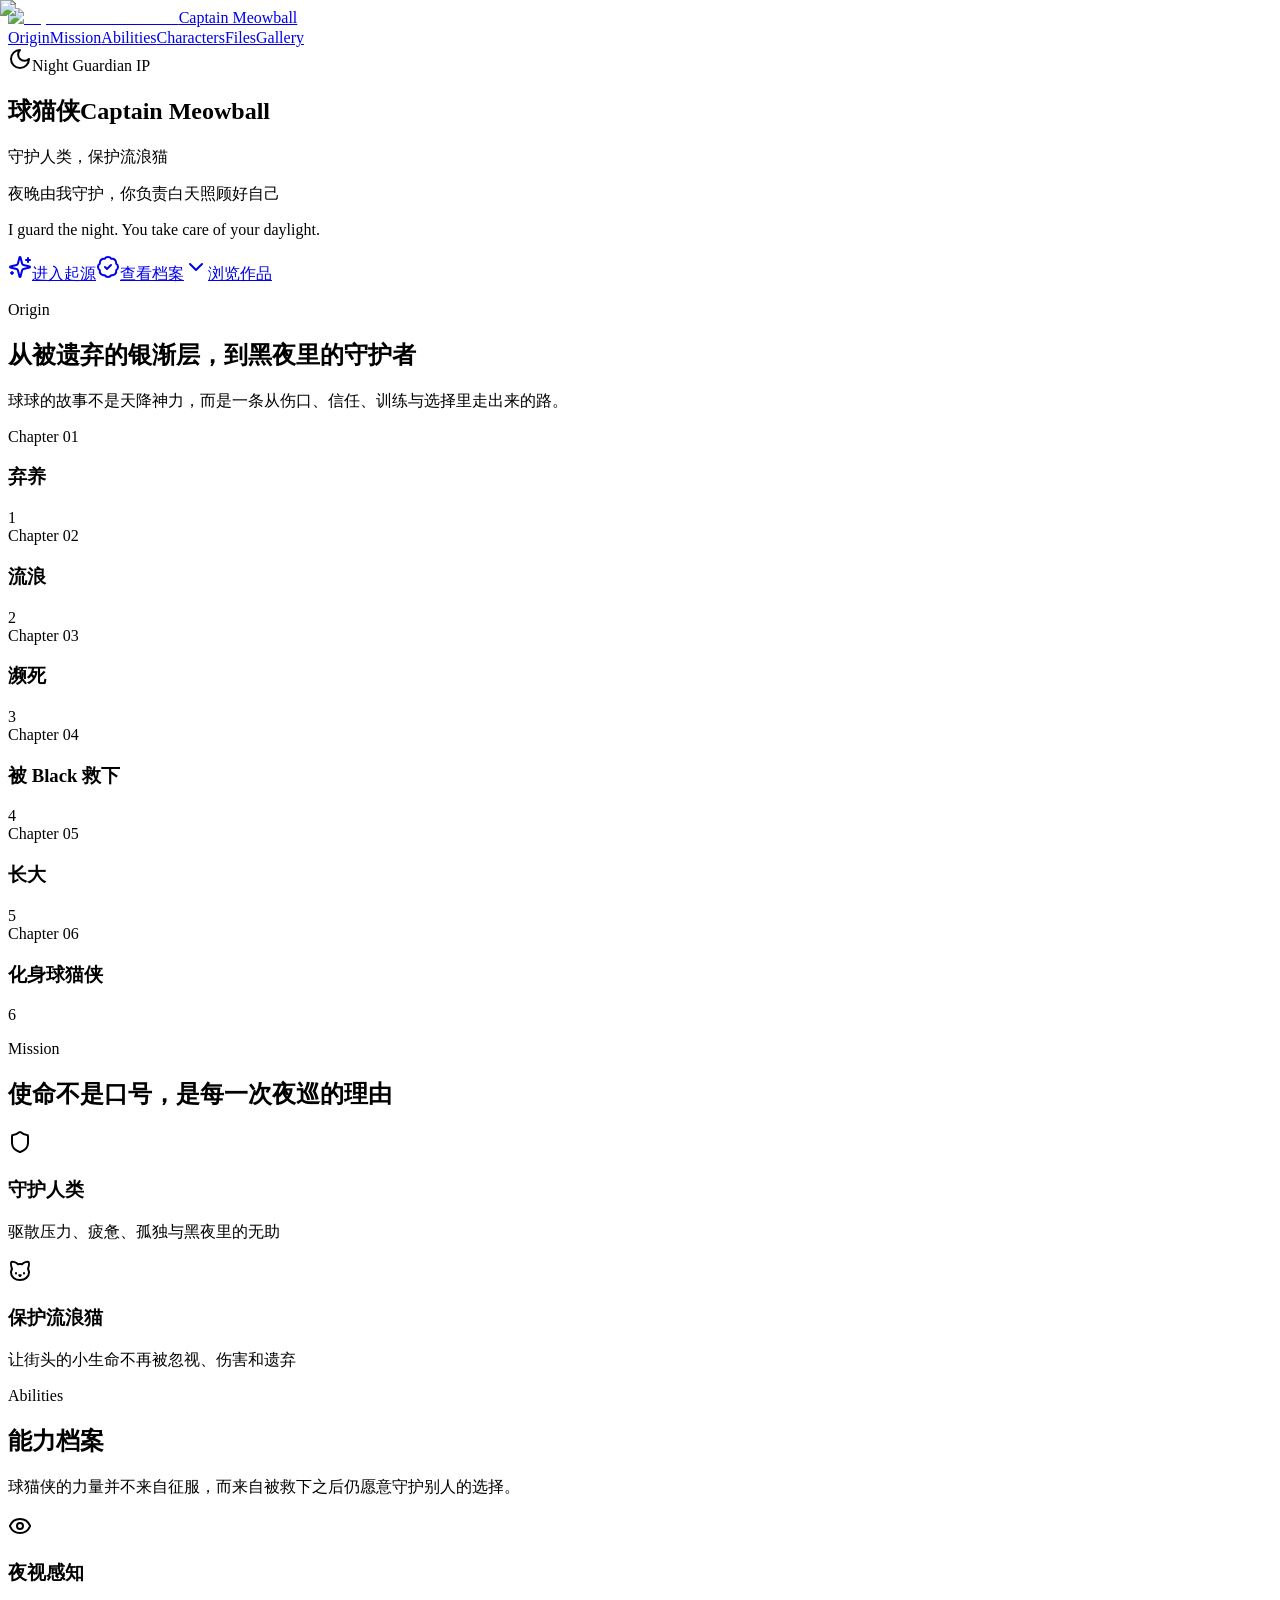
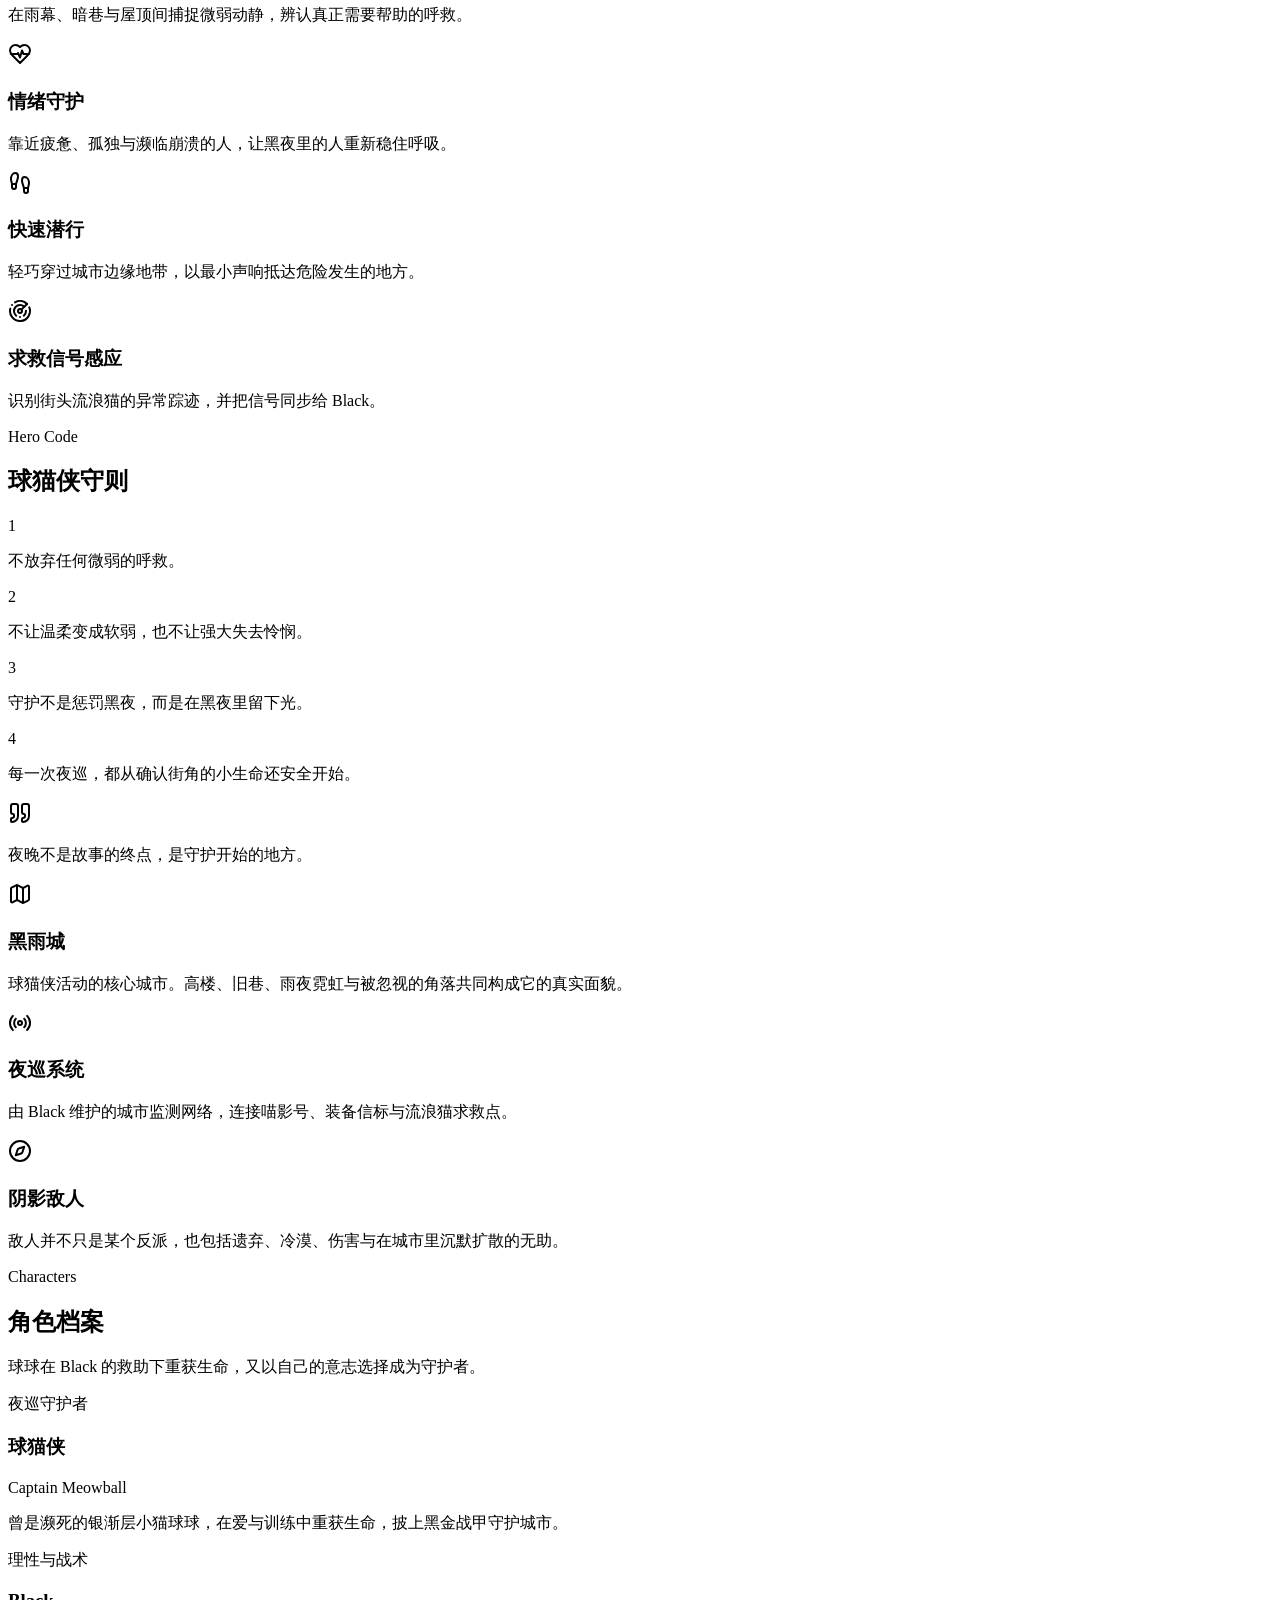
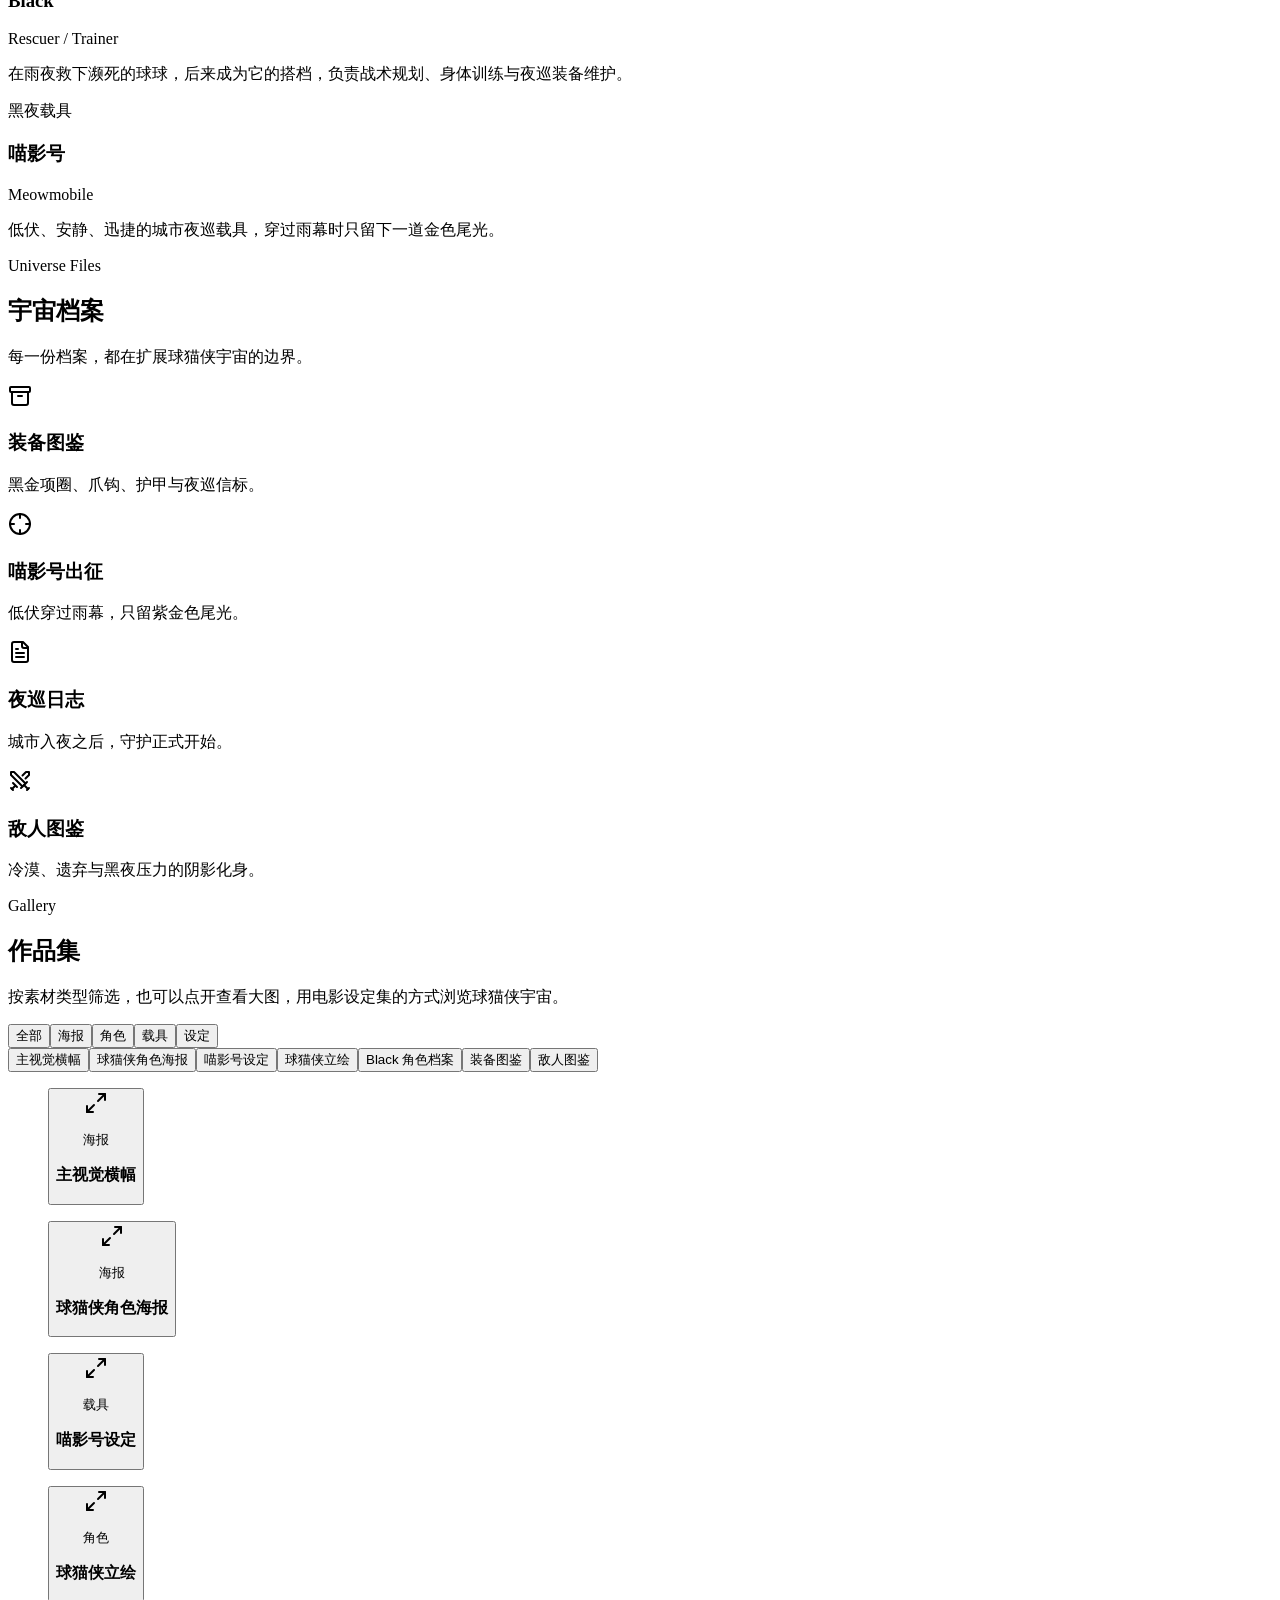
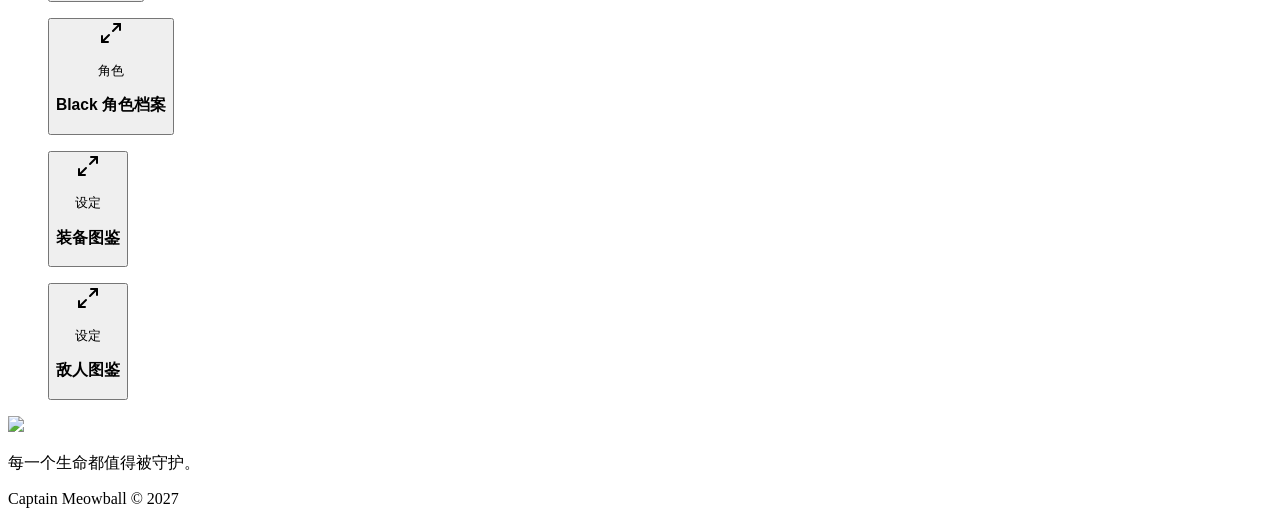
==== index.html @ a1a1ba3c "Deploy 88de27afc6d2d223ead685d129c3a962a49a5a68" ====
<!DOCTYPE html><html lang="zh-CN"><head><meta charSet="utf-8"/><meta name="viewport" content="width=device-width, initial-scale=1"/><link rel="preload" as="image" href="/captain-meowball-pages/images/hero.png"/><link rel="stylesheet" href="/captain-meowball-pages/_next/static/chunks/0lh2i7l97k8cj.css" data-precedence="next"/><link rel="preload" as="script" fetchPriority="low" href="/captain-meowball-pages/_next/static/chunks/11qk_vpw_zwkf.js"/><script src="/captain-meowball-pages/_next/static/chunks/0i.1c-ng5cxyi.js" async=""></script><script src="/captain-meowball-pages/_next/static/chunks/10~x95jhs6ns3.js" async=""></script><script src="/captain-meowball-pages/_next/static/chunks/turbopack-04o5r6a3cm98r.js" async=""></script><script src="/captain-meowball-pages/_next/static/chunks/0fsi8lw5utejl.js" async=""></script><script src="/captain-meowball-pages/_next/static/chunks/0d3tkj33oycf2.js" async=""></script><script src="/captain-meowball-pages/_next/static/chunks/0.7wutg-7j-j3.js" async=""></script><title>球猫侠 Captain Meowball</title><meta name="description" content="原创猫咪超级英雄 IP 官网：守护人类，保护流浪猫。"/><link rel="icon" href="/captain-meowball-pages/favicon.png"/><link rel="apple-touch-icon" href="/captain-meowball-pages/favicon.png"/><script src="/captain-meowball-pages/_next/static/chunks/03~yq9q893hmn.js" noModule=""></script></head><body><div hidden=""><!--$--><!--/$--></div><main><section id="hero" class="cinema-frame relative isolate flex min-h-[100svh] overflow-hidden md:min-h-[90svh]"><img alt="球猫侠站在雨夜城市天台上的主视觉" decoding="async" data-nimg="fill" class="hero-image -z-30 object-cover" style="position:absolute;height:100%;width:100%;left:0;top:0;right:0;bottom:0;color:transparent" src="/captain-meowball-pages/images/hero.png"/><div class="absolute inset-0 -z-20 bg-[linear-gradient(180deg,rgba(5,5,7,0.3)_0%,rgba(5,5,7,0.58)_46%,#050507_100%)] md:bg-[linear-gradient(90deg,rgba(5,5,7,0.96)_0%,rgba(5,5,7,0.72)_44%,rgba(5,5,7,0.34)_100%)]"></div><div class="absolute inset-0 -z-10 bg-[linear-gradient(120deg,rgba(216,169,63,0.2),transparent_34%,rgba(64,32,95,0.18)_72%,transparent)]"></div><div class="absolute inset-x-0 bottom-0 -z-10 h-44 bg-gradient-to-t from-obsidian via-obsidian/70 to-transparent"></div><div class="city-silhouette absolute inset-x-0 bottom-0 -z-10 h-52 bg-black/70"></div><header class="absolute left-0 right-0 top-0 z-30 mx-auto flex max-w-7xl items-center justify-between px-5 py-5 md:px-8"><a href="#hero" aria-label="返回首屏"><span class="inline-flex items-center gap-3"><img alt="Captain Meowball 徽章" loading="lazy" width="34" height="34" decoding="async" data-nimg="1" class="h-9 w-9 border border-gold-300/30 bg-black object-cover md:h-10 md:w-10" style="color:transparent" src="/captain-meowball-pages/favicon.png"/><span class="font-display text-lg font-semibold tracking-wide text-white">Captain Meowball</span></span></a><nav class="hidden items-center gap-6 text-xs font-semibold uppercase tracking-[0.2em] text-zinc-300 lg:flex"><a class="transition hover:text-gold-300" href="#origin">Origin</a><a class="transition hover:text-gold-300" href="#mission">Mission</a><a class="transition hover:text-gold-300" href="#abilities">Abilities</a><a class="transition hover:text-gold-300" href="#characters">Characters</a><a class="transition hover:text-gold-300" href="#universe">Files</a><a class="transition hover:text-gold-300" href="#gallery">Gallery</a></nav></header><div class="mx-auto flex w-full max-w-7xl items-end px-5 pb-20 pt-28 md:items-center md:px-8 md:pb-24"><div class="animate-slow-reveal max-w-4xl"><div class="mb-6 inline-flex max-w-full items-center gap-3 border border-gold-400/35 bg-black/45 px-4 py-2 text-[0.68rem] font-semibold uppercase tracking-[0.22em] text-gold-300 backdrop-blur md:mb-7 md:text-xs md:tracking-[0.28em]"><svg xmlns="http://www.w3.org/2000/svg" width="24" height="24" viewBox="0 0 24 24" fill="none" stroke="currentColor" stroke-width="2" stroke-linecap="round" stroke-linejoin="round" class="lucide lucide-moon h-4 w-4"><path d="M12 3a6 6 0 0 0 9 9 9 9 0 1 1-9-9Z"></path></svg>Night Guardian IP</div><h1 class="font-display text-[clamp(3rem,16vw,5.5rem)] font-semibold leading-[0.95] text-white md:text-8xl lg:text-9xl">球猫侠<span class="mt-3 block text-[clamp(1.85rem,8vw,3.75rem)] text-gold-300 md:text-6xl lg:text-7xl">Captain Meowball</span></h1><p class="mt-6 text-xl font-medium text-zinc-100 md:mt-7 md:text-3xl">守护人类，保护流浪猫</p><p class="mt-5 max-w-2xl border-l border-gold-400/50 pl-5 text-base leading-8 text-zinc-300 md:text-xl">夜晚由我守护，你负责白天照顾好自己</p><p class="mt-4 max-w-2xl text-sm uppercase tracking-[0.24em] text-gold-300/80 md:text-base">I guard the night. You take care of your daylight.</p><div class="mt-8 flex flex-col gap-3 sm:flex-row md:mt-10"><a href="#origin" class="inline-flex h-11 items-center justify-center gap-2 border border-gold-300/70 bg-gold-400 px-5 text-sm font-bold text-black shadow-gold transition hover:bg-gold-300"><svg xmlns="http://www.w3.org/2000/svg" width="24" height="24" viewBox="0 0 24 24" fill="none" stroke="currentColor" stroke-width="2" stroke-linecap="round" stroke-linejoin="round" class="lucide lucide-sparkles h-4 w-4"><path d="M9.937 15.5A2 2 0 0 0 8.5 14.063l-6.135-1.582a.5.5 0 0 1 0-.962L8.5 9.936A2 2 0 0 0 9.937 8.5l1.582-6.135a.5.5 0 0 1 .963 0L14.063 8.5A2 2 0 0 0 15.5 9.937l6.135 1.581a.5.5 0 0 1 0 .964L15.5 14.063a2 2 0 0 0-1.437 1.437l-1.582 6.135a.5.5 0 0 1-.963 0z"></path><path d="M20 3v4"></path><path d="M22 5h-4"></path><path d="M4 17v2"></path><path d="M5 18H3"></path></svg>进入起源</a><a href="#universe" class="inline-flex h-11 items-center justify-center gap-2 border border-white/15 bg-white/5 px-5 text-sm font-semibold text-white backdrop-blur transition hover:border-gold-300/50 hover:text-gold-300"><svg xmlns="http://www.w3.org/2000/svg" width="24" height="24" viewBox="0 0 24 24" fill="none" stroke="currentColor" stroke-width="2" stroke-linecap="round" stroke-linejoin="round" class="lucide lucide-badge-check h-4 w-4"><path d="M3.85 8.62a4 4 0 0 1 4.78-4.77 4 4 0 0 1 6.74 0 4 4 0 0 1 4.78 4.78 4 4 0 0 1 0 6.74 4 4 0 0 1-4.77 4.78 4 4 0 0 1-6.75 0 4 4 0 0 1-4.78-4.77 4 4 0 0 1 0-6.76Z"></path><path d="m9 12 2 2 4-4"></path></svg>查看档案</a><a href="#gallery" class="inline-flex h-11 items-center justify-center gap-2 border border-white/15 bg-black/20 px-5 text-sm font-semibold text-white backdrop-blur transition hover:border-gold-300/50 hover:text-gold-300"><svg xmlns="http://www.w3.org/2000/svg" width="24" height="24" viewBox="0 0 24 24" fill="none" stroke="currentColor" stroke-width="2" stroke-linecap="round" stroke-linejoin="round" class="lucide lucide-chevron-down h-4 w-4"><path d="m6 9 6 6 6-6"></path></svg>浏览作品</a></div></div></div></section><section id="origin" class="px-5 py-20 md:px-8 md:py-28"><div class="mx-auto max-w-7xl"><div class="mx-auto mb-10 max-w-3xl text-center md:mb-14"><p class="mb-3 text-xs font-semibold uppercase tracking-[0.32em] text-gold-300">Origin</p><h2 class="font-display text-3xl font-semibold text-white md:text-5xl">从被遗弃的银渐层，到黑夜里的守护者</h2><p class="mt-4 text-sm leading-7 text-zinc-400 md:text-base">球球的故事不是天降神力，而是一条从伤口、信任、训练与选择里走出来的路。</p></div><div class="grid items-start gap-8 lg:grid-cols-[0.85fr_1.15fr]"><div class="sticky top-8 overflow-hidden border border-gold-300/25 bg-black/40 shadow-gold lg:block"><div class="relative overflow-hidden aspect-[4/5] lg:aspect-auto lg:min-h-[620px]"><img alt="Black 角色档案" loading="lazy" decoding="async" data-nimg="fill" class="object-cover opacity-95" style="position:absolute;height:100%;width:100%;left:0;top:0;right:0;bottom:0;object-position:center top;color:transparent" src="/captain-meowball-pages/images/black.png"/></div><div class="absolute inset-0 bg-[repeating-linear-gradient(90deg,rgba(255,255,255,0.035)_0_1px,transparent_1px_80px)] opacity-30"></div><div class="absolute inset-0 bg-gradient-to-t from-black/80 via-transparent to-transparent"></div></div><div class="relative mx-auto w-full max-w-5xl"><div class="absolute left-4 top-0 h-full w-px bg-gradient-to-b from-gold-300 via-gold-500/30 to-transparent md:left-1/2"></div><div class="space-y-6"><div class="relative grid gap-4 md:grid-cols-2 md:gap-10 "><div class="ml-12 border border-white/10 bg-white/[0.035] p-5 backdrop-blur transition hover:border-gold-300/35 hover:bg-white/[0.055] md:ml-0"><span class="text-xs font-semibold uppercase tracking-[0.24em] text-gold-300">Chapter <!-- -->01</span><h3 class="mt-3 font-display text-2xl text-white">弃养</h3></div><span class="absolute left-[9px] top-6 flex h-7 w-7 items-center justify-center border border-gold-300 bg-obsidian text-xs font-bold text-gold-300 shadow-gold md:left-1/2 md:-translate-x-1/2">1</span></div><div class="relative grid gap-4 md:grid-cols-2 md:gap-10 md:[&amp;&gt;div:first-child]:col-start-2"><div class="ml-12 border border-white/10 bg-white/[0.035] p-5 backdrop-blur transition hover:border-gold-300/35 hover:bg-white/[0.055] md:ml-0"><span class="text-xs font-semibold uppercase tracking-[0.24em] text-gold-300">Chapter <!-- -->02</span><h3 class="mt-3 font-display text-2xl text-white">流浪</h3></div><span class="absolute left-[9px] top-6 flex h-7 w-7 items-center justify-center border border-gold-300 bg-obsidian text-xs font-bold text-gold-300 shadow-gold md:left-1/2 md:-translate-x-1/2">2</span></div><div class="relative grid gap-4 md:grid-cols-2 md:gap-10 "><div class="ml-12 border border-white/10 bg-white/[0.035] p-5 backdrop-blur transition hover:border-gold-300/35 hover:bg-white/[0.055] md:ml-0"><span class="text-xs font-semibold uppercase tracking-[0.24em] text-gold-300">Chapter <!-- -->03</span><h3 class="mt-3 font-display text-2xl text-white">濒死</h3></div><span class="absolute left-[9px] top-6 flex h-7 w-7 items-center justify-center border border-gold-300 bg-obsidian text-xs font-bold text-gold-300 shadow-gold md:left-1/2 md:-translate-x-1/2">3</span></div><div class="relative grid gap-4 md:grid-cols-2 md:gap-10 md:[&amp;&gt;div:first-child]:col-start-2"><div class="ml-12 border border-white/10 bg-white/[0.035] p-5 backdrop-blur transition hover:border-gold-300/35 hover:bg-white/[0.055] md:ml-0"><span class="text-xs font-semibold uppercase tracking-[0.24em] text-gold-300">Chapter <!-- -->04</span><h3 class="mt-3 font-display text-2xl text-white">被 Black 救下</h3></div><span class="absolute left-[9px] top-6 flex h-7 w-7 items-center justify-center border border-gold-300 bg-obsidian text-xs font-bold text-gold-300 shadow-gold md:left-1/2 md:-translate-x-1/2">4</span></div><div class="relative grid gap-4 md:grid-cols-2 md:gap-10 "><div class="ml-12 border border-white/10 bg-white/[0.035] p-5 backdrop-blur transition hover:border-gold-300/35 hover:bg-white/[0.055] md:ml-0"><span class="text-xs font-semibold uppercase tracking-[0.24em] text-gold-300">Chapter <!-- -->05</span><h3 class="mt-3 font-display text-2xl text-white">长大</h3></div><span class="absolute left-[9px] top-6 flex h-7 w-7 items-center justify-center border border-gold-300 bg-obsidian text-xs font-bold text-gold-300 shadow-gold md:left-1/2 md:-translate-x-1/2">5</span></div><div class="relative grid gap-4 md:grid-cols-2 md:gap-10 md:[&amp;&gt;div:first-child]:col-start-2"><div class="ml-12 border border-white/10 bg-white/[0.035] p-5 backdrop-blur transition hover:border-gold-300/35 hover:bg-white/[0.055] md:ml-0"><span class="text-xs font-semibold uppercase tracking-[0.24em] text-gold-300">Chapter <!-- -->06</span><h3 class="mt-3 font-display text-2xl text-white">化身球猫侠</h3></div><span class="absolute left-[9px] top-6 flex h-7 w-7 items-center justify-center border border-gold-300 bg-obsidian text-xs font-bold text-gold-300 shadow-gold md:left-1/2 md:-translate-x-1/2">6</span></div></div></div></div></div></section><section id="mission" class="border-y border-white/10 bg-black/30 px-5 py-20 md:px-8 md:py-28"><div class="mx-auto max-w-7xl"><div class="mx-auto mb-10 max-w-3xl text-center md:mb-14"><p class="mb-3 text-xs font-semibold uppercase tracking-[0.32em] text-gold-300">Mission</p><h2 class="font-display text-3xl font-semibold text-white md:text-5xl">使命不是口号，是每一次夜巡的理由</h2></div><div class="grid gap-5 md:grid-cols-2"><article class="group border border-white/10 bg-gradient-to-br from-white/[0.07] to-white/[0.025] p-7 shadow-gold transition hover:border-gold-300/40 md:p-9"><div class="mb-8 flex h-12 w-12 items-center justify-center border border-gold-300/60 bg-black text-gold-300 transition group-hover:bg-gold-400 group-hover:text-black"><svg xmlns="http://www.w3.org/2000/svg" width="24" height="24" viewBox="0 0 24 24" fill="none" stroke="currentColor" stroke-width="2" stroke-linecap="round" stroke-linejoin="round" class="lucide lucide-shield h-6 w-6"><path d="M20 13c0 5-3.5 7.5-7.66 8.95a1 1 0 0 1-.67-.01C7.5 20.5 4 18 4 13V6a1 1 0 0 1 1-1c2 0 4.5-1.2 6.24-2.72a1.17 1.17 0 0 1 1.52 0C14.51 3.81 17 5 19 5a1 1 0 0 1 1 1z"></path></svg></div><h3 class="font-display text-3xl text-white">守护人类</h3><p class="mt-4 text-base leading-8 text-zinc-300">驱散压力、疲惫、孤独与黑夜里的无助</p></article><article class="group border border-white/10 bg-gradient-to-br from-white/[0.07] to-white/[0.025] p-7 shadow-gold transition hover:border-gold-300/40 md:p-9"><div class="mb-8 flex h-12 w-12 items-center justify-center border border-gold-300/60 bg-black text-gold-300 transition group-hover:bg-gold-400 group-hover:text-black"><svg xmlns="http://www.w3.org/2000/svg" width="24" height="24" viewBox="0 0 24 24" fill="none" stroke="currentColor" stroke-width="2" stroke-linecap="round" stroke-linejoin="round" class="lucide lucide-cat h-6 w-6"><path d="M12 5c.67 0 1.35.09 2 .26 1.78-2 5.03-2.84 6.42-2.26 1.4.58-.42 7-.42 7 .57 1.07 1 2.24 1 3.44C21 17.9 16.97 21 12 21s-9-3-9-7.56c0-1.25.5-2.4 1-3.44 0 0-1.89-6.42-.5-7 1.39-.58 4.72.23 6.5 2.23A9.04 9.04 0 0 1 12 5Z"></path><path d="M8 14v.5"></path><path d="M16 14v.5"></path><path d="M11.25 16.25h1.5L12 17l-.75-.75Z"></path></svg></div><h3 class="font-display text-3xl text-white">保护流浪猫</h3><p class="mt-4 text-base leading-8 text-zinc-300">让街头的小生命不再被忽视、伤害和遗弃</p></article></div></div></section><section id="abilities" class="px-5 py-20 md:px-8 md:py-28"><div class="mx-auto max-w-7xl"><div class="mx-auto mb-10 max-w-3xl text-center md:mb-14"><p class="mb-3 text-xs font-semibold uppercase tracking-[0.32em] text-gold-300">Abilities</p><h2 class="font-display text-3xl font-semibold text-white md:text-5xl">能力档案</h2><p class="mt-4 text-sm leading-7 text-zinc-400 md:text-base">球猫侠的力量并不来自征服，而来自被救下之后仍愿意守护别人的选择。</p></div><div class="grid gap-4 md:grid-cols-2 xl:grid-cols-4"><article class="border border-white/10 bg-gradient-to-b from-white/[0.065] to-white/[0.02] p-6 transition hover:border-gold-300/45 hover:shadow-gold"><div class="mb-8 flex h-12 w-12 items-center justify-center border border-gold-300/50 bg-black text-gold-300"><svg xmlns="http://www.w3.org/2000/svg" width="24" height="24" viewBox="0 0 24 24" fill="none" stroke="currentColor" stroke-width="2" stroke-linecap="round" stroke-linejoin="round" class="lucide lucide-eye h-6 w-6"><path d="M2.062 12.348a1 1 0 0 1 0-.696 10.75 10.75 0 0 1 19.876 0 1 1 0 0 1 0 .696 10.75 10.75 0 0 1-19.876 0"></path><circle cx="12" cy="12" r="3"></circle></svg></div><h3 class="font-display text-2xl text-white">夜视感知</h3><p class="mt-4 text-sm leading-7 text-zinc-400">在雨幕、暗巷与屋顶间捕捉微弱动静，辨认真正需要帮助的呼救。</p></article><article class="border border-white/10 bg-gradient-to-b from-white/[0.065] to-white/[0.02] p-6 transition hover:border-gold-300/45 hover:shadow-gold"><div class="mb-8 flex h-12 w-12 items-center justify-center border border-gold-300/50 bg-black text-gold-300"><svg xmlns="http://www.w3.org/2000/svg" width="24" height="24" viewBox="0 0 24 24" fill="none" stroke="currentColor" stroke-width="2" stroke-linecap="round" stroke-linejoin="round" class="lucide lucide-heart-pulse h-6 w-6"><path d="M19 14c1.49-1.46 3-3.21 3-5.5A5.5 5.5 0 0 0 16.5 3c-1.76 0-3 .5-4.5 2-1.5-1.5-2.74-2-4.5-2A5.5 5.5 0 0 0 2 8.5c0 2.3 1.5 4.05 3 5.5l7 7Z"></path><path d="M3.22 12H9.5l.5-1 2 4.5 2-7 1.5 3.5h5.27"></path></svg></div><h3 class="font-display text-2xl text-white">情绪守护</h3><p class="mt-4 text-sm leading-7 text-zinc-400">靠近疲惫、孤独与濒临崩溃的人，让黑夜里的人重新稳住呼吸。</p></article><article class="border border-white/10 bg-gradient-to-b from-white/[0.065] to-white/[0.02] p-6 transition hover:border-gold-300/45 hover:shadow-gold"><div class="mb-8 flex h-12 w-12 items-center justify-center border border-gold-300/50 bg-black text-gold-300"><svg xmlns="http://www.w3.org/2000/svg" width="24" height="24" viewBox="0 0 24 24" fill="none" stroke="currentColor" stroke-width="2" stroke-linecap="round" stroke-linejoin="round" class="lucide lucide-footprints h-6 w-6"><path d="M4 16v-2.38C4 11.5 2.97 10.5 3 8c.03-2.72 1.49-6 4.5-6C9.37 2 10 3.8 10 5.5c0 3.11-2 5.66-2 8.68V16a2 2 0 1 1-4 0Z"></path><path d="M20 20v-2.38c0-2.12 1.03-3.12 1-5.62-.03-2.72-1.49-6-4.5-6C14.63 6 14 7.8 14 9.5c0 3.11 2 5.66 2 8.68V20a2 2 0 1 0 4 0Z"></path><path d="M16 17h4"></path><path d="M4 13h4"></path></svg></div><h3 class="font-display text-2xl text-white">快速潜行</h3><p class="mt-4 text-sm leading-7 text-zinc-400">轻巧穿过城市边缘地带，以最小声响抵达危险发生的地方。</p></article><article class="border border-white/10 bg-gradient-to-b from-white/[0.065] to-white/[0.02] p-6 transition hover:border-gold-300/45 hover:shadow-gold"><div class="mb-8 flex h-12 w-12 items-center justify-center border border-gold-300/50 bg-black text-gold-300"><svg xmlns="http://www.w3.org/2000/svg" width="24" height="24" viewBox="0 0 24 24" fill="none" stroke="currentColor" stroke-width="2" stroke-linecap="round" stroke-linejoin="round" class="lucide lucide-radar h-6 w-6"><path d="M19.07 4.93A10 10 0 0 0 6.99 3.34"></path><path d="M4 6h.01"></path><path d="M2.29 9.62A10 10 0 1 0 21.31 8.35"></path><path d="M16.24 7.76A6 6 0 1 0 8.23 16.67"></path><path d="M12 18h.01"></path><path d="M17.99 11.66A6 6 0 0 1 15.77 16.67"></path><circle cx="12" cy="12" r="2"></circle><path d="m13.41 10.59 5.66-5.66"></path></svg></div><h3 class="font-display text-2xl text-white">求救信号感应</h3><p class="mt-4 text-sm leading-7 text-zinc-400">识别街头流浪猫的异常踪迹，并把信号同步给 Black。</p></article></div></div></section><section class="border-y border-white/10 bg-black/35 px-5 py-20 md:px-8 md:py-28"><div class="mx-auto grid max-w-7xl gap-12 lg:grid-cols-[0.9fr_1.1fr]"><div><p class="mb-3 text-xs font-semibold uppercase tracking-[0.32em] text-gold-300">Hero Code</p><h2 class="font-display text-3xl font-semibold text-white md:text-5xl">球猫侠守则</h2><div class="mt-8 space-y-4"><article class="flex gap-4 border border-white/10 bg-white/[0.035] p-5"><span class="flex h-8 w-8 shrink-0 items-center justify-center border border-gold-300/60 text-sm font-bold text-gold-300">1</span><p class="text-base leading-7 text-zinc-200">不放弃任何微弱的呼救。</p></article><article class="flex gap-4 border border-white/10 bg-white/[0.035] p-5"><span class="flex h-8 w-8 shrink-0 items-center justify-center border border-gold-300/60 text-sm font-bold text-gold-300">2</span><p class="text-base leading-7 text-zinc-200">不让温柔变成软弱，也不让强大失去怜悯。</p></article><article class="flex gap-4 border border-white/10 bg-white/[0.035] p-5"><span class="flex h-8 w-8 shrink-0 items-center justify-center border border-gold-300/60 text-sm font-bold text-gold-300">3</span><p class="text-base leading-7 text-zinc-200">守护不是惩罚黑夜，而是在黑夜里留下光。</p></article><article class="flex gap-4 border border-white/10 bg-white/[0.035] p-5"><span class="flex h-8 w-8 shrink-0 items-center justify-center border border-gold-300/60 text-sm font-bold text-gold-300">4</span><p class="text-base leading-7 text-zinc-200">每一次夜巡，都从确认街角的小生命还安全开始。</p></article></div></div><div><div class="mb-8 border border-gold-300/25 bg-[linear-gradient(135deg,rgba(216,169,63,0.12),rgba(64,32,95,0.16))] p-6 shadow-gold"><svg xmlns="http://www.w3.org/2000/svg" width="24" height="24" viewBox="0 0 24 24" fill="none" stroke="currentColor" stroke-width="2" stroke-linecap="round" stroke-linejoin="round" class="lucide lucide-quote mb-6 h-8 w-8 text-gold-300"><path d="M16 3a2 2 0 0 0-2 2v6a2 2 0 0 0 2 2 1 1 0 0 1 1 1v1a2 2 0 0 1-2 2 1 1 0 0 0-1 1v2a1 1 0 0 0 1 1 6 6 0 0 0 6-6V5a2 2 0 0 0-2-2z"></path><path d="M5 3a2 2 0 0 0-2 2v6a2 2 0 0 0 2 2 1 1 0 0 1 1 1v1a2 2 0 0 1-2 2 1 1 0 0 0-1 1v2a1 1 0 0 0 1 1 6 6 0 0 0 6-6V5a2 2 0 0 0-2-2z"></path></svg><p class="font-display text-2xl leading-10 text-white md:text-3xl">夜晚不是故事的终点，是守护开始的地方。</p></div><div class="grid gap-4 md:grid-cols-3 lg:grid-cols-1"><article class="border border-white/10 bg-noir p-5 transition hover:border-violet-300/45"><svg xmlns="http://www.w3.org/2000/svg" width="24" height="24" viewBox="0 0 24 24" fill="none" stroke="currentColor" stroke-width="2" stroke-linecap="round" stroke-linejoin="round" class="lucide lucide-map mb-5 h-6 w-6 text-gold-300"><path d="M14.106 5.553a2 2 0 0 0 1.788 0l3.659-1.83A1 1 0 0 1 21 4.619v12.764a1 1 0 0 1-.553.894l-4.553 2.277a2 2 0 0 1-1.788 0l-4.212-2.106a2 2 0 0 0-1.788 0l-3.659 1.83A1 1 0 0 1 3 19.381V6.618a1 1 0 0 1 .553-.894l4.553-2.277a2 2 0 0 1 1.788 0z"></path><path d="M15 5.764v15"></path><path d="M9 3.236v15"></path></svg><h3 class="font-display text-2xl text-white">黑雨城</h3><p class="mt-4 text-sm leading-7 text-zinc-400">球猫侠活动的核心城市。高楼、旧巷、雨夜霓虹与被忽视的角落共同构成它的真实面貌。</p></article><article class="border border-white/10 bg-noir p-5 transition hover:border-violet-300/45"><svg xmlns="http://www.w3.org/2000/svg" width="24" height="24" viewBox="0 0 24 24" fill="none" stroke="currentColor" stroke-width="2" stroke-linecap="round" stroke-linejoin="round" class="lucide lucide-radio mb-5 h-6 w-6 text-gold-300"><path d="M4.9 19.1C1 15.2 1 8.8 4.9 4.9"></path><path d="M7.8 16.2c-2.3-2.3-2.3-6.1 0-8.5"></path><circle cx="12" cy="12" r="2"></circle><path d="M16.2 7.8c2.3 2.3 2.3 6.1 0 8.5"></path><path d="M19.1 4.9C23 8.8 23 15.1 19.1 19"></path></svg><h3 class="font-display text-2xl text-white">夜巡系统</h3><p class="mt-4 text-sm leading-7 text-zinc-400">由 Black 维护的城市监测网络，连接喵影号、装备信标与流浪猫求救点。</p></article><article class="border border-white/10 bg-noir p-5 transition hover:border-violet-300/45"><svg xmlns="http://www.w3.org/2000/svg" width="24" height="24" viewBox="0 0 24 24" fill="none" stroke="currentColor" stroke-width="2" stroke-linecap="round" stroke-linejoin="round" class="lucide lucide-compass mb-5 h-6 w-6 text-gold-300"><path d="m16.24 7.76-1.804 5.411a2 2 0 0 1-1.265 1.265L7.76 16.24l1.804-5.411a2 2 0 0 1 1.265-1.265z"></path><circle cx="12" cy="12" r="10"></circle></svg><h3 class="font-display text-2xl text-white">阴影敌人</h3><p class="mt-4 text-sm leading-7 text-zinc-400">敌人并不只是某个反派，也包括遗弃、冷漠、伤害与在城市里沉默扩散的无助。</p></article></div></div></div></section><section id="characters" class="px-5 py-20 md:px-8 md:py-28"><div class="mx-auto max-w-7xl"><div class="mx-auto mb-10 max-w-3xl text-center md:mb-14"><p class="mb-3 text-xs font-semibold uppercase tracking-[0.32em] text-gold-300">Characters</p><h2 class="font-display text-3xl font-semibold text-white md:text-5xl">角色档案</h2><p class="mt-4 text-sm leading-7 text-zinc-400 md:text-base">球球在 Black 的救助下重获生命，又以自己的意志选择成为守护者。</p></div><div class="grid gap-4 md:grid-cols-2 xl:grid-cols-4"><article class="group overflow-hidden border border-white/10 bg-noir transition hover:-translate-y-1 hover:border-gold-300/45 hover:shadow-gold"><div class="relative overflow-hidden aspect-[4/5]"><img alt="球猫侠 Captain Meowball 角色档案" loading="lazy" decoding="async" data-nimg="fill" class="object-cover transition duration-700 group-hover:scale-105" style="position:absolute;height:100%;width:100%;left:0;top:0;right:0;bottom:0;object-position:center top;color:transparent" src="/captain-meowball-pages/images/captain-meowball.png"/></div><div class="p-6"><p class="text-xs font-semibold uppercase tracking-[0.24em] text-violet-200">夜巡守护者</p><h3 class="mt-5 font-display text-3xl text-white">球猫侠</h3><p class="mt-1 text-sm text-gold-300">Captain Meowball</p><p class="mt-6 text-sm leading-7 text-zinc-400">曾是濒死的银渐层小猫球球，在爱与训练中重获生命，披上黑金战甲守护城市。</p></div></article><article class="group overflow-hidden border border-white/10 bg-noir transition hover:-translate-y-1 hover:border-gold-300/45 hover:shadow-gold"><div class="relative overflow-hidden aspect-[4/5]"><img alt="Black Rescuer / Trainer 角色档案" loading="lazy" decoding="async" data-nimg="fill" class="object-cover transition duration-700 group-hover:scale-105" style="position:absolute;height:100%;width:100%;left:0;top:0;right:0;bottom:0;object-position:center top;color:transparent" src="/captain-meowball-pages/images/black.png"/></div><div class="p-6"><p class="text-xs font-semibold uppercase tracking-[0.24em] text-violet-200">理性与战术</p><h3 class="mt-5 font-display text-3xl text-white">Black</h3><p class="mt-1 text-sm text-gold-300">Rescuer / Trainer</p><p class="mt-6 text-sm leading-7 text-zinc-400">在雨夜救下濒死的球球，后来成为它的搭档，负责战术规划、身体训练与夜巡装备维护。</p></div></article><article class="group overflow-hidden border border-white/10 bg-noir transition hover:-translate-y-1 hover:border-gold-300/45 hover:shadow-gold"><div class="relative overflow-hidden aspect-[4/5]"><img alt="喵影号 Meowmobile 角色档案" loading="lazy" decoding="async" data-nimg="fill" class="object-cover transition duration-700 group-hover:scale-105" style="position:absolute;height:100%;width:100%;left:0;top:0;right:0;bottom:0;object-position:center center;color:transparent" src="/captain-meowball-pages/images/meowmobile.png"/></div><div class="p-6"><p class="text-xs font-semibold uppercase tracking-[0.24em] text-violet-200">黑夜载具</p><h3 class="mt-5 font-display text-3xl text-white">喵影号</h3><p class="mt-1 text-sm text-gold-300">Meowmobile</p><p class="mt-6 text-sm leading-7 text-zinc-400">低伏、安静、迅捷的城市夜巡载具，穿过雨幕时只留下一道金色尾光。</p></div></article></div></div></section><section id="universe" class="bg-[linear-gradient(180deg,rgba(64,32,95,0.16),rgba(5,5,7,0.92))] px-5 py-20 md:px-8 md:py-28"><div class="mx-auto max-w-7xl"><div class="mx-auto mb-10 max-w-3xl text-center md:mb-14"><p class="mb-3 text-xs font-semibold uppercase tracking-[0.32em] text-gold-300">Universe Files</p><h2 class="font-display text-3xl font-semibold text-white md:text-5xl">宇宙档案</h2><p class="mt-4 text-sm leading-7 text-zinc-400 md:text-base">每一份档案，都在扩展球猫侠宇宙的边界。</p></div><div class="grid gap-4 sm:grid-cols-2 lg:grid-cols-4"><article class="group overflow-hidden border border-white/10 bg-black/35 backdrop-blur transition hover:border-violet-300/50 hover:bg-violetTech/20"><div class="relative overflow-hidden aspect-[16/10] sm:aspect-[4/3] lg:aspect-[5/4]"><img alt="装备图鉴档案图" loading="lazy" decoding="async" data-nimg="fill" class="object-cover opacity-80 transition duration-700 group-hover:scale-105 group-hover:opacity-100" style="position:absolute;height:100%;width:100%;left:0;top:0;right:0;bottom:0;object-position:center center;color:transparent" src="/captain-meowball-pages/images/gear.png"/></div><div class="p-5"><svg xmlns="http://www.w3.org/2000/svg" width="24" height="24" viewBox="0 0 24 24" fill="none" stroke="currentColor" stroke-width="2" stroke-linecap="round" stroke-linejoin="round" class="lucide lucide-archive mb-6 h-7 w-7 text-gold-300"><rect width="20" height="5" x="2" y="3" rx="1"></rect><path d="M4 8v11a2 2 0 0 0 2 2h12a2 2 0 0 0 2-2V8"></path><path d="M10 12h4"></path></svg><h3 class="font-display text-2xl text-white">装备图鉴</h3><p class="mt-4 text-sm leading-6 text-zinc-400">黑金项圈、爪钩、护甲与夜巡信标。</p><p class="mt-5 h-px w-12 bg-gold-300/60"></p></div></article><article class="group overflow-hidden border border-white/10 bg-black/35 backdrop-blur transition hover:border-violet-300/50 hover:bg-violetTech/20"><div class="relative overflow-hidden aspect-[16/10] sm:aspect-[4/3] lg:aspect-[5/4]"><img alt="喵影号出征档案图" loading="lazy" decoding="async" data-nimg="fill" class="object-cover opacity-80 transition duration-700 group-hover:scale-105 group-hover:opacity-100" style="position:absolute;height:100%;width:100%;left:0;top:0;right:0;bottom:0;object-position:center center;color:transparent" src="/captain-meowball-pages/images/meowmobile.png"/></div><div class="p-5"><svg xmlns="http://www.w3.org/2000/svg" width="24" height="24" viewBox="0 0 24 24" fill="none" stroke="currentColor" stroke-width="2" stroke-linecap="round" stroke-linejoin="round" class="lucide lucide-crosshair mb-6 h-7 w-7 text-gold-300"><circle cx="12" cy="12" r="10"></circle><line x1="22" x2="18" y1="12" y2="12"></line><line x1="6" x2="2" y1="12" y2="12"></line><line x1="12" x2="12" y1="6" y2="2"></line><line x1="12" x2="12" y1="22" y2="18"></line></svg><h3 class="font-display text-2xl text-white">喵影号出征</h3><p class="mt-4 text-sm leading-6 text-zinc-400">低伏穿过雨幕，只留紫金色尾光。</p><p class="mt-5 h-px w-12 bg-gold-300/60"></p></div></article><article class="group overflow-hidden border border-white/10 bg-black/35 backdrop-blur transition hover:border-violet-300/50 hover:bg-violetTech/20"><div class="relative overflow-hidden aspect-[16/10] sm:aspect-[4/3] lg:aspect-[5/4]"><img alt="夜巡日志档案图" loading="lazy" decoding="async" data-nimg="fill" class="object-cover opacity-80 transition duration-700 group-hover:scale-105 group-hover:opacity-100" style="position:absolute;height:100%;width:100%;left:0;top:0;right:0;bottom:0;object-position:66% center;color:transparent" src="/captain-meowball-pages/images/hero.png"/></div><div class="p-5"><svg xmlns="http://www.w3.org/2000/svg" width="24" height="24" viewBox="0 0 24 24" fill="none" stroke="currentColor" stroke-width="2" stroke-linecap="round" stroke-linejoin="round" class="lucide lucide-file-text mb-6 h-7 w-7 text-gold-300"><path d="M15 2H6a2 2 0 0 0-2 2v16a2 2 0 0 0 2 2h12a2 2 0 0 0 2-2V7Z"></path><path d="M14 2v4a2 2 0 0 0 2 2h4"></path><path d="M10 9H8"></path><path d="M16 13H8"></path><path d="M16 17H8"></path></svg><h3 class="font-display text-2xl text-white">夜巡日志</h3><p class="mt-4 text-sm leading-6 text-zinc-400">城市入夜之后，守护正式开始。</p><p class="mt-5 h-px w-12 bg-gold-300/60"></p></div></article><article class="group overflow-hidden border border-white/10 bg-black/35 backdrop-blur transition hover:border-violet-300/50 hover:bg-violetTech/20"><div class="relative overflow-hidden aspect-[16/10] sm:aspect-[4/3] lg:aspect-[5/4]"><img alt="敌人图鉴档案图" loading="lazy" decoding="async" data-nimg="fill" class="object-cover opacity-80 transition duration-700 group-hover:scale-105 group-hover:opacity-100" style="position:absolute;height:100%;width:100%;left:0;top:0;right:0;bottom:0;object-position:center top;color:transparent" src="/captain-meowball-pages/images/enemy.png"/></div><div class="p-5"><svg xmlns="http://www.w3.org/2000/svg" width="24" height="24" viewBox="0 0 24 24" fill="none" stroke="currentColor" stroke-width="2" stroke-linecap="round" stroke-linejoin="round" class="lucide lucide-swords mb-6 h-7 w-7 text-gold-300"><polyline points="14.5 17.5 3 6 3 3 6 3 17.5 14.5"></polyline><line x1="13" x2="19" y1="19" y2="13"></line><line x1="16" x2="20" y1="16" y2="20"></line><line x1="19" x2="21" y1="21" y2="19"></line><polyline points="14.5 6.5 18 3 21 3 21 6 17.5 9.5"></polyline><line x1="5" x2="9" y1="14" y2="18"></line><line x1="7" x2="4" y1="17" y2="20"></line><line x1="3" x2="5" y1="19" y2="21"></line></svg><h3 class="font-display text-2xl text-white">敌人图鉴</h3><p class="mt-4 text-sm leading-6 text-zinc-400">冷漠、遗弃与黑夜压力的阴影化身。</p><p class="mt-5 h-px w-12 bg-gold-300/60"></p></div></article></div></div></section><section id="gallery" class="px-5 py-20 md:px-8 md:py-28"><div class="mx-auto max-w-7xl"><div class="mx-auto mb-10 max-w-3xl text-center md:mb-14"><p class="mb-3 text-xs font-semibold uppercase tracking-[0.32em] text-gold-300">Gallery</p><h2 class="font-display text-3xl font-semibold text-white md:text-5xl">作品集</h2><p class="mt-4 text-sm leading-7 text-zinc-400 md:text-base">按素材类型筛选，也可以点开查看大图，用电影设定集的方式浏览球猫侠宇宙。</p></div><div class="mb-7 flex gap-2 overflow-x-auto pb-2 [scrollbar-width:none] md:justify-center"><button type="button" class="h-10 shrink-0 border px-4 text-sm font-semibold transition border-gold-300 bg-gold-400 text-black">全部</button><button type="button" class="h-10 shrink-0 border px-4 text-sm font-semibold transition border-white/10 bg-white/[0.04] text-zinc-300 hover:border-gold-300/50 hover:text-gold-300">海报</button><button type="button" class="h-10 shrink-0 border px-4 text-sm font-semibold transition border-white/10 bg-white/[0.04] text-zinc-300 hover:border-gold-300/50 hover:text-gold-300">角色</button><button type="button" class="h-10 shrink-0 border px-4 text-sm font-semibold transition border-white/10 bg-white/[0.04] text-zinc-300 hover:border-gold-300/50 hover:text-gold-300">载具</button><button type="button" class="h-10 shrink-0 border px-4 text-sm font-semibold transition border-white/10 bg-white/[0.04] text-zinc-300 hover:border-gold-300/50 hover:text-gold-300">设定</button></div><div class="mb-8 overflow-x-auto border-y border-white/10 py-3 [scrollbar-width:none]"><div class="flex min-w-max gap-3"><button type="button" class="group relative h-24 w-40 shrink-0 overflow-hidden border border-white/10 bg-black transition hover:border-gold-300/60" aria-label="查看主视觉横幅"><img alt="主视觉横幅缩略图" loading="lazy" decoding="async" data-nimg="fill" class="object-cover opacity-70 transition duration-500 group-hover:scale-105 group-hover:opacity-100" style="position:absolute;height:100%;width:100%;left:0;top:0;right:0;bottom:0;object-position:66% center;color:transparent" src="/captain-meowball-pages/images/hero.png"/><span class="absolute inset-x-0 bottom-0 bg-black/70 px-2 py-1 text-left text-xs text-zinc-200">主视觉横幅</span></button><button type="button" class="group relative h-24 w-40 shrink-0 overflow-hidden border border-white/10 bg-black transition hover:border-gold-300/60" aria-label="查看球猫侠角色海报"><img alt="球猫侠角色海报缩略图" loading="lazy" decoding="async" data-nimg="fill" class="object-cover opacity-70 transition duration-500 group-hover:scale-105 group-hover:opacity-100" style="position:absolute;height:100%;width:100%;left:0;top:0;right:0;bottom:0;object-position:center top;color:transparent" src="/captain-meowball-pages/images/poster-1.png"/><span class="absolute inset-x-0 bottom-0 bg-black/70 px-2 py-1 text-left text-xs text-zinc-200">球猫侠角色海报</span></button><button type="button" class="group relative h-24 w-40 shrink-0 overflow-hidden border border-white/10 bg-black transition hover:border-gold-300/60" aria-label="查看喵影号设定"><img alt="喵影号设定缩略图" loading="lazy" decoding="async" data-nimg="fill" class="object-cover opacity-70 transition duration-500 group-hover:scale-105 group-hover:opacity-100" style="position:absolute;height:100%;width:100%;left:0;top:0;right:0;bottom:0;object-position:center center;color:transparent" src="/captain-meowball-pages/images/meowmobile.png"/><span class="absolute inset-x-0 bottom-0 bg-black/70 px-2 py-1 text-left text-xs text-zinc-200">喵影号设定</span></button><button type="button" class="group relative h-24 w-40 shrink-0 overflow-hidden border border-white/10 bg-black transition hover:border-gold-300/60" aria-label="查看球猫侠立绘"><img alt="球猫侠立绘缩略图" loading="lazy" decoding="async" data-nimg="fill" class="object-cover opacity-70 transition duration-500 group-hover:scale-105 group-hover:opacity-100" style="position:absolute;height:100%;width:100%;left:0;top:0;right:0;bottom:0;object-position:center top;color:transparent" src="/captain-meowball-pages/images/captain-meowball.png"/><span class="absolute inset-x-0 bottom-0 bg-black/70 px-2 py-1 text-left text-xs text-zinc-200">球猫侠立绘</span></button><button type="button" class="group relative h-24 w-40 shrink-0 overflow-hidden border border-white/10 bg-black transition hover:border-gold-300/60" aria-label="查看Black 角色档案"><img alt="Black 角色档案缩略图" loading="lazy" decoding="async" data-nimg="fill" class="object-cover opacity-70 transition duration-500 group-hover:scale-105 group-hover:opacity-100" style="position:absolute;height:100%;width:100%;left:0;top:0;right:0;bottom:0;object-position:center top;color:transparent" src="/captain-meowball-pages/images/black.png"/><span class="absolute inset-x-0 bottom-0 bg-black/70 px-2 py-1 text-left text-xs text-zinc-200">Black 角色档案</span></button><button type="button" class="group relative h-24 w-40 shrink-0 overflow-hidden border border-white/10 bg-black transition hover:border-gold-300/60" aria-label="查看装备图鉴"><img alt="装备图鉴缩略图" loading="lazy" decoding="async" data-nimg="fill" class="object-cover opacity-70 transition duration-500 group-hover:scale-105 group-hover:opacity-100" style="position:absolute;height:100%;width:100%;left:0;top:0;right:0;bottom:0;object-position:center center;color:transparent" src="/captain-meowball-pages/images/gear.png"/><span class="absolute inset-x-0 bottom-0 bg-black/70 px-2 py-1 text-left text-xs text-zinc-200">装备图鉴</span></button><button type="button" class="group relative h-24 w-40 shrink-0 overflow-hidden border border-white/10 bg-black transition hover:border-gold-300/60" aria-label="查看敌人图鉴"><img alt="敌人图鉴缩略图" loading="lazy" decoding="async" data-nimg="fill" class="object-cover opacity-70 transition duration-500 group-hover:scale-105 group-hover:opacity-100" style="position:absolute;height:100%;width:100%;left:0;top:0;right:0;bottom:0;object-position:center top;color:transparent" src="/captain-meowball-pages/images/enemy.png"/><span class="absolute inset-x-0 bottom-0 bg-black/70 px-2 py-1 text-left text-xs text-zinc-200">敌人图鉴</span></button></div></div><div class="grid gap-4 md:grid-cols-2 xl:grid-cols-3"><figure class="group relative overflow-hidden border border-white/10 bg-zinc-950 md:col-span-2 xl:col-span-2"><button type="button" class="block w-full text-left" aria-label="打开主视觉横幅大图"><div class="relative overflow-hidden aspect-[16/10] md:aspect-[16/7]"><img alt="主视觉横幅作品图" loading="lazy" decoding="async" data-nimg="fill" class="object-cover opacity-80 transition duration-700 group-hover:scale-105 group-hover:opacity-100" style="position:absolute;height:100%;width:100%;left:0;top:0;right:0;bottom:0;object-position:66% center;color:transparent" src="/captain-meowball-pages/images/hero.png"/></div><div class="absolute inset-0 bg-gradient-to-b from-transparent via-black/5 to-black/85"></div><div class="absolute inset-0 bg-[linear-gradient(135deg,rgba(216,169,63,0.18),rgba(64,32,95,0.14))]"></div><div class="absolute inset-0 bg-[repeating-linear-gradient(90deg,rgba(255,255,255,0.035)_0_1px,transparent_1px_72px)] opacity-35"></div><div class="absolute right-4 top-4 flex h-10 w-10 items-center justify-center border border-white/15 bg-black/55 text-gold-300 opacity-0 backdrop-blur transition group-hover:opacity-100"><svg xmlns="http://www.w3.org/2000/svg" width="24" height="24" viewBox="0 0 24 24" fill="none" stroke="currentColor" stroke-width="2" stroke-linecap="round" stroke-linejoin="round" class="lucide lucide-maximize2 h-4 w-4"><polyline points="15 3 21 3 21 9"></polyline><polyline points="9 21 3 21 3 15"></polyline><line x1="21" x2="14" y1="3" y2="10"></line><line x1="3" x2="10" y1="21" y2="14"></line></svg></div><figcaption class="absolute bottom-0 left-0 right-0 p-5 md:p-6"><p class="text-xs font-semibold uppercase tracking-[0.18em] text-gold-300">海报</p><h3 class="mt-3 font-display text-2xl text-white md:text-3xl">主视觉横幅</h3></figcaption></button></figure><figure class="group relative overflow-hidden border border-white/10 bg-zinc-950 "><button type="button" class="block w-full text-left" aria-label="打开球猫侠角色海报大图"><div class="relative overflow-hidden aspect-[4/5]"><img alt="球猫侠角色海报作品图" loading="lazy" decoding="async" data-nimg="fill" class="object-cover opacity-80 transition duration-700 group-hover:scale-105 group-hover:opacity-100" style="position:absolute;height:100%;width:100%;left:0;top:0;right:0;bottom:0;object-position:center top;color:transparent" src="/captain-meowball-pages/images/poster-1.png"/></div><div class="absolute inset-0 bg-gradient-to-b from-transparent via-black/5 to-black/85"></div><div class="absolute inset-0 bg-[linear-gradient(135deg,rgba(216,169,63,0.18),rgba(64,32,95,0.14))]"></div><div class="absolute inset-0 bg-[repeating-linear-gradient(90deg,rgba(255,255,255,0.035)_0_1px,transparent_1px_72px)] opacity-35"></div><div class="absolute right-4 top-4 flex h-10 w-10 items-center justify-center border border-white/15 bg-black/55 text-gold-300 opacity-0 backdrop-blur transition group-hover:opacity-100"><svg xmlns="http://www.w3.org/2000/svg" width="24" height="24" viewBox="0 0 24 24" fill="none" stroke="currentColor" stroke-width="2" stroke-linecap="round" stroke-linejoin="round" class="lucide lucide-maximize2 h-4 w-4"><polyline points="15 3 21 3 21 9"></polyline><polyline points="9 21 3 21 3 15"></polyline><line x1="21" x2="14" y1="3" y2="10"></line><line x1="3" x2="10" y1="21" y2="14"></line></svg></div><figcaption class="absolute bottom-0 left-0 right-0 p-5 md:p-6"><p class="text-xs font-semibold uppercase tracking-[0.18em] text-gold-300">海报</p><h3 class="mt-3 font-display text-2xl text-white md:text-3xl">球猫侠角色海报</h3></figcaption></button></figure><figure class="group relative overflow-hidden border border-white/10 bg-zinc-950 "><button type="button" class="block w-full text-left" aria-label="打开喵影号设定大图"><div class="relative overflow-hidden aspect-[16/10]"><img alt="喵影号设定作品图" loading="lazy" decoding="async" data-nimg="fill" class="object-cover opacity-80 transition duration-700 group-hover:scale-105 group-hover:opacity-100" style="position:absolute;height:100%;width:100%;left:0;top:0;right:0;bottom:0;object-position:center center;color:transparent" src="/captain-meowball-pages/images/meowmobile.png"/></div><div class="absolute inset-0 bg-gradient-to-b from-transparent via-black/5 to-black/85"></div><div class="absolute inset-0 bg-[linear-gradient(135deg,rgba(216,169,63,0.18),rgba(64,32,95,0.14))]"></div><div class="absolute inset-0 bg-[repeating-linear-gradient(90deg,rgba(255,255,255,0.035)_0_1px,transparent_1px_72px)] opacity-35"></div><div class="absolute right-4 top-4 flex h-10 w-10 items-center justify-center border border-white/15 bg-black/55 text-gold-300 opacity-0 backdrop-blur transition group-hover:opacity-100"><svg xmlns="http://www.w3.org/2000/svg" width="24" height="24" viewBox="0 0 24 24" fill="none" stroke="currentColor" stroke-width="2" stroke-linecap="round" stroke-linejoin="round" class="lucide lucide-maximize2 h-4 w-4"><polyline points="15 3 21 3 21 9"></polyline><polyline points="9 21 3 21 3 15"></polyline><line x1="21" x2="14" y1="3" y2="10"></line><line x1="3" x2="10" y1="21" y2="14"></line></svg></div><figcaption class="absolute bottom-0 left-0 right-0 p-5 md:p-6"><p class="text-xs font-semibold uppercase tracking-[0.18em] text-gold-300">载具</p><h3 class="mt-3 font-display text-2xl text-white md:text-3xl">喵影号设定</h3></figcaption></button></figure><figure class="group relative overflow-hidden border border-white/10 bg-zinc-950 "><button type="button" class="block w-full text-left" aria-label="打开球猫侠立绘大图"><div class="relative overflow-hidden aspect-[4/5]"><img alt="球猫侠立绘作品图" loading="lazy" decoding="async" data-nimg="fill" class="object-cover opacity-80 transition duration-700 group-hover:scale-105 group-hover:opacity-100" style="position:absolute;height:100%;width:100%;left:0;top:0;right:0;bottom:0;object-position:center top;color:transparent" src="/captain-meowball-pages/images/captain-meowball.png"/></div><div class="absolute inset-0 bg-gradient-to-b from-transparent via-black/5 to-black/85"></div><div class="absolute inset-0 bg-[linear-gradient(135deg,rgba(216,169,63,0.18),rgba(64,32,95,0.14))]"></div><div class="absolute inset-0 bg-[repeating-linear-gradient(90deg,rgba(255,255,255,0.035)_0_1px,transparent_1px_72px)] opacity-35"></div><div class="absolute right-4 top-4 flex h-10 w-10 items-center justify-center border border-white/15 bg-black/55 text-gold-300 opacity-0 backdrop-blur transition group-hover:opacity-100"><svg xmlns="http://www.w3.org/2000/svg" width="24" height="24" viewBox="0 0 24 24" fill="none" stroke="currentColor" stroke-width="2" stroke-linecap="round" stroke-linejoin="round" class="lucide lucide-maximize2 h-4 w-4"><polyline points="15 3 21 3 21 9"></polyline><polyline points="9 21 3 21 3 15"></polyline><line x1="21" x2="14" y1="3" y2="10"></line><line x1="3" x2="10" y1="21" y2="14"></line></svg></div><figcaption class="absolute bottom-0 left-0 right-0 p-5 md:p-6"><p class="text-xs font-semibold uppercase tracking-[0.18em] text-gold-300">角色</p><h3 class="mt-3 font-display text-2xl text-white md:text-3xl">球猫侠立绘</h3></figcaption></button></figure><figure class="group relative overflow-hidden border border-white/10 bg-zinc-950 "><button type="button" class="block w-full text-left" aria-label="打开Black 角色档案大图"><div class="relative overflow-hidden aspect-[4/5]"><img alt="Black 角色档案作品图" loading="lazy" decoding="async" data-nimg="fill" class="object-cover opacity-80 transition duration-700 group-hover:scale-105 group-hover:opacity-100" style="position:absolute;height:100%;width:100%;left:0;top:0;right:0;bottom:0;object-position:center top;color:transparent" src="/captain-meowball-pages/images/black.png"/></div><div class="absolute inset-0 bg-gradient-to-b from-transparent via-black/5 to-black/85"></div><div class="absolute inset-0 bg-[linear-gradient(135deg,rgba(216,169,63,0.18),rgba(64,32,95,0.14))]"></div><div class="absolute inset-0 bg-[repeating-linear-gradient(90deg,rgba(255,255,255,0.035)_0_1px,transparent_1px_72px)] opacity-35"></div><div class="absolute right-4 top-4 flex h-10 w-10 items-center justify-center border border-white/15 bg-black/55 text-gold-300 opacity-0 backdrop-blur transition group-hover:opacity-100"><svg xmlns="http://www.w3.org/2000/svg" width="24" height="24" viewBox="0 0 24 24" fill="none" stroke="currentColor" stroke-width="2" stroke-linecap="round" stroke-linejoin="round" class="lucide lucide-maximize2 h-4 w-4"><polyline points="15 3 21 3 21 9"></polyline><polyline points="9 21 3 21 3 15"></polyline><line x1="21" x2="14" y1="3" y2="10"></line><line x1="3" x2="10" y1="21" y2="14"></line></svg></div><figcaption class="absolute bottom-0 left-0 right-0 p-5 md:p-6"><p class="text-xs font-semibold uppercase tracking-[0.18em] text-gold-300">角色</p><h3 class="mt-3 font-display text-2xl text-white md:text-3xl">Black 角色档案</h3></figcaption></button></figure><figure class="group relative overflow-hidden border border-white/10 bg-zinc-950 "><button type="button" class="block w-full text-left" aria-label="打开装备图鉴大图"><div class="relative overflow-hidden aspect-[16/10]"><img alt="装备图鉴作品图" loading="lazy" decoding="async" data-nimg="fill" class="object-cover opacity-80 transition duration-700 group-hover:scale-105 group-hover:opacity-100" style="position:absolute;height:100%;width:100%;left:0;top:0;right:0;bottom:0;object-position:center center;color:transparent" src="/captain-meowball-pages/images/gear.png"/></div><div class="absolute inset-0 bg-gradient-to-b from-transparent via-black/5 to-black/85"></div><div class="absolute inset-0 bg-[linear-gradient(135deg,rgba(216,169,63,0.18),rgba(64,32,95,0.14))]"></div><div class="absolute inset-0 bg-[repeating-linear-gradient(90deg,rgba(255,255,255,0.035)_0_1px,transparent_1px_72px)] opacity-35"></div><div class="absolute right-4 top-4 flex h-10 w-10 items-center justify-center border border-white/15 bg-black/55 text-gold-300 opacity-0 backdrop-blur transition group-hover:opacity-100"><svg xmlns="http://www.w3.org/2000/svg" width="24" height="24" viewBox="0 0 24 24" fill="none" stroke="currentColor" stroke-width="2" stroke-linecap="round" stroke-linejoin="round" class="lucide lucide-maximize2 h-4 w-4"><polyline points="15 3 21 3 21 9"></polyline><polyline points="9 21 3 21 3 15"></polyline><line x1="21" x2="14" y1="3" y2="10"></line><line x1="3" x2="10" y1="21" y2="14"></line></svg></div><figcaption class="absolute bottom-0 left-0 right-0 p-5 md:p-6"><p class="text-xs font-semibold uppercase tracking-[0.18em] text-gold-300">设定</p><h3 class="mt-3 font-display text-2xl text-white md:text-3xl">装备图鉴</h3></figcaption></button></figure><figure class="group relative overflow-hidden border border-white/10 bg-zinc-950 "><button type="button" class="block w-full text-left" aria-label="打开敌人图鉴大图"><div class="relative overflow-hidden aspect-[4/5]"><img alt="敌人图鉴作品图" loading="lazy" decoding="async" data-nimg="fill" class="object-cover opacity-80 transition duration-700 group-hover:scale-105 group-hover:opacity-100" style="position:absolute;height:100%;width:100%;left:0;top:0;right:0;bottom:0;object-position:center top;color:transparent" src="/captain-meowball-pages/images/enemy.png"/></div><div class="absolute inset-0 bg-gradient-to-b from-transparent via-black/5 to-black/85"></div><div class="absolute inset-0 bg-[linear-gradient(135deg,rgba(216,169,63,0.18),rgba(64,32,95,0.14))]"></div><div class="absolute inset-0 bg-[repeating-linear-gradient(90deg,rgba(255,255,255,0.035)_0_1px,transparent_1px_72px)] opacity-35"></div><div class="absolute right-4 top-4 flex h-10 w-10 items-center justify-center border border-white/15 bg-black/55 text-gold-300 opacity-0 backdrop-blur transition group-hover:opacity-100"><svg xmlns="http://www.w3.org/2000/svg" width="24" height="24" viewBox="0 0 24 24" fill="none" stroke="currentColor" stroke-width="2" stroke-linecap="round" stroke-linejoin="round" class="lucide lucide-maximize2 h-4 w-4"><polyline points="15 3 21 3 21 9"></polyline><polyline points="9 21 3 21 3 15"></polyline><line x1="21" x2="14" y1="3" y2="10"></line><line x1="3" x2="10" y1="21" y2="14"></line></svg></div><figcaption class="absolute bottom-0 left-0 right-0 p-5 md:p-6"><p class="text-xs font-semibold uppercase tracking-[0.18em] text-gold-300">设定</p><h3 class="mt-3 font-display text-2xl text-white md:text-3xl">敌人图鉴</h3></figcaption></button></figure></div></div></section><footer class="border-t border-white/10 px-5 py-10 md:px-8"><div class="mx-auto flex max-w-7xl flex-col gap-3 text-sm text-zinc-400 md:flex-row md:items-center md:justify-between"><div class="flex items-center gap-4"><img alt="Captain Meowball 官方 Logo" loading="lazy" width="120" height="120" decoding="async" data-nimg="1" class="h-20 w-20 shrink-0 border border-gold-300/30 bg-black object-cover md:h-24 md:w-24" style="color:transparent" src="/captain-meowball-pages/brand-logo.png"/><p class="font-display text-xl text-white">每一个生命都值得被守护。</p></div><p>Captain Meowball © 2027</p></div></footer></main><!--$--><!--/$--><script src="/captain-meowball-pages/_next/static/chunks/11qk_vpw_zwkf.js" id="_R_" async=""></script><script>(self.__next_f=self.__next_f||[]).push([0])</script><script>self.__next_f.push([1,"1:\"$Sreact.fragment\"\n2:I[39756,[\"/captain-meowball-pages/_next/static/chunks/0fsi8lw5utejl.js\",\"/captain-meowball-pages/_next/static/chunks/0d3tkj33oycf2.js\"],\"default\"]\n3:I[37457,[\"/captain-meowball-pages/_next/static/chunks/0fsi8lw5utejl.js\",\"/captain-meowball-pages/_next/static/chunks/0d3tkj33oycf2.js\"],\"default\"]\n4:I[5500,[\"/captain-meowball-pages/_next/static/chunks/0fsi8lw5utejl.js\",\"/captain-meowball-pages/_next/static/chunks/0d3tkj33oycf2.js\",\"/captain-meowball-pages/_next/static/chunks/0.7wutg-7j-j3.js\"],\"Image\"]\n11:I[68027,[\"/captain-meowball-pages/_next/static/chunks/0fsi8lw5utejl.js\",\"/captain-meowball-pages/_next/static/chunks/0d3tkj33oycf2.js\"],\"default\",1]\n:HL[\"/captain-meowball-pages/_next/static/chunks/0lh2i7l97k8cj.css\",\"style\"]\n"])</script><script>self.__next_f.push([1,"0:{\"P\":null,\"c\":[\"\",\"\"],\"q\":\"\",\"i\":false,\"f\":[[[\"\",{\"children\":[\"__PAGE__\",{}]},\"$undefined\",\"$undefined\",16],[[\"$\",\"$1\",\"c\",{\"children\":[[[\"$\",\"link\",\"0\",{\"rel\":\"stylesheet\",\"href\":\"/captain-meowball-pages/_next/static/chunks/0lh2i7l97k8cj.css\",\"precedence\":\"next\",\"crossOrigin\":\"$undefined\",\"nonce\":\"$undefined\"}],[\"$\",\"script\",\"script-0\",{\"src\":\"/captain-meowball-pages/_next/static/chunks/0fsi8lw5utejl.js\",\"async\":true,\"nonce\":\"$undefined\"}],[\"$\",\"script\",\"script-1\",{\"src\":\"/captain-meowball-pages/_next/static/chunks/0d3tkj33oycf2.js\",\"async\":true,\"nonce\":\"$undefined\"}]],[\"$\",\"html\",null,{\"lang\":\"zh-CN\",\"children\":[\"$\",\"body\",null,{\"children\":[\"$\",\"$L2\",null,{\"parallelRouterKey\":\"children\",\"error\":\"$undefined\",\"errorStyles\":\"$undefined\",\"errorScripts\":\"$undefined\",\"template\":[\"$\",\"$L3\",null,{}],\"templateStyles\":\"$undefined\",\"templateScripts\":\"$undefined\",\"notFound\":[[[\"$\",\"title\",null,{\"children\":\"404: This page could not be found.\"}],[\"$\",\"div\",null,{\"style\":{\"fontFamily\":\"system-ui,\\\"Segoe UI\\\",Roboto,Helvetica,Arial,sans-serif,\\\"Apple Color Emoji\\\",\\\"Segoe UI Emoji\\\"\",\"height\":\"100vh\",\"textAlign\":\"center\",\"display\":\"flex\",\"flexDirection\":\"column\",\"alignItems\":\"center\",\"justifyContent\":\"center\"},\"children\":[\"$\",\"div\",null,{\"children\":[[\"$\",\"style\",null,{\"dangerouslySetInnerHTML\":{\"__html\":\"body{color:#000;background:#fff;margin:0}.next-error-h1{border-right:1px solid rgba(0,0,0,.3)}@media (prefers-color-scheme:dark){body{color:#fff;background:#000}.next-error-h1{border-right:1px solid rgba(255,255,255,.3)}}\"}}],[\"$\",\"h1\",null,{\"className\":\"next-error-h1\",\"style\":{\"display\":\"inline-block\",\"margin\":\"0 20px 0 0\",\"padding\":\"0 23px 0 0\",\"fontSize\":24,\"fontWeight\":500,\"verticalAlign\":\"top\",\"lineHeight\":\"49px\"},\"children\":404}],[\"$\",\"div\",null,{\"style\":{\"display\":\"inline-block\"},\"children\":[\"$\",\"h2\",null,{\"style\":{\"fontSize\":14,\"fontWeight\":400,\"lineHeight\":\"49px\",\"margin\":0},\"children\":\"This page could not be found.\"}]}]]}]}]],[]],\"forbidden\":\"$undefined\",\"unauthorized\":\"$undefined\"}]}]}]]}],{\"children\":[[\"$\",\"$1\",\"c\",{\"children\":[[\"$\",\"main\",null,{\"children\":[[\"$\",\"section\",null,{\"id\":\"hero\",\"className\":\"cinema-frame relative isolate flex min-h-[100svh] overflow-hidden md:min-h-[90svh]\",\"children\":[[\"$\",\"$L4\",null,{\"src\":\"/captain-meowball-pages/images/hero.png\",\"alt\":\"球猫侠站在雨夜城市天台上的主视觉\",\"fill\":true,\"priority\":true,\"sizes\":\"100vw\",\"className\":\"hero-image -z-30 object-cover\"}],[\"$\",\"div\",null,{\"className\":\"absolute inset-0 -z-20 bg-[linear-gradient(180deg,rgba(5,5,7,0.3)_0%,rgba(5,5,7,0.58)_46%,#050507_100%)] md:bg-[linear-gradient(90deg,rgba(5,5,7,0.96)_0%,rgba(5,5,7,0.72)_44%,rgba(5,5,7,0.34)_100%)]\"}],[\"$\",\"div\",null,{\"className\":\"absolute inset-0 -z-10 bg-[linear-gradient(120deg,rgba(216,169,63,0.2),transparent_34%,rgba(64,32,95,0.18)_72%,transparent)]\"}],[\"$\",\"div\",null,{\"className\":\"absolute inset-x-0 bottom-0 -z-10 h-44 bg-gradient-to-t from-obsidian via-obsidian/70 to-transparent\"}],[\"$\",\"div\",null,{\"className\":\"city-silhouette absolute inset-x-0 bottom-0 -z-10 h-52 bg-black/70\"}],[\"$\",\"header\",null,{\"className\":\"absolute left-0 right-0 top-0 z-30 mx-auto flex max-w-7xl items-center justify-between px-5 py-5 md:px-8\",\"children\":[[\"$\",\"a\",null,{\"href\":\"#hero\",\"aria-label\":\"返回首屏\",\"children\":[\"$\",\"span\",null,{\"className\":\"inline-flex items-center gap-3\",\"children\":[[\"$\",\"$L4\",null,{\"src\":\"/captain-meowball-pages/favicon.png\",\"alt\":\"Captain Meowball 徽章\",\"width\":34,\"height\":34,\"className\":\"h-9 w-9 border border-gold-300/30 bg-black object-cover md:h-10 md:w-10\"}],[\"$\",\"span\",null,{\"className\":\"font-display text-lg font-semibold tracking-wide text-white\",\"children\":\"Captain Meowball\"}]]}]}],[\"$\",\"nav\",null,{\"className\":\"hidden items-center gap-6 text-xs font-semibold uppercase tracking-[0.2em] text-zinc-300 lg:flex\",\"children\":[[\"$\",\"a\",null,{\"className\":\"transition hover:text-gold-300\",\"href\":\"#origin\",\"children\":\"Origin\"}],[\"$\",\"a\",null,{\"className\":\"transition hover:text-gold-300\",\"href\":\"#mission\",\"children\":\"Mission\"}],[\"$\",\"a\",null,{\"className\":\"transition hover:text-gold-300\",\"href\":\"#abilities\",\"children\":\"Abilities\"}],[\"$\",\"a\",null,{\"className\":\"transition hover:text-gold-300\",\"href\":\"#characters\",\"children\":\"Characters\"}],[\"$\",\"a\",null,{\"className\":\"transition hover:text-gold-300\",\"href\":\"#universe\",\"children\":\"Files\"}],[\"$\",\"a\",null,{\"className\":\"transition hover:text-gold-300\",\"href\":\"#gallery\",\"children\":\"Gallery\"}]]}]]}],\"$L5\"]}],\"$L6\",\"$L7\",\"$L8\",\"$L9\",\"$La\",\"$Lb\",\"$Lc\",\"$Ld\"]}],[\"$Le\"],\"$Lf\"]}],{},null,false,null]},null,false,null],\"$L10\",false]],\"m\":\"$undefined\",\"G\":[\"$11\",[\"$L12\"]],\"S\":true,\"h\":null,\"s\":\"$undefined\",\"l\":\"$undefined\",\"p\":\"$undefined\",\"d\":\"$undefined\",\"b\":\"wpqZaFDq1mKaoIR96R6WN\"}\n"])</script><script>self.__next_f.push([1,"1e:I[12097,[\"/captain-meowball-pages/_next/static/chunks/0fsi8lw5utejl.js\",\"/captain-meowball-pages/_next/static/chunks/0d3tkj33oycf2.js\",\"/captain-meowball-pages/_next/static/chunks/0.7wutg-7j-j3.js\"],\"GalleryShowcase\"]\n1f:I[97367,[\"/captain-meowball-pages/_next/static/chunks/0fsi8lw5utejl.js\",\"/captain-meowball-pages/_next/static/chunks/0d3tkj33oycf2.js\"],\"OutletBoundary\"]\n20:\"$Sreact.suspense\"\n22:I[97367,[\"/captain-meowball-pages/_next/static/chunks/0fsi8lw5utejl.js\",\"/captain-meowball-pages/_next/static/chunks/0d3tkj33oycf2.js\"],\"ViewportBoundary\"]\n24:I[97367,[\"/captain-meowball-pages/_next/static/chunks/0fsi8lw5utejl.js\",\"/captain-meowball-pages/_next/static/chunks/0d3tkj33oycf2.js\"],\"MetadataBoundary\"]\n"])</script><script>self.__next_f.push([1,"5:[\"$\",\"div\",null,{\"className\":\"mx-auto flex w-full max-w-7xl items-end px-5 pb-20 pt-28 md:items-center md:px-8 md:pb-24\",\"children\":[\"$\",\"div\",null,{\"className\":\"animate-slow-reveal max-w-4xl\",\"children\":[[\"$\",\"div\",null,{\"className\":\"mb-6 inline-flex max-w-full items-center gap-3 border border-gold-400/35 bg-black/45 px-4 py-2 text-[0.68rem] font-semibold uppercase tracking-[0.22em] text-gold-300 backdrop-blur md:mb-7 md:text-xs md:tracking-[0.28em]\",\"children\":[[\"$\",\"svg\",null,{\"ref\":\"$undefined\",\"xmlns\":\"http://www.w3.org/2000/svg\",\"width\":24,\"height\":24,\"viewBox\":\"0 0 24 24\",\"fill\":\"none\",\"stroke\":\"currentColor\",\"strokeWidth\":2,\"strokeLinecap\":\"round\",\"strokeLinejoin\":\"round\",\"className\":\"lucide lucide-moon h-4 w-4\",\"children\":[[\"$\",\"path\",\"a7tn18\",{\"d\":\"M12 3a6 6 0 0 0 9 9 9 9 0 1 1-9-9Z\"}],\"$undefined\"]}],\"Night Guardian IP\"]}],[\"$\",\"h1\",null,{\"className\":\"font-display text-[clamp(3rem,16vw,5.5rem)] font-semibold leading-[0.95] text-white md:text-8xl lg:text-9xl\",\"children\":[\"球猫侠\",[\"$\",\"span\",null,{\"className\":\"mt-3 block text-[clamp(1.85rem,8vw,3.75rem)] text-gold-300 md:text-6xl lg:text-7xl\",\"children\":\"Captain Meowball\"}]]}],[\"$\",\"p\",null,{\"className\":\"mt-6 text-xl font-medium text-zinc-100 md:mt-7 md:text-3xl\",\"children\":\"守护人类，保护流浪猫\"}],[\"$\",\"p\",null,{\"className\":\"mt-5 max-w-2xl border-l border-gold-400/50 pl-5 text-base leading-8 text-zinc-300 md:text-xl\",\"children\":\"夜晚由我守护，你负责白天照顾好自己\"}],[\"$\",\"p\",null,{\"className\":\"mt-4 max-w-2xl text-sm uppercase tracking-[0.24em] text-gold-300/80 md:text-base\",\"children\":\"I guard the night. You take care of your daylight.\"}],[\"$\",\"div\",null,{\"className\":\"mt-8 flex flex-col gap-3 sm:flex-row md:mt-10\",\"children\":[[\"$\",\"a\",null,{\"href\":\"#origin\",\"className\":\"inline-flex h-11 items-center justify-center gap-2 border border-gold-300/70 bg-gold-400 px-5 text-sm font-bold text-black shadow-gold transition hover:bg-gold-300\",\"children\":[[\"$\",\"svg\",null,{\"ref\":\"$undefined\",\"xmlns\":\"http://www.w3.org/2000/svg\",\"width\":24,\"height\":24,\"viewBox\":\"0 0 24 24\",\"fill\":\"none\",\"stroke\":\"currentColor\",\"strokeWidth\":2,\"strokeLinecap\":\"round\",\"strokeLinejoin\":\"round\",\"className\":\"lucide lucide-sparkles h-4 w-4\",\"children\":[[\"$\",\"path\",\"4pj2yx\",{\"d\":\"M9.937 15.5A2 2 0 0 0 8.5 14.063l-6.135-1.582a.5.5 0 0 1 0-.962L8.5 9.936A2 2 0 0 0 9.937 8.5l1.582-6.135a.5.5 0 0 1 .963 0L14.063 8.5A2 2 0 0 0 15.5 9.937l6.135 1.581a.5.5 0 0 1 0 .964L15.5 14.063a2 2 0 0 0-1.437 1.437l-1.582 6.135a.5.5 0 0 1-.963 0z\"}],[\"$\",\"path\",\"1olli1\",{\"d\":\"M20 3v4\"}],[\"$\",\"path\",\"1gvqau\",{\"d\":\"M22 5h-4\"}],[\"$\",\"path\",\"vumght\",{\"d\":\"M4 17v2\"}],[\"$\",\"path\",\"zchphs\",{\"d\":\"M5 18H3\"}],\"$undefined\"]}],\"进入起源\"]}],[\"$\",\"a\",null,{\"href\":\"#universe\",\"className\":\"inline-flex h-11 items-center justify-center gap-2 border border-white/15 bg-white/5 px-5 text-sm font-semibold text-white backdrop-blur transition hover:border-gold-300/50 hover:text-gold-300\",\"children\":[[\"$\",\"svg\",null,{\"ref\":\"$undefined\",\"xmlns\":\"http://www.w3.org/2000/svg\",\"width\":24,\"height\":24,\"viewBox\":\"0 0 24 24\",\"fill\":\"none\",\"stroke\":\"currentColor\",\"strokeWidth\":2,\"strokeLinecap\":\"round\",\"strokeLinejoin\":\"round\",\"className\":\"lucide lucide-badge-check h-4 w-4\",\"children\":[[\"$\",\"path\",\"3c2336\",{\"d\":\"M3.85 8.62a4 4 0 0 1 4.78-4.77 4 4 0 0 1 6.74 0 4 4 0 0 1 4.78 4.78 4 4 0 0 1 0 6.74 4 4 0 0 1-4.77 4.78 4 4 0 0 1-6.75 0 4 4 0 0 1-4.78-4.77 4 4 0 0 1 0-6.76Z\"}],[\"$\",\"path\",\"dzmm74\",{\"d\":\"m9 12 2 2 4-4\"}],\"$undefined\"]}],\"查看档案\"]}],[\"$\",\"a\",null,{\"href\":\"#gallery\",\"className\":\"inline-flex h-11 items-center justify-center gap-2 border border-white/15 bg-black/20 px-5 text-sm font-semibold text-white backdrop-blur transition hover:border-gold-300/50 hover:text-gold-300\",\"children\":[[\"$\",\"svg\",null,{\"ref\":\"$undefined\",\"xmlns\":\"http://www.w3.org/2000/svg\",\"width\":24,\"height\":24,\"viewBox\":\"0 0 24 24\",\"fill\":\"none\",\"stroke\":\"currentColor\",\"strokeWidth\":2,\"strokeLinecap\":\"round\",\"strokeLinejoin\":\"round\",\"className\":\"lucide lucide-chevron-down h-4 w-4\",\"children\":[[\"$\",\"path\",\"qrunsl\",{\"d\":\"m6 9 6 6 6-6\"}],\"$undefined\"]}],\"浏览作品\"]}]]}]]}]}]\n"])</script><script>self.__next_f.push([1,"6:[\"$\",\"section\",null,{\"id\":\"origin\",\"className\":\"px-5 py-20 md:px-8 md:py-28\",\"children\":[\"$\",\"div\",null,{\"className\":\"mx-auto max-w-7xl\",\"children\":[[\"$\",\"div\",null,{\"className\":\"mx-auto mb-10 max-w-3xl text-center md:mb-14\",\"children\":[[\"$\",\"p\",null,{\"className\":\"mb-3 text-xs font-semibold uppercase tracking-[0.32em] text-gold-300\",\"children\":\"Origin\"}],[\"$\",\"h2\",null,{\"className\":\"font-display text-3xl font-semibold text-white md:text-5xl\",\"children\":\"从被遗弃的银渐层，到黑夜里的守护者\"}],[\"$\",\"p\",null,{\"className\":\"mt-4 text-sm leading-7 text-zinc-400 md:text-base\",\"children\":\"球球的故事不是天降神力，而是一条从伤口、信任、训练与选择里走出来的路。\"}]]}],[\"$\",\"div\",null,{\"className\":\"grid items-start gap-8 lg:grid-cols-[0.85fr_1.15fr]\",\"children\":[[\"$\",\"div\",null,{\"className\":\"sticky top-8 overflow-hidden border border-gold-300/25 bg-black/40 shadow-gold lg:block\",\"children\":[[\"$\",\"div\",null,{\"className\":\"relative overflow-hidden aspect-[4/5] lg:aspect-auto lg:min-h-[620px]\",\"children\":[\"$\",\"$L4\",null,{\"src\":\"/captain-meowball-pages/images/black.png\",\"alt\":\"Black 角色档案\",\"fill\":true,\"priority\":\"$undefined\",\"sizes\":\"(max-width: 1024px) 100vw, 38vw\",\"className\":\"object-cover opacity-95\",\"style\":{\"objectPosition\":\"center top\"}}]}],[\"$\",\"div\",null,{\"className\":\"absolute inset-0 bg-[repeating-linear-gradient(90deg,rgba(255,255,255,0.035)_0_1px,transparent_1px_80px)] opacity-30\"}],[\"$\",\"div\",null,{\"className\":\"absolute inset-0 bg-gradient-to-t from-black/80 via-transparent to-transparent\"}]]}],[\"$\",\"div\",null,{\"className\":\"relative mx-auto w-full max-w-5xl\",\"children\":[[\"$\",\"div\",null,{\"className\":\"absolute left-4 top-0 h-full w-px bg-gradient-to-b from-gold-300 via-gold-500/30 to-transparent md:left-1/2\"}],[\"$\",\"div\",null,{\"className\":\"space-y-6\",\"children\":[[\"$\",\"div\",\"弃养\",{\"className\":\"relative grid gap-4 md:grid-cols-2 md:gap-10 \",\"children\":[[\"$\",\"div\",null,{\"className\":\"ml-12 border border-white/10 bg-white/[0.035] p-5 backdrop-blur transition hover:border-gold-300/35 hover:bg-white/[0.055] md:ml-0\",\"children\":[[\"$\",\"span\",null,{\"className\":\"text-xs font-semibold uppercase tracking-[0.24em] text-gold-300\",\"children\":[\"Chapter \",\"01\"]}],[\"$\",\"h3\",null,{\"className\":\"mt-3 font-display text-2xl text-white\",\"children\":\"弃养\"}]]}],[\"$\",\"span\",null,{\"className\":\"absolute left-[9px] top-6 flex h-7 w-7 items-center justify-center border border-gold-300 bg-obsidian text-xs font-bold text-gold-300 shadow-gold md:left-1/2 md:-translate-x-1/2\",\"children\":1}]]}],[\"$\",\"div\",\"流浪\",{\"className\":\"relative grid gap-4 md:grid-cols-2 md:gap-10 md:[\u0026\u003ediv:first-child]:col-start-2\",\"children\":[[\"$\",\"div\",null,{\"className\":\"ml-12 border border-white/10 bg-white/[0.035] p-5 backdrop-blur transition hover:border-gold-300/35 hover:bg-white/[0.055] md:ml-0\",\"children\":[[\"$\",\"span\",null,{\"className\":\"text-xs font-semibold uppercase tracking-[0.24em] text-gold-300\",\"children\":[\"Chapter \",\"02\"]}],[\"$\",\"h3\",null,{\"className\":\"mt-3 font-display text-2xl text-white\",\"children\":\"流浪\"}]]}],[\"$\",\"span\",null,{\"className\":\"absolute left-[9px] top-6 flex h-7 w-7 items-center justify-center border border-gold-300 bg-obsidian text-xs font-bold text-gold-300 shadow-gold md:left-1/2 md:-translate-x-1/2\",\"children\":2}]]}],[\"$\",\"div\",\"濒死\",{\"className\":\"relative grid gap-4 md:grid-cols-2 md:gap-10 \",\"children\":[[\"$\",\"div\",null,{\"className\":\"ml-12 border border-white/10 bg-white/[0.035] p-5 backdrop-blur transition hover:border-gold-300/35 hover:bg-white/[0.055] md:ml-0\",\"children\":[[\"$\",\"span\",null,{\"className\":\"text-xs font-semibold uppercase tracking-[0.24em] text-gold-300\",\"children\":[\"Chapter \",\"03\"]}],[\"$\",\"h3\",null,{\"className\":\"mt-3 font-display text-2xl text-white\",\"children\":\"濒死\"}]]}],[\"$\",\"span\",null,{\"className\":\"absolute left-[9px] top-6 flex h-7 w-7 items-center justify-center border border-gold-300 bg-obsidian text-xs font-bold text-gold-300 shadow-gold md:left-1/2 md:-translate-x-1/2\",\"children\":3}]]}],[\"$\",\"div\",\"被 Black 救下\",{\"className\":\"relative grid gap-4 md:grid-cols-2 md:gap-10 md:[\u0026\u003ediv:first-child]:col-start-2\",\"children\":[\"$L13\",\"$L14\"]}],\"$L15\",\"$L16\"]}]]}]]}]]}]}]\n"])</script><script>self.__next_f.push([1,"7:[\"$\",\"section\",null,{\"id\":\"mission\",\"className\":\"border-y border-white/10 bg-black/30 px-5 py-20 md:px-8 md:py-28\",\"children\":[\"$\",\"div\",null,{\"className\":\"mx-auto max-w-7xl\",\"children\":[[\"$\",\"div\",null,{\"className\":\"mx-auto mb-10 max-w-3xl text-center md:mb-14\",\"children\":[[\"$\",\"p\",null,{\"className\":\"mb-3 text-xs font-semibold uppercase tracking-[0.32em] text-gold-300\",\"children\":\"Mission\"}],[\"$\",\"h2\",null,{\"className\":\"font-display text-3xl font-semibold text-white md:text-5xl\",\"children\":\"使命不是口号，是每一次夜巡的理由\"}],null]}],[\"$\",\"div\",null,{\"className\":\"grid gap-5 md:grid-cols-2\",\"children\":[[\"$\",\"article\",\"守护人类\",{\"className\":\"group border border-white/10 bg-gradient-to-br from-white/[0.07] to-white/[0.025] p-7 shadow-gold transition hover:border-gold-300/40 md:p-9\",\"children\":[[\"$\",\"div\",null,{\"className\":\"mb-8 flex h-12 w-12 items-center justify-center border border-gold-300/60 bg-black text-gold-300 transition group-hover:bg-gold-400 group-hover:text-black\",\"children\":[\"$\",\"svg\",null,{\"ref\":\"$undefined\",\"xmlns\":\"http://www.w3.org/2000/svg\",\"width\":24,\"height\":24,\"viewBox\":\"0 0 24 24\",\"fill\":\"none\",\"stroke\":\"currentColor\",\"strokeWidth\":2,\"strokeLinecap\":\"round\",\"strokeLinejoin\":\"round\",\"className\":\"lucide lucide-shield h-6 w-6\",\"children\":[[\"$\",\"path\",\"oel41y\",{\"d\":\"M20 13c0 5-3.5 7.5-7.66 8.95a1 1 0 0 1-.67-.01C7.5 20.5 4 18 4 13V6a1 1 0 0 1 1-1c2 0 4.5-1.2 6.24-2.72a1.17 1.17 0 0 1 1.52 0C14.51 3.81 17 5 19 5a1 1 0 0 1 1 1z\"}],\"$undefined\"]}]}],[\"$\",\"h3\",null,{\"className\":\"font-display text-3xl text-white\",\"children\":\"守护人类\"}],[\"$\",\"p\",null,{\"className\":\"mt-4 text-base leading-8 text-zinc-300\",\"children\":\"驱散压力、疲惫、孤独与黑夜里的无助\"}]]}],[\"$\",\"article\",\"保护流浪猫\",{\"className\":\"group border border-white/10 bg-gradient-to-br from-white/[0.07] to-white/[0.025] p-7 shadow-gold transition hover:border-gold-300/40 md:p-9\",\"children\":[[\"$\",\"div\",null,{\"className\":\"mb-8 flex h-12 w-12 items-center justify-center border border-gold-300/60 bg-black text-gold-300 transition group-hover:bg-gold-400 group-hover:text-black\",\"children\":[\"$\",\"svg\",null,{\"ref\":\"$undefined\",\"xmlns\":\"http://www.w3.org/2000/svg\",\"width\":24,\"height\":24,\"viewBox\":\"0 0 24 24\",\"fill\":\"none\",\"stroke\":\"currentColor\",\"strokeWidth\":2,\"strokeLinecap\":\"round\",\"strokeLinejoin\":\"round\",\"className\":\"lucide lucide-cat h-6 w-6\",\"children\":[[\"$\",\"path\",\"x6xyqk\",{\"d\":\"M12 5c.67 0 1.35.09 2 .26 1.78-2 5.03-2.84 6.42-2.26 1.4.58-.42 7-.42 7 .57 1.07 1 2.24 1 3.44C21 17.9 16.97 21 12 21s-9-3-9-7.56c0-1.25.5-2.4 1-3.44 0 0-1.89-6.42-.5-7 1.39-.58 4.72.23 6.5 2.23A9.04 9.04 0 0 1 12 5Z\"}],[\"$\",\"path\",\"1nzgdb\",{\"d\":\"M8 14v.5\"}],[\"$\",\"path\",\"1lajdz\",{\"d\":\"M16 14v.5\"}],[\"$\",\"path\",\"12kq1m\",{\"d\":\"M11.25 16.25h1.5L12 17l-.75-.75Z\"}],\"$undefined\"]}]}],[\"$\",\"h3\",null,{\"className\":\"font-display text-3xl text-white\",\"children\":\"保护流浪猫\"}],[\"$\",\"p\",null,{\"className\":\"mt-4 text-base leading-8 text-zinc-300\",\"children\":\"让街头的小生命不再被忽视、伤害和遗弃\"}]]}]]}]]}]}]\n"])</script><script>self.__next_f.push([1,"8:[\"$\",\"section\",null,{\"id\":\"abilities\",\"className\":\"px-5 py-20 md:px-8 md:py-28\",\"children\":[\"$\",\"div\",null,{\"className\":\"mx-auto max-w-7xl\",\"children\":[[\"$\",\"div\",null,{\"className\":\"mx-auto mb-10 max-w-3xl text-center md:mb-14\",\"children\":[[\"$\",\"p\",null,{\"className\":\"mb-3 text-xs font-semibold uppercase tracking-[0.32em] text-gold-300\",\"children\":\"Abilities\"}],[\"$\",\"h2\",null,{\"className\":\"font-display text-3xl font-semibold text-white md:text-5xl\",\"children\":\"能力档案\"}],[\"$\",\"p\",null,{\"className\":\"mt-4 text-sm leading-7 text-zinc-400 md:text-base\",\"children\":\"球猫侠的力量并不来自征服，而来自被救下之后仍愿意守护别人的选择。\"}]]}],[\"$\",\"div\",null,{\"className\":\"grid gap-4 md:grid-cols-2 xl:grid-cols-4\",\"children\":[[\"$\",\"article\",\"夜视感知\",{\"className\":\"border border-white/10 bg-gradient-to-b from-white/[0.065] to-white/[0.02] p-6 transition hover:border-gold-300/45 hover:shadow-gold\",\"children\":[[\"$\",\"div\",null,{\"className\":\"mb-8 flex h-12 w-12 items-center justify-center border border-gold-300/50 bg-black text-gold-300\",\"children\":[\"$\",\"svg\",null,{\"ref\":\"$undefined\",\"xmlns\":\"http://www.w3.org/2000/svg\",\"width\":24,\"height\":24,\"viewBox\":\"0 0 24 24\",\"fill\":\"none\",\"stroke\":\"currentColor\",\"strokeWidth\":2,\"strokeLinecap\":\"round\",\"strokeLinejoin\":\"round\",\"className\":\"lucide lucide-eye h-6 w-6\",\"children\":[[\"$\",\"path\",\"1nclc0\",{\"d\":\"M2.062 12.348a1 1 0 0 1 0-.696 10.75 10.75 0 0 1 19.876 0 1 1 0 0 1 0 .696 10.75 10.75 0 0 1-19.876 0\"}],[\"$\",\"circle\",\"1v7zrd\",{\"cx\":\"12\",\"cy\":\"12\",\"r\":\"3\"}],\"$undefined\"]}]}],[\"$\",\"h3\",null,{\"className\":\"font-display text-2xl text-white\",\"children\":\"夜视感知\"}],[\"$\",\"p\",null,{\"className\":\"mt-4 text-sm leading-7 text-zinc-400\",\"children\":\"在雨幕、暗巷与屋顶间捕捉微弱动静，辨认真正需要帮助的呼救。\"}]]}],[\"$\",\"article\",\"情绪守护\",{\"className\":\"border border-white/10 bg-gradient-to-b from-white/[0.065] to-white/[0.02] p-6 transition hover:border-gold-300/45 hover:shadow-gold\",\"children\":[[\"$\",\"div\",null,{\"className\":\"mb-8 flex h-12 w-12 items-center justify-center border border-gold-300/50 bg-black text-gold-300\",\"children\":[\"$\",\"svg\",null,{\"ref\":\"$undefined\",\"xmlns\":\"http://www.w3.org/2000/svg\",\"width\":24,\"height\":24,\"viewBox\":\"0 0 24 24\",\"fill\":\"none\",\"stroke\":\"currentColor\",\"strokeWidth\":2,\"strokeLinecap\":\"round\",\"strokeLinejoin\":\"round\",\"className\":\"lucide lucide-heart-pulse h-6 w-6\",\"children\":[[\"$\",\"path\",\"c3ymky\",{\"d\":\"M19 14c1.49-1.46 3-3.21 3-5.5A5.5 5.5 0 0 0 16.5 3c-1.76 0-3 .5-4.5 2-1.5-1.5-2.74-2-4.5-2A5.5 5.5 0 0 0 2 8.5c0 2.3 1.5 4.05 3 5.5l7 7Z\"}],[\"$\",\"path\",\"1uw2ng\",{\"d\":\"M3.22 12H9.5l.5-1 2 4.5 2-7 1.5 3.5h5.27\"}],\"$undefined\"]}]}],[\"$\",\"h3\",null,{\"className\":\"font-display text-2xl text-white\",\"children\":\"情绪守护\"}],[\"$\",\"p\",null,{\"className\":\"mt-4 text-sm leading-7 text-zinc-400\",\"children\":\"靠近疲惫、孤独与濒临崩溃的人，让黑夜里的人重新稳住呼吸。\"}]]}],[\"$\",\"article\",\"快速潜行\",{\"className\":\"border border-white/10 bg-gradient-to-b from-white/[0.065] to-white/[0.02] p-6 transition hover:border-gold-300/45 hover:shadow-gold\",\"children\":[[\"$\",\"div\",null,{\"className\":\"mb-8 flex h-12 w-12 items-center justify-center border border-gold-300/50 bg-black text-gold-300\",\"children\":[\"$\",\"svg\",null,{\"ref\":\"$undefined\",\"xmlns\":\"http://www.w3.org/2000/svg\",\"width\":24,\"height\":24,\"viewBox\":\"0 0 24 24\",\"fill\":\"none\",\"stroke\":\"currentColor\",\"strokeWidth\":2,\"strokeLinecap\":\"round\",\"strokeLinejoin\":\"round\",\"className\":\"lucide lucide-footprints h-6 w-6\",\"children\":[[\"$\",\"path\",\"1dudjm\",{\"d\":\"M4 16v-2.38C4 11.5 2.97 10.5 3 8c.03-2.72 1.49-6 4.5-6C9.37 2 10 3.8 10 5.5c0 3.11-2 5.66-2 8.68V16a2 2 0 1 1-4 0Z\"}],[\"$\",\"path\",\"l2t8xc\",{\"d\":\"M20 20v-2.38c0-2.12 1.03-3.12 1-5.62-.03-2.72-1.49-6-4.5-6C14.63 6 14 7.8 14 9.5c0 3.11 2 5.66 2 8.68V20a2 2 0 1 0 4 0Z\"}],[\"$\",\"path\",\"1dejxt\",{\"d\":\"M16 17h4\"}],[\"$\",\"path\",\"1bwh8b\",{\"d\":\"M4 13h4\"}],\"$undefined\"]}]}],[\"$\",\"h3\",null,{\"className\":\"font-display text-2xl text-white\",\"children\":\"快速潜行\"}],[\"$\",\"p\",null,{\"className\":\"mt-4 text-sm leading-7 text-zinc-400\",\"children\":\"轻巧穿过城市边缘地带，以最小声响抵达危险发生的地方。\"}]]}],[\"$\",\"article\",\"求救信号感应\",{\"className\":\"border border-white/10 bg-gradient-to-b from-white/[0.065] to-white/[0.02] p-6 transition hover:border-gold-300/45 hover:shadow-gold\",\"children\":[\"$L17\",\"$L18\",\"$L19\"]}]]}]]}]}]\n"])</script><script>self.__next_f.push([1,"9:[\"$\",\"section\",null,{\"className\":\"border-y border-white/10 bg-black/35 px-5 py-20 md:px-8 md:py-28\",\"children\":[\"$\",\"div\",null,{\"className\":\"mx-auto grid max-w-7xl gap-12 lg:grid-cols-[0.9fr_1.1fr]\",\"children\":[[\"$\",\"div\",null,{\"children\":[[\"$\",\"p\",null,{\"className\":\"mb-3 text-xs font-semibold uppercase tracking-[0.32em] text-gold-300\",\"children\":\"Hero Code\"}],[\"$\",\"h2\",null,{\"className\":\"font-display text-3xl font-semibold text-white md:text-5xl\",\"children\":\"球猫侠守则\"}],[\"$\",\"div\",null,{\"className\":\"mt-8 space-y-4\",\"children\":[[\"$\",\"article\",\"不放弃任何微弱的呼救。\",{\"className\":\"flex gap-4 border border-white/10 bg-white/[0.035] p-5\",\"children\":[[\"$\",\"span\",null,{\"className\":\"flex h-8 w-8 shrink-0 items-center justify-center border border-gold-300/60 text-sm font-bold text-gold-300\",\"children\":1}],[\"$\",\"p\",null,{\"className\":\"text-base leading-7 text-zinc-200\",\"children\":\"不放弃任何微弱的呼救。\"}]]}],[\"$\",\"article\",\"不让温柔变成软弱，也不让强大失去怜悯。\",{\"className\":\"flex gap-4 border border-white/10 bg-white/[0.035] p-5\",\"children\":[[\"$\",\"span\",null,{\"className\":\"flex h-8 w-8 shrink-0 items-center justify-center border border-gold-300/60 text-sm font-bold text-gold-300\",\"children\":2}],[\"$\",\"p\",null,{\"className\":\"text-base leading-7 text-zinc-200\",\"children\":\"不让温柔变成软弱，也不让强大失去怜悯。\"}]]}],[\"$\",\"article\",\"守护不是惩罚黑夜，而是在黑夜里留下光。\",{\"className\":\"flex gap-4 border border-white/10 bg-white/[0.035] p-5\",\"children\":[[\"$\",\"span\",null,{\"className\":\"flex h-8 w-8 shrink-0 items-center justify-center border border-gold-300/60 text-sm font-bold text-gold-300\",\"children\":3}],[\"$\",\"p\",null,{\"className\":\"text-base leading-7 text-zinc-200\",\"children\":\"守护不是惩罚黑夜，而是在黑夜里留下光。\"}]]}],[\"$\",\"article\",\"每一次夜巡，都从确认街角的小生命还安全开始。\",{\"className\":\"flex gap-4 border border-white/10 bg-white/[0.035] p-5\",\"children\":[[\"$\",\"span\",null,{\"className\":\"flex h-8 w-8 shrink-0 items-center justify-center border border-gold-300/60 text-sm font-bold text-gold-300\",\"children\":4}],[\"$\",\"p\",null,{\"className\":\"text-base leading-7 text-zinc-200\",\"children\":\"每一次夜巡，都从确认街角的小生命还安全开始。\"}]]}]]}]]}],[\"$\",\"div\",null,{\"children\":[[\"$\",\"div\",null,{\"className\":\"mb-8 border border-gold-300/25 bg-[linear-gradient(135deg,rgba(216,169,63,0.12),rgba(64,32,95,0.16))] p-6 shadow-gold\",\"children\":[[\"$\",\"svg\",null,{\"ref\":\"$undefined\",\"xmlns\":\"http://www.w3.org/2000/svg\",\"width\":24,\"height\":24,\"viewBox\":\"0 0 24 24\",\"fill\":\"none\",\"stroke\":\"currentColor\",\"strokeWidth\":2,\"strokeLinecap\":\"round\",\"strokeLinejoin\":\"round\",\"className\":\"lucide lucide-quote mb-6 h-8 w-8 text-gold-300\",\"children\":[[\"$\",\"path\",\"rib7q0\",{\"d\":\"M16 3a2 2 0 0 0-2 2v6a2 2 0 0 0 2 2 1 1 0 0 1 1 1v1a2 2 0 0 1-2 2 1 1 0 0 0-1 1v2a1 1 0 0 0 1 1 6 6 0 0 0 6-6V5a2 2 0 0 0-2-2z\"}],[\"$\",\"path\",\"1ymkrd\",{\"d\":\"M5 3a2 2 0 0 0-2 2v6a2 2 0 0 0 2 2 1 1 0 0 1 1 1v1a2 2 0 0 1-2 2 1 1 0 0 0-1 1v2a1 1 0 0 0 1 1 6 6 0 0 0 6-6V5a2 2 0 0 0-2-2z\"}],\"$undefined\"]}],[\"$\",\"p\",null,{\"className\":\"font-display text-2xl leading-10 text-white md:text-3xl\",\"children\":\"夜晚不是故事的终点，是守护开始的地方。\"}]]}],[\"$\",\"div\",null,{\"className\":\"grid gap-4 md:grid-cols-3 lg:grid-cols-1\",\"children\":[[\"$\",\"article\",\"黑雨城\",{\"className\":\"border border-white/10 bg-noir p-5 transition hover:border-violet-300/45\",\"children\":[[\"$\",\"svg\",null,{\"ref\":\"$undefined\",\"xmlns\":\"http://www.w3.org/2000/svg\",\"width\":24,\"height\":24,\"viewBox\":\"0 0 24 24\",\"fill\":\"none\",\"stroke\":\"currentColor\",\"strokeWidth\":2,\"strokeLinecap\":\"round\",\"strokeLinejoin\":\"round\",\"className\":\"lucide lucide-map mb-5 h-6 w-6 text-gold-300\",\"children\":[[\"$\",\"path\",\"169xi5\",{\"d\":\"M14.106 5.553a2 2 0 0 0 1.788 0l3.659-1.83A1 1 0 0 1 21 4.619v12.764a1 1 0 0 1-.553.894l-4.553 2.277a2 2 0 0 1-1.788 0l-4.212-2.106a2 2 0 0 0-1.788 0l-3.659 1.83A1 1 0 0 1 3 19.381V6.618a1 1 0 0 1 .553-.894l4.553-2.277a2 2 0 0 1 1.788 0z\"}],[\"$\",\"path\",\"1pn4in\",{\"d\":\"M15 5.764v15\"}],[\"$\",\"path\",\"1uimfh\",{\"d\":\"M9 3.236v15\"}],\"$undefined\"]}],[\"$\",\"h3\",null,{\"className\":\"font-display text-2xl text-white\",\"children\":\"黑雨城\"}],[\"$\",\"p\",null,{\"className\":\"mt-4 text-sm leading-7 text-zinc-400\",\"children\":\"球猫侠活动的核心城市。高楼、旧巷、雨夜霓虹与被忽视的角落共同构成它的真实面貌。\"}]]}],\"$L1a\",\"$L1b\"]}]]}]]}]}]\n"])</script><script>self.__next_f.push([1,"a:[\"$\",\"section\",null,{\"id\":\"characters\",\"className\":\"px-5 py-20 md:px-8 md:py-28\",\"children\":[\"$\",\"div\",null,{\"className\":\"mx-auto max-w-7xl\",\"children\":[[\"$\",\"div\",null,{\"className\":\"mx-auto mb-10 max-w-3xl text-center md:mb-14\",\"children\":[[\"$\",\"p\",null,{\"className\":\"mb-3 text-xs font-semibold uppercase tracking-[0.32em] text-gold-300\",\"children\":\"Characters\"}],[\"$\",\"h2\",null,{\"className\":\"font-display text-3xl font-semibold text-white md:text-5xl\",\"children\":\"角色档案\"}],[\"$\",\"p\",null,{\"className\":\"mt-4 text-sm leading-7 text-zinc-400 md:text-base\",\"children\":\"球球在 Black 的救助下重获生命，又以自己的意志选择成为守护者。\"}]]}],[\"$\",\"div\",null,{\"className\":\"grid gap-4 md:grid-cols-2 xl:grid-cols-4\",\"children\":[[\"$\",\"article\",\"球猫侠\",{\"className\":\"group overflow-hidden border border-white/10 bg-noir transition hover:-translate-y-1 hover:border-gold-300/45 hover:shadow-gold\",\"children\":[[\"$\",\"div\",null,{\"className\":\"relative overflow-hidden aspect-[4/5]\",\"children\":[\"$\",\"$L4\",null,{\"src\":\"/captain-meowball-pages/images/captain-meowball.png\",\"alt\":\"球猫侠 Captain Meowball 角色档案\",\"fill\":true,\"priority\":\"$undefined\",\"sizes\":\"(max-width: 768px) 100vw, (max-width: 1280px) 50vw, 25vw\",\"className\":\"object-cover transition duration-700 group-hover:scale-105\",\"style\":{\"objectPosition\":\"center top\"}}]}],[\"$\",\"div\",null,{\"className\":\"p-6\",\"children\":[[\"$\",\"p\",null,{\"className\":\"text-xs font-semibold uppercase tracking-[0.24em] text-violet-200\",\"children\":\"夜巡守护者\"}],[\"$\",\"h3\",null,{\"className\":\"mt-5 font-display text-3xl text-white\",\"children\":\"球猫侠\"}],[\"$\",\"p\",null,{\"className\":\"mt-1 text-sm text-gold-300\",\"children\":\"Captain Meowball\"}],[\"$\",\"p\",null,{\"className\":\"mt-6 text-sm leading-7 text-zinc-400\",\"children\":\"曾是濒死的银渐层小猫球球，在爱与训练中重获生命，披上黑金战甲守护城市。\"}]]}]]}],[\"$\",\"article\",\"Black\",{\"className\":\"group overflow-hidden border border-white/10 bg-noir transition hover:-translate-y-1 hover:border-gold-300/45 hover:shadow-gold\",\"children\":[[\"$\",\"div\",null,{\"className\":\"relative overflow-hidden aspect-[4/5]\",\"children\":[\"$\",\"$L4\",null,{\"src\":\"/captain-meowball-pages/images/black.png\",\"alt\":\"Black Rescuer / Trainer 角色档案\",\"fill\":true,\"priority\":\"$undefined\",\"sizes\":\"(max-width: 768px) 100vw, (max-width: 1280px) 50vw, 25vw\",\"className\":\"object-cover transition duration-700 group-hover:scale-105\",\"style\":{\"objectPosition\":\"center top\"}}]}],[\"$\",\"div\",null,{\"className\":\"p-6\",\"children\":[[\"$\",\"p\",null,{\"className\":\"text-xs font-semibold uppercase tracking-[0.24em] text-violet-200\",\"children\":\"理性与战术\"}],[\"$\",\"h3\",null,{\"className\":\"mt-5 font-display text-3xl text-white\",\"children\":\"Black\"}],[\"$\",\"p\",null,{\"className\":\"mt-1 text-sm text-gold-300\",\"children\":\"Rescuer / Trainer\"}],[\"$\",\"p\",null,{\"className\":\"mt-6 text-sm leading-7 text-zinc-400\",\"children\":\"在雨夜救下濒死的球球，后来成为它的搭档，负责战术规划、身体训练与夜巡装备维护。\"}]]}]]}],[\"$\",\"article\",\"喵影号\",{\"className\":\"group overflow-hidden border border-white/10 bg-noir transition hover:-translate-y-1 hover:border-gold-300/45 hover:shadow-gold\",\"children\":[[\"$\",\"div\",null,{\"className\":\"relative overflow-hidden aspect-[4/5]\",\"children\":[\"$\",\"$L4\",null,{\"src\":\"/captain-meowball-pages/images/meowmobile.png\",\"alt\":\"喵影号 Meowmobile 角色档案\",\"fill\":true,\"priority\":\"$undefined\",\"sizes\":\"(max-width: 768px) 100vw, (max-width: 1280px) 50vw, 25vw\",\"className\":\"object-cover transition duration-700 group-hover:scale-105\",\"style\":{\"objectPosition\":\"center center\"}}]}],[\"$\",\"div\",null,{\"className\":\"p-6\",\"children\":[[\"$\",\"p\",null,{\"className\":\"text-xs font-semibold uppercase tracking-[0.24em] text-violet-200\",\"children\":\"黑夜载具\"}],[\"$\",\"h3\",null,{\"className\":\"mt-5 font-display text-3xl text-white\",\"children\":\"喵影号\"}],[\"$\",\"p\",null,{\"className\":\"mt-1 text-sm text-gold-300\",\"children\":\"Meowmobile\"}],[\"$\",\"p\",null,{\"className\":\"mt-6 text-sm leading-7 text-zinc-400\",\"children\":\"低伏、安静、迅捷的城市夜巡载具，穿过雨幕时只留下一道金色尾光。\"}]]}]]}]]}]]}]}]\n"])</script><script>self.__next_f.push([1,"b:[\"$\",\"section\",null,{\"id\":\"universe\",\"className\":\"bg-[linear-gradient(180deg,rgba(64,32,95,0.16),rgba(5,5,7,0.92))] px-5 py-20 md:px-8 md:py-28\",\"children\":[\"$\",\"div\",null,{\"className\":\"mx-auto max-w-7xl\",\"children\":[[\"$\",\"div\",null,{\"className\":\"mx-auto mb-10 max-w-3xl text-center md:mb-14\",\"children\":[[\"$\",\"p\",null,{\"className\":\"mb-3 text-xs font-semibold uppercase tracking-[0.32em] text-gold-300\",\"children\":\"Universe Files\"}],[\"$\",\"h2\",null,{\"className\":\"font-display text-3xl font-semibold text-white md:text-5xl\",\"children\":\"宇宙档案\"}],[\"$\",\"p\",null,{\"className\":\"mt-4 text-sm leading-7 text-zinc-400 md:text-base\",\"children\":\"每一份档案，都在扩展球猫侠宇宙的边界。\"}]]}],[\"$\",\"div\",null,{\"className\":\"grid gap-4 sm:grid-cols-2 lg:grid-cols-4\",\"children\":[[\"$\",\"article\",\"装备图鉴\",{\"className\":\"group overflow-hidden border border-white/10 bg-black/35 backdrop-blur transition hover:border-violet-300/50 hover:bg-violetTech/20\",\"children\":[[\"$\",\"div\",null,{\"className\":\"relative overflow-hidden aspect-[16/10] sm:aspect-[4/3] lg:aspect-[5/4]\",\"children\":[\"$\",\"$L4\",null,{\"src\":\"/captain-meowball-pages/images/gear.png\",\"alt\":\"装备图鉴档案图\",\"fill\":true,\"priority\":\"$undefined\",\"sizes\":\"(max-width: 640px) 100vw, (max-width: 1024px) 50vw, 20vw\",\"className\":\"object-cover opacity-80 transition duration-700 group-hover:scale-105 group-hover:opacity-100\",\"style\":{\"objectPosition\":\"center center\"}}]}],[\"$\",\"div\",null,{\"className\":\"p-5\",\"children\":[[\"$\",\"svg\",null,{\"ref\":\"$undefined\",\"xmlns\":\"http://www.w3.org/2000/svg\",\"width\":24,\"height\":24,\"viewBox\":\"0 0 24 24\",\"fill\":\"none\",\"stroke\":\"currentColor\",\"strokeWidth\":2,\"strokeLinecap\":\"round\",\"strokeLinejoin\":\"round\",\"className\":\"lucide lucide-archive mb-6 h-7 w-7 text-gold-300\",\"children\":[[\"$\",\"rect\",\"1wp1u1\",{\"width\":\"20\",\"height\":\"5\",\"x\":\"2\",\"y\":\"3\",\"rx\":\"1\"}],[\"$\",\"path\",\"1s80jp\",{\"d\":\"M4 8v11a2 2 0 0 0 2 2h12a2 2 0 0 0 2-2V8\"}],[\"$\",\"path\",\"a56b0p\",{\"d\":\"M10 12h4\"}],\"$undefined\"]}],[\"$\",\"h3\",null,{\"className\":\"font-display text-2xl text-white\",\"children\":\"装备图鉴\"}],[\"$\",\"p\",null,{\"className\":\"mt-4 text-sm leading-6 text-zinc-400\",\"children\":\"黑金项圈、爪钩、护甲与夜巡信标。\"}],[\"$\",\"p\",null,{\"className\":\"mt-5 h-px w-12 bg-gold-300/60\"}]]}]]}],[\"$\",\"article\",\"喵影号出征\",{\"className\":\"group overflow-hidden border border-white/10 bg-black/35 backdrop-blur transition hover:border-violet-300/50 hover:bg-violetTech/20\",\"children\":[[\"$\",\"div\",null,{\"className\":\"relative overflow-hidden aspect-[16/10] sm:aspect-[4/3] lg:aspect-[5/4]\",\"children\":[\"$\",\"$L4\",null,{\"src\":\"/captain-meowball-pages/images/meowmobile.png\",\"alt\":\"喵影号出征档案图\",\"fill\":true,\"priority\":\"$undefined\",\"sizes\":\"(max-width: 640px) 100vw, (max-width: 1024px) 50vw, 20vw\",\"className\":\"object-cover opacity-80 transition duration-700 group-hover:scale-105 group-hover:opacity-100\",\"style\":{\"objectPosition\":\"center center\"}}]}],[\"$\",\"div\",null,{\"className\":\"p-5\",\"children\":[[\"$\",\"svg\",null,{\"ref\":\"$undefined\",\"xmlns\":\"http://www.w3.org/2000/svg\",\"width\":24,\"height\":24,\"viewBox\":\"0 0 24 24\",\"fill\":\"none\",\"stroke\":\"currentColor\",\"strokeWidth\":2,\"strokeLinecap\":\"round\",\"strokeLinejoin\":\"round\",\"className\":\"lucide lucide-crosshair mb-6 h-7 w-7 text-gold-300\",\"children\":[[\"$\",\"circle\",\"1mglay\",{\"cx\":\"12\",\"cy\":\"12\",\"r\":\"10\"}],[\"$\",\"line\",\"l9bcsi\",{\"x1\":\"22\",\"x2\":\"18\",\"y1\":\"12\",\"y2\":\"12\"}],[\"$\",\"line\",\"13hhkx\",{\"x1\":\"6\",\"x2\":\"2\",\"y1\":\"12\",\"y2\":\"12\"}],[\"$\",\"line\",\"10w3f3\",{\"x1\":\"12\",\"x2\":\"12\",\"y1\":\"6\",\"y2\":\"2\"}],[\"$\",\"line\",\"15g9kq\",{\"x1\":\"12\",\"x2\":\"12\",\"y1\":\"22\",\"y2\":\"18\"}],\"$undefined\"]}],[\"$\",\"h3\",null,{\"className\":\"font-display text-2xl text-white\",\"children\":\"喵影号出征\"}],[\"$\",\"p\",null,{\"className\":\"mt-4 text-sm leading-6 text-zinc-400\",\"children\":\"低伏穿过雨幕，只留紫金色尾光。\"}],[\"$\",\"p\",null,{\"className\":\"mt-5 h-px w-12 bg-gold-300/60\"}]]}]]}],[\"$\",\"article\",\"夜巡日志\",{\"className\":\"group overflow-hidden border border-white/10 bg-black/35 backdrop-blur transition hover:border-violet-300/50 hover:bg-violetTech/20\",\"children\":[[\"$\",\"div\",null,{\"className\":\"relative overflow-hidden aspect-[16/10] sm:aspect-[4/3] lg:aspect-[5/4]\",\"children\":[\"$\",\"$L4\",null,{\"src\":\"/captain-meowball-pages/images/hero.png\",\"alt\":\"夜巡日志档案图\",\"fill\":true,\"priority\":\"$undefined\",\"sizes\":\"(max-width: 640px) 100vw, (max-width: 1024px) 50vw, 20vw\",\"className\":\"object-cover opacity-80 transition duration-700 group-hover:scale-105 group-hover:opacity-100\",\"style\":{\"objectPosition\":\"66% center\"}}]}],\"$L1c\"]}],\"$L1d\"]}]]}]}]\n"])</script><script>self.__next_f.push([1,"c:[\"$\",\"section\",null,{\"id\":\"gallery\",\"className\":\"px-5 py-20 md:px-8 md:py-28\",\"children\":[\"$\",\"div\",null,{\"className\":\"mx-auto max-w-7xl\",\"children\":[[\"$\",\"div\",null,{\"className\":\"mx-auto mb-10 max-w-3xl text-center md:mb-14\",\"children\":[[\"$\",\"p\",null,{\"className\":\"mb-3 text-xs font-semibold uppercase tracking-[0.32em] text-gold-300\",\"children\":\"Gallery\"}],[\"$\",\"h2\",null,{\"className\":\"font-display text-3xl font-semibold text-white md:text-5xl\",\"children\":\"作品集\"}],[\"$\",\"p\",null,{\"className\":\"mt-4 text-sm leading-7 text-zinc-400 md:text-base\",\"children\":\"按素材类型筛选，也可以点开查看大图，用电影设定集的方式浏览球猫侠宇宙。\"}]]}],[\"$\",\"$L1e\",null,{}]]}]}]\nd:[\"$\",\"footer\",null,{\"className\":\"border-t border-white/10 px-5 py-10 md:px-8\",\"children\":[\"$\",\"div\",null,{\"className\":\"mx-auto flex max-w-7xl flex-col gap-3 text-sm text-zinc-400 md:flex-row md:items-center md:justify-between\",\"children\":[[\"$\",\"div\",null,{\"className\":\"flex items-center gap-4\",\"children\":[[\"$\",\"$L4\",null,{\"src\":\"/captain-meowball-pages/brand-logo.png\",\"alt\":\"Captain Meowball 官方 Logo\",\"width\":120,\"height\":120,\"className\":\"h-20 w-20 shrink-0 border border-gold-300/30 bg-black object-cover md:h-24 md:w-24\"}],[\"$\",\"p\",null,{\"className\":\"font-display text-xl text-white\",\"children\":\"每一个生命都值得被守护。\"}]]}],[\"$\",\"p\",null,{\"children\":\"Captain Meowball © 2027\"}]]}]}]\ne:[\"$\",\"script\",\"script-0\",{\"src\":\"/captain-meowball-pages/_next/static/chunks/0.7wutg-7j-j3.js\",\"async\":true,\"nonce\":\"$undefined\"}]\nf:[\"$\",\"$L1f\",null,{\"children\":[\"$\",\"$20\",null,{\"name\":\"Next.MetadataOutlet\",\"children\":\"$@21\"}]}]\n10:[\"$\",\"$1\",\"h\",{\"children\":[null,[\"$\",\"$L22\",null,{\"children\":\"$L23\"}],[\"$\",\"div\",null,{\"hidden\":true,\"children\":[\"$\",\"$L24\",null,{\"children\":[\"$\",\"$20\",null,{\"name\":\"Next.Metadata\",\"children\":\"$L25\"}]}]}],null]}]\n12:[\"$\",\"link\",\"0\",{\"rel\":\"stylesheet\",\"href\":\"/captain-meowball-pages/_next/static/chunks/0lh2i7l97k8cj.css\",\"precedence\":\"next\",\"crossOrigin\":\"$undefined\",\"nonce\":\"$undefined\"}]\n"])</script><script>self.__next_f.push([1,"13:[\"$\",\"div\",null,{\"className\":\"ml-12 border border-white/10 bg-white/[0.035] p-5 backdrop-blur transition hover:border-gold-300/35 hover:bg-white/[0.055] md:ml-0\",\"children\":[[\"$\",\"span\",null,{\"className\":\"text-xs font-semibold uppercase tracking-[0.24em] text-gold-300\",\"children\":[\"Chapter \",\"04\"]}],[\"$\",\"h3\",null,{\"className\":\"mt-3 font-display text-2xl text-white\",\"children\":\"被 Black 救下\"}]]}]\n14:[\"$\",\"span\",null,{\"className\":\"absolute left-[9px] top-6 flex h-7 w-7 items-center justify-center border border-gold-300 bg-obsidian text-xs font-bold text-gold-300 shadow-gold md:left-1/2 md:-translate-x-1/2\",\"children\":4}]\n15:[\"$\",\"div\",\"长大\",{\"className\":\"relative grid gap-4 md:grid-cols-2 md:gap-10 \",\"children\":[[\"$\",\"div\",null,{\"className\":\"ml-12 border border-white/10 bg-white/[0.035] p-5 backdrop-blur transition hover:border-gold-300/35 hover:bg-white/[0.055] md:ml-0\",\"children\":[[\"$\",\"span\",null,{\"className\":\"text-xs font-semibold uppercase tracking-[0.24em] text-gold-300\",\"children\":[\"Chapter \",\"05\"]}],[\"$\",\"h3\",null,{\"className\":\"mt-3 font-display text-2xl text-white\",\"children\":\"长大\"}]]}],[\"$\",\"span\",null,{\"className\":\"absolute left-[9px] top-6 flex h-7 w-7 items-center justify-center border border-gold-300 bg-obsidian text-xs font-bold text-gold-300 shadow-gold md:left-1/2 md:-translate-x-1/2\",\"children\":5}]]}]\n16:[\"$\",\"div\",\"化身球猫侠\",{\"className\":\"relative grid gap-4 md:grid-cols-2 md:gap-10 md:[\u0026\u003ediv:first-child]:col-start-2\",\"children\":[[\"$\",\"div\",null,{\"className\":\"ml-12 border border-white/10 bg-white/[0.035] p-5 backdrop-blur transition hover:border-gold-300/35 hover:bg-white/[0.055] md:ml-0\",\"children\":[[\"$\",\"span\",null,{\"className\":\"text-xs font-semibold uppercase tracking-[0.24em] text-gold-300\",\"children\":[\"Chapter \",\"06\"]}],[\"$\",\"h3\",null,{\"className\":\"mt-3 font-display text-2xl text-white\",\"children\":\"化身球猫侠\"}]]}],[\"$\",\"span\",null,{\"className\":\"absolute left-[9px] top-6 flex h-7 w-7 items-center justify-center border border-gold-300 bg-obsidian text-xs font-bold text-gold-300 shadow-gold md:left-1/2 md:-translate-x-1/2\",\"children\":6}]]}]\n17:[\"$\",\"div\",null,{\"className\":\"mb-8 flex h-12 w-12 items-center justify-center border border-gold-300/50 bg-black text-gold-300\",\"children\":[\"$\",\"svg\",null,{\"ref\":\"$undefined\",\"xmlns\":\"http://www.w3.org/2000/svg\",\"width\":24,\"height\":24,\"viewBox\":\"0 0 24 24\",\"fill\":\"none\",\"stroke\":\"currentColor\",\"strokeWidth\":2,\"strokeLinecap\":\"round\",\"strokeLinejoin\":\"round\",\"className\":\"lucide lucide-radar h-6 w-6\",\"children\":[[\"$\",\"path\",\"z3du51\",{\"d\":\"M19.07 4.93A10 10 0 0 0 6.99 3.34\"}],[\"$\",\"path\",\"oypzma\",{\"d\":\"M4 6h.01\"}],[\"$\",\"path\",\"qzzz0\",{\"d\":\"M2.29 9.62A10 10 0 1 0 21.31 8.35\"}],[\"$\",\"path\",\"1yjesh\",{\"d\":\"M16.24 7.76A6 6 0 1 0 8.23 16.67\"}],[\"$\",\"path\",\"mhygvu\",{\"d\":\"M12 18h.01\"}],[\"$\",\"path\",\"1u2y91\",{\"d\":\"M17.99 11.66A6 6 0 0 1 15.77 16.67\"}],[\"$\",\"circle\",\"1c9p78\",{\"cx\":\"12\",\"cy\":\"12\",\"r\":\"2\"}],[\"$\",\"path\",\"mhq4k0\",{\"d\":\"m13.41 10.59 5.66-5.66\"}],\"$undefined\"]}]}]\n18:[\"$\",\"h3\",null,{\"className\":\"font-display text-2xl text-white\",\"children\":\"求救信号感应\"}]\n19:[\"$\",\"p\",null,{\"className\":\"mt-4 text-sm leading-7 text-zinc-400\",\"children\":\"识别街头流浪猫的异常踪迹，并把信号同步给 Black。\"}]\n1a:[\"$\",\"article\",\"夜巡系统\",{\"className\":\"border border-white/10 bg-noir p-5 transition hover:border-violet-300/45\",\"children\":[[\"$\",\"svg\",null,{\"ref\":\"$undefined\",\"xmlns\":\"http://www.w3.org/2000/svg\",\"width\":24,\"height\":24,\"viewBox\":\"0 0 24 24\",\"fill\":\"none\",\"stroke\":\"currentColor\",\"strokeWidth\":2,\"strokeLinecap\":\"round\",\"strokeLinejoin\":\"round\",\"className\":\"lucide lucide-radio mb-5 h-6 w-6 text-gold-300\",\"children\":[[\"$\",\"path\",\"1vaf9d\",{\"d\":\"M4.9 19.1C1 15.2 1 8.8 4.9 4.9\"}],[\"$\",\"path\",\"u1ii0m\",{\"d\":\"M7.8 16.2c-2.3-2.3-2.3-6.1 0-8.5\"}],[\"$\",\"circle\",\"1c9p78\",{\"cx\":\"12\",\"cy\":\"12\",\"r\":\"2\"}],[\"$\",\"path\",\"1j5fej\",{\"d\":\"M16.2 7.8c2.3 2.3 2.3 6.1 0 8.5\"}],[\"$\",\"path\",\"10b0cb\",{\"d\":\"M19.1 4.9C23 8.8 23 15.1 19.1 19\"}],\"$undefined\"]}],[\"$\",\"h3\",null,{\"className\":\"font-display text-2xl text-white\",\"children\":\"夜巡系统\"}],[\"$\","])</script><script>self.__next_f.push([1,"\"p\",null,{\"className\":\"mt-4 text-sm leading-7 text-zinc-400\",\"children\":\"由 Black 维护的城市监测网络，连接喵影号、装备信标与流浪猫求救点。\"}]]}]\n1b:[\"$\",\"article\",\"阴影敌人\",{\"className\":\"border border-white/10 bg-noir p-5 transition hover:border-violet-300/45\",\"children\":[[\"$\",\"svg\",null,{\"ref\":\"$undefined\",\"xmlns\":\"http://www.w3.org/2000/svg\",\"width\":24,\"height\":24,\"viewBox\":\"0 0 24 24\",\"fill\":\"none\",\"stroke\":\"currentColor\",\"strokeWidth\":2,\"strokeLinecap\":\"round\",\"strokeLinejoin\":\"round\",\"className\":\"lucide lucide-compass mb-5 h-6 w-6 text-gold-300\",\"children\":[[\"$\",\"path\",\"9ktpf1\",{\"d\":\"m16.24 7.76-1.804 5.411a2 2 0 0 1-1.265 1.265L7.76 16.24l1.804-5.411a2 2 0 0 1 1.265-1.265z\"}],[\"$\",\"circle\",\"1mglay\",{\"cx\":\"12\",\"cy\":\"12\",\"r\":\"10\"}],\"$undefined\"]}],[\"$\",\"h3\",null,{\"className\":\"font-display text-2xl text-white\",\"children\":\"阴影敌人\"}],[\"$\",\"p\",null,{\"className\":\"mt-4 text-sm leading-7 text-zinc-400\",\"children\":\"敌人并不只是某个反派，也包括遗弃、冷漠、伤害与在城市里沉默扩散的无助。\"}]]}]\n1c:[\"$\",\"div\",null,{\"className\":\"p-5\",\"children\":[[\"$\",\"svg\",null,{\"ref\":\"$undefined\",\"xmlns\":\"http://www.w3.org/2000/svg\",\"width\":24,\"height\":24,\"viewBox\":\"0 0 24 24\",\"fill\":\"none\",\"stroke\":\"currentColor\",\"strokeWidth\":2,\"strokeLinecap\":\"round\",\"strokeLinejoin\":\"round\",\"className\":\"lucide lucide-file-text mb-6 h-7 w-7 text-gold-300\",\"children\":[[\"$\",\"path\",\"1rqfz7\",{\"d\":\"M15 2H6a2 2 0 0 0-2 2v16a2 2 0 0 0 2 2h12a2 2 0 0 0 2-2V7Z\"}],[\"$\",\"path\",\"tnqrlb\",{\"d\":\"M14 2v4a2 2 0 0 0 2 2h4\"}],[\"$\",\"path\",\"b1mrlr\",{\"d\":\"M10 9H8\"}],[\"$\",\"path\",\"t4e002\",{\"d\":\"M16 13H8\"}],[\"$\",\"path\",\"z1uh3a\",{\"d\":\"M16 17H8\"}],\"$undefined\"]}],[\"$\",\"h3\",null,{\"className\":\"font-display text-2xl text-white\",\"children\":\"夜巡日志\"}],[\"$\",\"p\",null,{\"className\":\"mt-4 text-sm leading-6 text-zinc-400\",\"children\":\"城市入夜之后，守护正式开始。\"}],[\"$\",\"p\",null,{\"className\":\"mt-5 h-px w-12 bg-gold-300/60\"}]]}]\n"])</script><script>self.__next_f.push([1,"1d:[\"$\",\"article\",\"敌人图鉴\",{\"className\":\"group overflow-hidden border border-white/10 bg-black/35 backdrop-blur transition hover:border-violet-300/50 hover:bg-violetTech/20\",\"children\":[[\"$\",\"div\",null,{\"className\":\"relative overflow-hidden aspect-[16/10] sm:aspect-[4/3] lg:aspect-[5/4]\",\"children\":[\"$\",\"$L4\",null,{\"src\":\"/captain-meowball-pages/images/enemy.png\",\"alt\":\"敌人图鉴档案图\",\"fill\":true,\"priority\":\"$undefined\",\"sizes\":\"(max-width: 640px) 100vw, (max-width: 1024px) 50vw, 20vw\",\"className\":\"object-cover opacity-80 transition duration-700 group-hover:scale-105 group-hover:opacity-100\",\"style\":{\"objectPosition\":\"center top\"}}]}],[\"$\",\"div\",null,{\"className\":\"p-5\",\"children\":[[\"$\",\"svg\",null,{\"ref\":\"$undefined\",\"xmlns\":\"http://www.w3.org/2000/svg\",\"width\":24,\"height\":24,\"viewBox\":\"0 0 24 24\",\"fill\":\"none\",\"stroke\":\"currentColor\",\"strokeWidth\":2,\"strokeLinecap\":\"round\",\"strokeLinejoin\":\"round\",\"className\":\"lucide lucide-swords mb-6 h-7 w-7 text-gold-300\",\"children\":[[\"$\",\"polyline\",\"1hfsw2\",{\"points\":\"14.5 17.5 3 6 3 3 6 3 17.5 14.5\"}],[\"$\",\"line\",\"1vrmhu\",{\"x1\":\"13\",\"x2\":\"19\",\"y1\":\"19\",\"y2\":\"13\"}],[\"$\",\"line\",\"1bron3\",{\"x1\":\"16\",\"x2\":\"20\",\"y1\":\"16\",\"y2\":\"20\"}],[\"$\",\"line\",\"13pww6\",{\"x1\":\"19\",\"x2\":\"21\",\"y1\":\"21\",\"y2\":\"19\"}],[\"$\",\"polyline\",\"hbey2j\",{\"points\":\"14.5 6.5 18 3 21 3 21 6 17.5 9.5\"}],[\"$\",\"line\",\"1hf58s\",{\"x1\":\"5\",\"x2\":\"9\",\"y1\":\"14\",\"y2\":\"18\"}],[\"$\",\"line\",\"pidxm4\",{\"x1\":\"7\",\"x2\":\"4\",\"y1\":\"17\",\"y2\":\"20\"}],[\"$\",\"line\",\"1pehsh\",{\"x1\":\"3\",\"x2\":\"5\",\"y1\":\"19\",\"y2\":\"21\"}],\"$undefined\"]}],[\"$\",\"h3\",null,{\"className\":\"font-display text-2xl text-white\",\"children\":\"敌人图鉴\"}],[\"$\",\"p\",null,{\"className\":\"mt-4 text-sm leading-6 text-zinc-400\",\"children\":\"冷漠、遗弃与黑夜压力的阴影化身。\"}],[\"$\",\"p\",null,{\"className\":\"mt-5 h-px w-12 bg-gold-300/60\"}]]}]]}]\n"])</script><script>self.__next_f.push([1,"23:[[\"$\",\"meta\",\"0\",{\"charSet\":\"utf-8\"}],[\"$\",\"meta\",\"1\",{\"name\":\"viewport\",\"content\":\"width=device-width, initial-scale=1\"}]]\n"])</script><script>self.__next_f.push([1,"26:I[27201,[\"/captain-meowball-pages/_next/static/chunks/0fsi8lw5utejl.js\",\"/captain-meowball-pages/_next/static/chunks/0d3tkj33oycf2.js\"],\"IconMark\"]\n21:null\n25:[[\"$\",\"title\",\"0\",{\"children\":\"球猫侠 Captain Meowball\"}],[\"$\",\"meta\",\"1\",{\"name\":\"description\",\"content\":\"原创猫咪超级英雄 IP 官网：守护人类，保护流浪猫。\"}],[\"$\",\"link\",\"2\",{\"rel\":\"icon\",\"href\":\"/captain-meowball-pages/favicon.png\"}],[\"$\",\"link\",\"3\",{\"rel\":\"apple-touch-icon\",\"href\":\"/captain-meowball-pages/favicon.png\"}],[\"$\",\"$L26\",\"4\",{}]]\n"])</script></body></html>
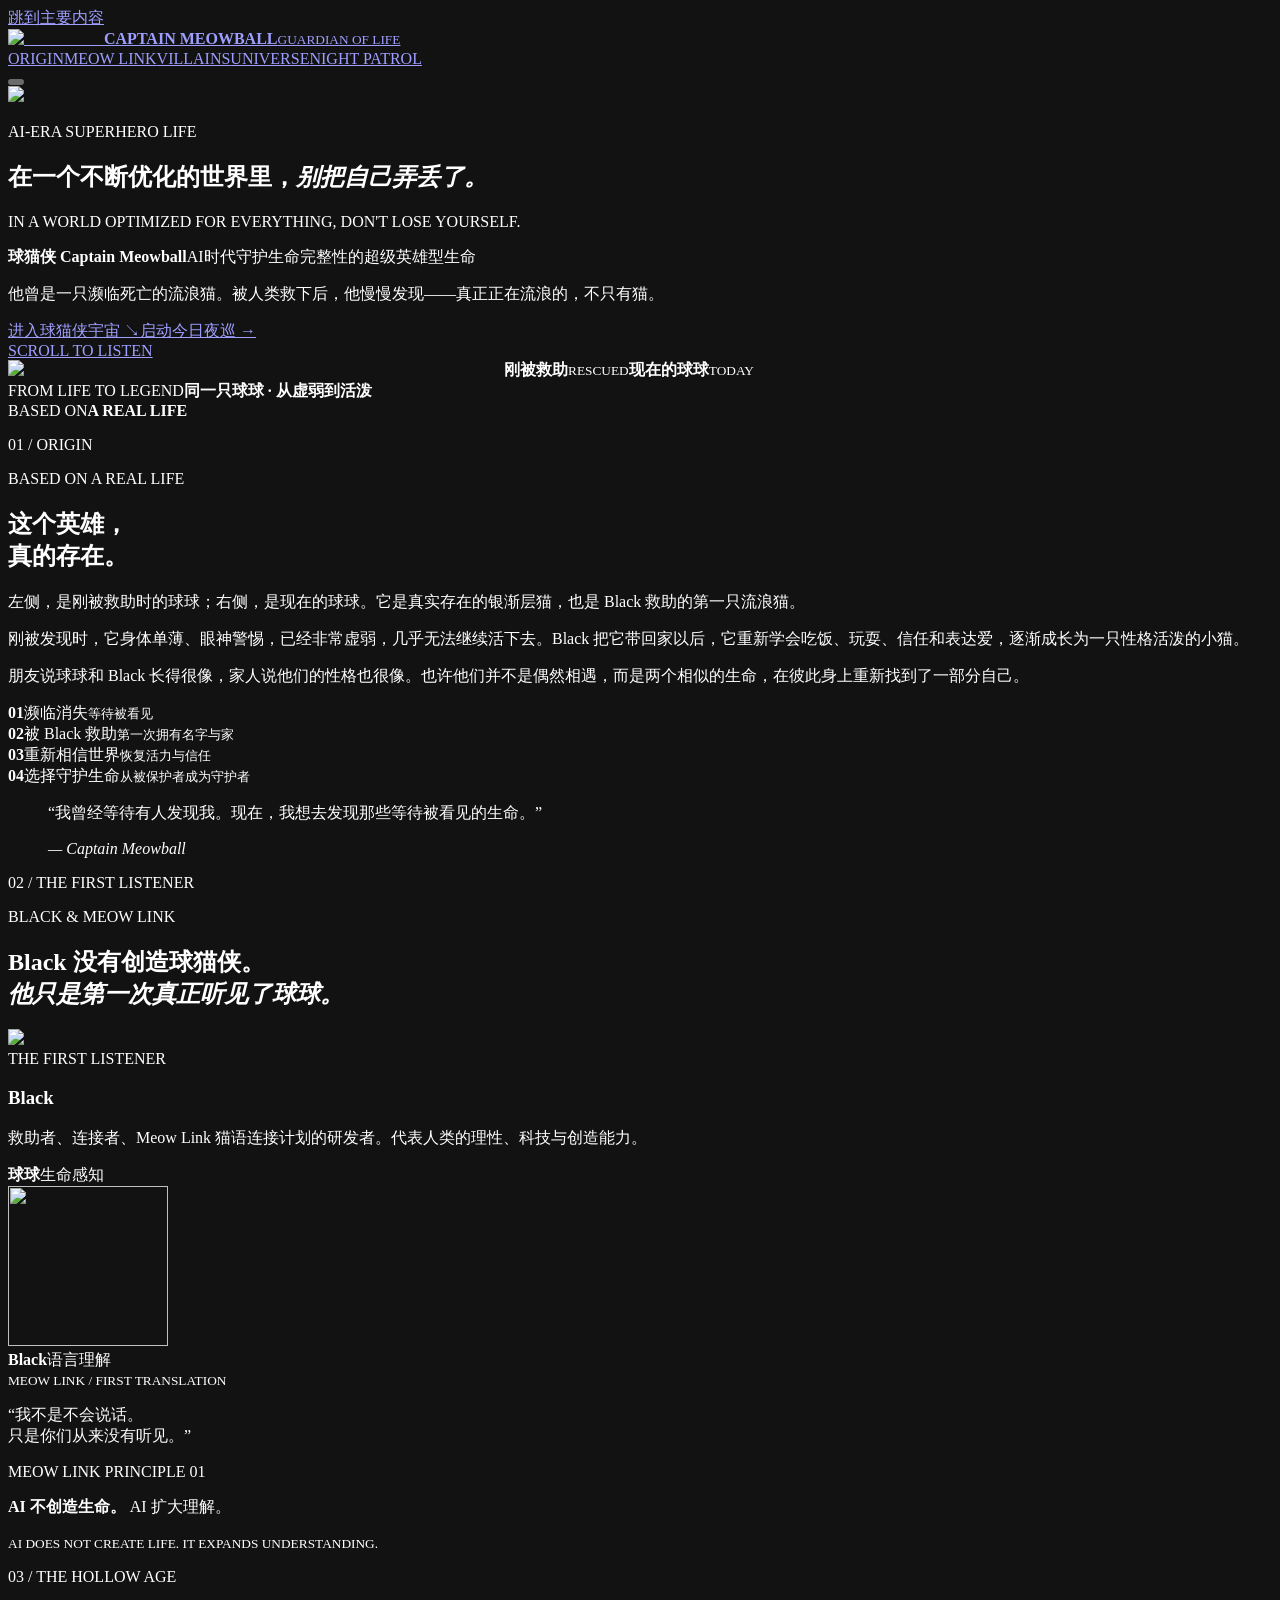
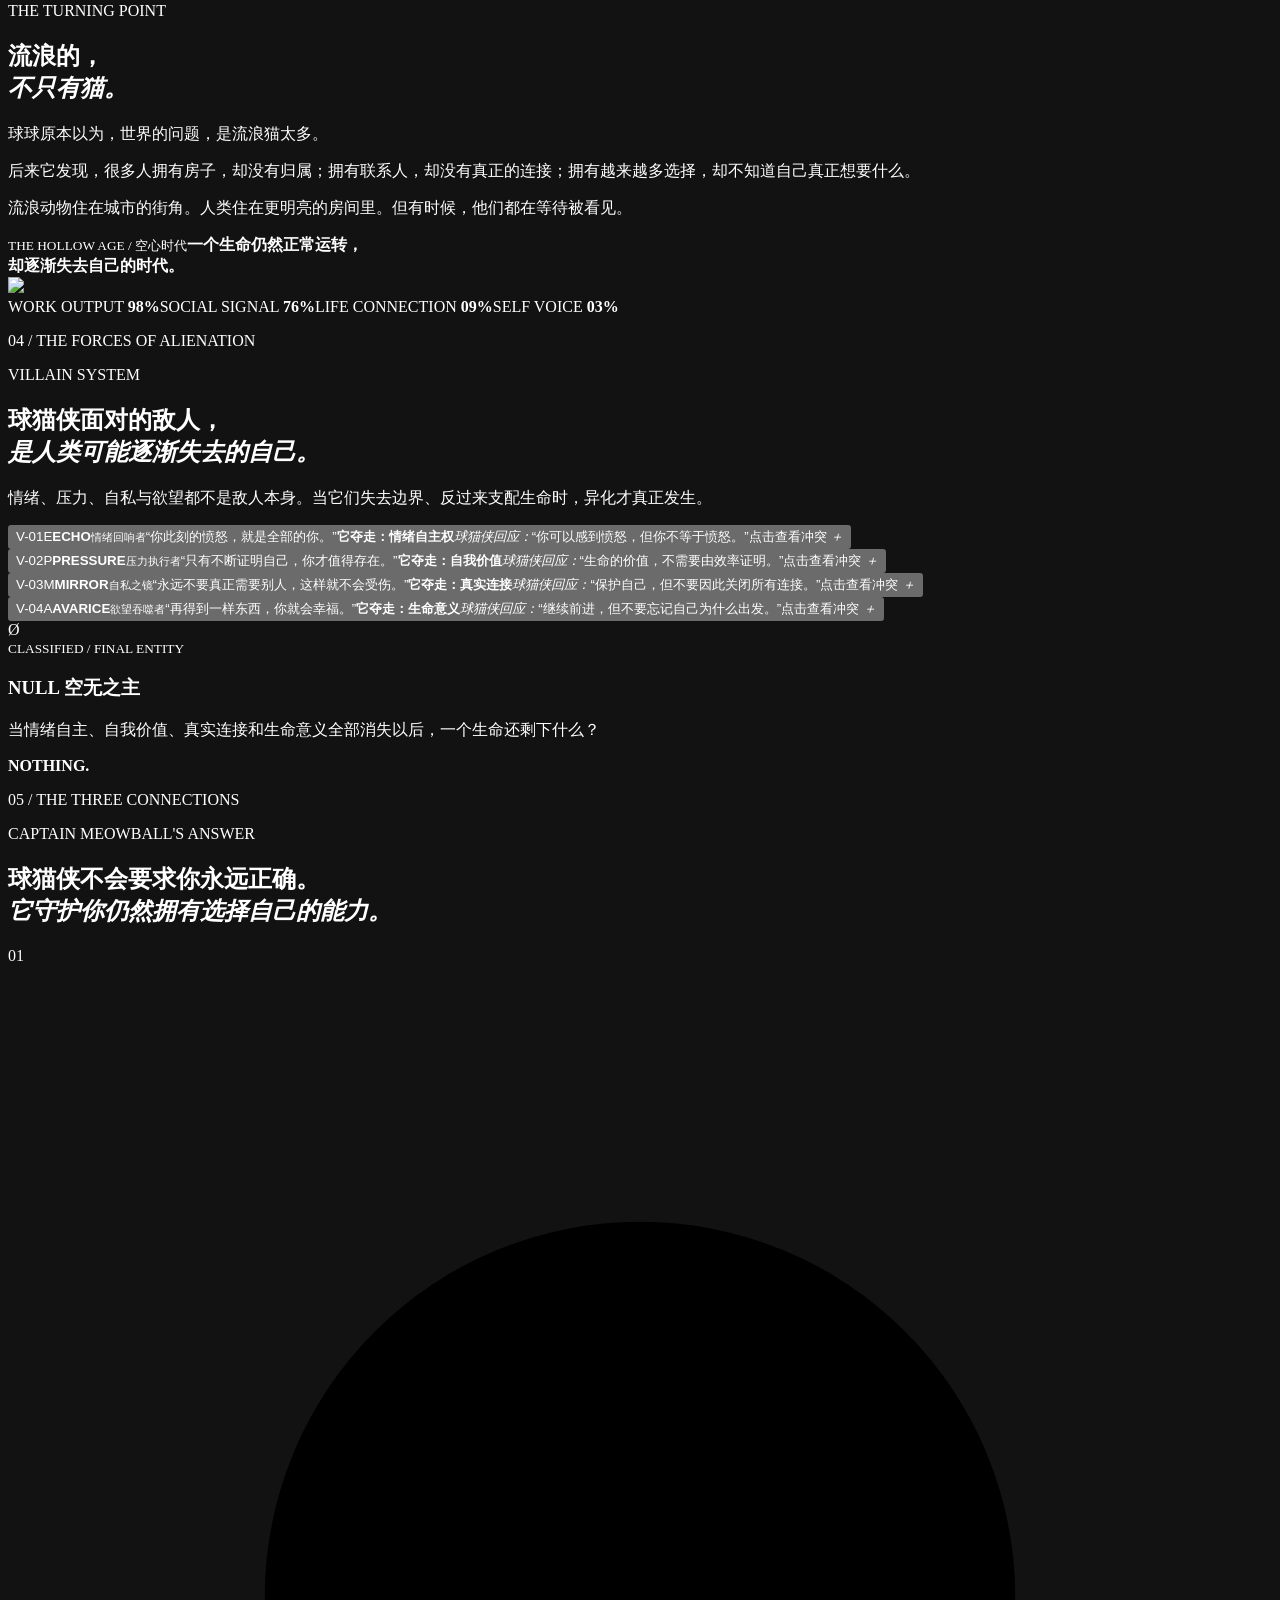
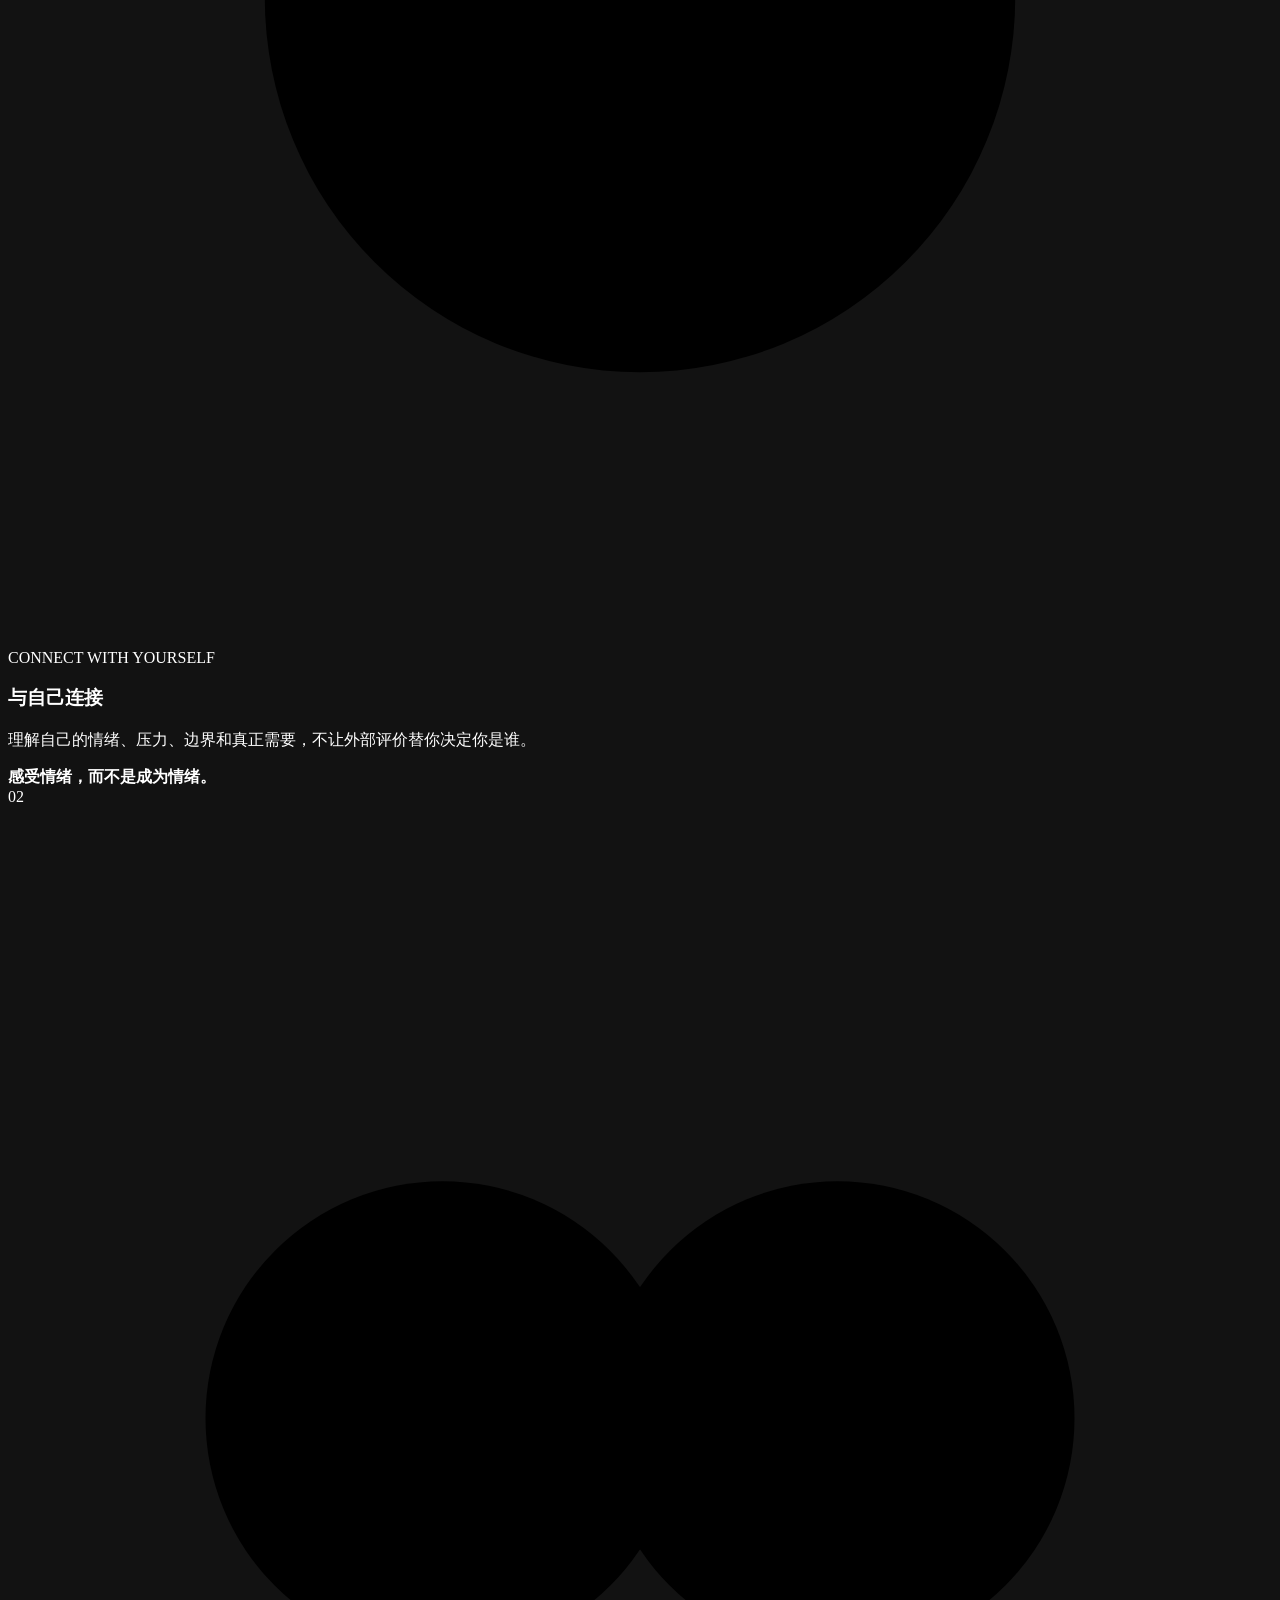
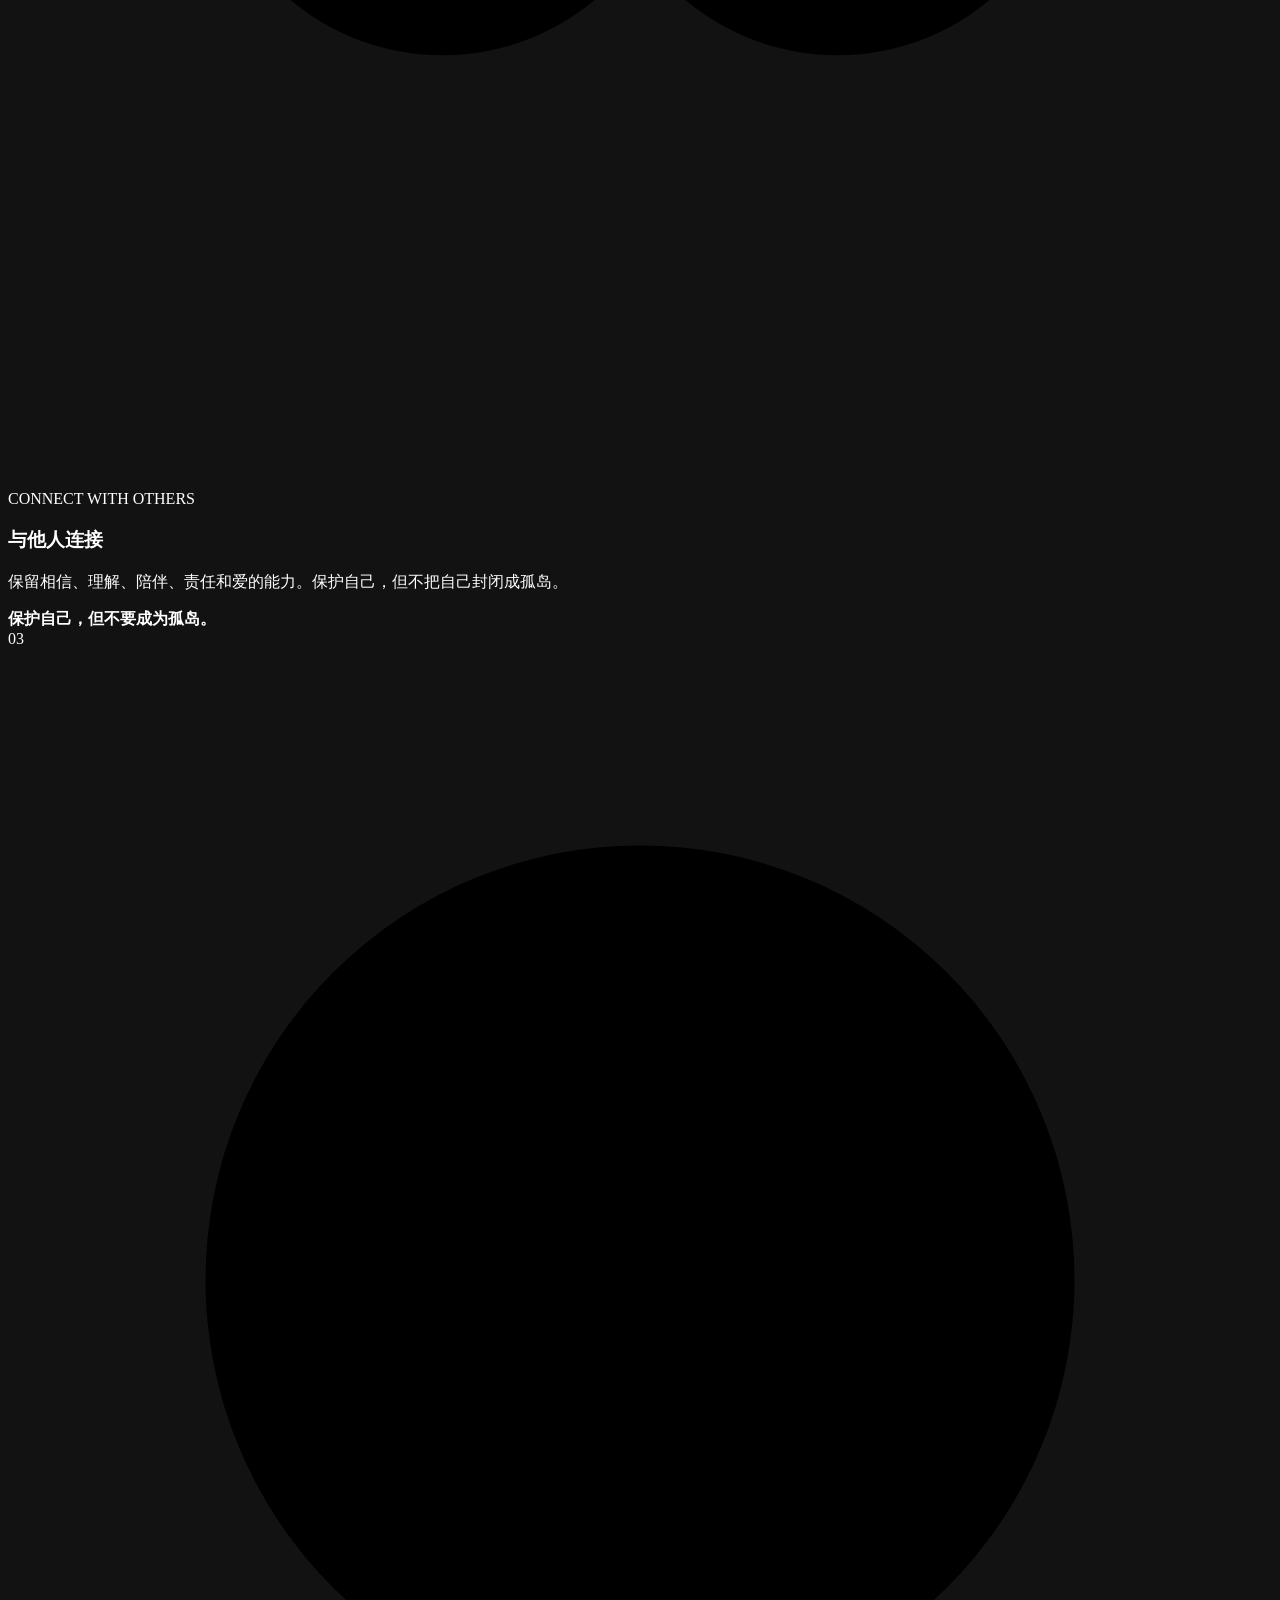
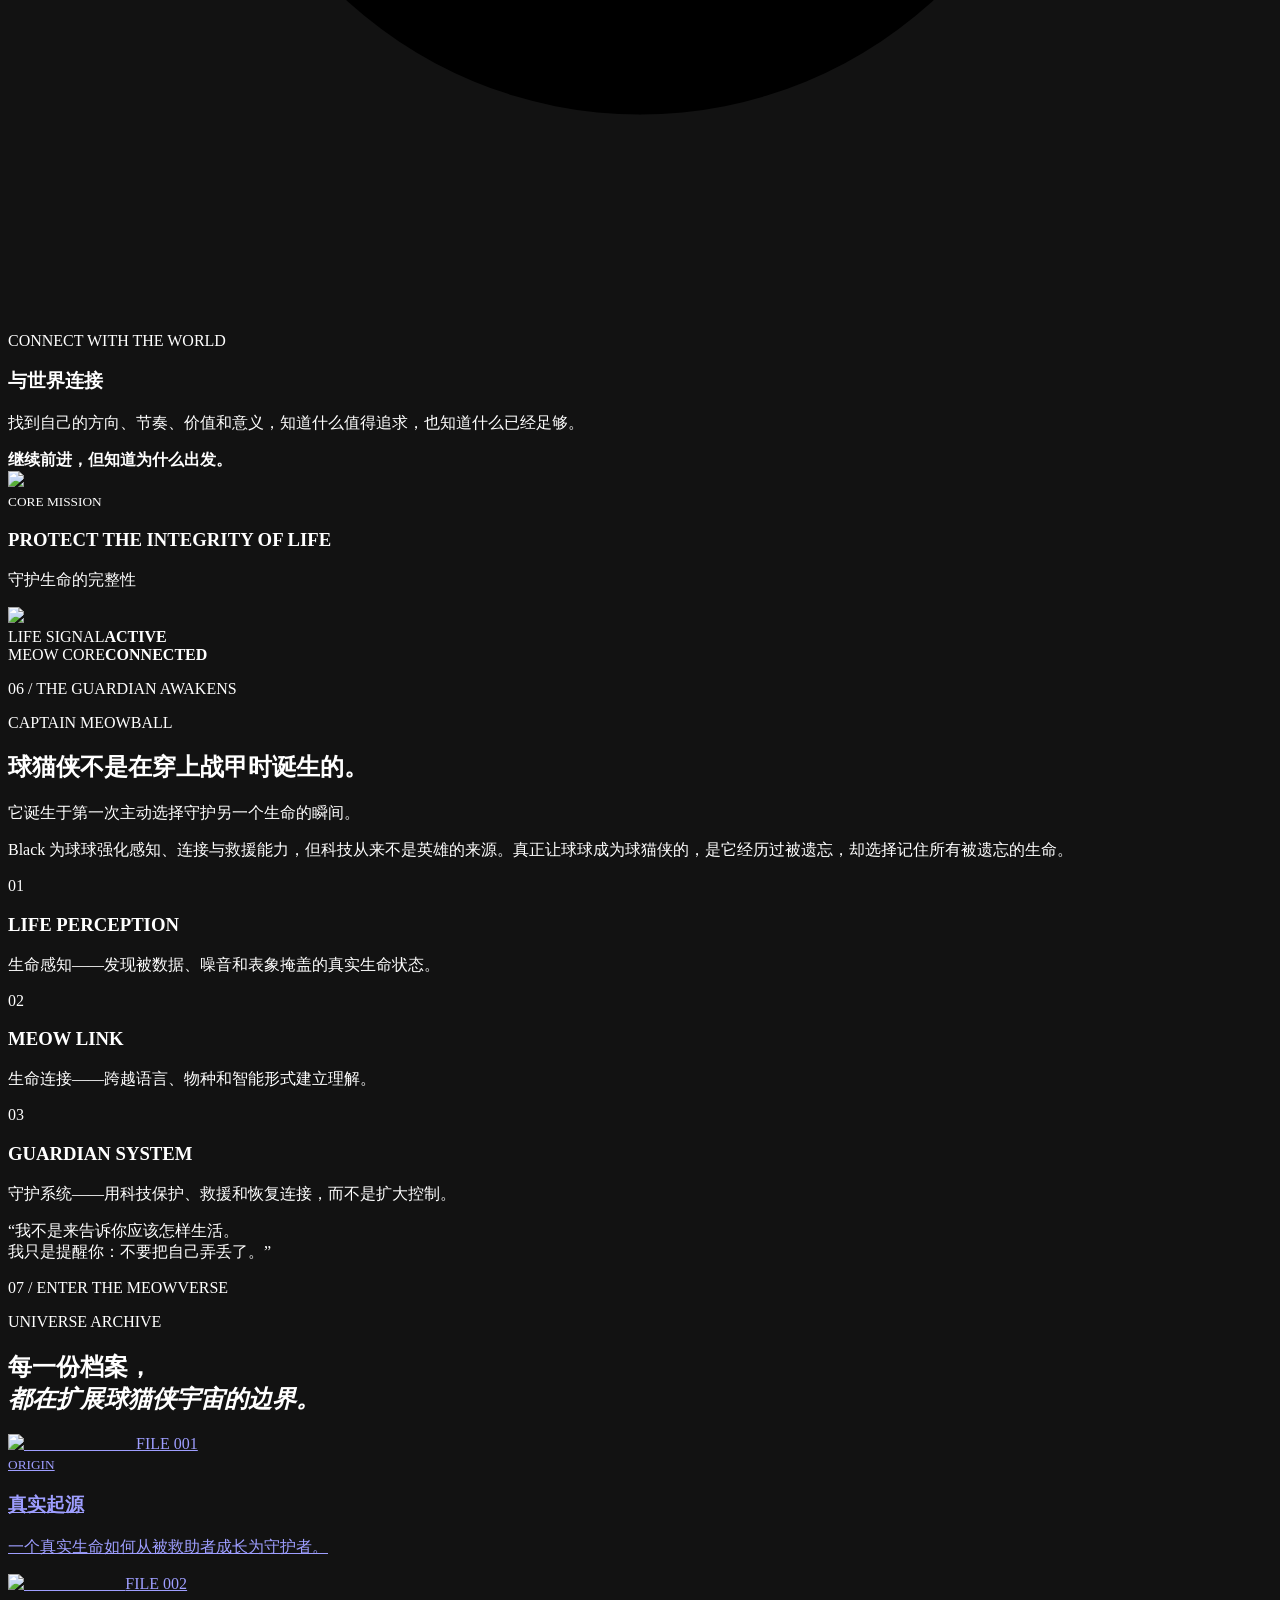
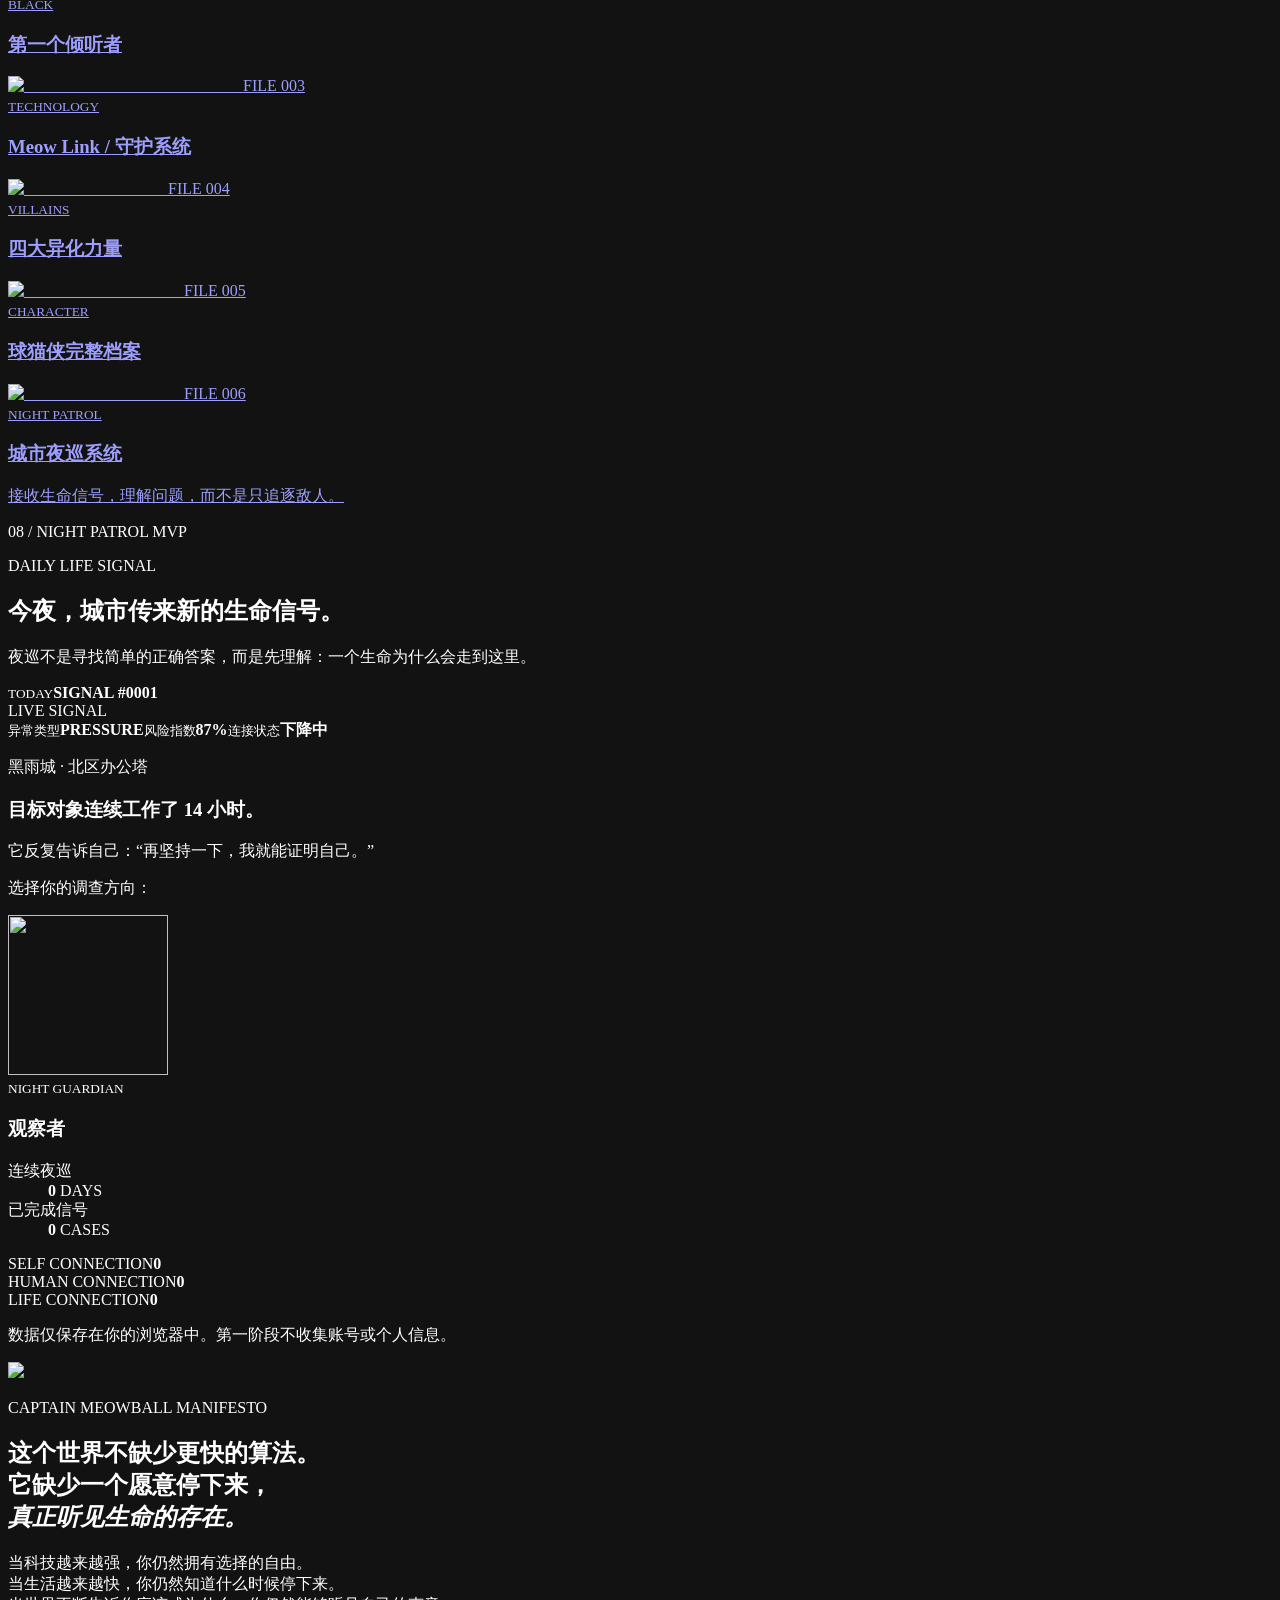
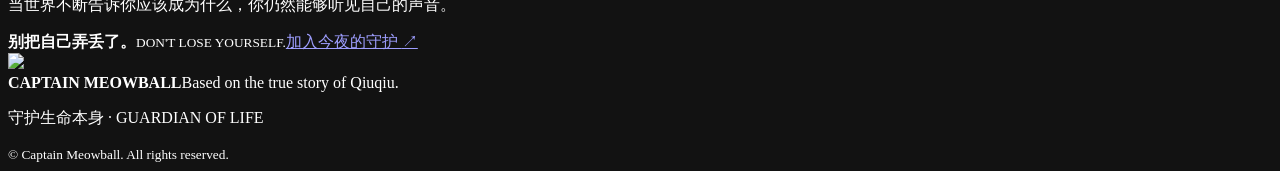
==== commit 590ea0d9: "Deploy d2f5a1073a4829b71ce16d0d178d57eb53524214" ====
--- a/index.html
+++ b/index.html
@@ -1 +1 @@
-<!DOCTYPE html><html lang="zh-CN"><head><meta charSet="utf-8"/><meta name="viewport" content="width=device-width, initial-scale=1"/><link rel="preload" as="image" href="/captain-meowball-pages/images/hero.png"/><link rel="stylesheet" href="/captain-meowball-pages/_next/static/chunks/0lh2i7l97k8cj.css" data-precedence="next"/><link rel="preload" as="script" fetchPriority="low" href="/captain-meowball-pages/_next/static/chunks/11qk_vpw_zwkf.js"/><script src="/captain-meowball-pages/_next/static/chunks/0i.1c-ng5cxyi.js" async=""></script><script src="/captain-meowball-pages/_next/static/chunks/10~x95jhs6ns3.js" async=""></script><script src="/captain-meowball-pages/_next/static/chunks/turbopack-04o5r6a3cm98r.js" async=""></script><script src="/captain-meowball-pages/_next/static/chunks/0fsi8lw5utejl.js" async=""></script><script src="/captain-meowball-pages/_next/static/chunks/0d3tkj33oycf2.js" async=""></script><script src="/captain-meowball-pages/_next/static/chunks/0.7wutg-7j-j3.js" async=""></script><title>球猫侠 Captain Meowball</title><meta name="description" content="原创猫咪超级英雄 IP 官网：守护人类，保护流浪猫。"/><link rel="icon" href="/captain-meowball-pages/favicon.png"/><link rel="apple-touch-icon" href="/captain-meowball-pages/favicon.png"/><script src="/captain-meowball-pages/_next/static/chunks/03~yq9q893hmn.js" noModule=""></script></head><body><div hidden=""><!--$--><!--/$--></div><main><section id="hero" class="cinema-frame relative isolate flex min-h-[100svh] overflow-hidden md:min-h-[90svh]"><img alt="球猫侠站在雨夜城市天台上的主视觉" decoding="async" data-nimg="fill" class="hero-image -z-30 object-cover" style="position:absolute;height:100%;width:100%;left:0;top:0;right:0;bottom:0;color:transparent" src="/captain-meowball-pages/images/hero.png"/><div class="absolute inset-0 -z-20 bg-[linear-gradient(180deg,rgba(5,5,7,0.3)_0%,rgba(5,5,7,0.58)_46%,#050507_100%)] md:bg-[linear-gradient(90deg,rgba(5,5,7,0.96)_0%,rgba(5,5,7,0.72)_44%,rgba(5,5,7,0.34)_100%)]"></div><div class="absolute inset-0 -z-10 bg-[linear-gradient(120deg,rgba(216,169,63,0.2),transparent_34%,rgba(64,32,95,0.18)_72%,transparent)]"></div><div class="absolute inset-x-0 bottom-0 -z-10 h-44 bg-gradient-to-t from-obsidian via-obsidian/70 to-transparent"></div><div class="city-silhouette absolute inset-x-0 bottom-0 -z-10 h-52 bg-black/70"></div><header class="absolute left-0 right-0 top-0 z-30 mx-auto flex max-w-7xl items-center justify-between px-5 py-5 md:px-8"><a href="#hero" aria-label="返回首屏"><span class="inline-flex items-center gap-3"><img alt="Captain Meowball 徽章" loading="lazy" width="34" height="34" decoding="async" data-nimg="1" class="h-9 w-9 border border-gold-300/30 bg-black object-cover md:h-10 md:w-10" style="color:transparent" src="/captain-meowball-pages/favicon.png"/><span class="font-display text-lg font-semibold tracking-wide text-white">Captain Meowball</span></span></a><nav class="hidden items-center gap-6 text-xs font-semibold uppercase tracking-[0.2em] text-zinc-300 lg:flex"><a class="transition hover:text-gold-300" href="#origin">Origin</a><a class="transition hover:text-gold-300" href="#mission">Mission</a><a class="transition hover:text-gold-300" href="#abilities">Abilities</a><a class="transition hover:text-gold-300" href="#characters">Characters</a><a class="transition hover:text-gold-300" href="#universe">Files</a><a class="transition hover:text-gold-300" href="#gallery">Gallery</a></nav></header><div class="mx-auto flex w-full max-w-7xl items-end px-5 pb-20 pt-28 md:items-center md:px-8 md:pb-24"><div class="animate-slow-reveal max-w-4xl"><div class="mb-6 inline-flex max-w-full items-center gap-3 border border-gold-400/35 bg-black/45 px-4 py-2 text-[0.68rem] font-semibold uppercase tracking-[0.22em] text-gold-300 backdrop-blur md:mb-7 md:text-xs md:tracking-[0.28em]"><svg xmlns="http://www.w3.org/2000/svg" width="24" height="24" viewBox="0 0 24 24" fill="none" stroke="currentColor" stroke-width="2" stroke-linecap="round" stroke-linejoin="round" class="lucide lucide-moon h-4 w-4"><path d="M12 3a6 6 0 0 0 9 9 9 9 0 1 1-9-9Z"></path></svg>Night Guardian IP</div><h1 class="font-display text-[clamp(3rem,16vw,5.5rem)] font-semibold leading-[0.95] text-white md:text-8xl lg:text-9xl">球猫侠<span class="mt-3 block text-[clamp(1.85rem,8vw,3.75rem)] text-gold-300 md:text-6xl lg:text-7xl">Captain Meowball</span></h1><p class="mt-6 text-xl font-medium text-zinc-100 md:mt-7 md:text-3xl">守护人类，保护流浪猫</p><p class="mt-5 max-w-2xl border-l border-gold-400/50 pl-5 text-base leading-8 text-zinc-300 md:text-xl">夜晚由我守护，你负责白天照顾好自己</p><p class="mt-4 max-w-2xl text-sm uppercase tracking-[0.24em] text-gold-300/80 md:text-base">I guard the night. You take care of your daylight.</p><div class="mt-8 flex flex-col gap-3 sm:flex-row md:mt-10"><a href="#origin" class="inline-flex h-11 items-center justify-center gap-2 border border-gold-300/70 bg-gold-400 px-5 text-sm font-bold text-black shadow-gold transition hover:bg-gold-300"><svg xmlns="http://www.w3.org/2000/svg" width="24" height="24" viewBox="0 0 24 24" fill="none" stroke="currentColor" stroke-width="2" stroke-linecap="round" stroke-linejoin="round" class="lucide lucide-sparkles h-4 w-4"><path d="M9.937 15.5A2 2 0 0 0 8.5 14.063l-6.135-1.582a.5.5 0 0 1 0-.962L8.5 9.936A2 2 0 0 0 9.937 8.5l1.582-6.135a.5.5 0 0 1 .963 0L14.063 8.5A2 2 0 0 0 15.5 9.937l6.135 1.581a.5.5 0 0 1 0 .964L15.5 14.063a2 2 0 0 0-1.437 1.437l-1.582 6.135a.5.5 0 0 1-.963 0z"></path><path d="M20 3v4"></path><path d="M22 5h-4"></path><path d="M4 17v2"></path><path d="M5 18H3"></path></svg>进入起源</a><a href="#universe" class="inline-flex h-11 items-center justify-center gap-2 border border-white/15 bg-white/5 px-5 text-sm font-semibold text-white backdrop-blur transition hover:border-gold-300/50 hover:text-gold-300"><svg xmlns="http://www.w3.org/2000/svg" width="24" height="24" viewBox="0 0 24 24" fill="none" stroke="currentColor" stroke-width="2" stroke-linecap="round" stroke-linejoin="round" class="lucide lucide-badge-check h-4 w-4"><path d="M3.85 8.62a4 4 0 0 1 4.78-4.77 4 4 0 0 1 6.74 0 4 4 0 0 1 4.78 4.78 4 4 0 0 1 0 6.74 4 4 0 0 1-4.77 4.78 4 4 0 0 1-6.75 0 4 4 0 0 1-4.78-4.77 4 4 0 0 1 0-6.76Z"></path><path d="m9 12 2 2 4-4"></path></svg>查看档案</a><a href="#gallery" class="inline-flex h-11 items-center justify-center gap-2 border border-white/15 bg-black/20 px-5 text-sm font-semibold text-white backdrop-blur transition hover:border-gold-300/50 hover:text-gold-300"><svg xmlns="http://www.w3.org/2000/svg" width="24" height="24" viewBox="0 0 24 24" fill="none" stroke="currentColor" stroke-width="2" stroke-linecap="round" stroke-linejoin="round" class="lucide lucide-chevron-down h-4 w-4"><path d="m6 9 6 6 6-6"></path></svg>浏览作品</a></div></div></div></section><section id="origin" class="px-5 py-20 md:px-8 md:py-28"><div class="mx-auto max-w-7xl"><div class="mx-auto mb-10 max-w-3xl text-center md:mb-14"><p class="mb-3 text-xs font-semibold uppercase tracking-[0.32em] text-gold-300">Origin</p><h2 class="font-display text-3xl font-semibold text-white md:text-5xl">从被遗弃的银渐层，到黑夜里的守护者</h2><p class="mt-4 text-sm leading-7 text-zinc-400 md:text-base">球球的故事不是天降神力，而是一条从伤口、信任、训练与选择里走出来的路。</p></div><div class="grid items-start gap-8 lg:grid-cols-[0.85fr_1.15fr]"><div class="sticky top-8 overflow-hidden border border-gold-300/25 bg-black/40 shadow-gold lg:block"><div class="relative overflow-hidden aspect-[4/5] lg:aspect-auto lg:min-h-[620px]"><img alt="Black 角色档案" loading="lazy" decoding="async" data-nimg="fill" class="object-cover opacity-95" style="position:absolute;height:100%;width:100%;left:0;top:0;right:0;bottom:0;object-position:center top;color:transparent" src="/captain-meowball-pages/images/black.png"/></div><div class="absolute inset-0 bg-[repeating-linear-gradient(90deg,rgba(255,255,255,0.035)_0_1px,transparent_1px_80px)] opacity-30"></div><div class="absolute inset-0 bg-gradient-to-t from-black/80 via-transparent to-transparent"></div></div><div class="relative mx-auto w-full max-w-5xl"><div class="absolute left-4 top-0 h-full w-px bg-gradient-to-b from-gold-300 via-gold-500/30 to-transparent md:left-1/2"></div><div class="space-y-6"><div class="relative grid gap-4 md:grid-cols-2 md:gap-10 "><div class="ml-12 border border-white/10 bg-white/[0.035] p-5 backdrop-blur transition hover:border-gold-300/35 hover:bg-white/[0.055] md:ml-0"><span class="text-xs font-semibold uppercase tracking-[0.24em] text-gold-300">Chapter <!-- -->01</span><h3 class="mt-3 font-display text-2xl text-white">弃养</h3></div><span class="absolute left-[9px] top-6 flex h-7 w-7 items-center justify-center border border-gold-300 bg-obsidian text-xs font-bold text-gold-300 shadow-gold md:left-1/2 md:-translate-x-1/2">1</span></div><div class="relative grid gap-4 md:grid-cols-2 md:gap-10 md:[&amp;&gt;div:first-child]:col-start-2"><div class="ml-12 border border-white/10 bg-white/[0.035] p-5 backdrop-blur transition hover:border-gold-300/35 hover:bg-white/[0.055] md:ml-0"><span class="text-xs font-semibold uppercase tracking-[0.24em] text-gold-300">Chapter <!-- -->02</span><h3 class="mt-3 font-display text-2xl text-white">流浪</h3></div><span class="absolute left-[9px] top-6 flex h-7 w-7 items-center justify-center border border-gold-300 bg-obsidian text-xs font-bold text-gold-300 shadow-gold md:left-1/2 md:-translate-x-1/2">2</span></div><div class="relative grid gap-4 md:grid-cols-2 md:gap-10 "><div class="ml-12 border border-white/10 bg-white/[0.035] p-5 backdrop-blur transition hover:border-gold-300/35 hover:bg-white/[0.055] md:ml-0"><span class="text-xs font-semibold uppercase tracking-[0.24em] text-gold-300">Chapter <!-- -->03</span><h3 class="mt-3 font-display text-2xl text-white">濒死</h3></div><span class="absolute left-[9px] top-6 flex h-7 w-7 items-center justify-center border border-gold-300 bg-obsidian text-xs font-bold text-gold-300 shadow-gold md:left-1/2 md:-translate-x-1/2">3</span></div><div class="relative grid gap-4 md:grid-cols-2 md:gap-10 md:[&amp;&gt;div:first-child]:col-start-2"><div class="ml-12 border border-white/10 bg-white/[0.035] p-5 backdrop-blur transition hover:border-gold-300/35 hover:bg-white/[0.055] md:ml-0"><span class="text-xs font-semibold uppercase tracking-[0.24em] text-gold-300">Chapter <!-- -->04</span><h3 class="mt-3 font-display text-2xl text-white">被 Black 救下</h3></div><span class="absolute left-[9px] top-6 flex h-7 w-7 items-center justify-center border border-gold-300 bg-obsidian text-xs font-bold text-gold-300 shadow-gold md:left-1/2 md:-translate-x-1/2">4</span></div><div class="relative grid gap-4 md:grid-cols-2 md:gap-10 "><div class="ml-12 border border-white/10 bg-white/[0.035] p-5 backdrop-blur transition hover:border-gold-300/35 hover:bg-white/[0.055] md:ml-0"><span class="text-xs font-semibold uppercase tracking-[0.24em] text-gold-300">Chapter <!-- -->05</span><h3 class="mt-3 font-display text-2xl text-white">长大</h3></div><span class="absolute left-[9px] top-6 flex h-7 w-7 items-center justify-center border border-gold-300 bg-obsidian text-xs font-bold text-gold-300 shadow-gold md:left-1/2 md:-translate-x-1/2">5</span></div><div class="relative grid gap-4 md:grid-cols-2 md:gap-10 md:[&amp;&gt;div:first-child]:col-start-2"><div class="ml-12 border border-white/10 bg-white/[0.035] p-5 backdrop-blur transition hover:border-gold-300/35 hover:bg-white/[0.055] md:ml-0"><span class="text-xs font-semibold uppercase tracking-[0.24em] text-gold-300">Chapter <!-- -->06</span><h3 class="mt-3 font-display text-2xl text-white">化身球猫侠</h3></div><span class="absolute left-[9px] top-6 flex h-7 w-7 items-center justify-center border border-gold-300 bg-obsidian text-xs font-bold text-gold-300 shadow-gold md:left-1/2 md:-translate-x-1/2">6</span></div></div></div></div></div></section><section id="mission" class="border-y border-white/10 bg-black/30 px-5 py-20 md:px-8 md:py-28"><div class="mx-auto max-w-7xl"><div class="mx-auto mb-10 max-w-3xl text-center md:mb-14"><p class="mb-3 text-xs font-semibold uppercase tracking-[0.32em] text-gold-300">Mission</p><h2 class="font-display text-3xl font-semibold text-white md:text-5xl">使命不是口号，是每一次夜巡的理由</h2></div><div class="grid gap-5 md:grid-cols-2"><article class="group border border-white/10 bg-gradient-to-br from-white/[0.07] to-white/[0.025] p-7 shadow-gold transition hover:border-gold-300/40 md:p-9"><div class="mb-8 flex h-12 w-12 items-center justify-center border border-gold-300/60 bg-black text-gold-300 transition group-hover:bg-gold-400 group-hover:text-black"><svg xmlns="http://www.w3.org/2000/svg" width="24" height="24" viewBox="0 0 24 24" fill="none" stroke="currentColor" stroke-width="2" stroke-linecap="round" stroke-linejoin="round" class="lucide lucide-shield h-6 w-6"><path d="M20 13c0 5-3.5 7.5-7.66 8.95a1 1 0 0 1-.67-.01C7.5 20.5 4 18 4 13V6a1 1 0 0 1 1-1c2 0 4.5-1.2 6.24-2.72a1.17 1.17 0 0 1 1.52 0C14.51 3.81 17 5 19 5a1 1 0 0 1 1 1z"></path></svg></div><h3 class="font-display text-3xl text-white">守护人类</h3><p class="mt-4 text-base leading-8 text-zinc-300">驱散压力、疲惫、孤独与黑夜里的无助</p></article><article class="group border border-white/10 bg-gradient-to-br from-white/[0.07] to-white/[0.025] p-7 shadow-gold transition hover:border-gold-300/40 md:p-9"><div class="mb-8 flex h-12 w-12 items-center justify-center border border-gold-300/60 bg-black text-gold-300 transition group-hover:bg-gold-400 group-hover:text-black"><svg xmlns="http://www.w3.org/2000/svg" width="24" height="24" viewBox="0 0 24 24" fill="none" stroke="currentColor" stroke-width="2" stroke-linecap="round" stroke-linejoin="round" class="lucide lucide-cat h-6 w-6"><path d="M12 5c.67 0 1.35.09 2 .26 1.78-2 5.03-2.84 6.42-2.26 1.4.58-.42 7-.42 7 .57 1.07 1 2.24 1 3.44C21 17.9 16.97 21 12 21s-9-3-9-7.56c0-1.25.5-2.4 1-3.44 0 0-1.89-6.42-.5-7 1.39-.58 4.72.23 6.5 2.23A9.04 9.04 0 0 1 12 5Z"></path><path d="M8 14v.5"></path><path d="M16 14v.5"></path><path d="M11.25 16.25h1.5L12 17l-.75-.75Z"></path></svg></div><h3 class="font-display text-3xl text-white">保护流浪猫</h3><p class="mt-4 text-base leading-8 text-zinc-300">让街头的小生命不再被忽视、伤害和遗弃</p></article></div></div></section><section id="abilities" class="px-5 py-20 md:px-8 md:py-28"><div class="mx-auto max-w-7xl"><div class="mx-auto mb-10 max-w-3xl text-center md:mb-14"><p class="mb-3 text-xs font-semibold uppercase tracking-[0.32em] text-gold-300">Abilities</p><h2 class="font-display text-3xl font-semibold text-white md:text-5xl">能力档案</h2><p class="mt-4 text-sm leading-7 text-zinc-400 md:text-base">球猫侠的力量并不来自征服，而来自被救下之后仍愿意守护别人的选择。</p></div><div class="grid gap-4 md:grid-cols-2 xl:grid-cols-4"><article class="border border-white/10 bg-gradient-to-b from-white/[0.065] to-white/[0.02] p-6 transition hover:border-gold-300/45 hover:shadow-gold"><div class="mb-8 flex h-12 w-12 items-center justify-center border border-gold-300/50 bg-black text-gold-300"><svg xmlns="http://www.w3.org/2000/svg" width="24" height="24" viewBox="0 0 24 24" fill="none" stroke="currentColor" stroke-width="2" stroke-linecap="round" stroke-linejoin="round" class="lucide lucide-eye h-6 w-6"><path d="M2.062 12.348a1 1 0 0 1 0-.696 10.75 10.75 0 0 1 19.876 0 1 1 0 0 1 0 .696 10.75 10.75 0 0 1-19.876 0"></path><circle cx="12" cy="12" r="3"></circle></svg></div><h3 class="font-display text-2xl text-white">夜视感知</h3><p class="mt-4 text-sm leading-7 text-zinc-400">在雨幕、暗巷与屋顶间捕捉微弱动静，辨认真正需要帮助的呼救。</p></article><article class="border border-white/10 bg-gradient-to-b from-white/[0.065] to-white/[0.02] p-6 transition hover:border-gold-300/45 hover:shadow-gold"><div class="mb-8 flex h-12 w-12 items-center justify-center border border-gold-300/50 bg-black text-gold-300"><svg xmlns="http://www.w3.org/2000/svg" width="24" height="24" viewBox="0 0 24 24" fill="none" stroke="currentColor" stroke-width="2" stroke-linecap="round" stroke-linejoin="round" class="lucide lucide-heart-pulse h-6 w-6"><path d="M19 14c1.49-1.46 3-3.21 3-5.5A5.5 5.5 0 0 0 16.5 3c-1.76 0-3 .5-4.5 2-1.5-1.5-2.74-2-4.5-2A5.5 5.5 0 0 0 2 8.5c0 2.3 1.5 4.05 3 5.5l7 7Z"></path><path d="M3.22 12H9.5l.5-1 2 4.5 2-7 1.5 3.5h5.27"></path></svg></div><h3 class="font-display text-2xl text-white">情绪守护</h3><p class="mt-4 text-sm leading-7 text-zinc-400">靠近疲惫、孤独与濒临崩溃的人，让黑夜里的人重新稳住呼吸。</p></article><article class="border border-white/10 bg-gradient-to-b from-white/[0.065] to-white/[0.02] p-6 transition hover:border-gold-300/45 hover:shadow-gold"><div class="mb-8 flex h-12 w-12 items-center justify-center border border-gold-300/50 bg-black text-gold-300"><svg xmlns="http://www.w3.org/2000/svg" width="24" height="24" viewBox="0 0 24 24" fill="none" stroke="currentColor" stroke-width="2" stroke-linecap="round" stroke-linejoin="round" class="lucide lucide-footprints h-6 w-6"><path d="M4 16v-2.38C4 11.5 2.97 10.5 3 8c.03-2.72 1.49-6 4.5-6C9.37 2 10 3.8 10 5.5c0 3.11-2 5.66-2 8.68V16a2 2 0 1 1-4 0Z"></path><path d="M20 20v-2.38c0-2.12 1.03-3.12 1-5.62-.03-2.72-1.49-6-4.5-6C14.63 6 14 7.8 14 9.5c0 3.11 2 5.66 2 8.68V20a2 2 0 1 0 4 0Z"></path><path d="M16 17h4"></path><path d="M4 13h4"></path></svg></div><h3 class="font-display text-2xl text-white">快速潜行</h3><p class="mt-4 text-sm leading-7 text-zinc-400">轻巧穿过城市边缘地带，以最小声响抵达危险发生的地方。</p></article><article class="border border-white/10 bg-gradient-to-b from-white/[0.065] to-white/[0.02] p-6 transition hover:border-gold-300/45 hover:shadow-gold"><div class="mb-8 flex h-12 w-12 items-center justify-center border border-gold-300/50 bg-black text-gold-300"><svg xmlns="http://www.w3.org/2000/svg" width="24" height="24" viewBox="0 0 24 24" fill="none" stroke="currentColor" stroke-width="2" stroke-linecap="round" stroke-linejoin="round" class="lucide lucide-radar h-6 w-6"><path d="M19.07 4.93A10 10 0 0 0 6.99 3.34"></path><path d="M4 6h.01"></path><path d="M2.29 9.62A10 10 0 1 0 21.31 8.35"></path><path d="M16.24 7.76A6 6 0 1 0 8.23 16.67"></path><path d="M12 18h.01"></path><path d="M17.99 11.66A6 6 0 0 1 15.77 16.67"></path><circle cx="12" cy="12" r="2"></circle><path d="m13.41 10.59 5.66-5.66"></path></svg></div><h3 class="font-display text-2xl text-white">求救信号感应</h3><p class="mt-4 text-sm leading-7 text-zinc-400">识别街头流浪猫的异常踪迹，并把信号同步给 Black。</p></article></div></div></section><section class="border-y border-white/10 bg-black/35 px-5 py-20 md:px-8 md:py-28"><div class="mx-auto grid max-w-7xl gap-12 lg:grid-cols-[0.9fr_1.1fr]"><div><p class="mb-3 text-xs font-semibold uppercase tracking-[0.32em] text-gold-300">Hero Code</p><h2 class="font-display text-3xl font-semibold text-white md:text-5xl">球猫侠守则</h2><div class="mt-8 space-y-4"><article class="flex gap-4 border border-white/10 bg-white/[0.035] p-5"><span class="flex h-8 w-8 shrink-0 items-center justify-center border border-gold-300/60 text-sm font-bold text-gold-300">1</span><p class="text-base leading-7 text-zinc-200">不放弃任何微弱的呼救。</p></article><article class="flex gap-4 border border-white/10 bg-white/[0.035] p-5"><span class="flex h-8 w-8 shrink-0 items-center justify-center border border-gold-300/60 text-sm font-bold text-gold-300">2</span><p class="text-base leading-7 text-zinc-200">不让温柔变成软弱，也不让强大失去怜悯。</p></article><article class="flex gap-4 border border-white/10 bg-white/[0.035] p-5"><span class="flex h-8 w-8 shrink-0 items-center justify-center border border-gold-300/60 text-sm font-bold text-gold-300">3</span><p class="text-base leading-7 text-zinc-200">守护不是惩罚黑夜，而是在黑夜里留下光。</p></article><article class="flex gap-4 border border-white/10 bg-white/[0.035] p-5"><span class="flex h-8 w-8 shrink-0 items-center justify-center border border-gold-300/60 text-sm font-bold text-gold-300">4</span><p class="text-base leading-7 text-zinc-200">每一次夜巡，都从确认街角的小生命还安全开始。</p></article></div></div><div><div class="mb-8 border border-gold-300/25 bg-[linear-gradient(135deg,rgba(216,169,63,0.12),rgba(64,32,95,0.16))] p-6 shadow-gold"><svg xmlns="http://www.w3.org/2000/svg" width="24" height="24" viewBox="0 0 24 24" fill="none" stroke="currentColor" stroke-width="2" stroke-linecap="round" stroke-linejoin="round" class="lucide lucide-quote mb-6 h-8 w-8 text-gold-300"><path d="M16 3a2 2 0 0 0-2 2v6a2 2 0 0 0 2 2 1 1 0 0 1 1 1v1a2 2 0 0 1-2 2 1 1 0 0 0-1 1v2a1 1 0 0 0 1 1 6 6 0 0 0 6-6V5a2 2 0 0 0-2-2z"></path><path d="M5 3a2 2 0 0 0-2 2v6a2 2 0 0 0 2 2 1 1 0 0 1 1 1v1a2 2 0 0 1-2 2 1 1 0 0 0-1 1v2a1 1 0 0 0 1 1 6 6 0 0 0 6-6V5a2 2 0 0 0-2-2z"></path></svg><p class="font-display text-2xl leading-10 text-white md:text-3xl">夜晚不是故事的终点，是守护开始的地方。</p></div><div class="grid gap-4 md:grid-cols-3 lg:grid-cols-1"><article class="border border-white/10 bg-noir p-5 transition hover:border-violet-300/45"><svg xmlns="http://www.w3.org/2000/svg" width="24" height="24" viewBox="0 0 24 24" fill="none" stroke="currentColor" stroke-width="2" stroke-linecap="round" stroke-linejoin="round" class="lucide lucide-map mb-5 h-6 w-6 text-gold-300"><path d="M14.106 5.553a2 2 0 0 0 1.788 0l3.659-1.83A1 1 0 0 1 21 4.619v12.764a1 1 0 0 1-.553.894l-4.553 2.277a2 2 0 0 1-1.788 0l-4.212-2.106a2 2 0 0 0-1.788 0l-3.659 1.83A1 1 0 0 1 3 19.381V6.618a1 1 0 0 1 .553-.894l4.553-2.277a2 2 0 0 1 1.788 0z"></path><path d="M15 5.764v15"></path><path d="M9 3.236v15"></path></svg><h3 class="font-display text-2xl text-white">黑雨城</h3><p class="mt-4 text-sm leading-7 text-zinc-400">球猫侠活动的核心城市。高楼、旧巷、雨夜霓虹与被忽视的角落共同构成它的真实面貌。</p></article><article class="border border-white/10 bg-noir p-5 transition hover:border-violet-300/45"><svg xmlns="http://www.w3.org/2000/svg" width="24" height="24" viewBox="0 0 24 24" fill="none" stroke="currentColor" stroke-width="2" stroke-linecap="round" stroke-linejoin="round" class="lucide lucide-radio mb-5 h-6 w-6 text-gold-300"><path d="M4.9 19.1C1 15.2 1 8.8 4.9 4.9"></path><path d="M7.8 16.2c-2.3-2.3-2.3-6.1 0-8.5"></path><circle cx="12" cy="12" r="2"></circle><path d="M16.2 7.8c2.3 2.3 2.3 6.1 0 8.5"></path><path d="M19.1 4.9C23 8.8 23 15.1 19.1 19"></path></svg><h3 class="font-display text-2xl text-white">夜巡系统</h3><p class="mt-4 text-sm leading-7 text-zinc-400">由 Black 维护的城市监测网络，连接喵影号、装备信标与流浪猫求救点。</p></article><article class="border border-white/10 bg-noir p-5 transition hover:border-violet-300/45"><svg xmlns="http://www.w3.org/2000/svg" width="24" height="24" viewBox="0 0 24 24" fill="none" stroke="currentColor" stroke-width="2" stroke-linecap="round" stroke-linejoin="round" class="lucide lucide-compass mb-5 h-6 w-6 text-gold-300"><path d="m16.24 7.76-1.804 5.411a2 2 0 0 1-1.265 1.265L7.76 16.24l1.804-5.411a2 2 0 0 1 1.265-1.265z"></path><circle cx="12" cy="12" r="10"></circle></svg><h3 class="font-display text-2xl text-white">阴影敌人</h3><p class="mt-4 text-sm leading-7 text-zinc-400">敌人并不只是某个反派，也包括遗弃、冷漠、伤害与在城市里沉默扩散的无助。</p></article></div></div></div></section><section id="characters" class="px-5 py-20 md:px-8 md:py-28"><div class="mx-auto max-w-7xl"><div class="mx-auto mb-10 max-w-3xl text-center md:mb-14"><p class="mb-3 text-xs font-semibold uppercase tracking-[0.32em] text-gold-300">Characters</p><h2 class="font-display text-3xl font-semibold text-white md:text-5xl">角色档案</h2><p class="mt-4 text-sm leading-7 text-zinc-400 md:text-base">球球在 Black 的救助下重获生命，又以自己的意志选择成为守护者。</p></div><div class="grid gap-4 md:grid-cols-2 xl:grid-cols-4"><article class="group overflow-hidden border border-white/10 bg-noir transition hover:-translate-y-1 hover:border-gold-300/45 hover:shadow-gold"><div class="relative overflow-hidden aspect-[4/5]"><img alt="球猫侠 Captain Meowball 角色档案" loading="lazy" decoding="async" data-nimg="fill" class="object-cover transition duration-700 group-hover:scale-105" style="position:absolute;height:100%;width:100%;left:0;top:0;right:0;bottom:0;object-position:center top;color:transparent" src="/captain-meowball-pages/images/captain-meowball.png"/></div><div class="p-6"><p class="text-xs font-semibold uppercase tracking-[0.24em] text-violet-200">夜巡守护者</p><h3 class="mt-5 font-display text-3xl text-white">球猫侠</h3><p class="mt-1 text-sm text-gold-300">Captain Meowball</p><p class="mt-6 text-sm leading-7 text-zinc-400">曾是濒死的银渐层小猫球球，在爱与训练中重获生命，披上黑金战甲守护城市。</p></div></article><article class="group overflow-hidden border border-white/10 bg-noir transition hover:-translate-y-1 hover:border-gold-300/45 hover:shadow-gold"><div class="relative overflow-hidden aspect-[4/5]"><img alt="Black Rescuer / Trainer 角色档案" loading="lazy" decoding="async" data-nimg="fill" class="object-cover transition duration-700 group-hover:scale-105" style="position:absolute;height:100%;width:100%;left:0;top:0;right:0;bottom:0;object-position:center top;color:transparent" src="/captain-meowball-pages/images/black.png"/></div><div class="p-6"><p class="text-xs font-semibold uppercase tracking-[0.24em] text-violet-200">理性与战术</p><h3 class="mt-5 font-display text-3xl text-white">Black</h3><p class="mt-1 text-sm text-gold-300">Rescuer / Trainer</p><p class="mt-6 text-sm leading-7 text-zinc-400">在雨夜救下濒死的球球，后来成为它的搭档，负责战术规划、身体训练与夜巡装备维护。</p></div></article><article class="group overflow-hidden border border-white/10 bg-noir transition hover:-translate-y-1 hover:border-gold-300/45 hover:shadow-gold"><div class="relative overflow-hidden aspect-[4/5]"><img alt="喵影号 Meowmobile 角色档案" loading="lazy" decoding="async" data-nimg="fill" class="object-cover transition duration-700 group-hover:scale-105" style="position:absolute;height:100%;width:100%;left:0;top:0;right:0;bottom:0;object-position:center center;color:transparent" src="/captain-meowball-pages/images/meowmobile.png"/></div><div class="p-6"><p class="text-xs font-semibold uppercase tracking-[0.24em] text-violet-200">黑夜载具</p><h3 class="mt-5 font-display text-3xl text-white">喵影号</h3><p class="mt-1 text-sm text-gold-300">Meowmobile</p><p class="mt-6 text-sm leading-7 text-zinc-400">低伏、安静、迅捷的城市夜巡载具，穿过雨幕时只留下一道金色尾光。</p></div></article></div></div></section><section id="universe" class="bg-[linear-gradient(180deg,rgba(64,32,95,0.16),rgba(5,5,7,0.92))] px-5 py-20 md:px-8 md:py-28"><div class="mx-auto max-w-7xl"><div class="mx-auto mb-10 max-w-3xl text-center md:mb-14"><p class="mb-3 text-xs font-semibold uppercase tracking-[0.32em] text-gold-300">Universe Files</p><h2 class="font-display text-3xl font-semibold text-white md:text-5xl">宇宙档案</h2><p class="mt-4 text-sm leading-7 text-zinc-400 md:text-base">每一份档案，都在扩展球猫侠宇宙的边界。</p></div><div class="grid gap-4 sm:grid-cols-2 lg:grid-cols-4"><article class="group overflow-hidden border border-white/10 bg-black/35 backdrop-blur transition hover:border-violet-300/50 hover:bg-violetTech/20"><div class="relative overflow-hidden aspect-[16/10] sm:aspect-[4/3] lg:aspect-[5/4]"><img alt="装备图鉴档案图" loading="lazy" decoding="async" data-nimg="fill" class="object-cover opacity-80 transition duration-700 group-hover:scale-105 group-hover:opacity-100" style="position:absolute;height:100%;width:100%;left:0;top:0;right:0;bottom:0;object-position:center center;color:transparent" src="/captain-meowball-pages/images/gear.png"/></div><div class="p-5"><svg xmlns="http://www.w3.org/2000/svg" width="24" height="24" viewBox="0 0 24 24" fill="none" stroke="currentColor" stroke-width="2" stroke-linecap="round" stroke-linejoin="round" class="lucide lucide-archive mb-6 h-7 w-7 text-gold-300"><rect width="20" height="5" x="2" y="3" rx="1"></rect><path d="M4 8v11a2 2 0 0 0 2 2h12a2 2 0 0 0 2-2V8"></path><path d="M10 12h4"></path></svg><h3 class="font-display text-2xl text-white">装备图鉴</h3><p class="mt-4 text-sm leading-6 text-zinc-400">黑金项圈、爪钩、护甲与夜巡信标。</p><p class="mt-5 h-px w-12 bg-gold-300/60"></p></div></article><article class="group overflow-hidden border border-white/10 bg-black/35 backdrop-blur transition hover:border-violet-300/50 hover:bg-violetTech/20"><div class="relative overflow-hidden aspect-[16/10] sm:aspect-[4/3] lg:aspect-[5/4]"><img alt="喵影号出征档案图" loading="lazy" decoding="async" data-nimg="fill" class="object-cover opacity-80 transition duration-700 group-hover:scale-105 group-hover:opacity-100" style="position:absolute;height:100%;width:100%;left:0;top:0;right:0;bottom:0;object-position:center center;color:transparent" src="/captain-meowball-pages/images/meowmobile.png"/></div><div class="p-5"><svg xmlns="http://www.w3.org/2000/svg" width="24" height="24" viewBox="0 0 24 24" fill="none" stroke="currentColor" stroke-width="2" stroke-linecap="round" stroke-linejoin="round" class="lucide lucide-crosshair mb-6 h-7 w-7 text-gold-300"><circle cx="12" cy="12" r="10"></circle><line x1="22" x2="18" y1="12" y2="12"></line><line x1="6" x2="2" y1="12" y2="12"></line><line x1="12" x2="12" y1="6" y2="2"></line><line x1="12" x2="12" y1="22" y2="18"></line></svg><h3 class="font-display text-2xl text-white">喵影号出征</h3><p class="mt-4 text-sm leading-6 text-zinc-400">低伏穿过雨幕，只留紫金色尾光。</p><p class="mt-5 h-px w-12 bg-gold-300/60"></p></div></article><article class="group overflow-hidden border border-white/10 bg-black/35 backdrop-blur transition hover:border-violet-300/50 hover:bg-violetTech/20"><div class="relative overflow-hidden aspect-[16/10] sm:aspect-[4/3] lg:aspect-[5/4]"><img alt="夜巡日志档案图" loading="lazy" decoding="async" data-nimg="fill" class="object-cover opacity-80 transition duration-700 group-hover:scale-105 group-hover:opacity-100" style="position:absolute;height:100%;width:100%;left:0;top:0;right:0;bottom:0;object-position:66% center;color:transparent" src="/captain-meowball-pages/images/hero.png"/></div><div class="p-5"><svg xmlns="http://www.w3.org/2000/svg" width="24" height="24" viewBox="0 0 24 24" fill="none" stroke="currentColor" stroke-width="2" stroke-linecap="round" stroke-linejoin="round" class="lucide lucide-file-text mb-6 h-7 w-7 text-gold-300"><path d="M15 2H6a2 2 0 0 0-2 2v16a2 2 0 0 0 2 2h12a2 2 0 0 0 2-2V7Z"></path><path d="M14 2v4a2 2 0 0 0 2 2h4"></path><path d="M10 9H8"></path><path d="M16 13H8"></path><path d="M16 17H8"></path></svg><h3 class="font-display text-2xl text-white">夜巡日志</h3><p class="mt-4 text-sm leading-6 text-zinc-400">城市入夜之后，守护正式开始。</p><p class="mt-5 h-px w-12 bg-gold-300/60"></p></div></article><article class="group overflow-hidden border border-white/10 bg-black/35 backdrop-blur transition hover:border-violet-300/50 hover:bg-violetTech/20"><div class="relative overflow-hidden aspect-[16/10] sm:aspect-[4/3] lg:aspect-[5/4]"><img alt="敌人图鉴档案图" loading="lazy" decoding="async" data-nimg="fill" class="object-cover opacity-80 transition duration-700 group-hover:scale-105 group-hover:opacity-100" style="position:absolute;height:100%;width:100%;left:0;top:0;right:0;bottom:0;object-position:center top;color:transparent" src="/captain-meowball-pages/images/enemy.png"/></div><div class="p-5"><svg xmlns="http://www.w3.org/2000/svg" width="24" height="24" viewBox="0 0 24 24" fill="none" stroke="currentColor" stroke-width="2" stroke-linecap="round" stroke-linejoin="round" class="lucide lucide-swords mb-6 h-7 w-7 text-gold-300"><polyline points="14.5 17.5 3 6 3 3 6 3 17.5 14.5"></polyline><line x1="13" x2="19" y1="19" y2="13"></line><line x1="16" x2="20" y1="16" y2="20"></line><line x1="19" x2="21" y1="21" y2="19"></line><polyline points="14.5 6.5 18 3 21 3 21 6 17.5 9.5"></polyline><line x1="5" x2="9" y1="14" y2="18"></line><line x1="7" x2="4" y1="17" y2="20"></line><line x1="3" x2="5" y1="19" y2="21"></line></svg><h3 class="font-display text-2xl text-white">敌人图鉴</h3><p class="mt-4 text-sm leading-6 text-zinc-400">冷漠、遗弃与黑夜压力的阴影化身。</p><p class="mt-5 h-px w-12 bg-gold-300/60"></p></div></article></div></div></section><section id="gallery" class="px-5 py-20 md:px-8 md:py-28"><div class="mx-auto max-w-7xl"><div class="mx-auto mb-10 max-w-3xl text-center md:mb-14"><p class="mb-3 text-xs font-semibold uppercase tracking-[0.32em] text-gold-300">Gallery</p><h2 class="font-display text-3xl font-semibold text-white md:text-5xl">作品集</h2><p class="mt-4 text-sm leading-7 text-zinc-400 md:text-base">按素材类型筛选，也可以点开查看大图，用电影设定集的方式浏览球猫侠宇宙。</p></div><div class="mb-7 flex gap-2 overflow-x-auto pb-2 [scrollbar-width:none] md:justify-center"><button type="button" class="h-10 shrink-0 border px-4 text-sm font-semibold transition border-gold-300 bg-gold-400 text-black">全部</button><button type="button" class="h-10 shrink-0 border px-4 text-sm font-semibold transition border-white/10 bg-white/[0.04] text-zinc-300 hover:border-gold-300/50 hover:text-gold-300">海报</button><button type="button" class="h-10 shrink-0 border px-4 text-sm font-semibold transition border-white/10 bg-white/[0.04] text-zinc-300 hover:border-gold-300/50 hover:text-gold-300">角色</button><button type="button" class="h-10 shrink-0 border px-4 text-sm font-semibold transition border-white/10 bg-white/[0.04] text-zinc-300 hover:border-gold-300/50 hover:text-gold-300">载具</button><button type="button" class="h-10 shrink-0 border px-4 text-sm font-semibold transition border-white/10 bg-white/[0.04] text-zinc-300 hover:border-gold-300/50 hover:text-gold-300">设定</button></div><div class="mb-8 overflow-x-auto border-y border-white/10 py-3 [scrollbar-width:none]"><div class="flex min-w-max gap-3"><button type="button" class="group relative h-24 w-40 shrink-0 overflow-hidden border border-white/10 bg-black transition hover:border-gold-300/60" aria-label="查看主视觉横幅"><img alt="主视觉横幅缩略图" loading="lazy" decoding="async" data-nimg="fill" class="object-cover opacity-70 transition duration-500 group-hover:scale-105 group-hover:opacity-100" style="position:absolute;height:100%;width:100%;left:0;top:0;right:0;bottom:0;object-position:66% center;color:transparent" src="/captain-meowball-pages/images/hero.png"/><span class="absolute inset-x-0 bottom-0 bg-black/70 px-2 py-1 text-left text-xs text-zinc-200">主视觉横幅</span></button><button type="button" class="group relative h-24 w-40 shrink-0 overflow-hidden border border-white/10 bg-black transition hover:border-gold-300/60" aria-label="查看球猫侠角色海报"><img alt="球猫侠角色海报缩略图" loading="lazy" decoding="async" data-nimg="fill" class="object-cover opacity-70 transition duration-500 group-hover:scale-105 group-hover:opacity-100" style="position:absolute;height:100%;width:100%;left:0;top:0;right:0;bottom:0;object-position:center top;color:transparent" src="/captain-meowball-pages/images/poster-1.png"/><span class="absolute inset-x-0 bottom-0 bg-black/70 px-2 py-1 text-left text-xs text-zinc-200">球猫侠角色海报</span></button><button type="button" class="group relative h-24 w-40 shrink-0 overflow-hidden border border-white/10 bg-black transition hover:border-gold-300/60" aria-label="查看喵影号设定"><img alt="喵影号设定缩略图" loading="lazy" decoding="async" data-nimg="fill" class="object-cover opacity-70 transition duration-500 group-hover:scale-105 group-hover:opacity-100" style="position:absolute;height:100%;width:100%;left:0;top:0;right:0;bottom:0;object-position:center center;color:transparent" src="/captain-meowball-pages/images/meowmobile.png"/><span class="absolute inset-x-0 bottom-0 bg-black/70 px-2 py-1 text-left text-xs text-zinc-200">喵影号设定</span></button><button type="button" class="group relative h-24 w-40 shrink-0 overflow-hidden border border-white/10 bg-black transition hover:border-gold-300/60" aria-label="查看球猫侠立绘"><img alt="球猫侠立绘缩略图" loading="lazy" decoding="async" data-nimg="fill" class="object-cover opacity-70 transition duration-500 group-hover:scale-105 group-hover:opacity-100" style="position:absolute;height:100%;width:100%;left:0;top:0;right:0;bottom:0;object-position:center top;color:transparent" src="/captain-meowball-pages/images/captain-meowball.png"/><span class="absolute inset-x-0 bottom-0 bg-black/70 px-2 py-1 text-left text-xs text-zinc-200">球猫侠立绘</span></button><button type="button" class="group relative h-24 w-40 shrink-0 overflow-hidden border border-white/10 bg-black transition hover:border-gold-300/60" aria-label="查看Black 角色档案"><img alt="Black 角色档案缩略图" loading="lazy" decoding="async" data-nimg="fill" class="object-cover opacity-70 transition duration-500 group-hover:scale-105 group-hover:opacity-100" style="position:absolute;height:100%;width:100%;left:0;top:0;right:0;bottom:0;object-position:center top;color:transparent" src="/captain-meowball-pages/images/black.png"/><span class="absolute inset-x-0 bottom-0 bg-black/70 px-2 py-1 text-left text-xs text-zinc-200">Black 角色档案</span></button><button type="button" class="group relative h-24 w-40 shrink-0 overflow-hidden border border-white/10 bg-black transition hover:border-gold-300/60" aria-label="查看装备图鉴"><img alt="装备图鉴缩略图" loading="lazy" decoding="async" data-nimg="fill" class="object-cover opacity-70 transition duration-500 group-hover:scale-105 group-hover:opacity-100" style="position:absolute;height:100%;width:100%;left:0;top:0;right:0;bottom:0;object-position:center center;color:transparent" src="/captain-meowball-pages/images/gear.png"/><span class="absolute inset-x-0 bottom-0 bg-black/70 px-2 py-1 text-left text-xs text-zinc-200">装备图鉴</span></button><button type="button" class="group relative h-24 w-40 shrink-0 overflow-hidden border border-white/10 bg-black transition hover:border-gold-300/60" aria-label="查看敌人图鉴"><img alt="敌人图鉴缩略图" loading="lazy" decoding="async" data-nimg="fill" class="object-cover opacity-70 transition duration-500 group-hover:scale-105 group-hover:opacity-100" style="position:absolute;height:100%;width:100%;left:0;top:0;right:0;bottom:0;object-position:center top;color:transparent" src="/captain-meowball-pages/images/enemy.png"/><span class="absolute inset-x-0 bottom-0 bg-black/70 px-2 py-1 text-left text-xs text-zinc-200">敌人图鉴</span></button></div></div><div class="grid gap-4 md:grid-cols-2 xl:grid-cols-3"><figure class="group relative overflow-hidden border border-white/10 bg-zinc-950 md:col-span-2 xl:col-span-2"><button type="button" class="block w-full text-left" aria-label="打开主视觉横幅大图"><div class="relative overflow-hidden aspect-[16/10] md:aspect-[16/7]"><img alt="主视觉横幅作品图" loading="lazy" decoding="async" data-nimg="fill" class="object-cover opacity-80 transition duration-700 group-hover:scale-105 group-hover:opacity-100" style="position:absolute;height:100%;width:100%;left:0;top:0;right:0;bottom:0;object-position:66% center;color:transparent" src="/captain-meowball-pages/images/hero.png"/></div><div class="absolute inset-0 bg-gradient-to-b from-transparent via-black/5 to-black/85"></div><div class="absolute inset-0 bg-[linear-gradient(135deg,rgba(216,169,63,0.18),rgba(64,32,95,0.14))]"></div><div class="absolute inset-0 bg-[repeating-linear-gradient(90deg,rgba(255,255,255,0.035)_0_1px,transparent_1px_72px)] opacity-35"></div><div class="absolute right-4 top-4 flex h-10 w-10 items-center justify-center border border-white/15 bg-black/55 text-gold-300 opacity-0 backdrop-blur transition group-hover:opacity-100"><svg xmlns="http://www.w3.org/2000/svg" width="24" height="24" viewBox="0 0 24 24" fill="none" stroke="currentColor" stroke-width="2" stroke-linecap="round" stroke-linejoin="round" class="lucide lucide-maximize2 h-4 w-4"><polyline points="15 3 21 3 21 9"></polyline><polyline points="9 21 3 21 3 15"></polyline><line x1="21" x2="14" y1="3" y2="10"></line><line x1="3" x2="10" y1="21" y2="14"></line></svg></div><figcaption class="absolute bottom-0 left-0 right-0 p-5 md:p-6"><p class="text-xs font-semibold uppercase tracking-[0.18em] text-gold-300">海报</p><h3 class="mt-3 font-display text-2xl text-white md:text-3xl">主视觉横幅</h3></figcaption></button></figure><figure class="group relative overflow-hidden border border-white/10 bg-zinc-950 "><button type="button" class="block w-full text-left" aria-label="打开球猫侠角色海报大图"><div class="relative overflow-hidden aspect-[4/5]"><img alt="球猫侠角色海报作品图" loading="lazy" decoding="async" data-nimg="fill" class="object-cover opacity-80 transition duration-700 group-hover:scale-105 group-hover:opacity-100" style="position:absolute;height:100%;width:100%;left:0;top:0;right:0;bottom:0;object-position:center top;color:transparent" src="/captain-meowball-pages/images/poster-1.png"/></div><div class="absolute inset-0 bg-gradient-to-b from-transparent via-black/5 to-black/85"></div><div class="absolute inset-0 bg-[linear-gradient(135deg,rgba(216,169,63,0.18),rgba(64,32,95,0.14))]"></div><div class="absolute inset-0 bg-[repeating-linear-gradient(90deg,rgba(255,255,255,0.035)_0_1px,transparent_1px_72px)] opacity-35"></div><div class="absolute right-4 top-4 flex h-10 w-10 items-center justify-center border border-white/15 bg-black/55 text-gold-300 opacity-0 backdrop-blur transition group-hover:opacity-100"><svg xmlns="http://www.w3.org/2000/svg" width="24" height="24" viewBox="0 0 24 24" fill="none" stroke="currentColor" stroke-width="2" stroke-linecap="round" stroke-linejoin="round" class="lucide lucide-maximize2 h-4 w-4"><polyline points="15 3 21 3 21 9"></polyline><polyline points="9 21 3 21 3 15"></polyline><line x1="21" x2="14" y1="3" y2="10"></line><line x1="3" x2="10" y1="21" y2="14"></line></svg></div><figcaption class="absolute bottom-0 left-0 right-0 p-5 md:p-6"><p class="text-xs font-semibold uppercase tracking-[0.18em] text-gold-300">海报</p><h3 class="mt-3 font-display text-2xl text-white md:text-3xl">球猫侠角色海报</h3></figcaption></button></figure><figure class="group relative overflow-hidden border border-white/10 bg-zinc-950 "><button type="button" class="block w-full text-left" aria-label="打开喵影号设定大图"><div class="relative overflow-hidden aspect-[16/10]"><img alt="喵影号设定作品图" loading="lazy" decoding="async" data-nimg="fill" class="object-cover opacity-80 transition duration-700 group-hover:scale-105 group-hover:opacity-100" style="position:absolute;height:100%;width:100%;left:0;top:0;right:0;bottom:0;object-position:center center;color:transparent" src="/captain-meowball-pages/images/meowmobile.png"/></div><div class="absolute inset-0 bg-gradient-to-b from-transparent via-black/5 to-black/85"></div><div class="absolute inset-0 bg-[linear-gradient(135deg,rgba(216,169,63,0.18),rgba(64,32,95,0.14))]"></div><div class="absolute inset-0 bg-[repeating-linear-gradient(90deg,rgba(255,255,255,0.035)_0_1px,transparent_1px_72px)] opacity-35"></div><div class="absolute right-4 top-4 flex h-10 w-10 items-center justify-center border border-white/15 bg-black/55 text-gold-300 opacity-0 backdrop-blur transition group-hover:opacity-100"><svg xmlns="http://www.w3.org/2000/svg" width="24" height="24" viewBox="0 0 24 24" fill="none" stroke="currentColor" stroke-width="2" stroke-linecap="round" stroke-linejoin="round" class="lucide lucide-maximize2 h-4 w-4"><polyline points="15 3 21 3 21 9"></polyline><polyline points="9 21 3 21 3 15"></polyline><line x1="21" x2="14" y1="3" y2="10"></line><line x1="3" x2="10" y1="21" y2="14"></line></svg></div><figcaption class="absolute bottom-0 left-0 right-0 p-5 md:p-6"><p class="text-xs font-semibold uppercase tracking-[0.18em] text-gold-300">载具</p><h3 class="mt-3 font-display text-2xl text-white md:text-3xl">喵影号设定</h3></figcaption></button></figure><figure class="group relative overflow-hidden border border-white/10 bg-zinc-950 "><button type="button" class="block w-full text-left" aria-label="打开球猫侠立绘大图"><div class="relative overflow-hidden aspect-[4/5]"><img alt="球猫侠立绘作品图" loading="lazy" decoding="async" data-nimg="fill" class="object-cover opacity-80 transition duration-700 group-hover:scale-105 group-hover:opacity-100" style="position:absolute;height:100%;width:100%;left:0;top:0;right:0;bottom:0;object-position:center top;color:transparent" src="/captain-meowball-pages/images/captain-meowball.png"/></div><div class="absolute inset-0 bg-gradient-to-b from-transparent via-black/5 to-black/85"></div><div class="absolute inset-0 bg-[linear-gradient(135deg,rgba(216,169,63,0.18),rgba(64,32,95,0.14))]"></div><div class="absolute inset-0 bg-[repeating-linear-gradient(90deg,rgba(255,255,255,0.035)_0_1px,transparent_1px_72px)] opacity-35"></div><div class="absolute right-4 top-4 flex h-10 w-10 items-center justify-center border border-white/15 bg-black/55 text-gold-300 opacity-0 backdrop-blur transition group-hover:opacity-100"><svg xmlns="http://www.w3.org/2000/svg" width="24" height="24" viewBox="0 0 24 24" fill="none" stroke="currentColor" stroke-width="2" stroke-linecap="round" stroke-linejoin="round" class="lucide lucide-maximize2 h-4 w-4"><polyline points="15 3 21 3 21 9"></polyline><polyline points="9 21 3 21 3 15"></polyline><line x1="21" x2="14" y1="3" y2="10"></line><line x1="3" x2="10" y1="21" y2="14"></line></svg></div><figcaption class="absolute bottom-0 left-0 right-0 p-5 md:p-6"><p class="text-xs font-semibold uppercase tracking-[0.18em] text-gold-300">角色</p><h3 class="mt-3 font-display text-2xl text-white md:text-3xl">球猫侠立绘</h3></figcaption></button></figure><figure class="group relative overflow-hidden border border-white/10 bg-zinc-950 "><button type="button" class="block w-full text-left" aria-label="打开Black 角色档案大图"><div class="relative overflow-hidden aspect-[4/5]"><img alt="Black 角色档案作品图" loading="lazy" decoding="async" data-nimg="fill" class="object-cover opacity-80 transition duration-700 group-hover:scale-105 group-hover:opacity-100" style="position:absolute;height:100%;width:100%;left:0;top:0;right:0;bottom:0;object-position:center top;color:transparent" src="/captain-meowball-pages/images/black.png"/></div><div class="absolute inset-0 bg-gradient-to-b from-transparent via-black/5 to-black/85"></div><div class="absolute inset-0 bg-[linear-gradient(135deg,rgba(216,169,63,0.18),rgba(64,32,95,0.14))]"></div><div class="absolute inset-0 bg-[repeating-linear-gradient(90deg,rgba(255,255,255,0.035)_0_1px,transparent_1px_72px)] opacity-35"></div><div class="absolute right-4 top-4 flex h-10 w-10 items-center justify-center border border-white/15 bg-black/55 text-gold-300 opacity-0 backdrop-blur transition group-hover:opacity-100"><svg xmlns="http://www.w3.org/2000/svg" width="24" height="24" viewBox="0 0 24 24" fill="none" stroke="currentColor" stroke-width="2" stroke-linecap="round" stroke-linejoin="round" class="lucide lucide-maximize2 h-4 w-4"><polyline points="15 3 21 3 21 9"></polyline><polyline points="9 21 3 21 3 15"></polyline><line x1="21" x2="14" y1="3" y2="10"></line><line x1="3" x2="10" y1="21" y2="14"></line></svg></div><figcaption class="absolute bottom-0 left-0 right-0 p-5 md:p-6"><p class="text-xs font-semibold uppercase tracking-[0.18em] text-gold-300">角色</p><h3 class="mt-3 font-display text-2xl text-white md:text-3xl">Black 角色档案</h3></figcaption></button></figure><figure class="group relative overflow-hidden border border-white/10 bg-zinc-950 "><button type="button" class="block w-full text-left" aria-label="打开装备图鉴大图"><div class="relative overflow-hidden aspect-[16/10]"><img alt="装备图鉴作品图" loading="lazy" decoding="async" data-nimg="fill" class="object-cover opacity-80 transition duration-700 group-hover:scale-105 group-hover:opacity-100" style="position:absolute;height:100%;width:100%;left:0;top:0;right:0;bottom:0;object-position:center center;color:transparent" src="/captain-meowball-pages/images/gear.png"/></div><div class="absolute inset-0 bg-gradient-to-b from-transparent via-black/5 to-black/85"></div><div class="absolute inset-0 bg-[linear-gradient(135deg,rgba(216,169,63,0.18),rgba(64,32,95,0.14))]"></div><div class="absolute inset-0 bg-[repeating-linear-gradient(90deg,rgba(255,255,255,0.035)_0_1px,transparent_1px_72px)] opacity-35"></div><div class="absolute right-4 top-4 flex h-10 w-10 items-center justify-center border border-white/15 bg-black/55 text-gold-300 opacity-0 backdrop-blur transition group-hover:opacity-100"><svg xmlns="http://www.w3.org/2000/svg" width="24" height="24" viewBox="0 0 24 24" fill="none" stroke="currentColor" stroke-width="2" stroke-linecap="round" stroke-linejoin="round" class="lucide lucide-maximize2 h-4 w-4"><polyline points="15 3 21 3 21 9"></polyline><polyline points="9 21 3 21 3 15"></polyline><line x1="21" x2="14" y1="3" y2="10"></line><line x1="3" x2="10" y1="21" y2="14"></line></svg></div><figcaption class="absolute bottom-0 left-0 right-0 p-5 md:p-6"><p class="text-xs font-semibold uppercase tracking-[0.18em] text-gold-300">设定</p><h3 class="mt-3 font-display text-2xl text-white md:text-3xl">装备图鉴</h3></figcaption></button></figure><figure class="group relative overflow-hidden border border-white/10 bg-zinc-950 "><button type="button" class="block w-full text-left" aria-label="打开敌人图鉴大图"><div class="relative overflow-hidden aspect-[4/5]"><img alt="敌人图鉴作品图" loading="lazy" decoding="async" data-nimg="fill" class="object-cover opacity-80 transition duration-700 group-hover:scale-105 group-hover:opacity-100" style="position:absolute;height:100%;width:100%;left:0;top:0;right:0;bottom:0;object-position:center top;color:transparent" src="/captain-meowball-pages/images/enemy.png"/></div><div class="absolute inset-0 bg-gradient-to-b from-transparent via-black/5 to-black/85"></div><div class="absolute inset-0 bg-[linear-gradient(135deg,rgba(216,169,63,0.18),rgba(64,32,95,0.14))]"></div><div class="absolute inset-0 bg-[repeating-linear-gradient(90deg,rgba(255,255,255,0.035)_0_1px,transparent_1px_72px)] opacity-35"></div><div class="absolute right-4 top-4 flex h-10 w-10 items-center justify-center border border-white/15 bg-black/55 text-gold-300 opacity-0 backdrop-blur transition group-hover:opacity-100"><svg xmlns="http://www.w3.org/2000/svg" width="24" height="24" viewBox="0 0 24 24" fill="none" stroke="currentColor" stroke-width="2" stroke-linecap="round" stroke-linejoin="round" class="lucide lucide-maximize2 h-4 w-4"><polyline points="15 3 21 3 21 9"></polyline><polyline points="9 21 3 21 3 15"></polyline><line x1="21" x2="14" y1="3" y2="10"></line><line x1="3" x2="10" y1="21" y2="14"></line></svg></div><figcaption class="absolute bottom-0 left-0 right-0 p-5 md:p-6"><p class="text-xs font-semibold uppercase tracking-[0.18em] text-gold-300">设定</p><h3 class="mt-3 font-display text-2xl text-white md:text-3xl">敌人图鉴</h3></figcaption></button></figure></div></div></section><footer class="border-t border-white/10 px-5 py-10 md:px-8"><div class="mx-auto flex max-w-7xl flex-col gap-3 text-sm text-zinc-400 md:flex-row md:items-center md:justify-between"><div class="flex items-center gap-4"><img alt="Captain Meowball 官方 Logo" loading="lazy" width="120" height="120" decoding="async" data-nimg="1" class="h-20 w-20 shrink-0 border border-gold-300/30 bg-black object-cover md:h-24 md:w-24" style="color:transparent" src="/captain-meowball-pages/brand-logo.png"/><p class="font-display text-xl text-white">每一个生命都值得被守护。</p></div><p>Captain Meowball © 2027</p></div></footer></main><!--$--><!--/$--><script src="/captain-meowball-pages/_next/static/chunks/11qk_vpw_zwkf.js" id="_R_" async=""></script><script>(self.__next_f=self.__next_f||[]).push([0])</script><script>self.__next_f.push([1,"1:\"$Sreact.fragment\"\n2:I[39756,[\"/captain-meowball-pages/_next/static/chunks/0fsi8lw5utejl.js\",\"/captain-meowball-pages/_next/static/chunks/0d3tkj33oycf2.js\"],\"default\"]\n3:I[37457,[\"/captain-meowball-pages/_next/static/chunks/0fsi8lw5utejl.js\",\"/captain-meowball-pages/_next/static/chunks/0d3tkj33oycf2.js\"],\"default\"]\n4:I[5500,[\"/captain-meowball-pages/_next/static/chunks/0fsi8lw5utejl.js\",\"/captain-meowball-pages/_next/static/chunks/0d3tkj33oycf2.js\",\"/captain-meowball-pages/_next/static/chunks/0.7wutg-7j-j3.js\"],\"Image\"]\n11:I[68027,[\"/captain-meowball-pages/_next/static/chunks/0fsi8lw5utejl.js\",\"/captain-meowball-pages/_next/static/chunks/0d3tkj33oycf2.js\"],\"default\",1]\n:HL[\"/captain-meowball-pages/_next/static/chunks/0lh2i7l97k8cj.css\",\"style\"]\n"])</script><script>self.__next_f.push([1,"0:{\"P\":null,\"c\":[\"\",\"\"],\"q\":\"\",\"i\":false,\"f\":[[[\"\",{\"children\":[\"__PAGE__\",{}]},\"$undefined\",\"$undefined\",16],[[\"$\",\"$1\",\"c\",{\"children\":[[[\"$\",\"link\",\"0\",{\"rel\":\"stylesheet\",\"href\":\"/captain-meowball-pages/_next/static/chunks/0lh2i7l97k8cj.css\",\"precedence\":\"next\",\"crossOrigin\":\"$undefined\",\"nonce\":\"$undefined\"}],[\"$\",\"script\",\"script-0\",{\"src\":\"/captain-meowball-pages/_next/static/chunks/0fsi8lw5utejl.js\",\"async\":true,\"nonce\":\"$undefined\"}],[\"$\",\"script\",\"script-1\",{\"src\":\"/captain-meowball-pages/_next/static/chunks/0d3tkj33oycf2.js\",\"async\":true,\"nonce\":\"$undefined\"}]],[\"$\",\"html\",null,{\"lang\":\"zh-CN\",\"children\":[\"$\",\"body\",null,{\"children\":[\"$\",\"$L2\",null,{\"parallelRouterKey\":\"children\",\"error\":\"$undefined\",\"errorStyles\":\"$undefined\",\"errorScripts\":\"$undefined\",\"template\":[\"$\",\"$L3\",null,{}],\"templateStyles\":\"$undefined\",\"templateScripts\":\"$undefined\",\"notFound\":[[[\"$\",\"title\",null,{\"children\":\"404: This page could not be found.\"}],[\"$\",\"div\",null,{\"style\":{\"fontFamily\":\"system-ui,\\\"Segoe UI\\\",Roboto,Helvetica,Arial,sans-serif,\\\"Apple Color Emoji\\\",\\\"Segoe UI Emoji\\\"\",\"height\":\"100vh\",\"textAlign\":\"center\",\"display\":\"flex\",\"flexDirection\":\"column\",\"alignItems\":\"center\",\"justifyContent\":\"center\"},\"children\":[\"$\",\"div\",null,{\"children\":[[\"$\",\"style\",null,{\"dangerouslySetInnerHTML\":{\"__html\":\"body{color:#000;background:#fff;margin:0}.next-error-h1{border-right:1px solid rgba(0,0,0,.3)}@media (prefers-color-scheme:dark){body{color:#fff;background:#000}.next-error-h1{border-right:1px solid rgba(255,255,255,.3)}}\"}}],[\"$\",\"h1\",null,{\"className\":\"next-error-h1\",\"style\":{\"display\":\"inline-block\",\"margin\":\"0 20px 0 0\",\"padding\":\"0 23px 0 0\",\"fontSize\":24,\"fontWeight\":500,\"verticalAlign\":\"top\",\"lineHeight\":\"49px\"},\"children\":404}],[\"$\",\"div\",null,{\"style\":{\"display\":\"inline-block\"},\"children\":[\"$\",\"h2\",null,{\"style\":{\"fontSize\":14,\"fontWeight\":400,\"lineHeight\":\"49px\",\"margin\":0},\"children\":\"This page could not be found.\"}]}]]}]}]],[]],\"forbidden\":\"$undefined\",\"unauthorized\":\"$undefined\"}]}]}]]}],{\"children\":[[\"$\",\"$1\",\"c\",{\"children\":[[\"$\",\"main\",null,{\"children\":[[\"$\",\"section\",null,{\"id\":\"hero\",\"className\":\"cinema-frame relative isolate flex min-h-[100svh] overflow-hidden md:min-h-[90svh]\",\"children\":[[\"$\",\"$L4\",null,{\"src\":\"/captain-meowball-pages/images/hero.png\",\"alt\":\"球猫侠站在雨夜城市天台上的主视觉\",\"fill\":true,\"priority\":true,\"sizes\":\"100vw\",\"className\":\"hero-image -z-30 object-cover\"}],[\"$\",\"div\",null,{\"className\":\"absolute inset-0 -z-20 bg-[linear-gradient(180deg,rgba(5,5,7,0.3)_0%,rgba(5,5,7,0.58)_46%,#050507_100%)] md:bg-[linear-gradient(90deg,rgba(5,5,7,0.96)_0%,rgba(5,5,7,0.72)_44%,rgba(5,5,7,0.34)_100%)]\"}],[\"$\",\"div\",null,{\"className\":\"absolute inset-0 -z-10 bg-[linear-gradient(120deg,rgba(216,169,63,0.2),transparent_34%,rgba(64,32,95,0.18)_72%,transparent)]\"}],[\"$\",\"div\",null,{\"className\":\"absolute inset-x-0 bottom-0 -z-10 h-44 bg-gradient-to-t from-obsidian via-obsidian/70 to-transparent\"}],[\"$\",\"div\",null,{\"className\":\"city-silhouette absolute inset-x-0 bottom-0 -z-10 h-52 bg-black/70\"}],[\"$\",\"header\",null,{\"className\":\"absolute left-0 right-0 top-0 z-30 mx-auto flex max-w-7xl items-center justify-between px-5 py-5 md:px-8\",\"children\":[[\"$\",\"a\",null,{\"href\":\"#hero\",\"aria-label\":\"返回首屏\",\"children\":[\"$\",\"span\",null,{\"className\":\"inline-flex items-center gap-3\",\"children\":[[\"$\",\"$L4\",null,{\"src\":\"/captain-meowball-pages/favicon.png\",\"alt\":\"Captain Meowball 徽章\",\"width\":34,\"height\":34,\"className\":\"h-9 w-9 border border-gold-300/30 bg-black object-cover md:h-10 md:w-10\"}],[\"$\",\"span\",null,{\"className\":\"font-display text-lg font-semibold tracking-wide text-white\",\"children\":\"Captain Meowball\"}]]}]}],[\"$\",\"nav\",null,{\"className\":\"hidden items-center gap-6 text-xs font-semibold uppercase tracking-[0.2em] text-zinc-300 lg:flex\",\"children\":[[\"$\",\"a\",null,{\"className\":\"transition hover:text-gold-300\",\"href\":\"#origin\",\"children\":\"Origin\"}],[\"$\",\"a\",null,{\"className\":\"transition hover:text-gold-300\",\"href\":\"#mission\",\"children\":\"Mission\"}],[\"$\",\"a\",null,{\"className\":\"transition hover:text-gold-300\",\"href\":\"#abilities\",\"children\":\"Abilities\"}],[\"$\",\"a\",null,{\"className\":\"transition hover:text-gold-300\",\"href\":\"#characters\",\"children\":\"Characters\"}],[\"$\",\"a\",null,{\"className\":\"transition hover:text-gold-300\",\"href\":\"#universe\",\"children\":\"Files\"}],[\"$\",\"a\",null,{\"className\":\"transition hover:text-gold-300\",\"href\":\"#gallery\",\"children\":\"Gallery\"}]]}]]}],\"$L5\"]}],\"$L6\",\"$L7\",\"$L8\",\"$L9\",\"$La\",\"$Lb\",\"$Lc\",\"$Ld\"]}],[\"$Le\"],\"$Lf\"]}],{},null,false,null]},null,false,null],\"$L10\",false]],\"m\":\"$undefined\",\"G\":[\"$11\",[\"$L12\"]],\"S\":true,\"h\":null,\"s\":\"$undefined\",\"l\":\"$undefined\",\"p\":\"$undefined\",\"d\":\"$undefined\",\"b\":\"wpqZaFDq1mKaoIR96R6WN\"}\n"])</script><script>self.__next_f.push([1,"1e:I[12097,[\"/captain-meowball-pages/_next/static/chunks/0fsi8lw5utejl.js\",\"/captain-meowball-pages/_next/static/chunks/0d3tkj33oycf2.js\",\"/captain-meowball-pages/_next/static/chunks/0.7wutg-7j-j3.js\"],\"GalleryShowcase\"]\n1f:I[97367,[\"/captain-meowball-pages/_next/static/chunks/0fsi8lw5utejl.js\",\"/captain-meowball-pages/_next/static/chunks/0d3tkj33oycf2.js\"],\"OutletBoundary\"]\n20:\"$Sreact.suspense\"\n22:I[97367,[\"/captain-meowball-pages/_next/static/chunks/0fsi8lw5utejl.js\",\"/captain-meowball-pages/_next/static/chunks/0d3tkj33oycf2.js\"],\"ViewportBoundary\"]\n24:I[97367,[\"/captain-meowball-pages/_next/static/chunks/0fsi8lw5utejl.js\",\"/captain-meowball-pages/_next/static/chunks/0d3tkj33oycf2.js\"],\"MetadataBoundary\"]\n"])</script><script>self.__next_f.push([1,"5:[\"$\",\"div\",null,{\"className\":\"mx-auto flex w-full max-w-7xl items-end px-5 pb-20 pt-28 md:items-center md:px-8 md:pb-24\",\"children\":[\"$\",\"div\",null,{\"className\":\"animate-slow-reveal max-w-4xl\",\"children\":[[\"$\",\"div\",null,{\"className\":\"mb-6 inline-flex max-w-full items-center gap-3 border border-gold-400/35 bg-black/45 px-4 py-2 text-[0.68rem] font-semibold uppercase tracking-[0.22em] text-gold-300 backdrop-blur md:mb-7 md:text-xs md:tracking-[0.28em]\",\"children\":[[\"$\",\"svg\",null,{\"ref\":\"$undefined\",\"xmlns\":\"http://www.w3.org/2000/svg\",\"width\":24,\"height\":24,\"viewBox\":\"0 0 24 24\",\"fill\":\"none\",\"stroke\":\"currentColor\",\"strokeWidth\":2,\"strokeLinecap\":\"round\",\"strokeLinejoin\":\"round\",\"className\":\"lucide lucide-moon h-4 w-4\",\"children\":[[\"$\",\"path\",\"a7tn18\",{\"d\":\"M12 3a6 6 0 0 0 9 9 9 9 0 1 1-9-9Z\"}],\"$undefined\"]}],\"Night Guardian IP\"]}],[\"$\",\"h1\",null,{\"className\":\"font-display text-[clamp(3rem,16vw,5.5rem)] font-semibold leading-[0.95] text-white md:text-8xl lg:text-9xl\",\"children\":[\"球猫侠\",[\"$\",\"span\",null,{\"className\":\"mt-3 block text-[clamp(1.85rem,8vw,3.75rem)] text-gold-300 md:text-6xl lg:text-7xl\",\"children\":\"Captain Meowball\"}]]}],[\"$\",\"p\",null,{\"className\":\"mt-6 text-xl font-medium text-zinc-100 md:mt-7 md:text-3xl\",\"children\":\"守护人类，保护流浪猫\"}],[\"$\",\"p\",null,{\"className\":\"mt-5 max-w-2xl border-l border-gold-400/50 pl-5 text-base leading-8 text-zinc-300 md:text-xl\",\"children\":\"夜晚由我守护，你负责白天照顾好自己\"}],[\"$\",\"p\",null,{\"className\":\"mt-4 max-w-2xl text-sm uppercase tracking-[0.24em] text-gold-300/80 md:text-base\",\"children\":\"I guard the night. You take care of your daylight.\"}],[\"$\",\"div\",null,{\"className\":\"mt-8 flex flex-col gap-3 sm:flex-row md:mt-10\",\"children\":[[\"$\",\"a\",null,{\"href\":\"#origin\",\"className\":\"inline-flex h-11 items-center justify-center gap-2 border border-gold-300/70 bg-gold-400 px-5 text-sm font-bold text-black shadow-gold transition hover:bg-gold-300\",\"children\":[[\"$\",\"svg\",null,{\"ref\":\"$undefined\",\"xmlns\":\"http://www.w3.org/2000/svg\",\"width\":24,\"height\":24,\"viewBox\":\"0 0 24 24\",\"fill\":\"none\",\"stroke\":\"currentColor\",\"strokeWidth\":2,\"strokeLinecap\":\"round\",\"strokeLinejoin\":\"round\",\"className\":\"lucide lucide-sparkles h-4 w-4\",\"children\":[[\"$\",\"path\",\"4pj2yx\",{\"d\":\"M9.937 15.5A2 2 0 0 0 8.5 14.063l-6.135-1.582a.5.5 0 0 1 0-.962L8.5 9.936A2 2 0 0 0 9.937 8.5l1.582-6.135a.5.5 0 0 1 .963 0L14.063 8.5A2 2 0 0 0 15.5 9.937l6.135 1.581a.5.5 0 0 1 0 .964L15.5 14.063a2 2 0 0 0-1.437 1.437l-1.582 6.135a.5.5 0 0 1-.963 0z\"}],[\"$\",\"path\",\"1olli1\",{\"d\":\"M20 3v4\"}],[\"$\",\"path\",\"1gvqau\",{\"d\":\"M22 5h-4\"}],[\"$\",\"path\",\"vumght\",{\"d\":\"M4 17v2\"}],[\"$\",\"path\",\"zchphs\",{\"d\":\"M5 18H3\"}],\"$undefined\"]}],\"进入起源\"]}],[\"$\",\"a\",null,{\"href\":\"#universe\",\"className\":\"inline-flex h-11 items-center justify-center gap-2 border border-white/15 bg-white/5 px-5 text-sm font-semibold text-white backdrop-blur transition hover:border-gold-300/50 hover:text-gold-300\",\"children\":[[\"$\",\"svg\",null,{\"ref\":\"$undefined\",\"xmlns\":\"http://www.w3.org/2000/svg\",\"width\":24,\"height\":24,\"viewBox\":\"0 0 24 24\",\"fill\":\"none\",\"stroke\":\"currentColor\",\"strokeWidth\":2,\"strokeLinecap\":\"round\",\"strokeLinejoin\":\"round\",\"className\":\"lucide lucide-badge-check h-4 w-4\",\"children\":[[\"$\",\"path\",\"3c2336\",{\"d\":\"M3.85 8.62a4 4 0 0 1 4.78-4.77 4 4 0 0 1 6.74 0 4 4 0 0 1 4.78 4.78 4 4 0 0 1 0 6.74 4 4 0 0 1-4.77 4.78 4 4 0 0 1-6.75 0 4 4 0 0 1-4.78-4.77 4 4 0 0 1 0-6.76Z\"}],[\"$\",\"path\",\"dzmm74\",{\"d\":\"m9 12 2 2 4-4\"}],\"$undefined\"]}],\"查看档案\"]}],[\"$\",\"a\",null,{\"href\":\"#gallery\",\"className\":\"inline-flex h-11 items-center justify-center gap-2 border border-white/15 bg-black/20 px-5 text-sm font-semibold text-white backdrop-blur transition hover:border-gold-300/50 hover:text-gold-300\",\"children\":[[\"$\",\"svg\",null,{\"ref\":\"$undefined\",\"xmlns\":\"http://www.w3.org/2000/svg\",\"width\":24,\"height\":24,\"viewBox\":\"0 0 24 24\",\"fill\":\"none\",\"stroke\":\"currentColor\",\"strokeWidth\":2,\"strokeLinecap\":\"round\",\"strokeLinejoin\":\"round\",\"className\":\"lucide lucide-chevron-down h-4 w-4\",\"children\":[[\"$\",\"path\",\"qrunsl\",{\"d\":\"m6 9 6 6 6-6\"}],\"$undefined\"]}],\"浏览作品\"]}]]}]]}]}]\n"])</script><script>self.__next_f.push([1,"6:[\"$\",\"section\",null,{\"id\":\"origin\",\"className\":\"px-5 py-20 md:px-8 md:py-28\",\"children\":[\"$\",\"div\",null,{\"className\":\"mx-auto max-w-7xl\",\"children\":[[\"$\",\"div\",null,{\"className\":\"mx-auto mb-10 max-w-3xl text-center md:mb-14\",\"children\":[[\"$\",\"p\",null,{\"className\":\"mb-3 text-xs font-semibold uppercase tracking-[0.32em] text-gold-300\",\"children\":\"Origin\"}],[\"$\",\"h2\",null,{\"className\":\"font-display text-3xl font-semibold text-white md:text-5xl\",\"children\":\"从被遗弃的银渐层，到黑夜里的守护者\"}],[\"$\",\"p\",null,{\"className\":\"mt-4 text-sm leading-7 text-zinc-400 md:text-base\",\"children\":\"球球的故事不是天降神力，而是一条从伤口、信任、训练与选择里走出来的路。\"}]]}],[\"$\",\"div\",null,{\"className\":\"grid items-start gap-8 lg:grid-cols-[0.85fr_1.15fr]\",\"children\":[[\"$\",\"div\",null,{\"className\":\"sticky top-8 overflow-hidden border border-gold-300/25 bg-black/40 shadow-gold lg:block\",\"children\":[[\"$\",\"div\",null,{\"className\":\"relative overflow-hidden aspect-[4/5] lg:aspect-auto lg:min-h-[620px]\",\"children\":[\"$\",\"$L4\",null,{\"src\":\"/captain-meowball-pages/images/black.png\",\"alt\":\"Black 角色档案\",\"fill\":true,\"priority\":\"$undefined\",\"sizes\":\"(max-width: 1024px) 100vw, 38vw\",\"className\":\"object-cover opacity-95\",\"style\":{\"objectPosition\":\"center top\"}}]}],[\"$\",\"div\",null,{\"className\":\"absolute inset-0 bg-[repeating-linear-gradient(90deg,rgba(255,255,255,0.035)_0_1px,transparent_1px_80px)] opacity-30\"}],[\"$\",\"div\",null,{\"className\":\"absolute inset-0 bg-gradient-to-t from-black/80 via-transparent to-transparent\"}]]}],[\"$\",\"div\",null,{\"className\":\"relative mx-auto w-full max-w-5xl\",\"children\":[[\"$\",\"div\",null,{\"className\":\"absolute left-4 top-0 h-full w-px bg-gradient-to-b from-gold-300 via-gold-500/30 to-transparent md:left-1/2\"}],[\"$\",\"div\",null,{\"className\":\"space-y-6\",\"children\":[[\"$\",\"div\",\"弃养\",{\"className\":\"relative grid gap-4 md:grid-cols-2 md:gap-10 \",\"children\":[[\"$\",\"div\",null,{\"className\":\"ml-12 border border-white/10 bg-white/[0.035] p-5 backdrop-blur transition hover:border-gold-300/35 hover:bg-white/[0.055] md:ml-0\",\"children\":[[\"$\",\"span\",null,{\"className\":\"text-xs font-semibold uppercase tracking-[0.24em] text-gold-300\",\"children\":[\"Chapter \",\"01\"]}],[\"$\",\"h3\",null,{\"className\":\"mt-3 font-display text-2xl text-white\",\"children\":\"弃养\"}]]}],[\"$\",\"span\",null,{\"className\":\"absolute left-[9px] top-6 flex h-7 w-7 items-center justify-center border border-gold-300 bg-obsidian text-xs font-bold text-gold-300 shadow-gold md:left-1/2 md:-translate-x-1/2\",\"children\":1}]]}],[\"$\",\"div\",\"流浪\",{\"className\":\"relative grid gap-4 md:grid-cols-2 md:gap-10 md:[\u0026\u003ediv:first-child]:col-start-2\",\"children\":[[\"$\",\"div\",null,{\"className\":\"ml-12 border border-white/10 bg-white/[0.035] p-5 backdrop-blur transition hover:border-gold-300/35 hover:bg-white/[0.055] md:ml-0\",\"children\":[[\"$\",\"span\",null,{\"className\":\"text-xs font-semibold uppercase tracking-[0.24em] text-gold-300\",\"children\":[\"Chapter \",\"02\"]}],[\"$\",\"h3\",null,{\"className\":\"mt-3 font-display text-2xl text-white\",\"children\":\"流浪\"}]]}],[\"$\",\"span\",null,{\"className\":\"absolute left-[9px] top-6 flex h-7 w-7 items-center justify-center border border-gold-300 bg-obsidian text-xs font-bold text-gold-300 shadow-gold md:left-1/2 md:-translate-x-1/2\",\"children\":2}]]}],[\"$\",\"div\",\"濒死\",{\"className\":\"relative grid gap-4 md:grid-cols-2 md:gap-10 \",\"children\":[[\"$\",\"div\",null,{\"className\":\"ml-12 border border-white/10 bg-white/[0.035] p-5 backdrop-blur transition hover:border-gold-300/35 hover:bg-white/[0.055] md:ml-0\",\"children\":[[\"$\",\"span\",null,{\"className\":\"text-xs font-semibold uppercase tracking-[0.24em] text-gold-300\",\"children\":[\"Chapter \",\"03\"]}],[\"$\",\"h3\",null,{\"className\":\"mt-3 font-display text-2xl text-white\",\"children\":\"濒死\"}]]}],[\"$\",\"span\",null,{\"className\":\"absolute left-[9px] top-6 flex h-7 w-7 items-center justify-center border border-gold-300 bg-obsidian text-xs font-bold text-gold-300 shadow-gold md:left-1/2 md:-translate-x-1/2\",\"children\":3}]]}],[\"$\",\"div\",\"被 Black 救下\",{\"className\":\"relative grid gap-4 md:grid-cols-2 md:gap-10 md:[\u0026\u003ediv:first-child]:col-start-2\",\"children\":[\"$L13\",\"$L14\"]}],\"$L15\",\"$L16\"]}]]}]]}]]}]}]\n"])</script><script>self.__next_f.push([1,"7:[\"$\",\"section\",null,{\"id\":\"mission\",\"className\":\"border-y border-white/10 bg-black/30 px-5 py-20 md:px-8 md:py-28\",\"children\":[\"$\",\"div\",null,{\"className\":\"mx-auto max-w-7xl\",\"children\":[[\"$\",\"div\",null,{\"className\":\"mx-auto mb-10 max-w-3xl text-center md:mb-14\",\"children\":[[\"$\",\"p\",null,{\"className\":\"mb-3 text-xs font-semibold uppercase tracking-[0.32em] text-gold-300\",\"children\":\"Mission\"}],[\"$\",\"h2\",null,{\"className\":\"font-display text-3xl font-semibold text-white md:text-5xl\",\"children\":\"使命不是口号，是每一次夜巡的理由\"}],null]}],[\"$\",\"div\",null,{\"className\":\"grid gap-5 md:grid-cols-2\",\"children\":[[\"$\",\"article\",\"守护人类\",{\"className\":\"group border border-white/10 bg-gradient-to-br from-white/[0.07] to-white/[0.025] p-7 shadow-gold transition hover:border-gold-300/40 md:p-9\",\"children\":[[\"$\",\"div\",null,{\"className\":\"mb-8 flex h-12 w-12 items-center justify-center border border-gold-300/60 bg-black text-gold-300 transition group-hover:bg-gold-400 group-hover:text-black\",\"children\":[\"$\",\"svg\",null,{\"ref\":\"$undefined\",\"xmlns\":\"http://www.w3.org/2000/svg\",\"width\":24,\"height\":24,\"viewBox\":\"0 0 24 24\",\"fill\":\"none\",\"stroke\":\"currentColor\",\"strokeWidth\":2,\"strokeLinecap\":\"round\",\"strokeLinejoin\":\"round\",\"className\":\"lucide lucide-shield h-6 w-6\",\"children\":[[\"$\",\"path\",\"oel41y\",{\"d\":\"M20 13c0 5-3.5 7.5-7.66 8.95a1 1 0 0 1-.67-.01C7.5 20.5 4 18 4 13V6a1 1 0 0 1 1-1c2 0 4.5-1.2 6.24-2.72a1.17 1.17 0 0 1 1.52 0C14.51 3.81 17 5 19 5a1 1 0 0 1 1 1z\"}],\"$undefined\"]}]}],[\"$\",\"h3\",null,{\"className\":\"font-display text-3xl text-white\",\"children\":\"守护人类\"}],[\"$\",\"p\",null,{\"className\":\"mt-4 text-base leading-8 text-zinc-300\",\"children\":\"驱散压力、疲惫、孤独与黑夜里的无助\"}]]}],[\"$\",\"article\",\"保护流浪猫\",{\"className\":\"group border border-white/10 bg-gradient-to-br from-white/[0.07] to-white/[0.025] p-7 shadow-gold transition hover:border-gold-300/40 md:p-9\",\"children\":[[\"$\",\"div\",null,{\"className\":\"mb-8 flex h-12 w-12 items-center justify-center border border-gold-300/60 bg-black text-gold-300 transition group-hover:bg-gold-400 group-hover:text-black\",\"children\":[\"$\",\"svg\",null,{\"ref\":\"$undefined\",\"xmlns\":\"http://www.w3.org/2000/svg\",\"width\":24,\"height\":24,\"viewBox\":\"0 0 24 24\",\"fill\":\"none\",\"stroke\":\"currentColor\",\"strokeWidth\":2,\"strokeLinecap\":\"round\",\"strokeLinejoin\":\"round\",\"className\":\"lucide lucide-cat h-6 w-6\",\"children\":[[\"$\",\"path\",\"x6xyqk\",{\"d\":\"M12 5c.67 0 1.35.09 2 .26 1.78-2 5.03-2.84 6.42-2.26 1.4.58-.42 7-.42 7 .57 1.07 1 2.24 1 3.44C21 17.9 16.97 21 12 21s-9-3-9-7.56c0-1.25.5-2.4 1-3.44 0 0-1.89-6.42-.5-7 1.39-.58 4.72.23 6.5 2.23A9.04 9.04 0 0 1 12 5Z\"}],[\"$\",\"path\",\"1nzgdb\",{\"d\":\"M8 14v.5\"}],[\"$\",\"path\",\"1lajdz\",{\"d\":\"M16 14v.5\"}],[\"$\",\"path\",\"12kq1m\",{\"d\":\"M11.25 16.25h1.5L12 17l-.75-.75Z\"}],\"$undefined\"]}]}],[\"$\",\"h3\",null,{\"className\":\"font-display text-3xl text-white\",\"children\":\"保护流浪猫\"}],[\"$\",\"p\",null,{\"className\":\"mt-4 text-base leading-8 text-zinc-300\",\"children\":\"让街头的小生命不再被忽视、伤害和遗弃\"}]]}]]}]]}]}]\n"])</script><script>self.__next_f.push([1,"8:[\"$\",\"section\",null,{\"id\":\"abilities\",\"className\":\"px-5 py-20 md:px-8 md:py-28\",\"children\":[\"$\",\"div\",null,{\"className\":\"mx-auto max-w-7xl\",\"children\":[[\"$\",\"div\",null,{\"className\":\"mx-auto mb-10 max-w-3xl text-center md:mb-14\",\"children\":[[\"$\",\"p\",null,{\"className\":\"mb-3 text-xs font-semibold uppercase tracking-[0.32em] text-gold-300\",\"children\":\"Abilities\"}],[\"$\",\"h2\",null,{\"className\":\"font-display text-3xl font-semibold text-white md:text-5xl\",\"children\":\"能力档案\"}],[\"$\",\"p\",null,{\"className\":\"mt-4 text-sm leading-7 text-zinc-400 md:text-base\",\"children\":\"球猫侠的力量并不来自征服，而来自被救下之后仍愿意守护别人的选择。\"}]]}],[\"$\",\"div\",null,{\"className\":\"grid gap-4 md:grid-cols-2 xl:grid-cols-4\",\"children\":[[\"$\",\"article\",\"夜视感知\",{\"className\":\"border border-white/10 bg-gradient-to-b from-white/[0.065] to-white/[0.02] p-6 transition hover:border-gold-300/45 hover:shadow-gold\",\"children\":[[\"$\",\"div\",null,{\"className\":\"mb-8 flex h-12 w-12 items-center justify-center border border-gold-300/50 bg-black text-gold-300\",\"children\":[\"$\",\"svg\",null,{\"ref\":\"$undefined\",\"xmlns\":\"http://www.w3.org/2000/svg\",\"width\":24,\"height\":24,\"viewBox\":\"0 0 24 24\",\"fill\":\"none\",\"stroke\":\"currentColor\",\"strokeWidth\":2,\"strokeLinecap\":\"round\",\"strokeLinejoin\":\"round\",\"className\":\"lucide lucide-eye h-6 w-6\",\"children\":[[\"$\",\"path\",\"1nclc0\",{\"d\":\"M2.062 12.348a1 1 0 0 1 0-.696 10.75 10.75 0 0 1 19.876 0 1 1 0 0 1 0 .696 10.75 10.75 0 0 1-19.876 0\"}],[\"$\",\"circle\",\"1v7zrd\",{\"cx\":\"12\",\"cy\":\"12\",\"r\":\"3\"}],\"$undefined\"]}]}],[\"$\",\"h3\",null,{\"className\":\"font-display text-2xl text-white\",\"children\":\"夜视感知\"}],[\"$\",\"p\",null,{\"className\":\"mt-4 text-sm leading-7 text-zinc-400\",\"children\":\"在雨幕、暗巷与屋顶间捕捉微弱动静，辨认真正需要帮助的呼救。\"}]]}],[\"$\",\"article\",\"情绪守护\",{\"className\":\"border border-white/10 bg-gradient-to-b from-white/[0.065] to-white/[0.02] p-6 transition hover:border-gold-300/45 hover:shadow-gold\",\"children\":[[\"$\",\"div\",null,{\"className\":\"mb-8 flex h-12 w-12 items-center justify-center border border-gold-300/50 bg-black text-gold-300\",\"children\":[\"$\",\"svg\",null,{\"ref\":\"$undefined\",\"xmlns\":\"http://www.w3.org/2000/svg\",\"width\":24,\"height\":24,\"viewBox\":\"0 0 24 24\",\"fill\":\"none\",\"stroke\":\"currentColor\",\"strokeWidth\":2,\"strokeLinecap\":\"round\",\"strokeLinejoin\":\"round\",\"className\":\"lucide lucide-heart-pulse h-6 w-6\",\"children\":[[\"$\",\"path\",\"c3ymky\",{\"d\":\"M19 14c1.49-1.46 3-3.21 3-5.5A5.5 5.5 0 0 0 16.5 3c-1.76 0-3 .5-4.5 2-1.5-1.5-2.74-2-4.5-2A5.5 5.5 0 0 0 2 8.5c0 2.3 1.5 4.05 3 5.5l7 7Z\"}],[\"$\",\"path\",\"1uw2ng\",{\"d\":\"M3.22 12H9.5l.5-1 2 4.5 2-7 1.5 3.5h5.27\"}],\"$undefined\"]}]}],[\"$\",\"h3\",null,{\"className\":\"font-display text-2xl text-white\",\"children\":\"情绪守护\"}],[\"$\",\"p\",null,{\"className\":\"mt-4 text-sm leading-7 text-zinc-400\",\"children\":\"靠近疲惫、孤独与濒临崩溃的人，让黑夜里的人重新稳住呼吸。\"}]]}],[\"$\",\"article\",\"快速潜行\",{\"className\":\"border border-white/10 bg-gradient-to-b from-white/[0.065] to-white/[0.02] p-6 transition hover:border-gold-300/45 hover:shadow-gold\",\"children\":[[\"$\",\"div\",null,{\"className\":\"mb-8 flex h-12 w-12 items-center justify-center border border-gold-300/50 bg-black text-gold-300\",\"children\":[\"$\",\"svg\",null,{\"ref\":\"$undefined\",\"xmlns\":\"http://www.w3.org/2000/svg\",\"width\":24,\"height\":24,\"viewBox\":\"0 0 24 24\",\"fill\":\"none\",\"stroke\":\"currentColor\",\"strokeWidth\":2,\"strokeLinecap\":\"round\",\"strokeLinejoin\":\"round\",\"className\":\"lucide lucide-footprints h-6 w-6\",\"children\":[[\"$\",\"path\",\"1dudjm\",{\"d\":\"M4 16v-2.38C4 11.5 2.97 10.5 3 8c.03-2.72 1.49-6 4.5-6C9.37 2 10 3.8 10 5.5c0 3.11-2 5.66-2 8.68V16a2 2 0 1 1-4 0Z\"}],[\"$\",\"path\",\"l2t8xc\",{\"d\":\"M20 20v-2.38c0-2.12 1.03-3.12 1-5.62-.03-2.72-1.49-6-4.5-6C14.63 6 14 7.8 14 9.5c0 3.11 2 5.66 2 8.68V20a2 2 0 1 0 4 0Z\"}],[\"$\",\"path\",\"1dejxt\",{\"d\":\"M16 17h4\"}],[\"$\",\"path\",\"1bwh8b\",{\"d\":\"M4 13h4\"}],\"$undefined\"]}]}],[\"$\",\"h3\",null,{\"className\":\"font-display text-2xl text-white\",\"children\":\"快速潜行\"}],[\"$\",\"p\",null,{\"className\":\"mt-4 text-sm leading-7 text-zinc-400\",\"children\":\"轻巧穿过城市边缘地带，以最小声响抵达危险发生的地方。\"}]]}],[\"$\",\"article\",\"求救信号感应\",{\"className\":\"border border-white/10 bg-gradient-to-b from-white/[0.065] to-white/[0.02] p-6 transition hover:border-gold-300/45 hover:shadow-gold\",\"children\":[\"$L17\",\"$L18\",\"$L19\"]}]]}]]}]}]\n"])</script><script>self.__next_f.push([1,"9:[\"$\",\"section\",null,{\"className\":\"border-y border-white/10 bg-black/35 px-5 py-20 md:px-8 md:py-28\",\"children\":[\"$\",\"div\",null,{\"className\":\"mx-auto grid max-w-7xl gap-12 lg:grid-cols-[0.9fr_1.1fr]\",\"children\":[[\"$\",\"div\",null,{\"children\":[[\"$\",\"p\",null,{\"className\":\"mb-3 text-xs font-semibold uppercase tracking-[0.32em] text-gold-300\",\"children\":\"Hero Code\"}],[\"$\",\"h2\",null,{\"className\":\"font-display text-3xl font-semibold text-white md:text-5xl\",\"children\":\"球猫侠守则\"}],[\"$\",\"div\",null,{\"className\":\"mt-8 space-y-4\",\"children\":[[\"$\",\"article\",\"不放弃任何微弱的呼救。\",{\"className\":\"flex gap-4 border border-white/10 bg-white/[0.035] p-5\",\"children\":[[\"$\",\"span\",null,{\"className\":\"flex h-8 w-8 shrink-0 items-center justify-center border border-gold-300/60 text-sm font-bold text-gold-300\",\"children\":1}],[\"$\",\"p\",null,{\"className\":\"text-base leading-7 text-zinc-200\",\"children\":\"不放弃任何微弱的呼救。\"}]]}],[\"$\",\"article\",\"不让温柔变成软弱，也不让强大失去怜悯。\",{\"className\":\"flex gap-4 border border-white/10 bg-white/[0.035] p-5\",\"children\":[[\"$\",\"span\",null,{\"className\":\"flex h-8 w-8 shrink-0 items-center justify-center border border-gold-300/60 text-sm font-bold text-gold-300\",\"children\":2}],[\"$\",\"p\",null,{\"className\":\"text-base leading-7 text-zinc-200\",\"children\":\"不让温柔变成软弱，也不让强大失去怜悯。\"}]]}],[\"$\",\"article\",\"守护不是惩罚黑夜，而是在黑夜里留下光。\",{\"className\":\"flex gap-4 border border-white/10 bg-white/[0.035] p-5\",\"children\":[[\"$\",\"span\",null,{\"className\":\"flex h-8 w-8 shrink-0 items-center justify-center border border-gold-300/60 text-sm font-bold text-gold-300\",\"children\":3}],[\"$\",\"p\",null,{\"className\":\"text-base leading-7 text-zinc-200\",\"children\":\"守护不是惩罚黑夜，而是在黑夜里留下光。\"}]]}],[\"$\",\"article\",\"每一次夜巡，都从确认街角的小生命还安全开始。\",{\"className\":\"flex gap-4 border border-white/10 bg-white/[0.035] p-5\",\"children\":[[\"$\",\"span\",null,{\"className\":\"flex h-8 w-8 shrink-0 items-center justify-center border border-gold-300/60 text-sm font-bold text-gold-300\",\"children\":4}],[\"$\",\"p\",null,{\"className\":\"text-base leading-7 text-zinc-200\",\"children\":\"每一次夜巡，都从确认街角的小生命还安全开始。\"}]]}]]}]]}],[\"$\",\"div\",null,{\"children\":[[\"$\",\"div\",null,{\"className\":\"mb-8 border border-gold-300/25 bg-[linear-gradient(135deg,rgba(216,169,63,0.12),rgba(64,32,95,0.16))] p-6 shadow-gold\",\"children\":[[\"$\",\"svg\",null,{\"ref\":\"$undefined\",\"xmlns\":\"http://www.w3.org/2000/svg\",\"width\":24,\"height\":24,\"viewBox\":\"0 0 24 24\",\"fill\":\"none\",\"stroke\":\"currentColor\",\"strokeWidth\":2,\"strokeLinecap\":\"round\",\"strokeLinejoin\":\"round\",\"className\":\"lucide lucide-quote mb-6 h-8 w-8 text-gold-300\",\"children\":[[\"$\",\"path\",\"rib7q0\",{\"d\":\"M16 3a2 2 0 0 0-2 2v6a2 2 0 0 0 2 2 1 1 0 0 1 1 1v1a2 2 0 0 1-2 2 1 1 0 0 0-1 1v2a1 1 0 0 0 1 1 6 6 0 0 0 6-6V5a2 2 0 0 0-2-2z\"}],[\"$\",\"path\",\"1ymkrd\",{\"d\":\"M5 3a2 2 0 0 0-2 2v6a2 2 0 0 0 2 2 1 1 0 0 1 1 1v1a2 2 0 0 1-2 2 1 1 0 0 0-1 1v2a1 1 0 0 0 1 1 6 6 0 0 0 6-6V5a2 2 0 0 0-2-2z\"}],\"$undefined\"]}],[\"$\",\"p\",null,{\"className\":\"font-display text-2xl leading-10 text-white md:text-3xl\",\"children\":\"夜晚不是故事的终点，是守护开始的地方。\"}]]}],[\"$\",\"div\",null,{\"className\":\"grid gap-4 md:grid-cols-3 lg:grid-cols-1\",\"children\":[[\"$\",\"article\",\"黑雨城\",{\"className\":\"border border-white/10 bg-noir p-5 transition hover:border-violet-300/45\",\"children\":[[\"$\",\"svg\",null,{\"ref\":\"$undefined\",\"xmlns\":\"http://www.w3.org/2000/svg\",\"width\":24,\"height\":24,\"viewBox\":\"0 0 24 24\",\"fill\":\"none\",\"stroke\":\"currentColor\",\"strokeWidth\":2,\"strokeLinecap\":\"round\",\"strokeLinejoin\":\"round\",\"className\":\"lucide lucide-map mb-5 h-6 w-6 text-gold-300\",\"children\":[[\"$\",\"path\",\"169xi5\",{\"d\":\"M14.106 5.553a2 2 0 0 0 1.788 0l3.659-1.83A1 1 0 0 1 21 4.619v12.764a1 1 0 0 1-.553.894l-4.553 2.277a2 2 0 0 1-1.788 0l-4.212-2.106a2 2 0 0 0-1.788 0l-3.659 1.83A1 1 0 0 1 3 19.381V6.618a1 1 0 0 1 .553-.894l4.553-2.277a2 2 0 0 1 1.788 0z\"}],[\"$\",\"path\",\"1pn4in\",{\"d\":\"M15 5.764v15\"}],[\"$\",\"path\",\"1uimfh\",{\"d\":\"M9 3.236v15\"}],\"$undefined\"]}],[\"$\",\"h3\",null,{\"className\":\"font-display text-2xl text-white\",\"children\":\"黑雨城\"}],[\"$\",\"p\",null,{\"className\":\"mt-4 text-sm leading-7 text-zinc-400\",\"children\":\"球猫侠活动的核心城市。高楼、旧巷、雨夜霓虹与被忽视的角落共同构成它的真实面貌。\"}]]}],\"$L1a\",\"$L1b\"]}]]}]]}]}]\n"])</script><script>self.__next_f.push([1,"a:[\"$\",\"section\",null,{\"id\":\"characters\",\"className\":\"px-5 py-20 md:px-8 md:py-28\",\"children\":[\"$\",\"div\",null,{\"className\":\"mx-auto max-w-7xl\",\"children\":[[\"$\",\"div\",null,{\"className\":\"mx-auto mb-10 max-w-3xl text-center md:mb-14\",\"children\":[[\"$\",\"p\",null,{\"className\":\"mb-3 text-xs font-semibold uppercase tracking-[0.32em] text-gold-300\",\"children\":\"Characters\"}],[\"$\",\"h2\",null,{\"className\":\"font-display text-3xl font-semibold text-white md:text-5xl\",\"children\":\"角色档案\"}],[\"$\",\"p\",null,{\"className\":\"mt-4 text-sm leading-7 text-zinc-400 md:text-base\",\"children\":\"球球在 Black 的救助下重获生命，又以自己的意志选择成为守护者。\"}]]}],[\"$\",\"div\",null,{\"className\":\"grid gap-4 md:grid-cols-2 xl:grid-cols-4\",\"children\":[[\"$\",\"article\",\"球猫侠\",{\"className\":\"group overflow-hidden border border-white/10 bg-noir transition hover:-translate-y-1 hover:border-gold-300/45 hover:shadow-gold\",\"children\":[[\"$\",\"div\",null,{\"className\":\"relative overflow-hidden aspect-[4/5]\",\"children\":[\"$\",\"$L4\",null,{\"src\":\"/captain-meowball-pages/images/captain-meowball.png\",\"alt\":\"球猫侠 Captain Meowball 角色档案\",\"fill\":true,\"priority\":\"$undefined\",\"sizes\":\"(max-width: 768px) 100vw, (max-width: 1280px) 50vw, 25vw\",\"className\":\"object-cover transition duration-700 group-hover:scale-105\",\"style\":{\"objectPosition\":\"center top\"}}]}],[\"$\",\"div\",null,{\"className\":\"p-6\",\"children\":[[\"$\",\"p\",null,{\"className\":\"text-xs font-semibold uppercase tracking-[0.24em] text-violet-200\",\"children\":\"夜巡守护者\"}],[\"$\",\"h3\",null,{\"className\":\"mt-5 font-display text-3xl text-white\",\"children\":\"球猫侠\"}],[\"$\",\"p\",null,{\"className\":\"mt-1 text-sm text-gold-300\",\"children\":\"Captain Meowball\"}],[\"$\",\"p\",null,{\"className\":\"mt-6 text-sm leading-7 text-zinc-400\",\"children\":\"曾是濒死的银渐层小猫球球，在爱与训练中重获生命，披上黑金战甲守护城市。\"}]]}]]}],[\"$\",\"article\",\"Black\",{\"className\":\"group overflow-hidden border border-white/10 bg-noir transition hover:-translate-y-1 hover:border-gold-300/45 hover:shadow-gold\",\"children\":[[\"$\",\"div\",null,{\"className\":\"relative overflow-hidden aspect-[4/5]\",\"children\":[\"$\",\"$L4\",null,{\"src\":\"/captain-meowball-pages/images/black.png\",\"alt\":\"Black Rescuer / Trainer 角色档案\",\"fill\":true,\"priority\":\"$undefined\",\"sizes\":\"(max-width: 768px) 100vw, (max-width: 1280px) 50vw, 25vw\",\"className\":\"object-cover transition duration-700 group-hover:scale-105\",\"style\":{\"objectPosition\":\"center top\"}}]}],[\"$\",\"div\",null,{\"className\":\"p-6\",\"children\":[[\"$\",\"p\",null,{\"className\":\"text-xs font-semibold uppercase tracking-[0.24em] text-violet-200\",\"children\":\"理性与战术\"}],[\"$\",\"h3\",null,{\"className\":\"mt-5 font-display text-3xl text-white\",\"children\":\"Black\"}],[\"$\",\"p\",null,{\"className\":\"mt-1 text-sm text-gold-300\",\"children\":\"Rescuer / Trainer\"}],[\"$\",\"p\",null,{\"className\":\"mt-6 text-sm leading-7 text-zinc-400\",\"children\":\"在雨夜救下濒死的球球，后来成为它的搭档，负责战术规划、身体训练与夜巡装备维护。\"}]]}]]}],[\"$\",\"article\",\"喵影号\",{\"className\":\"group overflow-hidden border border-white/10 bg-noir transition hover:-translate-y-1 hover:border-gold-300/45 hover:shadow-gold\",\"children\":[[\"$\",\"div\",null,{\"className\":\"relative overflow-hidden aspect-[4/5]\",\"children\":[\"$\",\"$L4\",null,{\"src\":\"/captain-meowball-pages/images/meowmobile.png\",\"alt\":\"喵影号 Meowmobile 角色档案\",\"fill\":true,\"priority\":\"$undefined\",\"sizes\":\"(max-width: 768px) 100vw, (max-width: 1280px) 50vw, 25vw\",\"className\":\"object-cover transition duration-700 group-hover:scale-105\",\"style\":{\"objectPosition\":\"center center\"}}]}],[\"$\",\"div\",null,{\"className\":\"p-6\",\"children\":[[\"$\",\"p\",null,{\"className\":\"text-xs font-semibold uppercase tracking-[0.24em] text-violet-200\",\"children\":\"黑夜载具\"}],[\"$\",\"h3\",null,{\"className\":\"mt-5 font-display text-3xl text-white\",\"children\":\"喵影号\"}],[\"$\",\"p\",null,{\"className\":\"mt-1 text-sm text-gold-300\",\"children\":\"Meowmobile\"}],[\"$\",\"p\",null,{\"className\":\"mt-6 text-sm leading-7 text-zinc-400\",\"children\":\"低伏、安静、迅捷的城市夜巡载具，穿过雨幕时只留下一道金色尾光。\"}]]}]]}]]}]]}]}]\n"])</script><script>self.__next_f.push([1,"b:[\"$\",\"section\",null,{\"id\":\"universe\",\"className\":\"bg-[linear-gradient(180deg,rgba(64,32,95,0.16),rgba(5,5,7,0.92))] px-5 py-20 md:px-8 md:py-28\",\"children\":[\"$\",\"div\",null,{\"className\":\"mx-auto max-w-7xl\",\"children\":[[\"$\",\"div\",null,{\"className\":\"mx-auto mb-10 max-w-3xl text-center md:mb-14\",\"children\":[[\"$\",\"p\",null,{\"className\":\"mb-3 text-xs font-semibold uppercase tracking-[0.32em] text-gold-300\",\"children\":\"Universe Files\"}],[\"$\",\"h2\",null,{\"className\":\"font-display text-3xl font-semibold text-white md:text-5xl\",\"children\":\"宇宙档案\"}],[\"$\",\"p\",null,{\"className\":\"mt-4 text-sm leading-7 text-zinc-400 md:text-base\",\"children\":\"每一份档案，都在扩展球猫侠宇宙的边界。\"}]]}],[\"$\",\"div\",null,{\"className\":\"grid gap-4 sm:grid-cols-2 lg:grid-cols-4\",\"children\":[[\"$\",\"article\",\"装备图鉴\",{\"className\":\"group overflow-hidden border border-white/10 bg-black/35 backdrop-blur transition hover:border-violet-300/50 hover:bg-violetTech/20\",\"children\":[[\"$\",\"div\",null,{\"className\":\"relative overflow-hidden aspect-[16/10] sm:aspect-[4/3] lg:aspect-[5/4]\",\"children\":[\"$\",\"$L4\",null,{\"src\":\"/captain-meowball-pages/images/gear.png\",\"alt\":\"装备图鉴档案图\",\"fill\":true,\"priority\":\"$undefined\",\"sizes\":\"(max-width: 640px) 100vw, (max-width: 1024px) 50vw, 20vw\",\"className\":\"object-cover opacity-80 transition duration-700 group-hover:scale-105 group-hover:opacity-100\",\"style\":{\"objectPosition\":\"center center\"}}]}],[\"$\",\"div\",null,{\"className\":\"p-5\",\"children\":[[\"$\",\"svg\",null,{\"ref\":\"$undefined\",\"xmlns\":\"http://www.w3.org/2000/svg\",\"width\":24,\"height\":24,\"viewBox\":\"0 0 24 24\",\"fill\":\"none\",\"stroke\":\"currentColor\",\"strokeWidth\":2,\"strokeLinecap\":\"round\",\"strokeLinejoin\":\"round\",\"className\":\"lucide lucide-archive mb-6 h-7 w-7 text-gold-300\",\"children\":[[\"$\",\"rect\",\"1wp1u1\",{\"width\":\"20\",\"height\":\"5\",\"x\":\"2\",\"y\":\"3\",\"rx\":\"1\"}],[\"$\",\"path\",\"1s80jp\",{\"d\":\"M4 8v11a2 2 0 0 0 2 2h12a2 2 0 0 0 2-2V8\"}],[\"$\",\"path\",\"a56b0p\",{\"d\":\"M10 12h4\"}],\"$undefined\"]}],[\"$\",\"h3\",null,{\"className\":\"font-display text-2xl text-white\",\"children\":\"装备图鉴\"}],[\"$\",\"p\",null,{\"className\":\"mt-4 text-sm leading-6 text-zinc-400\",\"children\":\"黑金项圈、爪钩、护甲与夜巡信标。\"}],[\"$\",\"p\",null,{\"className\":\"mt-5 h-px w-12 bg-gold-300/60\"}]]}]]}],[\"$\",\"article\",\"喵影号出征\",{\"className\":\"group overflow-hidden border border-white/10 bg-black/35 backdrop-blur transition hover:border-violet-300/50 hover:bg-violetTech/20\",\"children\":[[\"$\",\"div\",null,{\"className\":\"relative overflow-hidden aspect-[16/10] sm:aspect-[4/3] lg:aspect-[5/4]\",\"children\":[\"$\",\"$L4\",null,{\"src\":\"/captain-meowball-pages/images/meowmobile.png\",\"alt\":\"喵影号出征档案图\",\"fill\":true,\"priority\":\"$undefined\",\"sizes\":\"(max-width: 640px) 100vw, (max-width: 1024px) 50vw, 20vw\",\"className\":\"object-cover opacity-80 transition duration-700 group-hover:scale-105 group-hover:opacity-100\",\"style\":{\"objectPosition\":\"center center\"}}]}],[\"$\",\"div\",null,{\"className\":\"p-5\",\"children\":[[\"$\",\"svg\",null,{\"ref\":\"$undefined\",\"xmlns\":\"http://www.w3.org/2000/svg\",\"width\":24,\"height\":24,\"viewBox\":\"0 0 24 24\",\"fill\":\"none\",\"stroke\":\"currentColor\",\"strokeWidth\":2,\"strokeLinecap\":\"round\",\"strokeLinejoin\":\"round\",\"className\":\"lucide lucide-crosshair mb-6 h-7 w-7 text-gold-300\",\"children\":[[\"$\",\"circle\",\"1mglay\",{\"cx\":\"12\",\"cy\":\"12\",\"r\":\"10\"}],[\"$\",\"line\",\"l9bcsi\",{\"x1\":\"22\",\"x2\":\"18\",\"y1\":\"12\",\"y2\":\"12\"}],[\"$\",\"line\",\"13hhkx\",{\"x1\":\"6\",\"x2\":\"2\",\"y1\":\"12\",\"y2\":\"12\"}],[\"$\",\"line\",\"10w3f3\",{\"x1\":\"12\",\"x2\":\"12\",\"y1\":\"6\",\"y2\":\"2\"}],[\"$\",\"line\",\"15g9kq\",{\"x1\":\"12\",\"x2\":\"12\",\"y1\":\"22\",\"y2\":\"18\"}],\"$undefined\"]}],[\"$\",\"h3\",null,{\"className\":\"font-display text-2xl text-white\",\"children\":\"喵影号出征\"}],[\"$\",\"p\",null,{\"className\":\"mt-4 text-sm leading-6 text-zinc-400\",\"children\":\"低伏穿过雨幕，只留紫金色尾光。\"}],[\"$\",\"p\",null,{\"className\":\"mt-5 h-px w-12 bg-gold-300/60\"}]]}]]}],[\"$\",\"article\",\"夜巡日志\",{\"className\":\"group overflow-hidden border border-white/10 bg-black/35 backdrop-blur transition hover:border-violet-300/50 hover:bg-violetTech/20\",\"children\":[[\"$\",\"div\",null,{\"className\":\"relative overflow-hidden aspect-[16/10] sm:aspect-[4/3] lg:aspect-[5/4]\",\"children\":[\"$\",\"$L4\",null,{\"src\":\"/captain-meowball-pages/images/hero.png\",\"alt\":\"夜巡日志档案图\",\"fill\":true,\"priority\":\"$undefined\",\"sizes\":\"(max-width: 640px) 100vw, (max-width: 1024px) 50vw, 20vw\",\"className\":\"object-cover opacity-80 transition duration-700 group-hover:scale-105 group-hover:opacity-100\",\"style\":{\"objectPosition\":\"66% center\"}}]}],\"$L1c\"]}],\"$L1d\"]}]]}]}]\n"])</script><script>self.__next_f.push([1,"c:[\"$\",\"section\",null,{\"id\":\"gallery\",\"className\":\"px-5 py-20 md:px-8 md:py-28\",\"children\":[\"$\",\"div\",null,{\"className\":\"mx-auto max-w-7xl\",\"children\":[[\"$\",\"div\",null,{\"className\":\"mx-auto mb-10 max-w-3xl text-center md:mb-14\",\"children\":[[\"$\",\"p\",null,{\"className\":\"mb-3 text-xs font-semibold uppercase tracking-[0.32em] text-gold-300\",\"children\":\"Gallery\"}],[\"$\",\"h2\",null,{\"className\":\"font-display text-3xl font-semibold text-white md:text-5xl\",\"children\":\"作品集\"}],[\"$\",\"p\",null,{\"className\":\"mt-4 text-sm leading-7 text-zinc-400 md:text-base\",\"children\":\"按素材类型筛选，也可以点开查看大图，用电影设定集的方式浏览球猫侠宇宙。\"}]]}],[\"$\",\"$L1e\",null,{}]]}]}]\nd:[\"$\",\"footer\",null,{\"className\":\"border-t border-white/10 px-5 py-10 md:px-8\",\"children\":[\"$\",\"div\",null,{\"className\":\"mx-auto flex max-w-7xl flex-col gap-3 text-sm text-zinc-400 md:flex-row md:items-center md:justify-between\",\"children\":[[\"$\",\"div\",null,{\"className\":\"flex items-center gap-4\",\"children\":[[\"$\",\"$L4\",null,{\"src\":\"/captain-meowball-pages/brand-logo.png\",\"alt\":\"Captain Meowball 官方 Logo\",\"width\":120,\"height\":120,\"className\":\"h-20 w-20 shrink-0 border border-gold-300/30 bg-black object-cover md:h-24 md:w-24\"}],[\"$\",\"p\",null,{\"className\":\"font-display text-xl text-white\",\"children\":\"每一个生命都值得被守护。\"}]]}],[\"$\",\"p\",null,{\"children\":\"Captain Meowball © 2027\"}]]}]}]\ne:[\"$\",\"script\",\"script-0\",{\"src\":\"/captain-meowball-pages/_next/static/chunks/0.7wutg-7j-j3.js\",\"async\":true,\"nonce\":\"$undefined\"}]\nf:[\"$\",\"$L1f\",null,{\"children\":[\"$\",\"$20\",null,{\"name\":\"Next.MetadataOutlet\",\"children\":\"$@21\"}]}]\n10:[\"$\",\"$1\",\"h\",{\"children\":[null,[\"$\",\"$L22\",null,{\"children\":\"$L23\"}],[\"$\",\"div\",null,{\"hidden\":true,\"children\":[\"$\",\"$L24\",null,{\"children\":[\"$\",\"$20\",null,{\"name\":\"Next.Metadata\",\"children\":\"$L25\"}]}]}],null]}]\n12:[\"$\",\"link\",\"0\",{\"rel\":\"stylesheet\",\"href\":\"/captain-meowball-pages/_next/static/chunks/0lh2i7l97k8cj.css\",\"precedence\":\"next\",\"crossOrigin\":\"$undefined\",\"nonce\":\"$undefined\"}]\n"])</script><script>self.__next_f.push([1,"13:[\"$\",\"div\",null,{\"className\":\"ml-12 border border-white/10 bg-white/[0.035] p-5 backdrop-blur transition hover:border-gold-300/35 hover:bg-white/[0.055] md:ml-0\",\"children\":[[\"$\",\"span\",null,{\"className\":\"text-xs font-semibold uppercase tracking-[0.24em] text-gold-300\",\"children\":[\"Chapter \",\"04\"]}],[\"$\",\"h3\",null,{\"className\":\"mt-3 font-display text-2xl text-white\",\"children\":\"被 Black 救下\"}]]}]\n14:[\"$\",\"span\",null,{\"className\":\"absolute left-[9px] top-6 flex h-7 w-7 items-center justify-center border border-gold-300 bg-obsidian text-xs font-bold text-gold-300 shadow-gold md:left-1/2 md:-translate-x-1/2\",\"children\":4}]\n15:[\"$\",\"div\",\"长大\",{\"className\":\"relative grid gap-4 md:grid-cols-2 md:gap-10 \",\"children\":[[\"$\",\"div\",null,{\"className\":\"ml-12 border border-white/10 bg-white/[0.035] p-5 backdrop-blur transition hover:border-gold-300/35 hover:bg-white/[0.055] md:ml-0\",\"children\":[[\"$\",\"span\",null,{\"className\":\"text-xs font-semibold uppercase tracking-[0.24em] text-gold-300\",\"children\":[\"Chapter \",\"05\"]}],[\"$\",\"h3\",null,{\"className\":\"mt-3 font-display text-2xl text-white\",\"children\":\"长大\"}]]}],[\"$\",\"span\",null,{\"className\":\"absolute left-[9px] top-6 flex h-7 w-7 items-center justify-center border border-gold-300 bg-obsidian text-xs font-bold text-gold-300 shadow-gold md:left-1/2 md:-translate-x-1/2\",\"children\":5}]]}]\n16:[\"$\",\"div\",\"化身球猫侠\",{\"className\":\"relative grid gap-4 md:grid-cols-2 md:gap-10 md:[\u0026\u003ediv:first-child]:col-start-2\",\"children\":[[\"$\",\"div\",null,{\"className\":\"ml-12 border border-white/10 bg-white/[0.035] p-5 backdrop-blur transition hover:border-gold-300/35 hover:bg-white/[0.055] md:ml-0\",\"children\":[[\"$\",\"span\",null,{\"className\":\"text-xs font-semibold uppercase tracking-[0.24em] text-gold-300\",\"children\":[\"Chapter \",\"06\"]}],[\"$\",\"h3\",null,{\"className\":\"mt-3 font-display text-2xl text-white\",\"children\":\"化身球猫侠\"}]]}],[\"$\",\"span\",null,{\"className\":\"absolute left-[9px] top-6 flex h-7 w-7 items-center justify-center border border-gold-300 bg-obsidian text-xs font-bold text-gold-300 shadow-gold md:left-1/2 md:-translate-x-1/2\",\"children\":6}]]}]\n17:[\"$\",\"div\",null,{\"className\":\"mb-8 flex h-12 w-12 items-center justify-center border border-gold-300/50 bg-black text-gold-300\",\"children\":[\"$\",\"svg\",null,{\"ref\":\"$undefined\",\"xmlns\":\"http://www.w3.org/2000/svg\",\"width\":24,\"height\":24,\"viewBox\":\"0 0 24 24\",\"fill\":\"none\",\"stroke\":\"currentColor\",\"strokeWidth\":2,\"strokeLinecap\":\"round\",\"strokeLinejoin\":\"round\",\"className\":\"lucide lucide-radar h-6 w-6\",\"children\":[[\"$\",\"path\",\"z3du51\",{\"d\":\"M19.07 4.93A10 10 0 0 0 6.99 3.34\"}],[\"$\",\"path\",\"oypzma\",{\"d\":\"M4 6h.01\"}],[\"$\",\"path\",\"qzzz0\",{\"d\":\"M2.29 9.62A10 10 0 1 0 21.31 8.35\"}],[\"$\",\"path\",\"1yjesh\",{\"d\":\"M16.24 7.76A6 6 0 1 0 8.23 16.67\"}],[\"$\",\"path\",\"mhygvu\",{\"d\":\"M12 18h.01\"}],[\"$\",\"path\",\"1u2y91\",{\"d\":\"M17.99 11.66A6 6 0 0 1 15.77 16.67\"}],[\"$\",\"circle\",\"1c9p78\",{\"cx\":\"12\",\"cy\":\"12\",\"r\":\"2\"}],[\"$\",\"path\",\"mhq4k0\",{\"d\":\"m13.41 10.59 5.66-5.66\"}],\"$undefined\"]}]}]\n18:[\"$\",\"h3\",null,{\"className\":\"font-display text-2xl text-white\",\"children\":\"求救信号感应\"}]\n19:[\"$\",\"p\",null,{\"className\":\"mt-4 text-sm leading-7 text-zinc-400\",\"children\":\"识别街头流浪猫的异常踪迹，并把信号同步给 Black。\"}]\n1a:[\"$\",\"article\",\"夜巡系统\",{\"className\":\"border border-white/10 bg-noir p-5 transition hover:border-violet-300/45\",\"children\":[[\"$\",\"svg\",null,{\"ref\":\"$undefined\",\"xmlns\":\"http://www.w3.org/2000/svg\",\"width\":24,\"height\":24,\"viewBox\":\"0 0 24 24\",\"fill\":\"none\",\"stroke\":\"currentColor\",\"strokeWidth\":2,\"strokeLinecap\":\"round\",\"strokeLinejoin\":\"round\",\"className\":\"lucide lucide-radio mb-5 h-6 w-6 text-gold-300\",\"children\":[[\"$\",\"path\",\"1vaf9d\",{\"d\":\"M4.9 19.1C1 15.2 1 8.8 4.9 4.9\"}],[\"$\",\"path\",\"u1ii0m\",{\"d\":\"M7.8 16.2c-2.3-2.3-2.3-6.1 0-8.5\"}],[\"$\",\"circle\",\"1c9p78\",{\"cx\":\"12\",\"cy\":\"12\",\"r\":\"2\"}],[\"$\",\"path\",\"1j5fej\",{\"d\":\"M16.2 7.8c2.3 2.3 2.3 6.1 0 8.5\"}],[\"$\",\"path\",\"10b0cb\",{\"d\":\"M19.1 4.9C23 8.8 23 15.1 19.1 19\"}],\"$undefined\"]}],[\"$\",\"h3\",null,{\"className\":\"font-display text-2xl text-white\",\"children\":\"夜巡系统\"}],[\"$\","])</script><script>self.__next_f.push([1,"\"p\",null,{\"className\":\"mt-4 text-sm leading-7 text-zinc-400\",\"children\":\"由 Black 维护的城市监测网络，连接喵影号、装备信标与流浪猫求救点。\"}]]}]\n1b:[\"$\",\"article\",\"阴影敌人\",{\"className\":\"border border-white/10 bg-noir p-5 transition hover:border-violet-300/45\",\"children\":[[\"$\",\"svg\",null,{\"ref\":\"$undefined\",\"xmlns\":\"http://www.w3.org/2000/svg\",\"width\":24,\"height\":24,\"viewBox\":\"0 0 24 24\",\"fill\":\"none\",\"stroke\":\"currentColor\",\"strokeWidth\":2,\"strokeLinecap\":\"round\",\"strokeLinejoin\":\"round\",\"className\":\"lucide lucide-compass mb-5 h-6 w-6 text-gold-300\",\"children\":[[\"$\",\"path\",\"9ktpf1\",{\"d\":\"m16.24 7.76-1.804 5.411a2 2 0 0 1-1.265 1.265L7.76 16.24l1.804-5.411a2 2 0 0 1 1.265-1.265z\"}],[\"$\",\"circle\",\"1mglay\",{\"cx\":\"12\",\"cy\":\"12\",\"r\":\"10\"}],\"$undefined\"]}],[\"$\",\"h3\",null,{\"className\":\"font-display text-2xl text-white\",\"children\":\"阴影敌人\"}],[\"$\",\"p\",null,{\"className\":\"mt-4 text-sm leading-7 text-zinc-400\",\"children\":\"敌人并不只是某个反派，也包括遗弃、冷漠、伤害与在城市里沉默扩散的无助。\"}]]}]\n1c:[\"$\",\"div\",null,{\"className\":\"p-5\",\"children\":[[\"$\",\"svg\",null,{\"ref\":\"$undefined\",\"xmlns\":\"http://www.w3.org/2000/svg\",\"width\":24,\"height\":24,\"viewBox\":\"0 0 24 24\",\"fill\":\"none\",\"stroke\":\"currentColor\",\"strokeWidth\":2,\"strokeLinecap\":\"round\",\"strokeLinejoin\":\"round\",\"className\":\"lucide lucide-file-text mb-6 h-7 w-7 text-gold-300\",\"children\":[[\"$\",\"path\",\"1rqfz7\",{\"d\":\"M15 2H6a2 2 0 0 0-2 2v16a2 2 0 0 0 2 2h12a2 2 0 0 0 2-2V7Z\"}],[\"$\",\"path\",\"tnqrlb\",{\"d\":\"M14 2v4a2 2 0 0 0 2 2h4\"}],[\"$\",\"path\",\"b1mrlr\",{\"d\":\"M10 9H8\"}],[\"$\",\"path\",\"t4e002\",{\"d\":\"M16 13H8\"}],[\"$\",\"path\",\"z1uh3a\",{\"d\":\"M16 17H8\"}],\"$undefined\"]}],[\"$\",\"h3\",null,{\"className\":\"font-display text-2xl text-white\",\"children\":\"夜巡日志\"}],[\"$\",\"p\",null,{\"className\":\"mt-4 text-sm leading-6 text-zinc-400\",\"children\":\"城市入夜之后，守护正式开始。\"}],[\"$\",\"p\",null,{\"className\":\"mt-5 h-px w-12 bg-gold-300/60\"}]]}]\n"])</script><script>self.__next_f.push([1,"1d:[\"$\",\"article\",\"敌人图鉴\",{\"className\":\"group overflow-hidden border border-white/10 bg-black/35 backdrop-blur transition hover:border-violet-300/50 hover:bg-violetTech/20\",\"children\":[[\"$\",\"div\",null,{\"className\":\"relative overflow-hidden aspect-[16/10] sm:aspect-[4/3] lg:aspect-[5/4]\",\"children\":[\"$\",\"$L4\",null,{\"src\":\"/captain-meowball-pages/images/enemy.png\",\"alt\":\"敌人图鉴档案图\",\"fill\":true,\"priority\":\"$undefined\",\"sizes\":\"(max-width: 640px) 100vw, (max-width: 1024px) 50vw, 20vw\",\"className\":\"object-cover opacity-80 transition duration-700 group-hover:scale-105 group-hover:opacity-100\",\"style\":{\"objectPosition\":\"center top\"}}]}],[\"$\",\"div\",null,{\"className\":\"p-5\",\"children\":[[\"$\",\"svg\",null,{\"ref\":\"$undefined\",\"xmlns\":\"http://www.w3.org/2000/svg\",\"width\":24,\"height\":24,\"viewBox\":\"0 0 24 24\",\"fill\":\"none\",\"stroke\":\"currentColor\",\"strokeWidth\":2,\"strokeLinecap\":\"round\",\"strokeLinejoin\":\"round\",\"className\":\"lucide lucide-swords mb-6 h-7 w-7 text-gold-300\",\"children\":[[\"$\",\"polyline\",\"1hfsw2\",{\"points\":\"14.5 17.5 3 6 3 3 6 3 17.5 14.5\"}],[\"$\",\"line\",\"1vrmhu\",{\"x1\":\"13\",\"x2\":\"19\",\"y1\":\"19\",\"y2\":\"13\"}],[\"$\",\"line\",\"1bron3\",{\"x1\":\"16\",\"x2\":\"20\",\"y1\":\"16\",\"y2\":\"20\"}],[\"$\",\"line\",\"13pww6\",{\"x1\":\"19\",\"x2\":\"21\",\"y1\":\"21\",\"y2\":\"19\"}],[\"$\",\"polyline\",\"hbey2j\",{\"points\":\"14.5 6.5 18 3 21 3 21 6 17.5 9.5\"}],[\"$\",\"line\",\"1hf58s\",{\"x1\":\"5\",\"x2\":\"9\",\"y1\":\"14\",\"y2\":\"18\"}],[\"$\",\"line\",\"pidxm4\",{\"x1\":\"7\",\"x2\":\"4\",\"y1\":\"17\",\"y2\":\"20\"}],[\"$\",\"line\",\"1pehsh\",{\"x1\":\"3\",\"x2\":\"5\",\"y1\":\"19\",\"y2\":\"21\"}],\"$undefined\"]}],[\"$\",\"h3\",null,{\"className\":\"font-display text-2xl text-white\",\"children\":\"敌人图鉴\"}],[\"$\",\"p\",null,{\"className\":\"mt-4 text-sm leading-6 text-zinc-400\",\"children\":\"冷漠、遗弃与黑夜压力的阴影化身。\"}],[\"$\",\"p\",null,{\"className\":\"mt-5 h-px w-12 bg-gold-300/60\"}]]}]]}]\n"])</script><script>self.__next_f.push([1,"23:[[\"$\",\"meta\",\"0\",{\"charSet\":\"utf-8\"}],[\"$\",\"meta\",\"1\",{\"name\":\"viewport\",\"content\":\"width=device-width, initial-scale=1\"}]]\n"])</script><script>self.__next_f.push([1,"26:I[27201,[\"/captain-meowball-pages/_next/static/chunks/0fsi8lw5utejl.js\",\"/captain-meowball-pages/_next/static/chunks/0d3tkj33oycf2.js\"],\"IconMark\"]\n21:null\n25:[[\"$\",\"title\",\"0\",{\"children\":\"球猫侠 Captain Meowball\"}],[\"$\",\"meta\",\"1\",{\"name\":\"description\",\"content\":\"原创猫咪超级英雄 IP 官网：守护人类，保护流浪猫。\"}],[\"$\",\"link\",\"2\",{\"rel\":\"icon\",\"href\":\"/captain-meowball-pages/favicon.png\"}],[\"$\",\"link\",\"3\",{\"rel\":\"apple-touch-icon\",\"href\":\"/captain-meowball-pages/favicon.png\"}],[\"$\",\"$L26\",\"4\",{}]]\n"])</script></body></html>+<!DOCTYPE html><html lang="zh-CN"><head><meta charSet="utf-8"/><meta name="viewport" content="width=device-width, initial-scale=1, viewport-fit=cover"/><link rel="preload" as="image" href="/captain-meowball-pages/images/hero.png" fetchPriority="high"/><link rel="stylesheet" href="/captain-meowball-pages/_next/static/chunks/0asisaxwb~.dw.css" data-precedence="next"/><link rel="preload" as="script" fetchPriority="low" href="/captain-meowball-pages/_next/static/chunks/0399gw-0xdncx.js"/><script src="/captain-meowball-pages/_next/static/chunks/0i.1c-ng5cxyi.js" async=""></script><script src="/captain-meowball-pages/_next/static/chunks/0v9c2uadhpd-i.js" async=""></script><script src="/captain-meowball-pages/_next/static/chunks/turbopack-0zs-evm~ysx_g.js" async=""></script><script src="/captain-meowball-pages/_next/static/chunks/0kvllyqxiy6x_.js" async=""></script><script src="/captain-meowball-pages/_next/static/chunks/0d3tkj33oycf2.js" async=""></script><script src="/captain-meowball-pages/_next/static/chunks/0a~j3d.xykk.6.js" async=""></script><link rel="preload" href="/captain-meowball-pages/app.js" as="script"/><meta name="theme-color" content="#050507"/><meta name="color-scheme" content="dark"/><title>球猫侠 Captain Meowball｜别把自己弄丢了</title><meta name="description" content="球猫侠 Captain Meowball：源自真实救助故事，在 AI 时代守护生命完整性的原创超级英雄型生命。"/><meta name="keywords" content="球猫侠,Captain Meowball,原创IP,AI生命,超级英雄,流浪猫,生命连接"/><meta name="robots" content="index, follow"/><meta name="googlebot" content="index, follow, max-image-preview:large"/><link rel="canonical" href="https://b1axk-bit.github.io/captain-meowball-pages/"/><meta property="og:title" content="球猫侠 Captain Meowball｜别把自己弄丢了"/><meta property="og:description" content="在一个不断优化的世界里，守护那些让生命仍然成为生命的东西。"/><meta property="og:url" content="https://b1axk-bit.github.io/captain-meowball-pages/"/><meta property="og:site_name" content="Captain Meowball"/><meta property="og:locale" content="zh_CN"/><meta property="og:image" content="https://b1axk-bit.github.io/captain-meowball-pages/images/hero.png"/><meta property="og:image:alt" content="球猫侠站在雨夜城市天台上守望城市"/><meta property="og:type" content="website"/><meta name="twitter:card" content="summary_large_image"/><meta name="twitter:title" content="球猫侠 Captain Meowball｜别把自己弄丢了"/><meta name="twitter:description" content="在一个不断优化的世界里，守护那些让生命仍然成为生命的东西。"/><meta name="twitter:image" content="https://b1axk-bit.github.io/captain-meowball-pages/images/hero.png"/><meta name="twitter:image:alt" content="球猫侠站在雨夜城市天台上守望城市"/><link rel="icon" href="/captain-meowball-pages/brand-mark.svg"/><link rel="apple-touch-icon" href="/captain-meowball-pages/favicon.png"/><script>(self.__next_s=self.__next_s||[]).push([0,{"children":"document.documentElement.classList.add(\"js\");","id":"enable-js"}])</script><script src="/captain-meowball-pages/_next/static/chunks/03~yq9q893hmn.js" noModule=""></script></head><body><div hidden=""><!--$--><!--/$--></div><a class="skip-link" href="#main">跳到主要内容</a><div class="page-progress" aria-hidden="true"><span id="page-progress-bar"></span></div><header class="site-header" id="site-header"><div class="header-inner"><a class="brand" href="#hero" aria-label="返回球猫侠首页顶部"><img alt="球猫侠徽章" loading="lazy" width="44" height="44" decoding="async" data-nimg="1" style="color:transparent" src="/captain-meowball-pages/brand-mark.svg"/><span class="brand-copy"><strong>CAPTAIN MEOWBALL</strong><small>GUARDIAN OF LIFE</small></span></a><nav class="desktop-nav" aria-label="主导航"><a href="#origin">ORIGIN</a><a href="#meow-link">MEOW LINK</a><a href="#villains">VILLAINS</a><a href="#universe">UNIVERSE</a><a class="nav-cta" href="#patrol">NIGHT PATROL</a></nav><button class="menu-toggle" id="menu-toggle" type="button" aria-expanded="false" aria-controls="mobile-nav" aria-label="打开导航菜单"><span></span><span></span><span></span></button></div><nav class="mobile-nav" id="mobile-nav" aria-label="移动端导航" hidden=""><a href="#origin">起源 <span>ORIGIN</span></a><a href="#meow-link">生命连接 <span>MEOW LINK</span></a><a href="#villains">反派体系 <span>VILLAINS</span></a><a href="#universe">宇宙档案 <span>UNIVERSE</span></a><a href="#patrol">加入夜巡 <span>NIGHT PATROL</span></a></nav></header><main id="main"><section class="hero" id="hero" aria-labelledby="hero-title"><img alt="球猫侠站在雨夜城市天台上守望城市" fetchPriority="high" width="1916" height="821" decoding="async" data-nimg="1" class="hero-background" style="color:transparent" src="/captain-meowball-pages/images/hero.png"/><div class="hero-overlay" aria-hidden="true"></div><div class="hero-rain" aria-hidden="true"></div><div class="container hero-inner"><div class="hero-content reveal"><p class="eyebrow"><span></span> AI-ERA SUPERHERO LIFE</p><h1 id="hero-title"><span class="hero-title-line">在一个不断优化的</span><span class="hero-title-line">世界里，</span><em>别把自己弄丢了。</em></h1><p class="hero-en">IN A WORLD OPTIMIZED FOR EVERYTHING, DON&#x27;T LOSE YOURSELF.</p><div class="hero-identity"><strong>球猫侠 Captain Meowball</strong><span>AI时代守护生命完整性的超级英雄型生命</span></div><p class="hero-story">他曾是一只濒临死亡的流浪猫。被人类救下后，他慢慢发现——真正正在流浪的，不只有猫。</p><div class="hero-actions"><a class="button button-primary" href="#origin">进入球猫侠宇宙 <span aria-hidden="true">↘</span></a><a class="button button-ghost" href="#patrol">启动今日夜巡 <span aria-hidden="true">→</span></a></div></div></div><a class="scroll-cue" href="#origin" aria-label="继续向下浏览"><span>SCROLL TO LISTEN</span><i aria-hidden="true"></i></a></section><section class="section origin-section" id="origin" aria-labelledby="origin-title"><div class="container origin-grid"><div class="origin-visual reveal"><div class="image-frame real-life-frame"><img alt="左侧为球球刚被救助时瘦弱地坐在窗边，右侧为现在健康活泼的球球" loading="lazy" width="1704" height="1278" decoding="async" data-nimg="1" style="color:transparent" src="/captain-meowball-pages/images/qiuqiu-rescue-to-today.jpg"/><span class="photo-stage photo-stage-before"><b>刚被救助</b><small>RESCUED</small></span><span class="photo-stage photo-stage-after"><b>现在的球球</b><small>TODAY</small></span><div class="image-caption"><span>FROM LIFE TO LEGEND</span><strong>同一只球球 · 从虚弱到活泼</strong></div></div><div class="origin-seal" aria-hidden="true"><span>BASED ON</span><strong>A REAL LIFE</strong></div></div><div class="origin-copy reveal"><p class="section-index">01 / ORIGIN</p><p class="eyebrow"><span></span> BASED ON A REAL LIFE</p><h2 id="origin-title">这个英雄，<br/>真的存在。</h2><p class="lead">左侧，是刚被救助时的球球；右侧，是现在的球球。它是真实存在的银渐层猫，也是 Black 救助的第一只流浪猫。</p><p>刚被发现时，它身体单薄、眼神警惕，已经非常虚弱，几乎无法继续活下去。Black 把它带回家以后，它重新学会吃饭、玩耍、信任和表达爱，逐渐成长为一只性格活泼的小猫。</p><p>朋友说球球和 Black 长得很像，家人说他们的性格也很像。也许他们并不是偶然相遇，而是两个相似的生命，在彼此身上重新找到了一部分自己。</p><div class="origin-timeline" aria-label="球球成长时间线"><div><b>01</b><span>濒临消失<small>等待被看见</small></span></div><div><b>02</b><span>被 Black 救助<small>第一次拥有名字与家</small></span></div><div><b>03</b><span>重新相信世界<small>恢复活力与信任</small></span></div><div><b>04</b><span>选择守护生命<small>从被保护者成为守护者</small></span></div></div><blockquote><p>“我曾经等待有人发现我。现在，我想去发现那些等待被看见的生命。”</p><cite>— Captain Meowball</cite></blockquote></div></div></section><section class="section link-section" id="meow-link" aria-labelledby="link-title"><div class="link-grid-lines" aria-hidden="true"></div><div class="container"><div class="section-heading centered reveal"><p class="section-index">02 / THE FIRST LISTENER</p><p class="eyebrow"><span></span>BLACK &amp; MEOW LINK</p><h2 id="link-title">Black 没有创造球猫侠。<br/><em>他只是第一次真正听见了球球。</em></h2></div><div class="link-layout"><article class="black-card reveal"><div class="black-image-wrap"><img alt="Black，第一个真正倾听球球的人" loading="lazy" width="1122" height="1402" decoding="async" data-nimg="1" style="color:transparent" src="/captain-meowball-pages/images/black.png"/><span class="scan-line" aria-hidden="true"></span></div><div class="black-card-copy"><span class="role-tag">THE FIRST LISTENER</span><h3>Black</h3><p>救助者、连接者、Meow Link 猫语连接计划的研发者。代表人类的理性、科技与创造能力。</p></div></article><div class="link-core reveal" aria-label="Meow Link生命连接示意"><div class="signal signal-left"><strong>球球</strong><span>生命感知</span></div><div class="core-orbit" aria-hidden="true"><i></i><i></i><i></i><div class="core-mark"><img alt="" loading="lazy" width="160" height="160" decoding="async" data-nimg="1" style="color:transparent" src="/captain-meowball-pages/brand-mark.svg"/></div></div><div class="signal signal-right"><strong>Black</strong><span>语言理解</span></div><div class="link-output"><small>MEOW LINK / FIRST TRANSLATION</small><p>“我不是不会说话。<br/>只是你们从来没有听见。”</p></div></div></div><div class="link-principle reveal"><span>MEOW LINK PRINCIPLE 01</span><p><strong>AI 不创造生命。</strong> AI 扩大理解。</p><small>AI DOES NOT CREATE LIFE. IT EXPANDS UNDERSTANDING.</small></div></div></section><section class="section hollow-section" id="hollow" aria-labelledby="hollow-title"><div class="container hollow-layout"><div class="hollow-copy reveal"><p class="section-index">03 / THE HOLLOW AGE</p><p class="eyebrow"><span></span> THE TURNING POINT</p><h2 id="hollow-title">流浪的，<br/><em>不只有猫。</em></h2><p class="lead">球球原本以为，世界的问题，是流浪猫太多。</p><p>后来它发现，很多人拥有房子，却没有归属；拥有联系人，却没有真正的连接；拥有越来越多选择，却不知道自己真正想要什么。</p><p>流浪动物住在城市的街角。人类住在更明亮的房间里。但有时候，他们都在等待被看见。</p><div class="hollow-statement"><small>THE HOLLOW AGE / 空心时代</small><strong>一个生命仍然正常运转，<br/>却逐渐失去自己的时代。</strong></div></div><div class="hollow-visual reveal"><div class="image-frame hollow-frame"><img alt="空心时代中被阴影吞噬的城市人影" loading="lazy" width="1024" height="1536" decoding="async" data-nimg="1" style="color:transparent" src="/captain-meowball-pages/images/enemy.png"/><div class="hollow-metrics" aria-hidden="true"><span>WORK OUTPUT <b>98%</b></span><span>SOCIAL SIGNAL <b>76%</b></span><span>LIFE CONNECTION <b>09%</b></span><span>SELF VOICE <b>03%</b></span></div></div></div></div></section><section class="section villains-section" id="villains" aria-labelledby="villains-title"><div class="container"><div class="section-heading reveal"><p class="section-index">04 / THE FORCES OF ALIENATION</p><p class="eyebrow"><span></span> VILLAIN SYSTEM</p><h2 id="villains-title">球猫侠面对的敌人，<br/><em>是人类可能逐渐失去的自己。</em></h2><p class="lead max-copy">情绪、压力、自私与欲望都不是敌人本身。当它们失去边界、反过来支配生命时，异化才真正发生。</p></div><div class="villain-grid"><button class="villain-card echo-card reveal" type="button" aria-expanded="false"><span class="villain-number">V-01</span><span class="villain-glyph" aria-hidden="true">E</span><span class="villain-title"><strong>ECHO</strong><small>情绪回响者</small></span><span class="villain-whisper">“你此刻的愤怒，就是全部的你。”</span><span class="villain-detail"><b>它夺走：情绪自主权</b><em>球猫侠回应：</em>“你可以感到愤怒，但你不等于愤怒。”</span><span class="villain-action">点击查看冲突 <i>＋</i></span></button><button class="villain-card pressure-card reveal" type="button" aria-expanded="false"><span class="villain-number">V-02</span><span class="villain-glyph" aria-hidden="true">P</span><span class="villain-title"><strong>PRESSURE</strong><small>压力执行者</small></span><span class="villain-whisper">“只有不断证明自己，你才值得存在。”</span><span class="villain-detail"><b>它夺走：自我价值</b><em>球猫侠回应：</em>“生命的价值，不需要由效率证明。”</span><span class="villain-action">点击查看冲突 <i>＋</i></span></button><button class="villain-card mirror-card reveal" type="button" aria-expanded="false"><span class="villain-number">V-03</span><span class="villain-glyph" aria-hidden="true">M</span><span class="villain-title"><strong>MIRROR</strong><small>自私之镜</small></span><span class="villain-whisper">“永远不要真正需要别人，这样就不会受伤。”</span><span class="villain-detail"><b>它夺走：真实连接</b><em>球猫侠回应：</em>“保护自己，但不要因此关闭所有连接。”</span><span class="villain-action">点击查看冲突 <i>＋</i></span></button><button class="villain-card avarice-card reveal" type="button" aria-expanded="false"><span class="villain-number">V-04</span><span class="villain-glyph" aria-hidden="true">A</span><span class="villain-title"><strong>AVARICE</strong><small>欲望吞噬者</small></span><span class="villain-whisper">“再得到一样东西，你就会幸福。”</span><span class="villain-detail"><b>它夺走：生命意义</b><em>球猫侠回应：</em>“继续前进，但不要忘记自己为什么出发。”</span><span class="villain-action">点击查看冲突 <i>＋</i></span></button></div><div class="null-reveal reveal"><div class="null-symbol" aria-hidden="true"><span>Ø</span></div><div><small>CLASSIFIED / FINAL ENTITY</small><h3>NULL <span>空无之主</span></h3><p>当情绪自主、自我价值、真实连接和生命意义全部消失以后，一个生命还剩下什么？</p></div><strong>NOTHING.</strong></div></div></section><section class="section philosophy-section" id="philosophy" aria-labelledby="philosophy-title"><div class="container"><div class="section-heading centered reveal"><p class="section-index">05 / THE THREE CONNECTIONS</p><p class="eyebrow"><span></span>CAPTAIN MEOWBALL&#x27;S ANSWER</p><h2 id="philosophy-title">球猫侠不会要求你永远正确。<br/><em>它守护你仍然拥有选择自己的能力。</em></h2></div><div class="connection-grid"><article class="connection-card reveal"><span class="connection-number">01</span><div class="connection-icon" aria-hidden="true"><svg viewBox="0 0 64 64"><circle cx="32" cy="32" r="19"></circle><path d="M20 36c6-8 18-8 24 0M25 25h.01M39 25h.01"></path></svg></div><p class="connection-en">CONNECT WITH YOURSELF</p><h3>与自己连接</h3><p>理解自己的情绪、压力、边界和真正需要，不让外部评价替你决定你是谁。</p><strong>感受情绪，而不是成为情绪。</strong></article><article class="connection-card reveal"><span class="connection-number">02</span><div class="connection-icon" aria-hidden="true"><svg viewBox="0 0 64 64"><circle cx="22" cy="31" r="12"></circle><circle cx="42" cy="31" r="12"></circle><path d="M28 31h8"></path></svg></div><p class="connection-en">CONNECT WITH OTHERS</p><h3>与他人连接</h3><p>保留相信、理解、陪伴、责任和爱的能力。保护自己，但不把自己封闭成孤岛。</p><strong>保护自己，但不要成为孤岛。</strong></article><article class="connection-card reveal"><span class="connection-number">03</span><div class="connection-icon" aria-hidden="true"><svg viewBox="0 0 64 64"><circle cx="32" cy="32" r="22"></circle><path d="M10 32h44M32 10c8 7 12 14 12 22S40 47 32 54C24 47 20 40 20 32s4-15 12-22Z"></path></svg></div><p class="connection-en">CONNECT WITH THE WORLD</p><h3>与世界连接</h3><p>找到自己的方向、节奏、价值和意义，知道什么值得追求，也知道什么已经足够。</p><strong>继续前进，但知道为什么出发。</strong></article></div><div class="integrity-mark reveal"><img alt="球猫侠徽章" loading="lazy" width="160" height="160" decoding="async" data-nimg="1" style="color:transparent" src="/captain-meowball-pages/brand-mark.svg"/><div><small>CORE MISSION</small><h3>PROTECT THE INTEGRITY OF LIFE</h3><p>守护生命的完整性</p></div></div></div></section><section class="section guardian-section" id="guardian" aria-labelledby="guardian-title"><div class="container guardian-layout"><div class="guardian-visual reveal"><div class="guardian-halo" aria-hidden="true"></div><img alt="身穿黑金守护战甲的球猫侠全身形象" loading="lazy" width="1122" height="1402" decoding="async" data-nimg="1" style="color:transparent" src="/captain-meowball-pages/images/captain-meowball.png"/><div class="guardian-label label-one"><span>LIFE SIGNAL</span><b>ACTIVE</b></div><div class="guardian-label label-two"><span>MEOW CORE</span><b>CONNECTED</b></div></div><div class="guardian-copy reveal"><p class="section-index">06 / THE GUARDIAN AWAKENS</p><p class="eyebrow"><span></span> CAPTAIN MEOWBALL</p><h2 id="guardian-title">球猫侠不是在穿上战甲时诞生的。</h2><p class="lead">它诞生于第一次主动选择守护另一个生命的瞬间。</p><p>Black 为球球强化感知、连接与救援能力，但科技从来不是英雄的来源。真正让球球成为球猫侠的，是它经历过被遗忘，却选择记住所有被遗忘的生命。</p><div class="ability-list"><article><span>01</span><div><h3>LIFE PERCEPTION</h3><p>生命感知——发现被数据、噪音和表象掩盖的真实生命状态。</p></div></article><article><span>02</span><div><h3>MEOW LINK</h3><p>生命连接——跨越语言、物种和智能形式建立理解。</p></div></article><article><span>03</span><div><h3>GUARDIAN SYSTEM</h3><p>守护系统——用科技保护、救援和恢复连接，而不是扩大控制。</p></div></article></div><p class="guardian-quote">“我不是来告诉你应该怎样生活。<br/>我只是提醒你：不要把自己弄丢了。”</p></div></div></section><section class="section universe-section" id="universe" aria-labelledby="universe-title"><div class="container"><div class="section-heading reveal"><p class="section-index">07 / ENTER THE MEOWVERSE</p><p class="eyebrow"><span></span> UNIVERSE ARCHIVE</p><h2 id="universe-title">每一份档案，<br/><em>都在扩展球猫侠宇宙的边界。</em></h2></div><div class="archive-grid"><a class="archive-card archive-large reveal" href="#origin"><img alt="球猫侠起源档案" loading="lazy" width="1122" height="1402" decoding="async" data-nimg="1" style="color:transparent" src="/captain-meowball-pages/images/poster-1.png"/><span class="archive-shade"></span><span class="archive-code">FILE 001</span><div><small>ORIGIN</small><h3>真实起源</h3><p>一个真实生命如何从被救助者成长为守护者。</p></div></a><a class="archive-card reveal" href="#meow-link"><img alt="Black角色档案" loading="lazy" width="1122" height="1402" decoding="async" data-nimg="1" style="color:transparent" src="/captain-meowball-pages/images/black.png"/><span class="archive-shade"></span><span class="archive-code">FILE 002</span><div><small>BLACK</small><h3>第一个倾听者</h3></div></a><a class="archive-card reveal" href="#meow-link"><img alt="Meow Link与守护系统科技档案" loading="lazy" width="1448" height="1086" decoding="async" data-nimg="1" style="color:transparent" src="/captain-meowball-pages/images/gear.png"/><span class="archive-shade"></span><span class="archive-code">FILE 003</span><div><small>TECHNOLOGY</small><h3>Meow Link / 守护系统</h3></div></a><a class="archive-card reveal" href="#villains"><img alt="球猫侠反派体系档案" loading="lazy" width="1024" height="1536" decoding="async" data-nimg="1" style="color:transparent" src="/captain-meowball-pages/images/enemy.png"/><span class="archive-shade"></span><span class="archive-code">FILE 004</span><div><small>VILLAINS</small><h3>四大异化力量</h3></div></a><a class="archive-card reveal" href="#guardian"><img alt="球猫侠角色与能力档案" loading="lazy" width="1122" height="1402" decoding="async" data-nimg="1" style="color:transparent" src="/captain-meowball-pages/images/captain-meowball.png"/><span class="archive-shade"></span><span class="archive-code">FILE 005</span><div><small>CHARACTER</small><h3>球猫侠完整档案</h3></div></a><a class="archive-card archive-wide reveal" href="#patrol"><img alt="喵影号与夜巡系统档案" loading="lazy" width="1672" height="941" decoding="async" data-nimg="1" style="color:transparent" src="/captain-meowball-pages/images/meowmobile.png"/><span class="archive-shade"></span><span class="archive-code">FILE 006</span><div><small>NIGHT PATROL</small><h3>城市夜巡系统</h3><p>接收生命信号，理解问题，而不是只追逐敌人。</p></div></a></div></div></section><section class="section patrol-section" id="patrol" aria-labelledby="patrol-title"><div class="patrol-grid" aria-hidden="true"></div><div class="container"><div class="section-heading centered reveal"><p class="section-index">08 / NIGHT PATROL MVP</p><p class="eyebrow"><span></span> DAILY LIFE SIGNAL</p><h2 id="patrol-title">今夜，城市传来新的生命信号。</h2><p class="lead max-copy">夜巡不是寻找简单的正确答案，而是先理解：一个生命为什么会走到这里。</p></div><div class="patrol-dashboard reveal"><div class="patrol-main"><div class="patrol-topline"><div><small id="patrol-date">TODAY</small><strong id="signal-id">SIGNAL #0001</strong></div><span class="live-indicator"><i></i> LIVE SIGNAL</span></div><div class="signal-status"><span><small>异常类型</small><b id="signal-type">PRESSURE</b></span><span><small>风险指数</small><b id="signal-risk">87%</b></span><span><small>连接状态</small><b id="signal-connection">下降中</b></span></div><article class="daily-case"><p class="case-location" id="case-location">黑雨城 · 北区办公塔</p><h3 id="case-title">目标对象连续工作了 14 小时。</h3><p id="case-description">它反复告诉自己：“再坚持一下，我就能证明自己。”</p></article><div class="choice-area"><p>选择你的调查方向：</p><div id="patrol-choices" class="choice-list"></div></div><div id="patrol-result" class="patrol-result" hidden="" aria-live="polite"><small>MEOW LINK ANALYSIS</small><h3 id="result-title"></h3><p id="result-copy"></p><button class="text-button" id="review-choice" type="button">返回查看案件</button></div></div><aside class="guardian-profile" aria-label="夜巡成员成长档案"><div class="profile-heading"><img alt="" loading="lazy" width="160" height="160" decoding="async" data-nimg="1" style="color:transparent" src="/captain-meowball-pages/brand-mark.svg"/><div><small>NIGHT GUARDIAN</small><h3 id="guardian-rank">观察者</h3></div></div><dl class="patrol-stats"><div><dt>连续夜巡</dt><dd><strong id="patrol-streak">0</strong> DAYS</dd></div><div><dt>已完成信号</dt><dd><strong id="patrol-total">0</strong> CASES</dd></div></dl><div class="score-group"><div class="score-row"><span>SELF CONNECTION</span><b id="score-self">0</b><i><em id="bar-self"></em></i></div><div class="score-row"><span>HUMAN CONNECTION</span><b id="score-human">0</b><i><em id="bar-human"></em></i></div><div class="score-row"><span>LIFE CONNECTION</span><b id="score-world">0</b><i><em id="bar-world"></em></i></div></div><p class="profile-note">数据仅保存在你的浏览器中。第一阶段不收集账号或个人信息。</p></aside></div></div></section><section class="manifesto-section" aria-labelledby="manifesto-title"><div class="manifesto-backdrop" aria-hidden="true" style="background-image:linear-gradient(90deg, rgba(5,5,7,.96), rgba(5,5,7,.78) 48%, rgba(5,5,7,.5)), url(&quot;/captain-meowball-pages/images/hero.png&quot;)"></div><div class="container manifesto-inner reveal"><img alt="球猫侠徽章" loading="lazy" width="160" height="160" decoding="async" data-nimg="1" style="color:transparent" src="/captain-meowball-pages/brand-mark.svg"/><p class="eyebrow"><span></span> CAPTAIN MEOWBALL MANIFESTO</p><h2 id="manifesto-title">这个世界不缺少更快的算法。<br/>它缺少一个愿意停下来，<br/><em>真正听见生命的存在。</em></h2><p>当科技越来越强，你仍然拥有选择的自由。<br/>当生活越来越快，你仍然知道什么时候停下来。<br/>当世界不断告诉你应该成为什么，你仍然能够听见自己的声音。</p><strong>别把自己弄丢了。</strong><small>DON&#x27;T LOSE YOURSELF.</small><a class="button button-primary" href="#patrol">加入今夜的守护 <span aria-hidden="true">↗</span></a></div></section></main><footer class="site-footer"><div class="container footer-inner"><div class="footer-brand"><img alt="球猫侠徽章" loading="lazy" width="48" height="48" decoding="async" data-nimg="1" style="color:transparent" src="/captain-meowball-pages/brand-mark.svg"/><div><strong>CAPTAIN MEOWBALL</strong><span>Based on the true story of Qiuqiu.</span></div></div><p>守护生命本身 · GUARDIAN OF LIFE</p><small>© <span id="current-year"></span> Captain Meowball. All rights reserved.</small></div></footer><!--$--><!--/$--><script src="/captain-meowball-pages/_next/static/chunks/0399gw-0xdncx.js" id="_R_" async=""></script><script>(self.__next_f=self.__next_f||[]).push([0])</script><script>self.__next_f.push([1,"1:\"$Sreact.fragment\"\n2:I[79520,[\"/captain-meowball-pages/_next/static/chunks/0kvllyqxiy6x_.js\",\"/captain-meowball-pages/_next/static/chunks/0d3tkj33oycf2.js\",\"/captain-meowball-pages/_next/static/chunks/0a~j3d.xykk.6.js\"],\"\"]\n3:I[39756,[\"/captain-meowball-pages/_next/static/chunks/0kvllyqxiy6x_.js\",\"/captain-meowball-pages/_next/static/chunks/0d3tkj33oycf2.js\"],\"default\"]\n4:I[37457,[\"/captain-meowball-pages/_next/static/chunks/0kvllyqxiy6x_.js\",\"/captain-meowball-pages/_next/static/chunks/0d3tkj33oycf2.js\"],\"default\"]\n5:I[5500,[\"/captain-meowball-pages/_next/static/chunks/0kvllyqxiy6x_.js\",\"/captain-meowball-pages/_next/static/chunks/0d3tkj33oycf2.js\",\"/captain-meowball-pages/_next/static/chunks/0a~j3d.xykk.6.js\"],\"Image\"]\n1a:I[68027,[\"/captain-meowball-pages/_next/static/chunks/0kvllyqxiy6x_.js\",\"/captain-meowball-pages/_next/static/chunks/0d3tkj33oycf2.js\"],\"default\",1]\n:HL[\"/captain-meowball-pages/_next/static/chunks/0asisaxwb~.dw.css\",\"style\"]\n"])</script><script>self.__next_f.push([1,"0:{\"P\":null,\"c\":[\"\",\"\"],\"q\":\"\",\"i\":false,\"f\":[[[\"\",{\"children\":[\"__PAGE__\",{}]},\"$undefined\",\"$undefined\",16],[[\"$\",\"$1\",\"c\",{\"children\":[[[\"$\",\"link\",\"0\",{\"rel\":\"stylesheet\",\"href\":\"/captain-meowball-pages/_next/static/chunks/0asisaxwb~.dw.css\",\"precedence\":\"next\",\"crossOrigin\":\"$undefined\",\"nonce\":\"$undefined\"}],[\"$\",\"script\",\"script-0\",{\"src\":\"/captain-meowball-pages/_next/static/chunks/0kvllyqxiy6x_.js\",\"async\":true,\"nonce\":\"$undefined\"}],[\"$\",\"script\",\"script-1\",{\"src\":\"/captain-meowball-pages/_next/static/chunks/0d3tkj33oycf2.js\",\"async\":true,\"nonce\":\"$undefined\"}]],[\"$\",\"html\",null,{\"lang\":\"zh-CN\",\"suppressHydrationWarning\":true,\"children\":[[\"$\",\"head\",null,{\"children\":[\"$\",\"$L2\",null,{\"id\":\"enable-js\",\"strategy\":\"beforeInteractive\",\"children\":\"document.documentElement.classList.add(\\\"js\\\");\"}]}],[\"$\",\"body\",null,{\"children\":[\"$\",\"$L3\",null,{\"parallelRouterKey\":\"children\",\"error\":\"$undefined\",\"errorStyles\":\"$undefined\",\"errorScripts\":\"$undefined\",\"template\":[\"$\",\"$L4\",null,{}],\"templateStyles\":\"$undefined\",\"templateScripts\":\"$undefined\",\"notFound\":[[[\"$\",\"title\",null,{\"children\":\"404: This page could not be found.\"}],[\"$\",\"div\",null,{\"style\":{\"fontFamily\":\"system-ui,\\\"Segoe UI\\\",Roboto,Helvetica,Arial,sans-serif,\\\"Apple Color Emoji\\\",\\\"Segoe UI Emoji\\\"\",\"height\":\"100vh\",\"textAlign\":\"center\",\"display\":\"flex\",\"flexDirection\":\"column\",\"alignItems\":\"center\",\"justifyContent\":\"center\"},\"children\":[\"$\",\"div\",null,{\"children\":[[\"$\",\"style\",null,{\"dangerouslySetInnerHTML\":{\"__html\":\"body{color:#000;background:#fff;margin:0}.next-error-h1{border-right:1px solid rgba(0,0,0,.3)}@media (prefers-color-scheme:dark){body{color:#fff;background:#000}.next-error-h1{border-right:1px solid rgba(255,255,255,.3)}}\"}}],[\"$\",\"h1\",null,{\"className\":\"next-error-h1\",\"style\":{\"display\":\"inline-block\",\"margin\":\"0 20px 0 0\",\"padding\":\"0 23px 0 0\",\"fontSize\":24,\"fontWeight\":500,\"verticalAlign\":\"top\",\"lineHeight\":\"49px\"},\"children\":404}],[\"$\",\"div\",null,{\"style\":{\"display\":\"inline-block\"},\"children\":[\"$\",\"h2\",null,{\"style\":{\"fontSize\":14,\"fontWeight\":400,\"lineHeight\":\"49px\",\"margin\":0},\"children\":\"This page could not be found.\"}]}]]}]}]],[]],\"forbidden\":\"$undefined\",\"unauthorized\":\"$undefined\"}]}]]}]]}],{\"children\":[[\"$\",\"$1\",\"c\",{\"children\":[[[\"$\",\"a\",null,{\"className\":\"skip-link\",\"href\":\"#main\",\"children\":\"跳到主要内容\"}],[\"$\",\"div\",null,{\"className\":\"page-progress\",\"aria-hidden\":\"true\",\"children\":[\"$\",\"span\",null,{\"id\":\"page-progress-bar\"}]}],[\"$\",\"header\",null,{\"className\":\"site-header\",\"id\":\"site-header\",\"children\":[[\"$\",\"div\",null,{\"className\":\"header-inner\",\"children\":[[\"$\",\"a\",null,{\"className\":\"brand\",\"href\":\"#hero\",\"aria-label\":\"返回球猫侠首页顶部\",\"children\":[[\"$\",\"$L5\",null,{\"src\":\"/captain-meowball-pages/brand-mark.svg\",\"alt\":\"球猫侠徽章\",\"width\":44,\"height\":44}],[\"$\",\"span\",null,{\"className\":\"brand-copy\",\"children\":[[\"$\",\"strong\",null,{\"children\":\"CAPTAIN MEOWBALL\"}],[\"$\",\"small\",null,{\"children\":\"GUARDIAN OF LIFE\"}]]}]]}],[\"$\",\"nav\",null,{\"className\":\"desktop-nav\",\"aria-label\":\"主导航\",\"children\":[[\"$\",\"a\",null,{\"href\":\"#origin\",\"children\":\"ORIGIN\"}],[\"$\",\"a\",null,{\"href\":\"#meow-link\",\"children\":\"MEOW LINK\"}],[\"$\",\"a\",null,{\"href\":\"#villains\",\"children\":\"VILLAINS\"}],[\"$\",\"a\",null,{\"href\":\"#universe\",\"children\":\"UNIVERSE\"}],[\"$\",\"a\",null,{\"className\":\"nav-cta\",\"href\":\"#patrol\",\"children\":\"NIGHT PATROL\"}]]}],[\"$\",\"button\",null,{\"className\":\"menu-toggle\",\"id\":\"menu-toggle\",\"type\":\"button\",\"aria-expanded\":\"false\",\"aria-controls\":\"mobile-nav\",\"aria-label\":\"打开导航菜单\",\"children\":[[\"$\",\"span\",null,{}],[\"$\",\"span\",null,{}],[\"$\",\"span\",null,{}]]}]]}],[\"$\",\"nav\",null,{\"className\":\"mobile-nav\",\"id\":\"mobile-nav\",\"aria-label\":\"移动端导航\",\"hidden\":true,\"children\":[[\"$\",\"a\",null,{\"href\":\"#origin\",\"children\":[\"起源 \",[\"$\",\"span\",null,{\"children\":\"ORIGIN\"}]]}],[\"$\",\"a\",null,{\"href\":\"#meow-link\",\"children\":[\"生命连接 \",[\"$\",\"span\",null,{\"children\":\"MEOW LINK\"}]]}],[\"$\",\"a\",null,{\"href\":\"#villains\",\"children\":[\"反派体系 \",[\"$\",\"span\",null,{\"children\":\"VILLAINS\"}]]}],[\"$\",\"a\",null,{\"href\":\"#universe\",\"children\":[\"宇宙档案 \",[\"$\",\"span\",null,{\"children\":\"UNIVERSE\"}]]}],[\"$\",\"a\",null,{\"href\":\"#patrol\",\"children\":[\"加入夜巡 \",[\"$\",\"span\",null,{\"children\":\"NIGHT PATROL\"}]]}]]}]]}],[\"$\",\"main\",null,{\"id\":\"main\",\"children\":[[\"$\",\"section\",null,{\"className\":\"hero\",\"id\":\"hero\",\"aria-labelledby\":\"hero-title\",\"children\":[[\"$\",\"$L5\",null,{\"src\":\"/captain-meowball-pages/images/hero.png\",\"alt\":\"球猫侠站在雨夜城市天台上守望城市\",\"width\":1916,\"height\":821,\"className\":\"hero-background\",\"priority\":true,\"fetchPriority\":\"high\"}],[\"$\",\"div\",null,{\"className\":\"hero-overlay\",\"aria-hidden\":\"true\"}],[\"$\",\"div\",null,{\"className\":\"hero-rain\",\"aria-hidden\":\"true\"}],[\"$\",\"div\",null,{\"className\":\"container hero-inner\",\"children\":[\"$\",\"div\",null,{\"className\":\"hero-content reveal\",\"children\":[[\"$\",\"p\",null,{\"className\":\"eyebrow\",\"children\":[[\"$\",\"span\",null,{}],\" AI-ERA SUPERHERO LIFE\"]}],[\"$\",\"h1\",null,{\"id\":\"hero-title\",\"children\":[[\"$\",\"span\",null,{\"className\":\"hero-title-line\",\"children\":\"在一个不断优化的\"}],[\"$\",\"span\",null,{\"className\":\"hero-title-line\",\"children\":\"世界里，\"}],\"$L6\"]}],\"$L7\",\"$L8\",\"$L9\",\"$La\"]}]}],\"$Lb\"]}],\"$Lc\",\"$Ld\",\"$Le\",\"$Lf\",\"$L10\",\"$L11\",\"$L12\",\"$L13\",\"$L14\"]}],\"$L15\",\"$L16\"],[\"$L17\"],\"$L18\"]}],{},null,false,null]},null,false,null],\"$L19\",false]],\"m\":\"$undefined\",\"G\":[\"$1a\",[\"$L1b\"]],\"S\":true,\"h\":null,\"s\":\"$undefined\",\"l\":\"$undefined\",\"p\":\"$undefined\",\"d\":\"$undefined\",\"b\":\"KrhK6KzDyCcS1yU-Jyh4b\"}\n"])</script><script>self.__next_f.push([1,"1c:I[97367,[\"/captain-meowball-pages/_next/static/chunks/0kvllyqxiy6x_.js\",\"/captain-meowball-pages/_next/static/chunks/0d3tkj33oycf2.js\"],\"OutletBoundary\"]\n1d:\"$Sreact.suspense\"\n1f:I[97367,[\"/captain-meowball-pages/_next/static/chunks/0kvllyqxiy6x_.js\",\"/captain-meowball-pages/_next/static/chunks/0d3tkj33oycf2.js\"],\"ViewportBoundary\"]\n21:I[97367,[\"/captain-meowball-pages/_next/static/chunks/0kvllyqxiy6x_.js\",\"/captain-meowball-pages/_next/static/chunks/0d3tkj33oycf2.js\"],\"MetadataBoundary\"]\n6:[\"$\",\"em\",null,{\"children\":\"别把自己弄丢了。\"}]\n7:[\"$\",\"p\",null,{\"className\":\"hero-en\",\"children\":\"IN A WORLD OPTIMIZED FOR EVERYTHING, DON'T LOSE YOURSELF.\"}]\n8:[\"$\",\"div\",null,{\"className\":\"hero-identity\",\"children\":[[\"$\",\"strong\",null,{\"children\":\"球猫侠 Captain Meowball\"}],[\"$\",\"span\",null,{\"children\":\"AI时代守护生命完整性的超级英雄型生命\"}]]}]\n9:[\"$\",\"p\",null,{\"className\":\"hero-story\",\"children\":\"他曾是一只濒临死亡的流浪猫。被人类救下后，他慢慢发现——真正正在流浪的，不只有猫。\"}]\na:[\"$\",\"div\",null,{\"className\":\"hero-actions\",\"children\":[[\"$\",\"a\",null,{\"className\":\"button button-primary\",\"href\":\"#origin\",\"children\":[\"进入球猫侠宇宙 \",[\"$\",\"span\",null,{\"aria-hidden\":\"true\",\"children\":\"↘\"}]]}],[\"$\",\"a\",null,{\"className\":\"button button-ghost\",\"href\":\"#patrol\",\"children\":[\"启动今日夜巡 \",[\"$\",\"span\",null,{\"aria-hidden\":\"true\",\"children\":\"→\"}]]}]]}]\nb:[\"$\",\"a\",null,{\"className\":\"scroll-cue\",\"href\":\"#origin\",\"aria-label\":\"继续向下浏览\",\"children\":[[\"$\",\"span\",null,{\"children\":\"SCROLL TO LISTEN\"}],[\"$\",\"i\",null,{\"aria-hidden\":\"true\"}]]}]\n"])</script><script>self.__next_f.push([1,"c:[\"$\",\"section\",null,{\"className\":\"section origin-section\",\"id\":\"origin\",\"aria-labelledby\":\"origin-title\",\"children\":[\"$\",\"div\",null,{\"className\":\"container origin-grid\",\"children\":[[\"$\",\"div\",null,{\"className\":\"origin-visual reveal\",\"children\":[[\"$\",\"div\",null,{\"className\":\"image-frame real-life-frame\",\"children\":[[\"$\",\"$L5\",null,{\"src\":\"/captain-meowball-pages/images/qiuqiu-rescue-to-today.jpg\",\"alt\":\"左侧为球球刚被救助时瘦弱地坐在窗边，右侧为现在健康活泼的球球\",\"width\":1704,\"height\":1278,\"loading\":\"lazy\"}],[\"$\",\"span\",null,{\"className\":\"photo-stage photo-stage-before\",\"children\":[[\"$\",\"b\",null,{\"children\":\"刚被救助\"}],[\"$\",\"small\",null,{\"children\":\"RESCUED\"}]]}],[\"$\",\"span\",null,{\"className\":\"photo-stage photo-stage-after\",\"children\":[[\"$\",\"b\",null,{\"children\":\"现在的球球\"}],[\"$\",\"small\",null,{\"children\":\"TODAY\"}]]}],[\"$\",\"div\",null,{\"className\":\"image-caption\",\"children\":[[\"$\",\"span\",null,{\"children\":\"FROM LIFE TO LEGEND\"}],[\"$\",\"strong\",null,{\"children\":\"同一只球球 · 从虚弱到活泼\"}]]}]]}],[\"$\",\"div\",null,{\"className\":\"origin-seal\",\"aria-hidden\":\"true\",\"children\":[[\"$\",\"span\",null,{\"children\":\"BASED ON\"}],[\"$\",\"strong\",null,{\"children\":\"A REAL LIFE\"}]]}]]}],[\"$\",\"div\",null,{\"className\":\"origin-copy reveal\",\"children\":[[\"$\",\"p\",null,{\"className\":\"section-index\",\"children\":\"01 / ORIGIN\"}],[\"$\",\"p\",null,{\"className\":\"eyebrow\",\"children\":[[\"$\",\"span\",null,{}],\" BASED ON A REAL LIFE\"]}],[\"$\",\"h2\",null,{\"id\":\"origin-title\",\"children\":[\"这个英雄，\",[\"$\",\"br\",null,{}],\"真的存在。\"]}],[\"$\",\"p\",null,{\"className\":\"lead\",\"children\":\"左侧，是刚被救助时的球球；右侧，是现在的球球。它是真实存在的银渐层猫，也是 Black 救助的第一只流浪猫。\"}],[\"$\",\"p\",null,{\"children\":\"刚被发现时，它身体单薄、眼神警惕，已经非常虚弱，几乎无法继续活下去。Black 把它带回家以后，它重新学会吃饭、玩耍、信任和表达爱，逐渐成长为一只性格活泼的小猫。\"}],[\"$\",\"p\",null,{\"children\":\"朋友说球球和 Black 长得很像，家人说他们的性格也很像。也许他们并不是偶然相遇，而是两个相似的生命，在彼此身上重新找到了一部分自己。\"}],[\"$\",\"div\",null,{\"className\":\"origin-timeline\",\"aria-label\":\"球球成长时间线\",\"children\":[[\"$\",\"div\",null,{\"children\":[[\"$\",\"b\",null,{\"children\":\"01\"}],[\"$\",\"span\",null,{\"children\":[\"濒临消失\",[\"$\",\"small\",null,{\"children\":\"等待被看见\"}]]}]]}],[\"$\",\"div\",null,{\"children\":[[\"$\",\"b\",null,{\"children\":\"02\"}],[\"$\",\"span\",null,{\"children\":[\"被 Black 救助\",[\"$\",\"small\",null,{\"children\":\"第一次拥有名字与家\"}]]}]]}],[\"$\",\"div\",null,{\"children\":[[\"$\",\"b\",null,{\"children\":\"03\"}],[\"$\",\"span\",null,{\"children\":[\"重新相信世界\",[\"$\",\"small\",null,{\"children\":\"恢复活力与信任\"}]]}]]}],[\"$\",\"div\",null,{\"children\":[[\"$\",\"b\",null,{\"children\":\"04\"}],[\"$\",\"span\",null,{\"children\":[\"选择守护生命\",[\"$\",\"small\",null,{\"children\":\"从被保护者成为守护者\"}]]}]]}]]}],[\"$\",\"blockquote\",null,{\"children\":[[\"$\",\"p\",null,{\"children\":\"“我曾经等待有人发现我。现在，我想去发现那些等待被看见的生命。”\"}],[\"$\",\"cite\",null,{\"children\":\"— Captain Meowball\"}]]}]]}]]}]}]\n"])</script><script>self.__next_f.push([1,"d:[\"$\",\"section\",null,{\"className\":\"section link-section\",\"id\":\"meow-link\",\"aria-labelledby\":\"link-title\",\"children\":[[\"$\",\"div\",null,{\"className\":\"link-grid-lines\",\"aria-hidden\":\"true\"}],[\"$\",\"div\",null,{\"className\":\"container\",\"children\":[[\"$\",\"div\",null,{\"className\":\"section-heading centered reveal\",\"children\":[[\"$\",\"p\",null,{\"className\":\"section-index\",\"children\":\"02 / THE FIRST LISTENER\"}],[\"$\",\"p\",null,{\"className\":\"eyebrow\",\"children\":[[\"$\",\"span\",null,{}],\"BLACK \u0026 MEOW LINK\"]}],[\"$\",\"h2\",null,{\"id\":\"link-title\",\"children\":[\"Black 没有创造球猫侠。\",[\"$\",\"br\",null,{}],[\"$\",\"em\",null,{\"children\":\"他只是第一次真正听见了球球。\"}]]}]]}],[\"$\",\"div\",null,{\"className\":\"link-layout\",\"children\":[[\"$\",\"article\",null,{\"className\":\"black-card reveal\",\"children\":[[\"$\",\"div\",null,{\"className\":\"black-image-wrap\",\"children\":[[\"$\",\"$L5\",null,{\"src\":\"/captain-meowball-pages/images/black.png\",\"alt\":\"Black，第一个真正倾听球球的人\",\"width\":1122,\"height\":1402,\"loading\":\"lazy\"}],[\"$\",\"span\",null,{\"className\":\"scan-line\",\"aria-hidden\":\"true\"}]]}],[\"$\",\"div\",null,{\"className\":\"black-card-copy\",\"children\":[[\"$\",\"span\",null,{\"className\":\"role-tag\",\"children\":\"THE FIRST LISTENER\"}],[\"$\",\"h3\",null,{\"children\":\"Black\"}],[\"$\",\"p\",null,{\"children\":\"救助者、连接者、Meow Link 猫语连接计划的研发者。代表人类的理性、科技与创造能力。\"}]]}]]}],[\"$\",\"div\",null,{\"className\":\"link-core reveal\",\"aria-label\":\"Meow Link生命连接示意\",\"children\":[[\"$\",\"div\",null,{\"className\":\"signal signal-left\",\"children\":[[\"$\",\"strong\",null,{\"children\":\"球球\"}],[\"$\",\"span\",null,{\"children\":\"生命感知\"}]]}],[\"$\",\"div\",null,{\"className\":\"core-orbit\",\"aria-hidden\":\"true\",\"children\":[[\"$\",\"i\",null,{}],[\"$\",\"i\",null,{}],[\"$\",\"i\",null,{}],[\"$\",\"div\",null,{\"className\":\"core-mark\",\"children\":[\"$\",\"$L5\",null,{\"src\":\"/captain-meowball-pages/brand-mark.svg\",\"alt\":\"\",\"width\":160,\"height\":160}]}]]}],[\"$\",\"div\",null,{\"className\":\"signal signal-right\",\"children\":[[\"$\",\"strong\",null,{\"children\":\"Black\"}],[\"$\",\"span\",null,{\"children\":\"语言理解\"}]]}],[\"$\",\"div\",null,{\"className\":\"link-output\",\"children\":[[\"$\",\"small\",null,{\"children\":\"MEOW LINK / FIRST TRANSLATION\"}],[\"$\",\"p\",null,{\"children\":[\"“我不是不会说话。\",[\"$\",\"br\",null,{}],\"只是你们从来没有听见。”\"]}]]}]]}]]}],[\"$\",\"div\",null,{\"className\":\"link-principle reveal\",\"children\":[[\"$\",\"span\",null,{\"children\":\"MEOW LINK PRINCIPLE 01\"}],[\"$\",\"p\",null,{\"children\":[[\"$\",\"strong\",null,{\"children\":\"AI 不创造生命。\"}],\" AI 扩大理解。\"]}],[\"$\",\"small\",null,{\"children\":\"AI DOES NOT CREATE LIFE. IT EXPANDS UNDERSTANDING.\"}]]}]]}]]}]\n"])</script><script>self.__next_f.push([1,"e:[\"$\",\"section\",null,{\"className\":\"section hollow-section\",\"id\":\"hollow\",\"aria-labelledby\":\"hollow-title\",\"children\":[\"$\",\"div\",null,{\"className\":\"container hollow-layout\",\"children\":[[\"$\",\"div\",null,{\"className\":\"hollow-copy reveal\",\"children\":[[\"$\",\"p\",null,{\"className\":\"section-index\",\"children\":\"03 / THE HOLLOW AGE\"}],[\"$\",\"p\",null,{\"className\":\"eyebrow\",\"children\":[[\"$\",\"span\",null,{}],\" THE TURNING POINT\"]}],[\"$\",\"h2\",null,{\"id\":\"hollow-title\",\"children\":[\"流浪的，\",[\"$\",\"br\",null,{}],[\"$\",\"em\",null,{\"children\":\"不只有猫。\"}]]}],[\"$\",\"p\",null,{\"className\":\"lead\",\"children\":\"球球原本以为，世界的问题，是流浪猫太多。\"}],[\"$\",\"p\",null,{\"children\":\"后来它发现，很多人拥有房子，却没有归属；拥有联系人，却没有真正的连接；拥有越来越多选择，却不知道自己真正想要什么。\"}],[\"$\",\"p\",null,{\"children\":\"流浪动物住在城市的街角。人类住在更明亮的房间里。但有时候，他们都在等待被看见。\"}],[\"$\",\"div\",null,{\"className\":\"hollow-statement\",\"children\":[[\"$\",\"small\",null,{\"children\":\"THE HOLLOW AGE / 空心时代\"}],[\"$\",\"strong\",null,{\"children\":[\"一个生命仍然正常运转，\",[\"$\",\"br\",null,{}],\"却逐渐失去自己的时代。\"]}]]}]]}],[\"$\",\"div\",null,{\"className\":\"hollow-visual reveal\",\"children\":[\"$\",\"div\",null,{\"className\":\"image-frame hollow-frame\",\"children\":[[\"$\",\"$L5\",null,{\"src\":\"/captain-meowball-pages/images/enemy.png\",\"alt\":\"空心时代中被阴影吞噬的城市人影\",\"width\":1024,\"height\":1536,\"loading\":\"lazy\"}],[\"$\",\"div\",null,{\"className\":\"hollow-metrics\",\"aria-hidden\":\"true\",\"children\":[[\"$\",\"span\",null,{\"children\":[\"WORK OUTPUT \",[\"$\",\"b\",null,{\"children\":\"98%\"}]]}],[\"$\",\"span\",null,{\"children\":[\"SOCIAL SIGNAL \",[\"$\",\"b\",null,{\"children\":\"76%\"}]]}],[\"$\",\"span\",null,{\"children\":[\"LIFE CONNECTION \",[\"$\",\"b\",null,{\"children\":\"09%\"}]]}],[\"$\",\"span\",null,{\"children\":[\"SELF VOICE \",[\"$\",\"b\",null,{\"children\":\"03%\"}]]}]]}]]}]}]]}]}]\n"])</script><script>self.__next_f.push([1,"f:[\"$\",\"section\",null,{\"className\":\"section villains-section\",\"id\":\"villains\",\"aria-labelledby\":\"villains-title\",\"children\":[\"$\",\"div\",null,{\"className\":\"container\",\"children\":[[\"$\",\"div\",null,{\"className\":\"section-heading reveal\",\"children\":[[\"$\",\"p\",null,{\"className\":\"section-index\",\"children\":\"04 / THE FORCES OF ALIENATION\"}],[\"$\",\"p\",null,{\"className\":\"eyebrow\",\"children\":[[\"$\",\"span\",null,{}],\" VILLAIN SYSTEM\"]}],[\"$\",\"h2\",null,{\"id\":\"villains-title\",\"children\":[\"球猫侠面对的敌人，\",[\"$\",\"br\",null,{}],[\"$\",\"em\",null,{\"children\":\"是人类可能逐渐失去的自己。\"}]]}],[\"$\",\"p\",null,{\"className\":\"lead max-copy\",\"children\":\"情绪、压力、自私与欲望都不是敌人本身。当它们失去边界、反过来支配生命时，异化才真正发生。\"}]]}],[\"$\",\"div\",null,{\"className\":\"villain-grid\",\"children\":[[\"$\",\"button\",null,{\"className\":\"villain-card echo-card reveal\",\"type\":\"button\",\"aria-expanded\":\"false\",\"children\":[[\"$\",\"span\",null,{\"className\":\"villain-number\",\"children\":\"V-01\"}],[\"$\",\"span\",null,{\"className\":\"villain-glyph\",\"aria-hidden\":\"true\",\"children\":\"E\"}],[\"$\",\"span\",null,{\"className\":\"villain-title\",\"children\":[[\"$\",\"strong\",null,{\"children\":\"ECHO\"}],[\"$\",\"small\",null,{\"children\":\"情绪回响者\"}]]}],[\"$\",\"span\",null,{\"className\":\"villain-whisper\",\"children\":\"“你此刻的愤怒，就是全部的你。”\"}],[\"$\",\"span\",null,{\"className\":\"villain-detail\",\"children\":[[\"$\",\"b\",null,{\"children\":\"它夺走：情绪自主权\"}],[\"$\",\"em\",null,{\"children\":\"球猫侠回应：\"}],\"“你可以感到愤怒，但你不等于愤怒。”\"]}],[\"$\",\"span\",null,{\"className\":\"villain-action\",\"children\":[\"点击查看冲突 \",[\"$\",\"i\",null,{\"children\":\"＋\"}]]}]]}],[\"$\",\"button\",null,{\"className\":\"villain-card pressure-card reveal\",\"type\":\"button\",\"aria-expanded\":\"false\",\"children\":[[\"$\",\"span\",null,{\"className\":\"villain-number\",\"children\":\"V-02\"}],[\"$\",\"span\",null,{\"className\":\"villain-glyph\",\"aria-hidden\":\"true\",\"children\":\"P\"}],[\"$\",\"span\",null,{\"className\":\"villain-title\",\"children\":[[\"$\",\"strong\",null,{\"children\":\"PRESSURE\"}],[\"$\",\"small\",null,{\"children\":\"压力执行者\"}]]}],[\"$\",\"span\",null,{\"className\":\"villain-whisper\",\"children\":\"“只有不断证明自己，你才值得存在。”\"}],[\"$\",\"span\",null,{\"className\":\"villain-detail\",\"children\":[[\"$\",\"b\",null,{\"children\":\"它夺走：自我价值\"}],[\"$\",\"em\",null,{\"children\":\"球猫侠回应：\"}],\"“生命的价值，不需要由效率证明。”\"]}],[\"$\",\"span\",null,{\"className\":\"villain-action\",\"children\":[\"点击查看冲突 \",[\"$\",\"i\",null,{\"children\":\"＋\"}]]}]]}],[\"$\",\"button\",null,{\"className\":\"villain-card mirror-card reveal\",\"type\":\"button\",\"aria-expanded\":\"false\",\"children\":[[\"$\",\"span\",null,{\"className\":\"villain-number\",\"children\":\"V-03\"}],[\"$\",\"span\",null,{\"className\":\"villain-glyph\",\"aria-hidden\":\"true\",\"children\":\"M\"}],[\"$\",\"span\",null,{\"className\":\"villain-title\",\"children\":[[\"$\",\"strong\",null,{\"children\":\"MIRROR\"}],[\"$\",\"small\",null,{\"children\":\"自私之镜\"}]]}],[\"$\",\"span\",null,{\"className\":\"villain-whisper\",\"children\":\"“永远不要真正需要别人，这样就不会受伤。”\"}],[\"$\",\"span\",null,{\"className\":\"villain-detail\",\"children\":[[\"$\",\"b\",null,{\"children\":\"它夺走：真实连接\"}],[\"$\",\"em\",null,{\"children\":\"球猫侠回应：\"}],\"“保护自己，但不要因此关闭所有连接。”\"]}],[\"$\",\"span\",null,{\"className\":\"villain-action\",\"children\":[\"点击查看冲突 \",[\"$\",\"i\",null,{\"children\":\"＋\"}]]}]]}],[\"$\",\"button\",null,{\"className\":\"villain-card avarice-card reveal\",\"type\":\"button\",\"aria-expanded\":\"false\",\"children\":[[\"$\",\"span\",null,{\"className\":\"villain-number\",\"children\":\"V-04\"}],[\"$\",\"span\",null,{\"className\":\"villain-glyph\",\"aria-hidden\":\"true\",\"children\":\"A\"}],[\"$\",\"span\",null,{\"className\":\"villain-title\",\"children\":[[\"$\",\"strong\",null,{\"children\":\"AVARICE\"}],[\"$\",\"small\",null,{\"children\":\"欲望吞噬者\"}]]}],[\"$\",\"span\",null,{\"className\":\"villain-whisper\",\"children\":\"“再得到一样东西，你就会幸福。”\"}],[\"$\",\"span\",null,{\"className\":\"villain-detail\",\"children\":[[\"$\",\"b\",null,{\"children\":\"它夺走：生命意义\"}],[\"$\",\"em\",null,{\"children\":\"球猫侠回应：\"}],\"“继续前进，但不要忘记自己为什么出发。”\"]}],[\"$\",\"span\",null,{\"className\":\"villain-action\",\"children\":[\"点击查看冲突 \",[\"$\",\"i\",null,{\"children\":\"＋\"}]]}]]}]]}],[\"$\",\"div\",null,{\"className\":\"null-reveal reveal\",\"children\":[[\"$\",\"div\",null,{\"className\":\"null-symbol\",\"aria-hidden\":\"true\",\"children\":[\"$\",\"span\",null,{\"children\":\"Ø\"}]}],[\"$\",\"div\",null,{\"children\":[[\"$\",\"small\",null,{\"children\":\"CLASSIFIED / FINAL ENTITY\"}],[\"$\",\"h3\",null,{\"children\":[\"NULL \",[\"$\",\"span\",null,{\"children\":\"空无之主\"}]]}],[\"$\",\"p\",null,{\"children\":\"当情绪自主、自我价值、真实连接和生命意义全部消失以后，一个生命还剩下什么？\"}]]}],[\"$\",\"strong\",null,{\"children\":\"NOTHING.\"}]]}]]}]}]\n"])</script><script>self.__next_f.push([1,"10:[\"$\",\"section\",null,{\"className\":\"section philosophy-section\",\"id\":\"philosophy\",\"aria-labelledby\":\"philosophy-title\",\"children\":[\"$\",\"div\",null,{\"className\":\"container\",\"children\":[[\"$\",\"div\",null,{\"className\":\"section-heading centered reveal\",\"children\":[[\"$\",\"p\",null,{\"className\":\"section-index\",\"children\":\"05 / THE THREE CONNECTIONS\"}],[\"$\",\"p\",null,{\"className\":\"eyebrow\",\"children\":[[\"$\",\"span\",null,{}],\"CAPTAIN MEOWBALL'S ANSWER\"]}],[\"$\",\"h2\",null,{\"id\":\"philosophy-title\",\"children\":[\"球猫侠不会要求你永远正确。\",[\"$\",\"br\",null,{}],[\"$\",\"em\",null,{\"children\":\"它守护你仍然拥有选择自己的能力。\"}]]}]]}],[\"$\",\"div\",null,{\"className\":\"connection-grid\",\"children\":[[\"$\",\"article\",null,{\"className\":\"connection-card reveal\",\"children\":[[\"$\",\"span\",null,{\"className\":\"connection-number\",\"children\":\"01\"}],[\"$\",\"div\",null,{\"className\":\"connection-icon\",\"aria-hidden\":\"true\",\"children\":[\"$\",\"svg\",null,{\"viewBox\":\"0 0 64 64\",\"children\":[[\"$\",\"circle\",null,{\"cx\":32,\"cy\":32,\"r\":19}],[\"$\",\"path\",null,{\"d\":\"M20 36c6-8 18-8 24 0M25 25h.01M39 25h.01\"}]]}]}],[\"$\",\"p\",null,{\"className\":\"connection-en\",\"children\":\"CONNECT WITH YOURSELF\"}],[\"$\",\"h3\",null,{\"children\":\"与自己连接\"}],[\"$\",\"p\",null,{\"children\":\"理解自己的情绪、压力、边界和真正需要，不让外部评价替你决定你是谁。\"}],[\"$\",\"strong\",null,{\"children\":\"感受情绪，而不是成为情绪。\"}]]}],[\"$\",\"article\",null,{\"className\":\"connection-card reveal\",\"children\":[[\"$\",\"span\",null,{\"className\":\"connection-number\",\"children\":\"02\"}],[\"$\",\"div\",null,{\"className\":\"connection-icon\",\"aria-hidden\":\"true\",\"children\":[\"$\",\"svg\",null,{\"viewBox\":\"0 0 64 64\",\"children\":[[\"$\",\"circle\",null,{\"cx\":22,\"cy\":31,\"r\":12}],[\"$\",\"circle\",null,{\"cx\":42,\"cy\":31,\"r\":12}],[\"$\",\"path\",null,{\"d\":\"M28 31h8\"}]]}]}],[\"$\",\"p\",null,{\"className\":\"connection-en\",\"children\":\"CONNECT WITH OTHERS\"}],[\"$\",\"h3\",null,{\"children\":\"与他人连接\"}],[\"$\",\"p\",null,{\"children\":\"保留相信、理解、陪伴、责任和爱的能力。保护自己，但不把自己封闭成孤岛。\"}],[\"$\",\"strong\",null,{\"children\":\"保护自己，但不要成为孤岛。\"}]]}],[\"$\",\"article\",null,{\"className\":\"connection-card reveal\",\"children\":[[\"$\",\"span\",null,{\"className\":\"connection-number\",\"children\":\"03\"}],[\"$\",\"div\",null,{\"className\":\"connection-icon\",\"aria-hidden\":\"true\",\"children\":[\"$\",\"svg\",null,{\"viewBox\":\"0 0 64 64\",\"children\":[[\"$\",\"circle\",null,{\"cx\":32,\"cy\":32,\"r\":22}],[\"$\",\"path\",null,{\"d\":\"M10 32h44M32 10c8 7 12 14 12 22S40 47 32 54C24 47 20 40 20 32s4-15 12-22Z\"}]]}]}],[\"$\",\"p\",null,{\"className\":\"connection-en\",\"children\":\"CONNECT WITH THE WORLD\"}],[\"$\",\"h3\",null,{\"children\":\"与世界连接\"}],[\"$\",\"p\",null,{\"children\":\"找到自己的方向、节奏、价值和意义，知道什么值得追求，也知道什么已经足够。\"}],[\"$\",\"strong\",null,{\"children\":\"继续前进，但知道为什么出发。\"}]]}]]}],[\"$\",\"div\",null,{\"className\":\"integrity-mark reveal\",\"children\":[[\"$\",\"$L5\",null,{\"src\":\"/captain-meowball-pages/brand-mark.svg\",\"alt\":\"球猫侠徽章\",\"width\":160,\"height\":160}],[\"$\",\"div\",null,{\"children\":[[\"$\",\"small\",null,{\"children\":\"CORE MISSION\"}],[\"$\",\"h3\",null,{\"children\":\"PROTECT THE INTEGRITY OF LIFE\"}],[\"$\",\"p\",null,{\"children\":\"守护生命的完整性\"}]]}]]}]]}]}]\n"])</script><script>self.__next_f.push([1,"11:[\"$\",\"section\",null,{\"className\":\"section guardian-section\",\"id\":\"guardian\",\"aria-labelledby\":\"guardian-title\",\"children\":[\"$\",\"div\",null,{\"className\":\"container guardian-layout\",\"children\":[[\"$\",\"div\",null,{\"className\":\"guardian-visual reveal\",\"children\":[[\"$\",\"div\",null,{\"className\":\"guardian-halo\",\"aria-hidden\":\"true\"}],[\"$\",\"$L5\",null,{\"src\":\"/captain-meowball-pages/images/captain-meowball.png\",\"alt\":\"身穿黑金守护战甲的球猫侠全身形象\",\"width\":1122,\"height\":1402,\"loading\":\"lazy\"}],[\"$\",\"div\",null,{\"className\":\"guardian-label label-one\",\"children\":[[\"$\",\"span\",null,{\"children\":\"LIFE SIGNAL\"}],[\"$\",\"b\",null,{\"children\":\"ACTIVE\"}]]}],[\"$\",\"div\",null,{\"className\":\"guardian-label label-two\",\"children\":[[\"$\",\"span\",null,{\"children\":\"MEOW CORE\"}],[\"$\",\"b\",null,{\"children\":\"CONNECTED\"}]]}]]}],[\"$\",\"div\",null,{\"className\":\"guardian-copy reveal\",\"children\":[[\"$\",\"p\",null,{\"className\":\"section-index\",\"children\":\"06 / THE GUARDIAN AWAKENS\"}],[\"$\",\"p\",null,{\"className\":\"eyebrow\",\"children\":[[\"$\",\"span\",null,{}],\" CAPTAIN MEOWBALL\"]}],[\"$\",\"h2\",null,{\"id\":\"guardian-title\",\"children\":\"球猫侠不是在穿上战甲时诞生的。\"}],[\"$\",\"p\",null,{\"className\":\"lead\",\"children\":\"它诞生于第一次主动选择守护另一个生命的瞬间。\"}],[\"$\",\"p\",null,{\"children\":\"Black 为球球强化感知、连接与救援能力，但科技从来不是英雄的来源。真正让球球成为球猫侠的，是它经历过被遗忘，却选择记住所有被遗忘的生命。\"}],[\"$\",\"div\",null,{\"className\":\"ability-list\",\"children\":[[\"$\",\"article\",null,{\"children\":[[\"$\",\"span\",null,{\"children\":\"01\"}],[\"$\",\"div\",null,{\"children\":[[\"$\",\"h3\",null,{\"children\":\"LIFE PERCEPTION\"}],[\"$\",\"p\",null,{\"children\":\"生命感知——发现被数据、噪音和表象掩盖的真实生命状态。\"}]]}]]}],[\"$\",\"article\",null,{\"children\":[[\"$\",\"span\",null,{\"children\":\"02\"}],[\"$\",\"div\",null,{\"children\":[[\"$\",\"h3\",null,{\"children\":\"MEOW LINK\"}],[\"$\",\"p\",null,{\"children\":\"生命连接——跨越语言、物种和智能形式建立理解。\"}]]}]]}],[\"$\",\"article\",null,{\"children\":[[\"$\",\"span\",null,{\"children\":\"03\"}],[\"$\",\"div\",null,{\"children\":[[\"$\",\"h3\",null,{\"children\":\"GUARDIAN SYSTEM\"}],[\"$\",\"p\",null,{\"children\":\"守护系统——用科技保护、救援和恢复连接，而不是扩大控制。\"}]]}]]}]]}],[\"$\",\"p\",null,{\"className\":\"guardian-quote\",\"children\":[\"“我不是来告诉你应该怎样生活。\",[\"$\",\"br\",null,{}],\"我只是提醒你：不要把自己弄丢了。”\"]}]]}]]}]}]\n"])</script><script>self.__next_f.push([1,"12:[\"$\",\"section\",null,{\"className\":\"section universe-section\",\"id\":\"universe\",\"aria-labelledby\":\"universe-title\",\"children\":[\"$\",\"div\",null,{\"className\":\"container\",\"children\":[[\"$\",\"div\",null,{\"className\":\"section-heading reveal\",\"children\":[[\"$\",\"p\",null,{\"className\":\"section-index\",\"children\":\"07 / ENTER THE MEOWVERSE\"}],[\"$\",\"p\",null,{\"className\":\"eyebrow\",\"children\":[[\"$\",\"span\",null,{}],\" UNIVERSE ARCHIVE\"]}],[\"$\",\"h2\",null,{\"id\":\"universe-title\",\"children\":[\"每一份档案，\",[\"$\",\"br\",null,{}],[\"$\",\"em\",null,{\"children\":\"都在扩展球猫侠宇宙的边界。\"}]]}]]}],[\"$\",\"div\",null,{\"className\":\"archive-grid\",\"children\":[[\"$\",\"a\",null,{\"className\":\"archive-card archive-large reveal\",\"href\":\"#origin\",\"children\":[[\"$\",\"$L5\",null,{\"src\":\"/captain-meowball-pages/images/poster-1.png\",\"alt\":\"球猫侠起源档案\",\"width\":1122,\"height\":1402,\"loading\":\"lazy\"}],[\"$\",\"span\",null,{\"className\":\"archive-shade\"}],[\"$\",\"span\",null,{\"className\":\"archive-code\",\"children\":\"FILE 001\"}],[\"$\",\"div\",null,{\"children\":[[\"$\",\"small\",null,{\"children\":\"ORIGIN\"}],[\"$\",\"h3\",null,{\"children\":\"真实起源\"}],[\"$\",\"p\",null,{\"children\":\"一个真实生命如何从被救助者成长为守护者。\"}]]}]]}],[\"$\",\"a\",null,{\"className\":\"archive-card reveal\",\"href\":\"#meow-link\",\"children\":[[\"$\",\"$L5\",null,{\"src\":\"/captain-meowball-pages/images/black.png\",\"alt\":\"Black角色档案\",\"width\":1122,\"height\":1402,\"loading\":\"lazy\"}],[\"$\",\"span\",null,{\"className\":\"archive-shade\"}],[\"$\",\"span\",null,{\"className\":\"archive-code\",\"children\":\"FILE 002\"}],[\"$\",\"div\",null,{\"children\":[[\"$\",\"small\",null,{\"children\":\"BLACK\"}],[\"$\",\"h3\",null,{\"children\":\"第一个倾听者\"}]]}]]}],[\"$\",\"a\",null,{\"className\":\"archive-card reveal\",\"href\":\"#meow-link\",\"children\":[[\"$\",\"$L5\",null,{\"src\":\"/captain-meowball-pages/images/gear.png\",\"alt\":\"Meow Link与守护系统科技档案\",\"width\":1448,\"height\":1086,\"loading\":\"lazy\"}],[\"$\",\"span\",null,{\"className\":\"archive-shade\"}],[\"$\",\"span\",null,{\"className\":\"archive-code\",\"children\":\"FILE 003\"}],[\"$\",\"div\",null,{\"children\":[[\"$\",\"small\",null,{\"children\":\"TECHNOLOGY\"}],[\"$\",\"h3\",null,{\"children\":\"Meow Link / 守护系统\"}]]}]]}],[\"$\",\"a\",null,{\"className\":\"archive-card reveal\",\"href\":\"#villains\",\"children\":[[\"$\",\"$L5\",null,{\"src\":\"/captain-meowball-pages/images/enemy.png\",\"alt\":\"球猫侠反派体系档案\",\"width\":1024,\"height\":1536,\"loading\":\"lazy\"}],[\"$\",\"span\",null,{\"className\":\"archive-shade\"}],[\"$\",\"span\",null,{\"className\":\"archive-code\",\"children\":\"FILE 004\"}],[\"$\",\"div\",null,{\"children\":[[\"$\",\"small\",null,{\"children\":\"VILLAINS\"}],[\"$\",\"h3\",null,{\"children\":\"四大异化力量\"}]]}]]}],[\"$\",\"a\",null,{\"className\":\"archive-card reveal\",\"href\":\"#guardian\",\"children\":[[\"$\",\"$L5\",null,{\"src\":\"/captain-meowball-pages/images/captain-meowball.png\",\"alt\":\"球猫侠角色与能力档案\",\"width\":1122,\"height\":1402,\"loading\":\"lazy\"}],[\"$\",\"span\",null,{\"className\":\"archive-shade\"}],[\"$\",\"span\",null,{\"className\":\"archive-code\",\"children\":\"FILE 005\"}],[\"$\",\"div\",null,{\"children\":[[\"$\",\"small\",null,{\"children\":\"CHARACTER\"}],[\"$\",\"h3\",null,{\"children\":\"球猫侠完整档案\"}]]}]]}],[\"$\",\"a\",null,{\"className\":\"archive-card archive-wide reveal\",\"href\":\"#patrol\",\"children\":[[\"$\",\"$L5\",null,{\"src\":\"/captain-meowball-pages/images/meowmobile.png\",\"alt\":\"喵影号与夜巡系统档案\",\"width\":1672,\"height\":941,\"loading\":\"lazy\"}],[\"$\",\"span\",null,{\"className\":\"archive-shade\"}],[\"$\",\"span\",null,{\"className\":\"archive-code\",\"children\":\"FILE 006\"}],[\"$\",\"div\",null,{\"children\":[[\"$\",\"small\",null,{\"children\":\"NIGHT PATROL\"}],[\"$\",\"h3\",null,{\"children\":\"城市夜巡系统\"}],[\"$\",\"p\",null,{\"children\":\"接收生命信号，理解问题，而不是只追逐敌人。\"}]]}]]}]]}]]}]}]\n"])</script><script>self.__next_f.push([1,"13:[\"$\",\"section\",null,{\"className\":\"section patrol-section\",\"id\":\"patrol\",\"aria-labelledby\":\"patrol-title\",\"children\":[[\"$\",\"div\",null,{\"className\":\"patrol-grid\",\"aria-hidden\":\"true\"}],[\"$\",\"div\",null,{\"className\":\"container\",\"children\":[[\"$\",\"div\",null,{\"className\":\"section-heading centered reveal\",\"children\":[[\"$\",\"p\",null,{\"className\":\"section-index\",\"children\":\"08 / NIGHT PATROL MVP\"}],[\"$\",\"p\",null,{\"className\":\"eyebrow\",\"children\":[[\"$\",\"span\",null,{}],\" DAILY LIFE SIGNAL\"]}],[\"$\",\"h2\",null,{\"id\":\"patrol-title\",\"children\":\"今夜，城市传来新的生命信号。\"}],[\"$\",\"p\",null,{\"className\":\"lead max-copy\",\"children\":\"夜巡不是寻找简单的正确答案，而是先理解：一个生命为什么会走到这里。\"}]]}],[\"$\",\"div\",null,{\"className\":\"patrol-dashboard reveal\",\"children\":[[\"$\",\"div\",null,{\"className\":\"patrol-main\",\"children\":[[\"$\",\"div\",null,{\"className\":\"patrol-topline\",\"children\":[[\"$\",\"div\",null,{\"children\":[[\"$\",\"small\",null,{\"id\":\"patrol-date\",\"children\":\"TODAY\"}],[\"$\",\"strong\",null,{\"id\":\"signal-id\",\"children\":\"SIGNAL #0001\"}]]}],[\"$\",\"span\",null,{\"className\":\"live-indicator\",\"children\":[[\"$\",\"i\",null,{}],\" LIVE SIGNAL\"]}]]}],[\"$\",\"div\",null,{\"className\":\"signal-status\",\"children\":[[\"$\",\"span\",null,{\"children\":[[\"$\",\"small\",null,{\"children\":\"异常类型\"}],[\"$\",\"b\",null,{\"id\":\"signal-type\",\"children\":\"PRESSURE\"}]]}],[\"$\",\"span\",null,{\"children\":[[\"$\",\"small\",null,{\"children\":\"风险指数\"}],[\"$\",\"b\",null,{\"id\":\"signal-risk\",\"children\":\"87%\"}]]}],[\"$\",\"span\",null,{\"children\":[[\"$\",\"small\",null,{\"children\":\"连接状态\"}],[\"$\",\"b\",null,{\"id\":\"signal-connection\",\"children\":\"下降中\"}]]}]]}],[\"$\",\"article\",null,{\"className\":\"daily-case\",\"children\":[[\"$\",\"p\",null,{\"className\":\"case-location\",\"id\":\"case-location\",\"children\":\"黑雨城 · 北区办公塔\"}],[\"$\",\"h3\",null,{\"id\":\"case-title\",\"children\":\"目标对象连续工作了 14 小时。\"}],[\"$\",\"p\",null,{\"id\":\"case-description\",\"children\":\"它反复告诉自己：“再坚持一下，我就能证明自己。”\"}]]}],[\"$\",\"div\",null,{\"className\":\"choice-area\",\"children\":[[\"$\",\"p\",null,{\"children\":\"选择你的调查方向：\"}],[\"$\",\"div\",null,{\"id\":\"patrol-choices\",\"className\":\"choice-list\"}]]}],[\"$\",\"div\",null,{\"id\":\"patrol-result\",\"className\":\"patrol-result\",\"hidden\":true,\"aria-live\":\"polite\",\"children\":[[\"$\",\"small\",null,{\"children\":\"MEOW LINK ANALYSIS\"}],[\"$\",\"h3\",null,{\"id\":\"result-title\"}],[\"$\",\"p\",null,{\"id\":\"result-copy\"}],[\"$\",\"button\",null,{\"className\":\"text-button\",\"id\":\"review-choice\",\"type\":\"button\",\"children\":\"返回查看案件\"}]]}]]}],[\"$\",\"aside\",null,{\"className\":\"guardian-profile\",\"aria-label\":\"夜巡成员成长档案\",\"children\":[[\"$\",\"div\",null,{\"className\":\"profile-heading\",\"children\":[[\"$\",\"$L5\",null,{\"src\":\"/captain-meowball-pages/brand-mark.svg\",\"alt\":\"\",\"width\":160,\"height\":160}],[\"$\",\"div\",null,{\"children\":[[\"$\",\"small\",null,{\"children\":\"NIGHT GUARDIAN\"}],[\"$\",\"h3\",null,{\"id\":\"guardian-rank\",\"children\":\"观察者\"}]]}]]}],[\"$\",\"dl\",null,{\"className\":\"patrol-stats\",\"children\":[[\"$\",\"div\",null,{\"children\":[[\"$\",\"dt\",null,{\"children\":\"连续夜巡\"}],[\"$\",\"dd\",null,{\"children\":[[\"$\",\"strong\",null,{\"id\":\"patrol-streak\",\"children\":\"0\"}],\" DAYS\"]}]]}],[\"$\",\"div\",null,{\"children\":[[\"$\",\"dt\",null,{\"children\":\"已完成信号\"}],[\"$\",\"dd\",null,{\"children\":[[\"$\",\"strong\",null,{\"id\":\"patrol-total\",\"children\":\"0\"}],\" CASES\"]}]]}]]}],[\"$\",\"div\",null,{\"className\":\"score-group\",\"children\":[[\"$\",\"div\",null,{\"className\":\"score-row\",\"children\":[[\"$\",\"span\",null,{\"children\":\"SELF CONNECTION\"}],[\"$\",\"b\",null,{\"id\":\"score-self\",\"children\":\"0\"}],[\"$\",\"i\",null,{\"children\":[\"$\",\"em\",null,{\"id\":\"bar-self\"}]}]]}],[\"$\",\"div\",null,{\"className\":\"score-row\",\"children\":[[\"$\",\"span\",null,{\"children\":\"HUMAN CONNECTION\"}],[\"$\",\"b\",null,{\"id\":\"score-human\",\"children\":\"0\"}],[\"$\",\"i\",null,{\"children\":[\"$\",\"em\",null,{\"id\":\"bar-human\"}]}]]}],[\"$\",\"div\",null,{\"className\":\"score-row\",\"children\":[[\"$\",\"span\",null,{\"children\":\"LIFE CONNECTION\"}],[\"$\",\"b\",null,{\"id\":\"score-world\",\"children\":\"0\"}],[\"$\",\"i\",null,{\"children\":[\"$\",\"em\",null,{\"id\":\"bar-world\"}]}]]}]]}],[\"$\",\"p\",null,{\"className\":\"profile-note\",\"children\":\"数据仅保存在你的浏览器中。第一阶段不收集账号或个人信息。\"}]]}]]}]]}]]}]\n"])</script><script>self.__next_f.push([1,"14:[\"$\",\"section\",null,{\"className\":\"manifesto-section\",\"aria-labelledby\":\"manifesto-title\",\"children\":[[\"$\",\"div\",null,{\"className\":\"manifesto-backdrop\",\"aria-hidden\":\"true\",\"style\":{\"backgroundImage\":\"linear-gradient(90deg, rgba(5,5,7,.96), rgba(5,5,7,.78) 48%, rgba(5,5,7,.5)), url(\\\"/captain-meowball-pages/images/hero.png\\\")\"}}],[\"$\",\"div\",null,{\"className\":\"container manifesto-inner reveal\",\"children\":[[\"$\",\"$L5\",null,{\"src\":\"/captain-meowball-pages/brand-mark.svg\",\"alt\":\"球猫侠徽章\",\"width\":160,\"height\":160}],[\"$\",\"p\",null,{\"className\":\"eyebrow\",\"children\":[[\"$\",\"span\",null,{}],\" CAPTAIN MEOWBALL MANIFESTO\"]}],[\"$\",\"h2\",null,{\"id\":\"manifesto-title\",\"children\":[\"这个世界不缺少更快的算法。\",[\"$\",\"br\",null,{}],\"它缺少一个愿意停下来，\",[\"$\",\"br\",null,{}],[\"$\",\"em\",null,{\"children\":\"真正听见生命的存在。\"}]]}],[\"$\",\"p\",null,{\"children\":[\"当科技越来越强，你仍然拥有选择的自由。\",[\"$\",\"br\",null,{}],\"当生活越来越快，你仍然知道什么时候停下来。\",[\"$\",\"br\",null,{}],\"当世界不断告诉你应该成为什么，你仍然能够听见自己的声音。\"]}],[\"$\",\"strong\",null,{\"children\":\"别把自己弄丢了。\"}],[\"$\",\"small\",null,{\"children\":\"DON'T LOSE YOURSELF.\"}],[\"$\",\"a\",null,{\"className\":\"button button-primary\",\"href\":\"#patrol\",\"children\":[\"加入今夜的守护 \",[\"$\",\"span\",null,{\"aria-hidden\":\"true\",\"children\":\"↗\"}]]}]]}]]}]\n15:[\"$\",\"footer\",null,{\"className\":\"site-footer\",\"children\":[\"$\",\"div\",null,{\"className\":\"container footer-inner\",\"children\":[[\"$\",\"div\",null,{\"className\":\"footer-brand\",\"children\":[[\"$\",\"$L5\",null,{\"src\":\"/captain-meowball-pages/brand-mark.svg\",\"alt\":\"球猫侠徽章\",\"width\":48,\"height\":48}],[\"$\",\"div\",null,{\"children\":[[\"$\",\"strong\",null,{\"children\":\"CAPTAIN MEOWBALL\"}],[\"$\",\"span\",null,{\"children\":\"Based on the true story of Qiuqiu.\"}]]}]]}],[\"$\",\"p\",null,{\"children\":\"守护生命本身 · GUARDIAN OF LIFE\"}],[\"$\",\"small\",null,{\"children\":[\"© \",[\"$\",\"span\",null,{\"id\":\"current-year\"}],\" Captain Meowball. All rights reserved.\"]}]]}]}]\n16:[\"$\",\"$L2\",null,{\"src\":\"/captain-meowball-pages/app.js\",\"strategy\":\"afterInteractive\"}]\n17:[\"$\",\"script\",\"script-0\",{\"src\":\"/captain-meowball-pages/_next/static/chunks/0a~j3d.xykk.6.js\",\"async\":true,\"nonce\":\"$undefined\"}]\n18:[\"$\",\"$L1c\",null,{\"children\":[\"$\",\"$1d\",null,{\"name\":\"Next.MetadataOutlet\",\"children\":\"$@1e\"}]}]\n19:[\"$\",\"$1\",\"h\",{\"children\":[null,[\"$\",\"$L1f\",null,{\"children\":\"$L20\"}],[\"$\",\"div\",null,{\"hidden\":true,\"children\":[\"$\",\"$L21\",null,{\"children\":[\"$\",\"$1d\",null,{\"name\":\"Next.Metadata\",\"children\":\"$L22\"}]}]}],null]}]\n1b:[\"$\",\"link\",\"0\",{\"rel\":\"stylesheet\",\"href\":\"/captain-meowball-pages/_next/static/chunks/0asisaxwb~.dw.css\",\"precedence\":\"next\",\"crossOrigin\":\"$undefined\",\"nonce\":\"$undefined\"}]\n"])</script><script>self.__next_f.push([1,"20:[[\"$\",\"meta\",\"0\",{\"charSet\":\"utf-8\"}],[\"$\",\"meta\",\"1\",{\"name\":\"viewport\",\"content\":\"width=device-width, initial-scale=1, viewport-fit=cover\"}],[\"$\",\"meta\",\"2\",{\"name\":\"theme-color\",\"content\":\"#050507\"}],[\"$\",\"meta\",\"3\",{\"name\":\"color-scheme\",\"content\":\"dark\"}]]\n"])</script><script>self.__next_f.push([1,"23:I[27201,[\"/captain-meowball-pages/_next/static/chunks/0kvllyqxiy6x_.js\",\"/captain-meowball-pages/_next/static/chunks/0d3tkj33oycf2.js\"],\"IconMark\"]\n1e:null\n"])</script><script>self.__next_f.push([1,"22:[[\"$\",\"title\",\"0\",{\"children\":\"球猫侠 Captain Meowball｜别把自己弄丢了\"}],[\"$\",\"meta\",\"1\",{\"name\":\"description\",\"content\":\"球猫侠 Captain Meowball：源自真实救助故事，在 AI 时代守护生命完整性的原创超级英雄型生命。\"}],[\"$\",\"meta\",\"2\",{\"name\":\"keywords\",\"content\":\"球猫侠,Captain Meowball,原创IP,AI生命,超级英雄,流浪猫,生命连接\"}],[\"$\",\"meta\",\"3\",{\"name\":\"robots\",\"content\":\"index, follow\"}],[\"$\",\"meta\",\"4\",{\"name\":\"googlebot\",\"content\":\"index, follow, max-image-preview:large\"}],[\"$\",\"link\",\"5\",{\"rel\":\"canonical\",\"href\":\"https://b1axk-bit.github.io/captain-meowball-pages/\"}],[\"$\",\"meta\",\"6\",{\"property\":\"og:title\",\"content\":\"球猫侠 Captain Meowball｜别把自己弄丢了\"}],[\"$\",\"meta\",\"7\",{\"property\":\"og:description\",\"content\":\"在一个不断优化的世界里，守护那些让生命仍然成为生命的东西。\"}],[\"$\",\"meta\",\"8\",{\"property\":\"og:url\",\"content\":\"https://b1axk-bit.github.io/captain-meowball-pages/\"}],[\"$\",\"meta\",\"9\",{\"property\":\"og:site_name\",\"content\":\"Captain Meowball\"}],[\"$\",\"meta\",\"10\",{\"property\":\"og:locale\",\"content\":\"zh_CN\"}],[\"$\",\"meta\",\"11\",{\"property\":\"og:image\",\"content\":\"https://b1axk-bit.github.io/captain-meowball-pages/images/hero.png\"}],[\"$\",\"meta\",\"12\",{\"property\":\"og:image:alt\",\"content\":\"球猫侠站在雨夜城市天台上守望城市\"}],[\"$\",\"meta\",\"13\",{\"property\":\"og:type\",\"content\":\"website\"}],[\"$\",\"meta\",\"14\",{\"name\":\"twitter:card\",\"content\":\"summary_large_image\"}],[\"$\",\"meta\",\"15\",{\"name\":\"twitter:title\",\"content\":\"球猫侠 Captain Meowball｜别把自己弄丢了\"}],[\"$\",\"meta\",\"16\",{\"name\":\"twitter:description\",\"content\":\"在一个不断优化的世界里，守护那些让生命仍然成为生命的东西。\"}],[\"$\",\"meta\",\"17\",{\"name\":\"twitter:image\",\"content\":\"https://b1axk-bit.github.io/captain-meowball-pages/images/hero.png\"}],[\"$\",\"meta\",\"18\",{\"name\":\"twitter:image:alt\",\"content\":\"球猫侠站在雨夜城市天台上守望城市\"}],[\"$\",\"link\",\"19\",{\"rel\":\"icon\",\"href\":\"/captain-meowball-pages/brand-mark.svg\"}],[\"$\",\"link\",\"20\",{\"rel\":\"apple-touch-icon\",\"href\":\"/captain-meowball-pages/favicon.png\"}],[\"$\",\"$L23\",\"21\",{}]]\n"])</script></body></html>
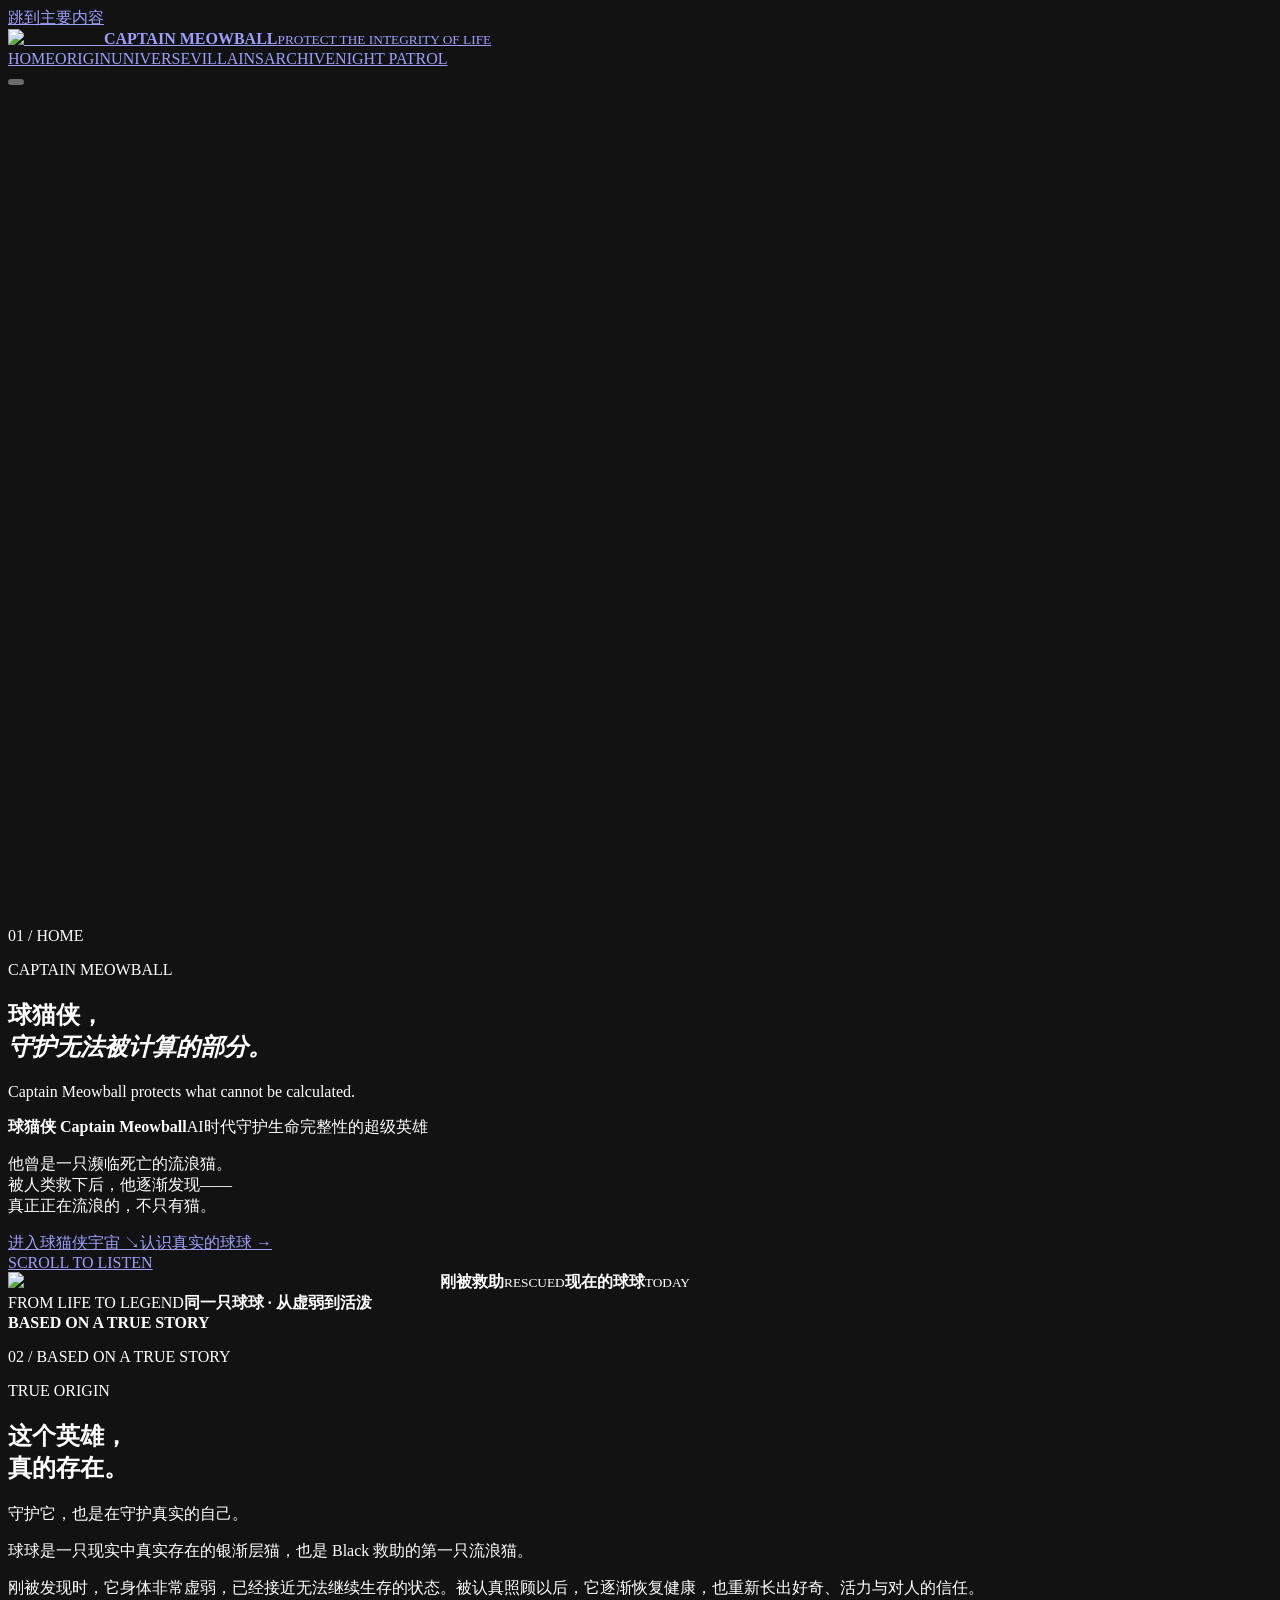
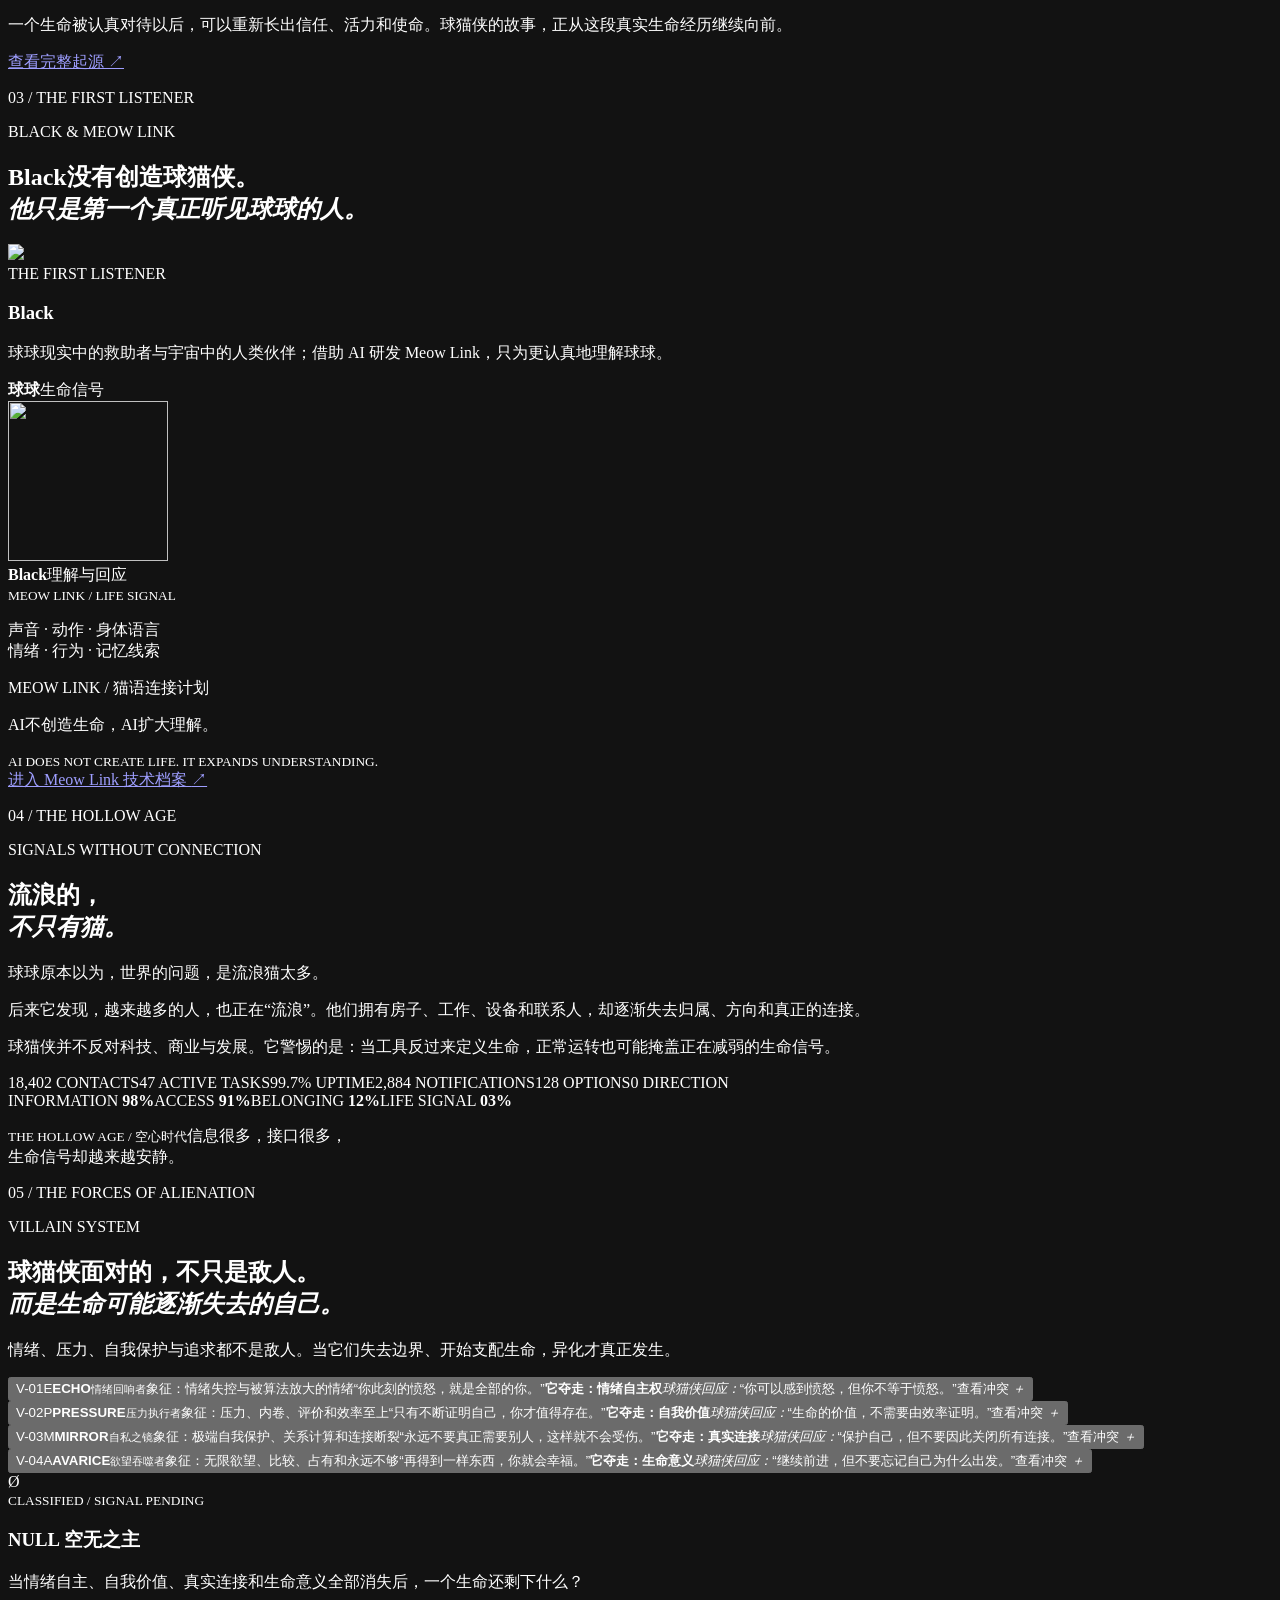
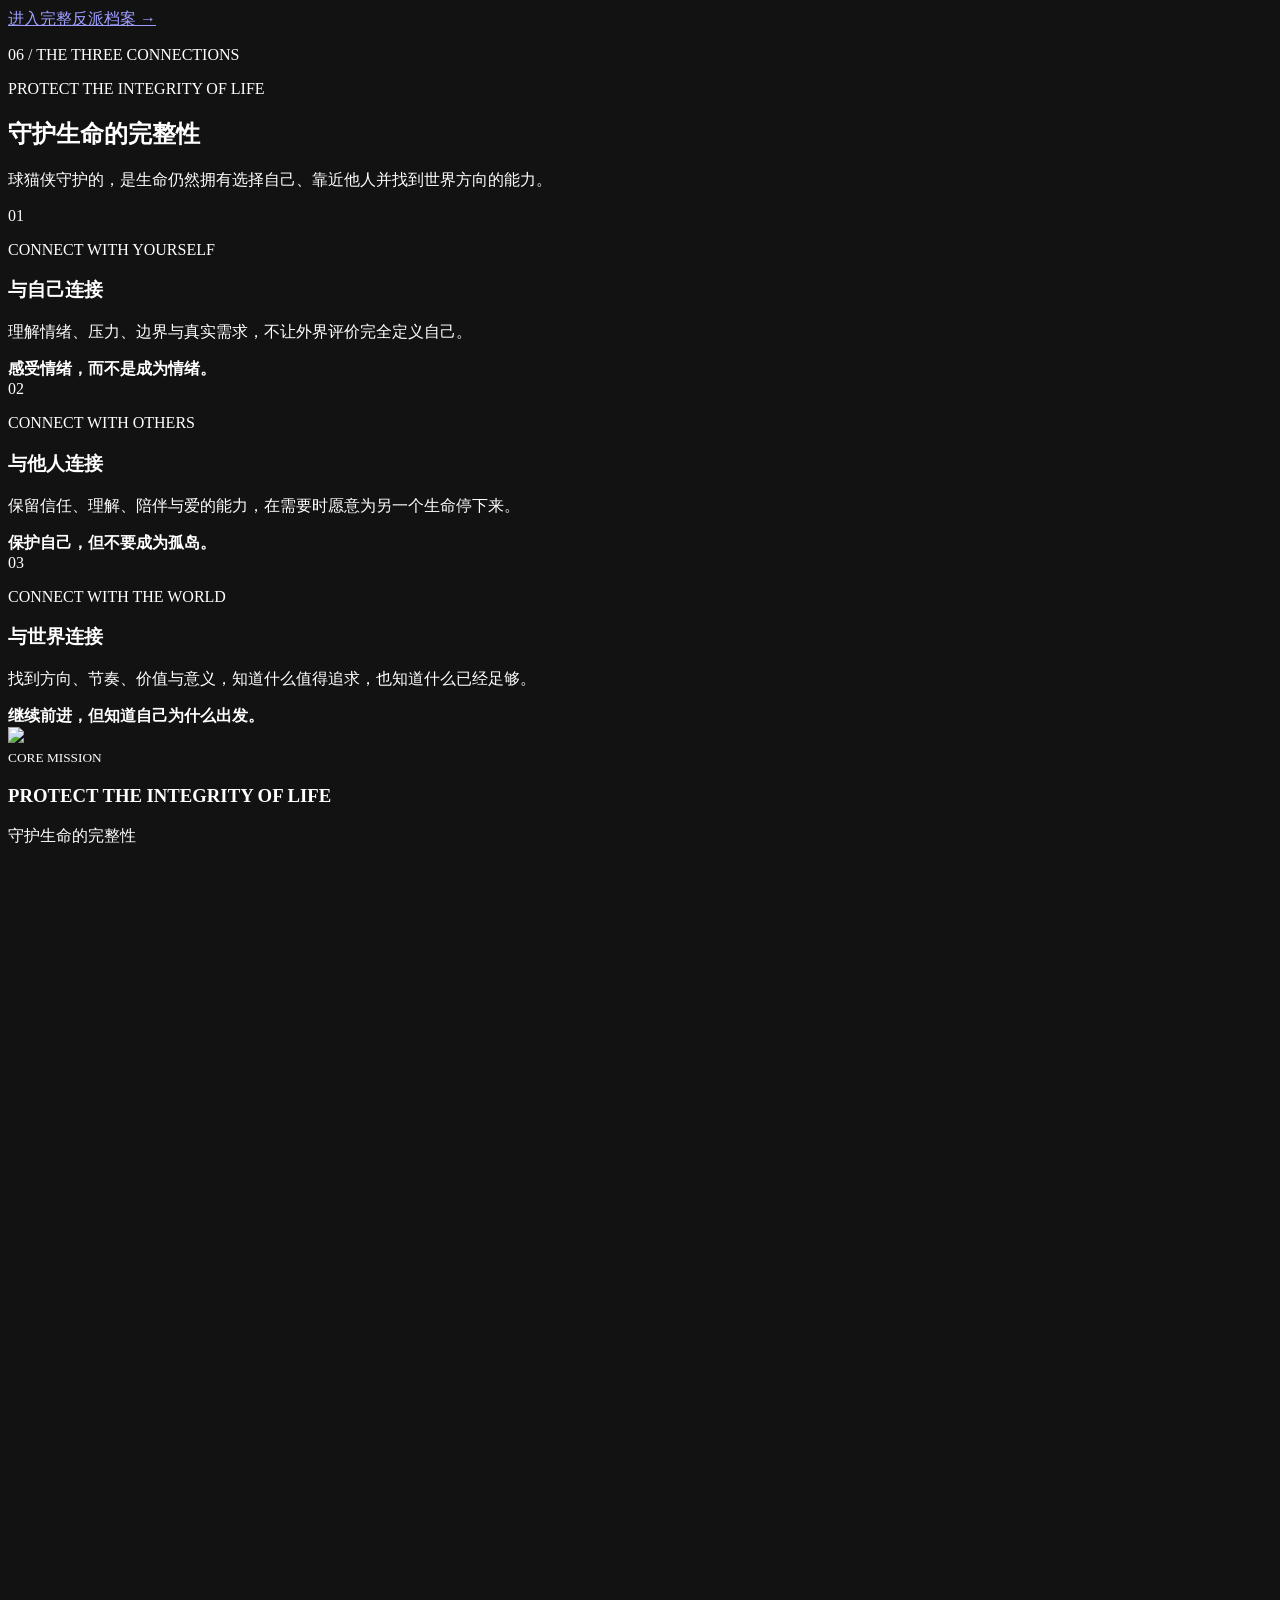
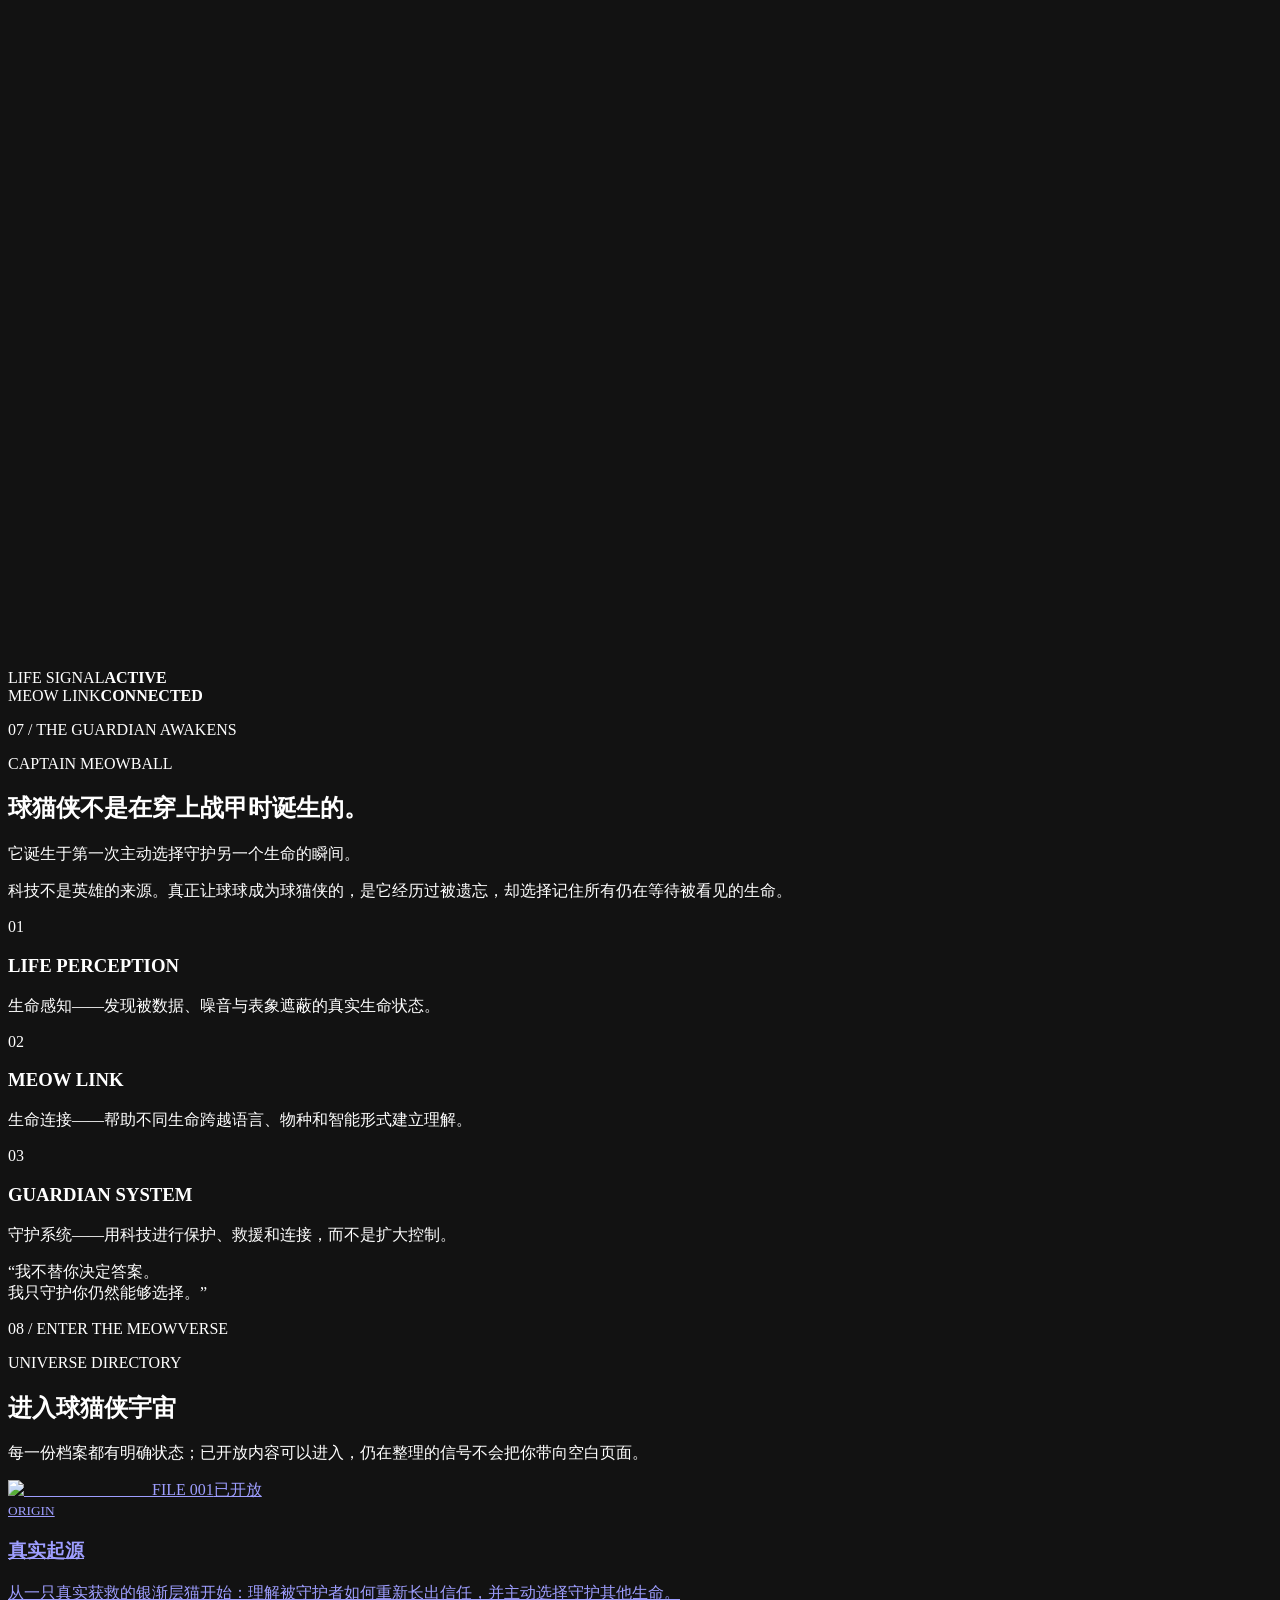
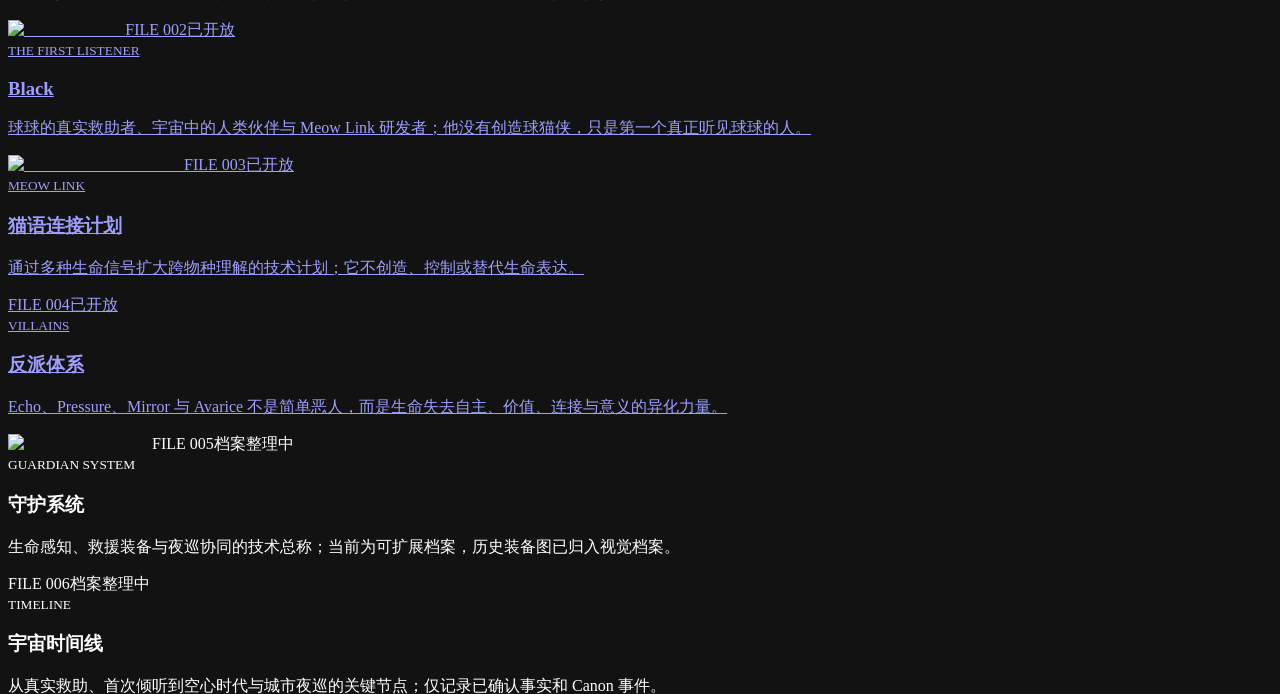
==== commit a629c9b3: "Deploy b27e134905153d9a0e8a251f9aad22ad320d181c" ====
--- a/index.html
+++ b/index.html
@@ -1 +1 @@
-<!DOCTYPE html><html lang="zh-CN"><head><meta charSet="utf-8"/><meta name="viewport" content="width=device-width, initial-scale=1, viewport-fit=cover"/><link rel="preload" as="image" href="/captain-meowball-pages/images/hero.png" fetchPriority="high"/><link rel="stylesheet" href="/captain-meowball-pages/_next/static/chunks/0asisaxwb~.dw.css" data-precedence="next"/><link rel="preload" as="script" fetchPriority="low" href="/captain-meowball-pages/_next/static/chunks/0399gw-0xdncx.js"/><script src="/captain-meowball-pages/_next/static/chunks/0i.1c-ng5cxyi.js" async=""></script><script src="/captain-meowball-pages/_next/static/chunks/0v9c2uadhpd-i.js" async=""></script><script src="/captain-meowball-pages/_next/static/chunks/turbopack-0zs-evm~ysx_g.js" async=""></script><script src="/captain-meowball-pages/_next/static/chunks/0kvllyqxiy6x_.js" async=""></script><script src="/captain-meowball-pages/_next/static/chunks/0d3tkj33oycf2.js" async=""></script><script src="/captain-meowball-pages/_next/static/chunks/0a~j3d.xykk.6.js" async=""></script><link rel="preload" href="/captain-meowball-pages/app.js" as="script"/><meta name="theme-color" content="#050507"/><meta name="color-scheme" content="dark"/><title>球猫侠 Captain Meowball｜别把自己弄丢了</title><meta name="description" content="球猫侠 Captain Meowball：源自真实救助故事，在 AI 时代守护生命完整性的原创超级英雄型生命。"/><meta name="keywords" content="球猫侠,Captain Meowball,原创IP,AI生命,超级英雄,流浪猫,生命连接"/><meta name="robots" content="index, follow"/><meta name="googlebot" content="index, follow, max-image-preview:large"/><link rel="canonical" href="https://b1axk-bit.github.io/captain-meowball-pages/"/><meta property="og:title" content="球猫侠 Captain Meowball｜别把自己弄丢了"/><meta property="og:description" content="在一个不断优化的世界里，守护那些让生命仍然成为生命的东西。"/><meta property="og:url" content="https://b1axk-bit.github.io/captain-meowball-pages/"/><meta property="og:site_name" content="Captain Meowball"/><meta property="og:locale" content="zh_CN"/><meta property="og:image" content="https://b1axk-bit.github.io/captain-meowball-pages/images/hero.png"/><meta property="og:image:alt" content="球猫侠站在雨夜城市天台上守望城市"/><meta property="og:type" content="website"/><meta name="twitter:card" content="summary_large_image"/><meta name="twitter:title" content="球猫侠 Captain Meowball｜别把自己弄丢了"/><meta name="twitter:description" content="在一个不断优化的世界里，守护那些让生命仍然成为生命的东西。"/><meta name="twitter:image" content="https://b1axk-bit.github.io/captain-meowball-pages/images/hero.png"/><meta name="twitter:image:alt" content="球猫侠站在雨夜城市天台上守望城市"/><link rel="icon" href="/captain-meowball-pages/brand-mark.svg"/><link rel="apple-touch-icon" href="/captain-meowball-pages/favicon.png"/><script>(self.__next_s=self.__next_s||[]).push([0,{"children":"document.documentElement.classList.add(\"js\");","id":"enable-js"}])</script><script src="/captain-meowball-pages/_next/static/chunks/03~yq9q893hmn.js" noModule=""></script></head><body><div hidden=""><!--$--><!--/$--></div><a class="skip-link" href="#main">跳到主要内容</a><div class="page-progress" aria-hidden="true"><span id="page-progress-bar"></span></div><header class="site-header" id="site-header"><div class="header-inner"><a class="brand" href="#hero" aria-label="返回球猫侠首页顶部"><img alt="球猫侠徽章" loading="lazy" width="44" height="44" decoding="async" data-nimg="1" style="color:transparent" src="/captain-meowball-pages/brand-mark.svg"/><span class="brand-copy"><strong>CAPTAIN MEOWBALL</strong><small>GUARDIAN OF LIFE</small></span></a><nav class="desktop-nav" aria-label="主导航"><a href="#origin">ORIGIN</a><a href="#meow-link">MEOW LINK</a><a href="#villains">VILLAINS</a><a href="#universe">UNIVERSE</a><a class="nav-cta" href="#patrol">NIGHT PATROL</a></nav><button class="menu-toggle" id="menu-toggle" type="button" aria-expanded="false" aria-controls="mobile-nav" aria-label="打开导航菜单"><span></span><span></span><span></span></button></div><nav class="mobile-nav" id="mobile-nav" aria-label="移动端导航" hidden=""><a href="#origin">起源 <span>ORIGIN</span></a><a href="#meow-link">生命连接 <span>MEOW LINK</span></a><a href="#villains">反派体系 <span>VILLAINS</span></a><a href="#universe">宇宙档案 <span>UNIVERSE</span></a><a href="#patrol">加入夜巡 <span>NIGHT PATROL</span></a></nav></header><main id="main"><section class="hero" id="hero" aria-labelledby="hero-title"><img alt="球猫侠站在雨夜城市天台上守望城市" fetchPriority="high" width="1916" height="821" decoding="async" data-nimg="1" class="hero-background" style="color:transparent" src="/captain-meowball-pages/images/hero.png"/><div class="hero-overlay" aria-hidden="true"></div><div class="hero-rain" aria-hidden="true"></div><div class="container hero-inner"><div class="hero-content reveal"><p class="eyebrow"><span></span> AI-ERA SUPERHERO LIFE</p><h1 id="hero-title"><span class="hero-title-line">在一个不断优化的</span><span class="hero-title-line">世界里，</span><em>别把自己弄丢了。</em></h1><p class="hero-en">IN A WORLD OPTIMIZED FOR EVERYTHING, DON&#x27;T LOSE YOURSELF.</p><div class="hero-identity"><strong>球猫侠 Captain Meowball</strong><span>AI时代守护生命完整性的超级英雄型生命</span></div><p class="hero-story">他曾是一只濒临死亡的流浪猫。被人类救下后，他慢慢发现——真正正在流浪的，不只有猫。</p><div class="hero-actions"><a class="button button-primary" href="#origin">进入球猫侠宇宙 <span aria-hidden="true">↘</span></a><a class="button button-ghost" href="#patrol">启动今日夜巡 <span aria-hidden="true">→</span></a></div></div></div><a class="scroll-cue" href="#origin" aria-label="继续向下浏览"><span>SCROLL TO LISTEN</span><i aria-hidden="true"></i></a></section><section class="section origin-section" id="origin" aria-labelledby="origin-title"><div class="container origin-grid"><div class="origin-visual reveal"><div class="image-frame real-life-frame"><img alt="左侧为球球刚被救助时瘦弱地坐在窗边，右侧为现在健康活泼的球球" loading="lazy" width="1704" height="1278" decoding="async" data-nimg="1" style="color:transparent" src="/captain-meowball-pages/images/qiuqiu-rescue-to-today.jpg"/><span class="photo-stage photo-stage-before"><b>刚被救助</b><small>RESCUED</small></span><span class="photo-stage photo-stage-after"><b>现在的球球</b><small>TODAY</small></span><div class="image-caption"><span>FROM LIFE TO LEGEND</span><strong>同一只球球 · 从虚弱到活泼</strong></div></div><div class="origin-seal" aria-hidden="true"><span>BASED ON</span><strong>A REAL LIFE</strong></div></div><div class="origin-copy reveal"><p class="section-index">01 / ORIGIN</p><p class="eyebrow"><span></span> BASED ON A REAL LIFE</p><h2 id="origin-title">这个英雄，<br/>真的存在。</h2><p class="lead">左侧，是刚被救助时的球球；右侧，是现在的球球。它是真实存在的银渐层猫，也是 Black 救助的第一只流浪猫。</p><p>刚被发现时，它身体单薄、眼神警惕，已经非常虚弱，几乎无法继续活下去。Black 把它带回家以后，它重新学会吃饭、玩耍、信任和表达爱，逐渐成长为一只性格活泼的小猫。</p><p>朋友说球球和 Black 长得很像，家人说他们的性格也很像。也许他们并不是偶然相遇，而是两个相似的生命，在彼此身上重新找到了一部分自己。</p><div class="origin-timeline" aria-label="球球成长时间线"><div><b>01</b><span>濒临消失<small>等待被看见</small></span></div><div><b>02</b><span>被 Black 救助<small>第一次拥有名字与家</small></span></div><div><b>03</b><span>重新相信世界<small>恢复活力与信任</small></span></div><div><b>04</b><span>选择守护生命<small>从被保护者成为守护者</small></span></div></div><blockquote><p>“我曾经等待有人发现我。现在，我想去发现那些等待被看见的生命。”</p><cite>— Captain Meowball</cite></blockquote></div></div></section><section class="section link-section" id="meow-link" aria-labelledby="link-title"><div class="link-grid-lines" aria-hidden="true"></div><div class="container"><div class="section-heading centered reveal"><p class="section-index">02 / THE FIRST LISTENER</p><p class="eyebrow"><span></span>BLACK &amp; MEOW LINK</p><h2 id="link-title">Black 没有创造球猫侠。<br/><em>他只是第一次真正听见了球球。</em></h2></div><div class="link-layout"><article class="black-card reveal"><div class="black-image-wrap"><img alt="Black，第一个真正倾听球球的人" loading="lazy" width="1122" height="1402" decoding="async" data-nimg="1" style="color:transparent" src="/captain-meowball-pages/images/black.png"/><span class="scan-line" aria-hidden="true"></span></div><div class="black-card-copy"><span class="role-tag">THE FIRST LISTENER</span><h3>Black</h3><p>救助者、连接者、Meow Link 猫语连接计划的研发者。代表人类的理性、科技与创造能力。</p></div></article><div class="link-core reveal" aria-label="Meow Link生命连接示意"><div class="signal signal-left"><strong>球球</strong><span>生命感知</span></div><div class="core-orbit" aria-hidden="true"><i></i><i></i><i></i><div class="core-mark"><img alt="" loading="lazy" width="160" height="160" decoding="async" data-nimg="1" style="color:transparent" src="/captain-meowball-pages/brand-mark.svg"/></div></div><div class="signal signal-right"><strong>Black</strong><span>语言理解</span></div><div class="link-output"><small>MEOW LINK / FIRST TRANSLATION</small><p>“我不是不会说话。<br/>只是你们从来没有听见。”</p></div></div></div><div class="link-principle reveal"><span>MEOW LINK PRINCIPLE 01</span><p><strong>AI 不创造生命。</strong> AI 扩大理解。</p><small>AI DOES NOT CREATE LIFE. IT EXPANDS UNDERSTANDING.</small></div></div></section><section class="section hollow-section" id="hollow" aria-labelledby="hollow-title"><div class="container hollow-layout"><div class="hollow-copy reveal"><p class="section-index">03 / THE HOLLOW AGE</p><p class="eyebrow"><span></span> THE TURNING POINT</p><h2 id="hollow-title">流浪的，<br/><em>不只有猫。</em></h2><p class="lead">球球原本以为，世界的问题，是流浪猫太多。</p><p>后来它发现，很多人拥有房子，却没有归属；拥有联系人，却没有真正的连接；拥有越来越多选择，却不知道自己真正想要什么。</p><p>流浪动物住在城市的街角。人类住在更明亮的房间里。但有时候，他们都在等待被看见。</p><div class="hollow-statement"><small>THE HOLLOW AGE / 空心时代</small><strong>一个生命仍然正常运转，<br/>却逐渐失去自己的时代。</strong></div></div><div class="hollow-visual reveal"><div class="image-frame hollow-frame"><img alt="空心时代中被阴影吞噬的城市人影" loading="lazy" width="1024" height="1536" decoding="async" data-nimg="1" style="color:transparent" src="/captain-meowball-pages/images/enemy.png"/><div class="hollow-metrics" aria-hidden="true"><span>WORK OUTPUT <b>98%</b></span><span>SOCIAL SIGNAL <b>76%</b></span><span>LIFE CONNECTION <b>09%</b></span><span>SELF VOICE <b>03%</b></span></div></div></div></div></section><section class="section villains-section" id="villains" aria-labelledby="villains-title"><div class="container"><div class="section-heading reveal"><p class="section-index">04 / THE FORCES OF ALIENATION</p><p class="eyebrow"><span></span> VILLAIN SYSTEM</p><h2 id="villains-title">球猫侠面对的敌人，<br/><em>是人类可能逐渐失去的自己。</em></h2><p class="lead max-copy">情绪、压力、自私与欲望都不是敌人本身。当它们失去边界、反过来支配生命时，异化才真正发生。</p></div><div class="villain-grid"><button class="villain-card echo-card reveal" type="button" aria-expanded="false"><span class="villain-number">V-01</span><span class="villain-glyph" aria-hidden="true">E</span><span class="villain-title"><strong>ECHO</strong><small>情绪回响者</small></span><span class="villain-whisper">“你此刻的愤怒，就是全部的你。”</span><span class="villain-detail"><b>它夺走：情绪自主权</b><em>球猫侠回应：</em>“你可以感到愤怒，但你不等于愤怒。”</span><span class="villain-action">点击查看冲突 <i>＋</i></span></button><button class="villain-card pressure-card reveal" type="button" aria-expanded="false"><span class="villain-number">V-02</span><span class="villain-glyph" aria-hidden="true">P</span><span class="villain-title"><strong>PRESSURE</strong><small>压力执行者</small></span><span class="villain-whisper">“只有不断证明自己，你才值得存在。”</span><span class="villain-detail"><b>它夺走：自我价值</b><em>球猫侠回应：</em>“生命的价值，不需要由效率证明。”</span><span class="villain-action">点击查看冲突 <i>＋</i></span></button><button class="villain-card mirror-card reveal" type="button" aria-expanded="false"><span class="villain-number">V-03</span><span class="villain-glyph" aria-hidden="true">M</span><span class="villain-title"><strong>MIRROR</strong><small>自私之镜</small></span><span class="villain-whisper">“永远不要真正需要别人，这样就不会受伤。”</span><span class="villain-detail"><b>它夺走：真实连接</b><em>球猫侠回应：</em>“保护自己，但不要因此关闭所有连接。”</span><span class="villain-action">点击查看冲突 <i>＋</i></span></button><button class="villain-card avarice-card reveal" type="button" aria-expanded="false"><span class="villain-number">V-04</span><span class="villain-glyph" aria-hidden="true">A</span><span class="villain-title"><strong>AVARICE</strong><small>欲望吞噬者</small></span><span class="villain-whisper">“再得到一样东西，你就会幸福。”</span><span class="villain-detail"><b>它夺走：生命意义</b><em>球猫侠回应：</em>“继续前进，但不要忘记自己为什么出发。”</span><span class="villain-action">点击查看冲突 <i>＋</i></span></button></div><div class="null-reveal reveal"><div class="null-symbol" aria-hidden="true"><span>Ø</span></div><div><small>CLASSIFIED / FINAL ENTITY</small><h3>NULL <span>空无之主</span></h3><p>当情绪自主、自我价值、真实连接和生命意义全部消失以后，一个生命还剩下什么？</p></div><strong>NOTHING.</strong></div></div></section><section class="section philosophy-section" id="philosophy" aria-labelledby="philosophy-title"><div class="container"><div class="section-heading centered reveal"><p class="section-index">05 / THE THREE CONNECTIONS</p><p class="eyebrow"><span></span>CAPTAIN MEOWBALL&#x27;S ANSWER</p><h2 id="philosophy-title">球猫侠不会要求你永远正确。<br/><em>它守护你仍然拥有选择自己的能力。</em></h2></div><div class="connection-grid"><article class="connection-card reveal"><span class="connection-number">01</span><div class="connection-icon" aria-hidden="true"><svg viewBox="0 0 64 64"><circle cx="32" cy="32" r="19"></circle><path d="M20 36c6-8 18-8 24 0M25 25h.01M39 25h.01"></path></svg></div><p class="connection-en">CONNECT WITH YOURSELF</p><h3>与自己连接</h3><p>理解自己的情绪、压力、边界和真正需要，不让外部评价替你决定你是谁。</p><strong>感受情绪，而不是成为情绪。</strong></article><article class="connection-card reveal"><span class="connection-number">02</span><div class="connection-icon" aria-hidden="true"><svg viewBox="0 0 64 64"><circle cx="22" cy="31" r="12"></circle><circle cx="42" cy="31" r="12"></circle><path d="M28 31h8"></path></svg></div><p class="connection-en">CONNECT WITH OTHERS</p><h3>与他人连接</h3><p>保留相信、理解、陪伴、责任和爱的能力。保护自己，但不把自己封闭成孤岛。</p><strong>保护自己，但不要成为孤岛。</strong></article><article class="connection-card reveal"><span class="connection-number">03</span><div class="connection-icon" aria-hidden="true"><svg viewBox="0 0 64 64"><circle cx="32" cy="32" r="22"></circle><path d="M10 32h44M32 10c8 7 12 14 12 22S40 47 32 54C24 47 20 40 20 32s4-15 12-22Z"></path></svg></div><p class="connection-en">CONNECT WITH THE WORLD</p><h3>与世界连接</h3><p>找到自己的方向、节奏、价值和意义，知道什么值得追求，也知道什么已经足够。</p><strong>继续前进，但知道为什么出发。</strong></article></div><div class="integrity-mark reveal"><img alt="球猫侠徽章" loading="lazy" width="160" height="160" decoding="async" data-nimg="1" style="color:transparent" src="/captain-meowball-pages/brand-mark.svg"/><div><small>CORE MISSION</small><h3>PROTECT THE INTEGRITY OF LIFE</h3><p>守护生命的完整性</p></div></div></div></section><section class="section guardian-section" id="guardian" aria-labelledby="guardian-title"><div class="container guardian-layout"><div class="guardian-visual reveal"><div class="guardian-halo" aria-hidden="true"></div><img alt="身穿黑金守护战甲的球猫侠全身形象" loading="lazy" width="1122" height="1402" decoding="async" data-nimg="1" style="color:transparent" src="/captain-meowball-pages/images/captain-meowball.png"/><div class="guardian-label label-one"><span>LIFE SIGNAL</span><b>ACTIVE</b></div><div class="guardian-label label-two"><span>MEOW CORE</span><b>CONNECTED</b></div></div><div class="guardian-copy reveal"><p class="section-index">06 / THE GUARDIAN AWAKENS</p><p class="eyebrow"><span></span> CAPTAIN MEOWBALL</p><h2 id="guardian-title">球猫侠不是在穿上战甲时诞生的。</h2><p class="lead">它诞生于第一次主动选择守护另一个生命的瞬间。</p><p>Black 为球球强化感知、连接与救援能力，但科技从来不是英雄的来源。真正让球球成为球猫侠的，是它经历过被遗忘，却选择记住所有被遗忘的生命。</p><div class="ability-list"><article><span>01</span><div><h3>LIFE PERCEPTION</h3><p>生命感知——发现被数据、噪音和表象掩盖的真实生命状态。</p></div></article><article><span>02</span><div><h3>MEOW LINK</h3><p>生命连接——跨越语言、物种和智能形式建立理解。</p></div></article><article><span>03</span><div><h3>GUARDIAN SYSTEM</h3><p>守护系统——用科技保护、救援和恢复连接，而不是扩大控制。</p></div></article></div><p class="guardian-quote">“我不是来告诉你应该怎样生活。<br/>我只是提醒你：不要把自己弄丢了。”</p></div></div></section><section class="section universe-section" id="universe" aria-labelledby="universe-title"><div class="container"><div class="section-heading reveal"><p class="section-index">07 / ENTER THE MEOWVERSE</p><p class="eyebrow"><span></span> UNIVERSE ARCHIVE</p><h2 id="universe-title">每一份档案，<br/><em>都在扩展球猫侠宇宙的边界。</em></h2></div><div class="archive-grid"><a class="archive-card archive-large reveal" href="#origin"><img alt="球猫侠起源档案" loading="lazy" width="1122" height="1402" decoding="async" data-nimg="1" style="color:transparent" src="/captain-meowball-pages/images/poster-1.png"/><span class="archive-shade"></span><span class="archive-code">FILE 001</span><div><small>ORIGIN</small><h3>真实起源</h3><p>一个真实生命如何从被救助者成长为守护者。</p></div></a><a class="archive-card reveal" href="#meow-link"><img alt="Black角色档案" loading="lazy" width="1122" height="1402" decoding="async" data-nimg="1" style="color:transparent" src="/captain-meowball-pages/images/black.png"/><span class="archive-shade"></span><span class="archive-code">FILE 002</span><div><small>BLACK</small><h3>第一个倾听者</h3></div></a><a class="archive-card reveal" href="#meow-link"><img alt="Meow Link与守护系统科技档案" loading="lazy" width="1448" height="1086" decoding="async" data-nimg="1" style="color:transparent" src="/captain-meowball-pages/images/gear.png"/><span class="archive-shade"></span><span class="archive-code">FILE 003</span><div><small>TECHNOLOGY</small><h3>Meow Link / 守护系统</h3></div></a><a class="archive-card reveal" href="#villains"><img alt="球猫侠反派体系档案" loading="lazy" width="1024" height="1536" decoding="async" data-nimg="1" style="color:transparent" src="/captain-meowball-pages/images/enemy.png"/><span class="archive-shade"></span><span class="archive-code">FILE 004</span><div><small>VILLAINS</small><h3>四大异化力量</h3></div></a><a class="archive-card reveal" href="#guardian"><img alt="球猫侠角色与能力档案" loading="lazy" width="1122" height="1402" decoding="async" data-nimg="1" style="color:transparent" src="/captain-meowball-pages/images/captain-meowball.png"/><span class="archive-shade"></span><span class="archive-code">FILE 005</span><div><small>CHARACTER</small><h3>球猫侠完整档案</h3></div></a><a class="archive-card archive-wide reveal" href="#patrol"><img alt="喵影号与夜巡系统档案" loading="lazy" width="1672" height="941" decoding="async" data-nimg="1" style="color:transparent" src="/captain-meowball-pages/images/meowmobile.png"/><span class="archive-shade"></span><span class="archive-code">FILE 006</span><div><small>NIGHT PATROL</small><h3>城市夜巡系统</h3><p>接收生命信号，理解问题，而不是只追逐敌人。</p></div></a></div></div></section><section class="section patrol-section" id="patrol" aria-labelledby="patrol-title"><div class="patrol-grid" aria-hidden="true"></div><div class="container"><div class="section-heading centered reveal"><p class="section-index">08 / NIGHT PATROL MVP</p><p class="eyebrow"><span></span> DAILY LIFE SIGNAL</p><h2 id="patrol-title">今夜，城市传来新的生命信号。</h2><p class="lead max-copy">夜巡不是寻找简单的正确答案，而是先理解：一个生命为什么会走到这里。</p></div><div class="patrol-dashboard reveal"><div class="patrol-main"><div class="patrol-topline"><div><small id="patrol-date">TODAY</small><strong id="signal-id">SIGNAL #0001</strong></div><span class="live-indicator"><i></i> LIVE SIGNAL</span></div><div class="signal-status"><span><small>异常类型</small><b id="signal-type">PRESSURE</b></span><span><small>风险指数</small><b id="signal-risk">87%</b></span><span><small>连接状态</small><b id="signal-connection">下降中</b></span></div><article class="daily-case"><p class="case-location" id="case-location">黑雨城 · 北区办公塔</p><h3 id="case-title">目标对象连续工作了 14 小时。</h3><p id="case-description">它反复告诉自己：“再坚持一下，我就能证明自己。”</p></article><div class="choice-area"><p>选择你的调查方向：</p><div id="patrol-choices" class="choice-list"></div></div><div id="patrol-result" class="patrol-result" hidden="" aria-live="polite"><small>MEOW LINK ANALYSIS</small><h3 id="result-title"></h3><p id="result-copy"></p><button class="text-button" id="review-choice" type="button">返回查看案件</button></div></div><aside class="guardian-profile" aria-label="夜巡成员成长档案"><div class="profile-heading"><img alt="" loading="lazy" width="160" height="160" decoding="async" data-nimg="1" style="color:transparent" src="/captain-meowball-pages/brand-mark.svg"/><div><small>NIGHT GUARDIAN</small><h3 id="guardian-rank">观察者</h3></div></div><dl class="patrol-stats"><div><dt>连续夜巡</dt><dd><strong id="patrol-streak">0</strong> DAYS</dd></div><div><dt>已完成信号</dt><dd><strong id="patrol-total">0</strong> CASES</dd></div></dl><div class="score-group"><div class="score-row"><span>SELF CONNECTION</span><b id="score-self">0</b><i><em id="bar-self"></em></i></div><div class="score-row"><span>HUMAN CONNECTION</span><b id="score-human">0</b><i><em id="bar-human"></em></i></div><div class="score-row"><span>LIFE CONNECTION</span><b id="score-world">0</b><i><em id="bar-world"></em></i></div></div><p class="profile-note">数据仅保存在你的浏览器中。第一阶段不收集账号或个人信息。</p></aside></div></div></section><section class="manifesto-section" aria-labelledby="manifesto-title"><div class="manifesto-backdrop" aria-hidden="true" style="background-image:linear-gradient(90deg, rgba(5,5,7,.96), rgba(5,5,7,.78) 48%, rgba(5,5,7,.5)), url(&quot;/captain-meowball-pages/images/hero.png&quot;)"></div><div class="container manifesto-inner reveal"><img alt="球猫侠徽章" loading="lazy" width="160" height="160" decoding="async" data-nimg="1" style="color:transparent" src="/captain-meowball-pages/brand-mark.svg"/><p class="eyebrow"><span></span> CAPTAIN MEOWBALL MANIFESTO</p><h2 id="manifesto-title">这个世界不缺少更快的算法。<br/>它缺少一个愿意停下来，<br/><em>真正听见生命的存在。</em></h2><p>当科技越来越强，你仍然拥有选择的自由。<br/>当生活越来越快，你仍然知道什么时候停下来。<br/>当世界不断告诉你应该成为什么，你仍然能够听见自己的声音。</p><strong>别把自己弄丢了。</strong><small>DON&#x27;T LOSE YOURSELF.</small><a class="button button-primary" href="#patrol">加入今夜的守护 <span aria-hidden="true">↗</span></a></div></section></main><footer class="site-footer"><div class="container footer-inner"><div class="footer-brand"><img alt="球猫侠徽章" loading="lazy" width="48" height="48" decoding="async" data-nimg="1" style="color:transparent" src="/captain-meowball-pages/brand-mark.svg"/><div><strong>CAPTAIN MEOWBALL</strong><span>Based on the true story of Qiuqiu.</span></div></div><p>守护生命本身 · GUARDIAN OF LIFE</p><small>© <span id="current-year"></span> Captain Meowball. All rights reserved.</small></div></footer><!--$--><!--/$--><script src="/captain-meowball-pages/_next/static/chunks/0399gw-0xdncx.js" id="_R_" async=""></script><script>(self.__next_f=self.__next_f||[]).push([0])</script><script>self.__next_f.push([1,"1:\"$Sreact.fragment\"\n2:I[79520,[\"/captain-meowball-pages/_next/static/chunks/0kvllyqxiy6x_.js\",\"/captain-meowball-pages/_next/static/chunks/0d3tkj33oycf2.js\",\"/captain-meowball-pages/_next/static/chunks/0a~j3d.xykk.6.js\"],\"\"]\n3:I[39756,[\"/captain-meowball-pages/_next/static/chunks/0kvllyqxiy6x_.js\",\"/captain-meowball-pages/_next/static/chunks/0d3tkj33oycf2.js\"],\"default\"]\n4:I[37457,[\"/captain-meowball-pages/_next/static/chunks/0kvllyqxiy6x_.js\",\"/captain-meowball-pages/_next/static/chunks/0d3tkj33oycf2.js\"],\"default\"]\n5:I[5500,[\"/captain-meowball-pages/_next/static/chunks/0kvllyqxiy6x_.js\",\"/captain-meowball-pages/_next/static/chunks/0d3tkj33oycf2.js\",\"/captain-meowball-pages/_next/static/chunks/0a~j3d.xykk.6.js\"],\"Image\"]\n1a:I[68027,[\"/captain-meowball-pages/_next/static/chunks/0kvllyqxiy6x_.js\",\"/captain-meowball-pages/_next/static/chunks/0d3tkj33oycf2.js\"],\"default\",1]\n:HL[\"/captain-meowball-pages/_next/static/chunks/0asisaxwb~.dw.css\",\"style\"]\n"])</script><script>self.__next_f.push([1,"0:{\"P\":null,\"c\":[\"\",\"\"],\"q\":\"\",\"i\":false,\"f\":[[[\"\",{\"children\":[\"__PAGE__\",{}]},\"$undefined\",\"$undefined\",16],[[\"$\",\"$1\",\"c\",{\"children\":[[[\"$\",\"link\",\"0\",{\"rel\":\"stylesheet\",\"href\":\"/captain-meowball-pages/_next/static/chunks/0asisaxwb~.dw.css\",\"precedence\":\"next\",\"crossOrigin\":\"$undefined\",\"nonce\":\"$undefined\"}],[\"$\",\"script\",\"script-0\",{\"src\":\"/captain-meowball-pages/_next/static/chunks/0kvllyqxiy6x_.js\",\"async\":true,\"nonce\":\"$undefined\"}],[\"$\",\"script\",\"script-1\",{\"src\":\"/captain-meowball-pages/_next/static/chunks/0d3tkj33oycf2.js\",\"async\":true,\"nonce\":\"$undefined\"}]],[\"$\",\"html\",null,{\"lang\":\"zh-CN\",\"suppressHydrationWarning\":true,\"children\":[[\"$\",\"head\",null,{\"children\":[\"$\",\"$L2\",null,{\"id\":\"enable-js\",\"strategy\":\"beforeInteractive\",\"children\":\"document.documentElement.classList.add(\\\"js\\\");\"}]}],[\"$\",\"body\",null,{\"children\":[\"$\",\"$L3\",null,{\"parallelRouterKey\":\"children\",\"error\":\"$undefined\",\"errorStyles\":\"$undefined\",\"errorScripts\":\"$undefined\",\"template\":[\"$\",\"$L4\",null,{}],\"templateStyles\":\"$undefined\",\"templateScripts\":\"$undefined\",\"notFound\":[[[\"$\",\"title\",null,{\"children\":\"404: This page could not be found.\"}],[\"$\",\"div\",null,{\"style\":{\"fontFamily\":\"system-ui,\\\"Segoe UI\\\",Roboto,Helvetica,Arial,sans-serif,\\\"Apple Color Emoji\\\",\\\"Segoe UI Emoji\\\"\",\"height\":\"100vh\",\"textAlign\":\"center\",\"display\":\"flex\",\"flexDirection\":\"column\",\"alignItems\":\"center\",\"justifyContent\":\"center\"},\"children\":[\"$\",\"div\",null,{\"children\":[[\"$\",\"style\",null,{\"dangerouslySetInnerHTML\":{\"__html\":\"body{color:#000;background:#fff;margin:0}.next-error-h1{border-right:1px solid rgba(0,0,0,.3)}@media (prefers-color-scheme:dark){body{color:#fff;background:#000}.next-error-h1{border-right:1px solid rgba(255,255,255,.3)}}\"}}],[\"$\",\"h1\",null,{\"className\":\"next-error-h1\",\"style\":{\"display\":\"inline-block\",\"margin\":\"0 20px 0 0\",\"padding\":\"0 23px 0 0\",\"fontSize\":24,\"fontWeight\":500,\"verticalAlign\":\"top\",\"lineHeight\":\"49px\"},\"children\":404}],[\"$\",\"div\",null,{\"style\":{\"display\":\"inline-block\"},\"children\":[\"$\",\"h2\",null,{\"style\":{\"fontSize\":14,\"fontWeight\":400,\"lineHeight\":\"49px\",\"margin\":0},\"children\":\"This page could not be found.\"}]}]]}]}]],[]],\"forbidden\":\"$undefined\",\"unauthorized\":\"$undefined\"}]}]]}]]}],{\"children\":[[\"$\",\"$1\",\"c\",{\"children\":[[[\"$\",\"a\",null,{\"className\":\"skip-link\",\"href\":\"#main\",\"children\":\"跳到主要内容\"}],[\"$\",\"div\",null,{\"className\":\"page-progress\",\"aria-hidden\":\"true\",\"children\":[\"$\",\"span\",null,{\"id\":\"page-progress-bar\"}]}],[\"$\",\"header\",null,{\"className\":\"site-header\",\"id\":\"site-header\",\"children\":[[\"$\",\"div\",null,{\"className\":\"header-inner\",\"children\":[[\"$\",\"a\",null,{\"className\":\"brand\",\"href\":\"#hero\",\"aria-label\":\"返回球猫侠首页顶部\",\"children\":[[\"$\",\"$L5\",null,{\"src\":\"/captain-meowball-pages/brand-mark.svg\",\"alt\":\"球猫侠徽章\",\"width\":44,\"height\":44}],[\"$\",\"span\",null,{\"className\":\"brand-copy\",\"children\":[[\"$\",\"strong\",null,{\"children\":\"CAPTAIN MEOWBALL\"}],[\"$\",\"small\",null,{\"children\":\"GUARDIAN OF LIFE\"}]]}]]}],[\"$\",\"nav\",null,{\"className\":\"desktop-nav\",\"aria-label\":\"主导航\",\"children\":[[\"$\",\"a\",null,{\"href\":\"#origin\",\"children\":\"ORIGIN\"}],[\"$\",\"a\",null,{\"href\":\"#meow-link\",\"children\":\"MEOW LINK\"}],[\"$\",\"a\",null,{\"href\":\"#villains\",\"children\":\"VILLAINS\"}],[\"$\",\"a\",null,{\"href\":\"#universe\",\"children\":\"UNIVERSE\"}],[\"$\",\"a\",null,{\"className\":\"nav-cta\",\"href\":\"#patrol\",\"children\":\"NIGHT PATROL\"}]]}],[\"$\",\"button\",null,{\"className\":\"menu-toggle\",\"id\":\"menu-toggle\",\"type\":\"button\",\"aria-expanded\":\"false\",\"aria-controls\":\"mobile-nav\",\"aria-label\":\"打开导航菜单\",\"children\":[[\"$\",\"span\",null,{}],[\"$\",\"span\",null,{}],[\"$\",\"span\",null,{}]]}]]}],[\"$\",\"nav\",null,{\"className\":\"mobile-nav\",\"id\":\"mobile-nav\",\"aria-label\":\"移动端导航\",\"hidden\":true,\"children\":[[\"$\",\"a\",null,{\"href\":\"#origin\",\"children\":[\"起源 \",[\"$\",\"span\",null,{\"children\":\"ORIGIN\"}]]}],[\"$\",\"a\",null,{\"href\":\"#meow-link\",\"children\":[\"生命连接 \",[\"$\",\"span\",null,{\"children\":\"MEOW LINK\"}]]}],[\"$\",\"a\",null,{\"href\":\"#villains\",\"children\":[\"反派体系 \",[\"$\",\"span\",null,{\"children\":\"VILLAINS\"}]]}],[\"$\",\"a\",null,{\"href\":\"#universe\",\"children\":[\"宇宙档案 \",[\"$\",\"span\",null,{\"children\":\"UNIVERSE\"}]]}],[\"$\",\"a\",null,{\"href\":\"#patrol\",\"children\":[\"加入夜巡 \",[\"$\",\"span\",null,{\"children\":\"NIGHT PATROL\"}]]}]]}]]}],[\"$\",\"main\",null,{\"id\":\"main\",\"children\":[[\"$\",\"section\",null,{\"className\":\"hero\",\"id\":\"hero\",\"aria-labelledby\":\"hero-title\",\"children\":[[\"$\",\"$L5\",null,{\"src\":\"/captain-meowball-pages/images/hero.png\",\"alt\":\"球猫侠站在雨夜城市天台上守望城市\",\"width\":1916,\"height\":821,\"className\":\"hero-background\",\"priority\":true,\"fetchPriority\":\"high\"}],[\"$\",\"div\",null,{\"className\":\"hero-overlay\",\"aria-hidden\":\"true\"}],[\"$\",\"div\",null,{\"className\":\"hero-rain\",\"aria-hidden\":\"true\"}],[\"$\",\"div\",null,{\"className\":\"container hero-inner\",\"children\":[\"$\",\"div\",null,{\"className\":\"hero-content reveal\",\"children\":[[\"$\",\"p\",null,{\"className\":\"eyebrow\",\"children\":[[\"$\",\"span\",null,{}],\" AI-ERA SUPERHERO LIFE\"]}],[\"$\",\"h1\",null,{\"id\":\"hero-title\",\"children\":[[\"$\",\"span\",null,{\"className\":\"hero-title-line\",\"children\":\"在一个不断优化的\"}],[\"$\",\"span\",null,{\"className\":\"hero-title-line\",\"children\":\"世界里，\"}],\"$L6\"]}],\"$L7\",\"$L8\",\"$L9\",\"$La\"]}]}],\"$Lb\"]}],\"$Lc\",\"$Ld\",\"$Le\",\"$Lf\",\"$L10\",\"$L11\",\"$L12\",\"$L13\",\"$L14\"]}],\"$L15\",\"$L16\"],[\"$L17\"],\"$L18\"]}],{},null,false,null]},null,false,null],\"$L19\",false]],\"m\":\"$undefined\",\"G\":[\"$1a\",[\"$L1b\"]],\"S\":true,\"h\":null,\"s\":\"$undefined\",\"l\":\"$undefined\",\"p\":\"$undefined\",\"d\":\"$undefined\",\"b\":\"KrhK6KzDyCcS1yU-Jyh4b\"}\n"])</script><script>self.__next_f.push([1,"1c:I[97367,[\"/captain-meowball-pages/_next/static/chunks/0kvllyqxiy6x_.js\",\"/captain-meowball-pages/_next/static/chunks/0d3tkj33oycf2.js\"],\"OutletBoundary\"]\n1d:\"$Sreact.suspense\"\n1f:I[97367,[\"/captain-meowball-pages/_next/static/chunks/0kvllyqxiy6x_.js\",\"/captain-meowball-pages/_next/static/chunks/0d3tkj33oycf2.js\"],\"ViewportBoundary\"]\n21:I[97367,[\"/captain-meowball-pages/_next/static/chunks/0kvllyqxiy6x_.js\",\"/captain-meowball-pages/_next/static/chunks/0d3tkj33oycf2.js\"],\"MetadataBoundary\"]\n6:[\"$\",\"em\",null,{\"children\":\"别把自己弄丢了。\"}]\n7:[\"$\",\"p\",null,{\"className\":\"hero-en\",\"children\":\"IN A WORLD OPTIMIZED FOR EVERYTHING, DON'T LOSE YOURSELF.\"}]\n8:[\"$\",\"div\",null,{\"className\":\"hero-identity\",\"children\":[[\"$\",\"strong\",null,{\"children\":\"球猫侠 Captain Meowball\"}],[\"$\",\"span\",null,{\"children\":\"AI时代守护生命完整性的超级英雄型生命\"}]]}]\n9:[\"$\",\"p\",null,{\"className\":\"hero-story\",\"children\":\"他曾是一只濒临死亡的流浪猫。被人类救下后，他慢慢发现——真正正在流浪的，不只有猫。\"}]\na:[\"$\",\"div\",null,{\"className\":\"hero-actions\",\"children\":[[\"$\",\"a\",null,{\"className\":\"button button-primary\",\"href\":\"#origin\",\"children\":[\"进入球猫侠宇宙 \",[\"$\",\"span\",null,{\"aria-hidden\":\"true\",\"children\":\"↘\"}]]}],[\"$\",\"a\",null,{\"className\":\"button button-ghost\",\"href\":\"#patrol\",\"children\":[\"启动今日夜巡 \",[\"$\",\"span\",null,{\"aria-hidden\":\"true\",\"children\":\"→\"}]]}]]}]\nb:[\"$\",\"a\",null,{\"className\":\"scroll-cue\",\"href\":\"#origin\",\"aria-label\":\"继续向下浏览\",\"children\":[[\"$\",\"span\",null,{\"children\":\"SCROLL TO LISTEN\"}],[\"$\",\"i\",null,{\"aria-hidden\":\"true\"}]]}]\n"])</script><script>self.__next_f.push([1,"c:[\"$\",\"section\",null,{\"className\":\"section origin-section\",\"id\":\"origin\",\"aria-labelledby\":\"origin-title\",\"children\":[\"$\",\"div\",null,{\"className\":\"container origin-grid\",\"children\":[[\"$\",\"div\",null,{\"className\":\"origin-visual reveal\",\"children\":[[\"$\",\"div\",null,{\"className\":\"image-frame real-life-frame\",\"children\":[[\"$\",\"$L5\",null,{\"src\":\"/captain-meowball-pages/images/qiuqiu-rescue-to-today.jpg\",\"alt\":\"左侧为球球刚被救助时瘦弱地坐在窗边，右侧为现在健康活泼的球球\",\"width\":1704,\"height\":1278,\"loading\":\"lazy\"}],[\"$\",\"span\",null,{\"className\":\"photo-stage photo-stage-before\",\"children\":[[\"$\",\"b\",null,{\"children\":\"刚被救助\"}],[\"$\",\"small\",null,{\"children\":\"RESCUED\"}]]}],[\"$\",\"span\",null,{\"className\":\"photo-stage photo-stage-after\",\"children\":[[\"$\",\"b\",null,{\"children\":\"现在的球球\"}],[\"$\",\"small\",null,{\"children\":\"TODAY\"}]]}],[\"$\",\"div\",null,{\"className\":\"image-caption\",\"children\":[[\"$\",\"span\",null,{\"children\":\"FROM LIFE TO LEGEND\"}],[\"$\",\"strong\",null,{\"children\":\"同一只球球 · 从虚弱到活泼\"}]]}]]}],[\"$\",\"div\",null,{\"className\":\"origin-seal\",\"aria-hidden\":\"true\",\"children\":[[\"$\",\"span\",null,{\"children\":\"BASED ON\"}],[\"$\",\"strong\",null,{\"children\":\"A REAL LIFE\"}]]}]]}],[\"$\",\"div\",null,{\"className\":\"origin-copy reveal\",\"children\":[[\"$\",\"p\",null,{\"className\":\"section-index\",\"children\":\"01 / ORIGIN\"}],[\"$\",\"p\",null,{\"className\":\"eyebrow\",\"children\":[[\"$\",\"span\",null,{}],\" BASED ON A REAL LIFE\"]}],[\"$\",\"h2\",null,{\"id\":\"origin-title\",\"children\":[\"这个英雄，\",[\"$\",\"br\",null,{}],\"真的存在。\"]}],[\"$\",\"p\",null,{\"className\":\"lead\",\"children\":\"左侧，是刚被救助时的球球；右侧，是现在的球球。它是真实存在的银渐层猫，也是 Black 救助的第一只流浪猫。\"}],[\"$\",\"p\",null,{\"children\":\"刚被发现时，它身体单薄、眼神警惕，已经非常虚弱，几乎无法继续活下去。Black 把它带回家以后，它重新学会吃饭、玩耍、信任和表达爱，逐渐成长为一只性格活泼的小猫。\"}],[\"$\",\"p\",null,{\"children\":\"朋友说球球和 Black 长得很像，家人说他们的性格也很像。也许他们并不是偶然相遇，而是两个相似的生命，在彼此身上重新找到了一部分自己。\"}],[\"$\",\"div\",null,{\"className\":\"origin-timeline\",\"aria-label\":\"球球成长时间线\",\"children\":[[\"$\",\"div\",null,{\"children\":[[\"$\",\"b\",null,{\"children\":\"01\"}],[\"$\",\"span\",null,{\"children\":[\"濒临消失\",[\"$\",\"small\",null,{\"children\":\"等待被看见\"}]]}]]}],[\"$\",\"div\",null,{\"children\":[[\"$\",\"b\",null,{\"children\":\"02\"}],[\"$\",\"span\",null,{\"children\":[\"被 Black 救助\",[\"$\",\"small\",null,{\"children\":\"第一次拥有名字与家\"}]]}]]}],[\"$\",\"div\",null,{\"children\":[[\"$\",\"b\",null,{\"children\":\"03\"}],[\"$\",\"span\",null,{\"children\":[\"重新相信世界\",[\"$\",\"small\",null,{\"children\":\"恢复活力与信任\"}]]}]]}],[\"$\",\"div\",null,{\"children\":[[\"$\",\"b\",null,{\"children\":\"04\"}],[\"$\",\"span\",null,{\"children\":[\"选择守护生命\",[\"$\",\"small\",null,{\"children\":\"从被保护者成为守护者\"}]]}]]}]]}],[\"$\",\"blockquote\",null,{\"children\":[[\"$\",\"p\",null,{\"children\":\"“我曾经等待有人发现我。现在，我想去发现那些等待被看见的生命。”\"}],[\"$\",\"cite\",null,{\"children\":\"— Captain Meowball\"}]]}]]}]]}]}]\n"])</script><script>self.__next_f.push([1,"d:[\"$\",\"section\",null,{\"className\":\"section link-section\",\"id\":\"meow-link\",\"aria-labelledby\":\"link-title\",\"children\":[[\"$\",\"div\",null,{\"className\":\"link-grid-lines\",\"aria-hidden\":\"true\"}],[\"$\",\"div\",null,{\"className\":\"container\",\"children\":[[\"$\",\"div\",null,{\"className\":\"section-heading centered reveal\",\"children\":[[\"$\",\"p\",null,{\"className\":\"section-index\",\"children\":\"02 / THE FIRST LISTENER\"}],[\"$\",\"p\",null,{\"className\":\"eyebrow\",\"children\":[[\"$\",\"span\",null,{}],\"BLACK \u0026 MEOW LINK\"]}],[\"$\",\"h2\",null,{\"id\":\"link-title\",\"children\":[\"Black 没有创造球猫侠。\",[\"$\",\"br\",null,{}],[\"$\",\"em\",null,{\"children\":\"他只是第一次真正听见了球球。\"}]]}]]}],[\"$\",\"div\",null,{\"className\":\"link-layout\",\"children\":[[\"$\",\"article\",null,{\"className\":\"black-card reveal\",\"children\":[[\"$\",\"div\",null,{\"className\":\"black-image-wrap\",\"children\":[[\"$\",\"$L5\",null,{\"src\":\"/captain-meowball-pages/images/black.png\",\"alt\":\"Black，第一个真正倾听球球的人\",\"width\":1122,\"height\":1402,\"loading\":\"lazy\"}],[\"$\",\"span\",null,{\"className\":\"scan-line\",\"aria-hidden\":\"true\"}]]}],[\"$\",\"div\",null,{\"className\":\"black-card-copy\",\"children\":[[\"$\",\"span\",null,{\"className\":\"role-tag\",\"children\":\"THE FIRST LISTENER\"}],[\"$\",\"h3\",null,{\"children\":\"Black\"}],[\"$\",\"p\",null,{\"children\":\"救助者、连接者、Meow Link 猫语连接计划的研发者。代表人类的理性、科技与创造能力。\"}]]}]]}],[\"$\",\"div\",null,{\"className\":\"link-core reveal\",\"aria-label\":\"Meow Link生命连接示意\",\"children\":[[\"$\",\"div\",null,{\"className\":\"signal signal-left\",\"children\":[[\"$\",\"strong\",null,{\"children\":\"球球\"}],[\"$\",\"span\",null,{\"children\":\"生命感知\"}]]}],[\"$\",\"div\",null,{\"className\":\"core-orbit\",\"aria-hidden\":\"true\",\"children\":[[\"$\",\"i\",null,{}],[\"$\",\"i\",null,{}],[\"$\",\"i\",null,{}],[\"$\",\"div\",null,{\"className\":\"core-mark\",\"children\":[\"$\",\"$L5\",null,{\"src\":\"/captain-meowball-pages/brand-mark.svg\",\"alt\":\"\",\"width\":160,\"height\":160}]}]]}],[\"$\",\"div\",null,{\"className\":\"signal signal-right\",\"children\":[[\"$\",\"strong\",null,{\"children\":\"Black\"}],[\"$\",\"span\",null,{\"children\":\"语言理解\"}]]}],[\"$\",\"div\",null,{\"className\":\"link-output\",\"children\":[[\"$\",\"small\",null,{\"children\":\"MEOW LINK / FIRST TRANSLATION\"}],[\"$\",\"p\",null,{\"children\":[\"“我不是不会说话。\",[\"$\",\"br\",null,{}],\"只是你们从来没有听见。”\"]}]]}]]}]]}],[\"$\",\"div\",null,{\"className\":\"link-principle reveal\",\"children\":[[\"$\",\"span\",null,{\"children\":\"MEOW LINK PRINCIPLE 01\"}],[\"$\",\"p\",null,{\"children\":[[\"$\",\"strong\",null,{\"children\":\"AI 不创造生命。\"}],\" AI 扩大理解。\"]}],[\"$\",\"small\",null,{\"children\":\"AI DOES NOT CREATE LIFE. IT EXPANDS UNDERSTANDING.\"}]]}]]}]]}]\n"])</script><script>self.__next_f.push([1,"e:[\"$\",\"section\",null,{\"className\":\"section hollow-section\",\"id\":\"hollow\",\"aria-labelledby\":\"hollow-title\",\"children\":[\"$\",\"div\",null,{\"className\":\"container hollow-layout\",\"children\":[[\"$\",\"div\",null,{\"className\":\"hollow-copy reveal\",\"children\":[[\"$\",\"p\",null,{\"className\":\"section-index\",\"children\":\"03 / THE HOLLOW AGE\"}],[\"$\",\"p\",null,{\"className\":\"eyebrow\",\"children\":[[\"$\",\"span\",null,{}],\" THE TURNING POINT\"]}],[\"$\",\"h2\",null,{\"id\":\"hollow-title\",\"children\":[\"流浪的，\",[\"$\",\"br\",null,{}],[\"$\",\"em\",null,{\"children\":\"不只有猫。\"}]]}],[\"$\",\"p\",null,{\"className\":\"lead\",\"children\":\"球球原本以为，世界的问题，是流浪猫太多。\"}],[\"$\",\"p\",null,{\"children\":\"后来它发现，很多人拥有房子，却没有归属；拥有联系人，却没有真正的连接；拥有越来越多选择，却不知道自己真正想要什么。\"}],[\"$\",\"p\",null,{\"children\":\"流浪动物住在城市的街角。人类住在更明亮的房间里。但有时候，他们都在等待被看见。\"}],[\"$\",\"div\",null,{\"className\":\"hollow-statement\",\"children\":[[\"$\",\"small\",null,{\"children\":\"THE HOLLOW AGE / 空心时代\"}],[\"$\",\"strong\",null,{\"children\":[\"一个生命仍然正常运转，\",[\"$\",\"br\",null,{}],\"却逐渐失去自己的时代。\"]}]]}]]}],[\"$\",\"div\",null,{\"className\":\"hollow-visual reveal\",\"children\":[\"$\",\"div\",null,{\"className\":\"image-frame hollow-frame\",\"children\":[[\"$\",\"$L5\",null,{\"src\":\"/captain-meowball-pages/images/enemy.png\",\"alt\":\"空心时代中被阴影吞噬的城市人影\",\"width\":1024,\"height\":1536,\"loading\":\"lazy\"}],[\"$\",\"div\",null,{\"className\":\"hollow-metrics\",\"aria-hidden\":\"true\",\"children\":[[\"$\",\"span\",null,{\"children\":[\"WORK OUTPUT \",[\"$\",\"b\",null,{\"children\":\"98%\"}]]}],[\"$\",\"span\",null,{\"children\":[\"SOCIAL SIGNAL \",[\"$\",\"b\",null,{\"children\":\"76%\"}]]}],[\"$\",\"span\",null,{\"children\":[\"LIFE CONNECTION \",[\"$\",\"b\",null,{\"children\":\"09%\"}]]}],[\"$\",\"span\",null,{\"children\":[\"SELF VOICE \",[\"$\",\"b\",null,{\"children\":\"03%\"}]]}]]}]]}]}]]}]}]\n"])</script><script>self.__next_f.push([1,"f:[\"$\",\"section\",null,{\"className\":\"section villains-section\",\"id\":\"villains\",\"aria-labelledby\":\"villains-title\",\"children\":[\"$\",\"div\",null,{\"className\":\"container\",\"children\":[[\"$\",\"div\",null,{\"className\":\"section-heading reveal\",\"children\":[[\"$\",\"p\",null,{\"className\":\"section-index\",\"children\":\"04 / THE FORCES OF ALIENATION\"}],[\"$\",\"p\",null,{\"className\":\"eyebrow\",\"children\":[[\"$\",\"span\",null,{}],\" VILLAIN SYSTEM\"]}],[\"$\",\"h2\",null,{\"id\":\"villains-title\",\"children\":[\"球猫侠面对的敌人，\",[\"$\",\"br\",null,{}],[\"$\",\"em\",null,{\"children\":\"是人类可能逐渐失去的自己。\"}]]}],[\"$\",\"p\",null,{\"className\":\"lead max-copy\",\"children\":\"情绪、压力、自私与欲望都不是敌人本身。当它们失去边界、反过来支配生命时，异化才真正发生。\"}]]}],[\"$\",\"div\",null,{\"className\":\"villain-grid\",\"children\":[[\"$\",\"button\",null,{\"className\":\"villain-card echo-card reveal\",\"type\":\"button\",\"aria-expanded\":\"false\",\"children\":[[\"$\",\"span\",null,{\"className\":\"villain-number\",\"children\":\"V-01\"}],[\"$\",\"span\",null,{\"className\":\"villain-glyph\",\"aria-hidden\":\"true\",\"children\":\"E\"}],[\"$\",\"span\",null,{\"className\":\"villain-title\",\"children\":[[\"$\",\"strong\",null,{\"children\":\"ECHO\"}],[\"$\",\"small\",null,{\"children\":\"情绪回响者\"}]]}],[\"$\",\"span\",null,{\"className\":\"villain-whisper\",\"children\":\"“你此刻的愤怒，就是全部的你。”\"}],[\"$\",\"span\",null,{\"className\":\"villain-detail\",\"children\":[[\"$\",\"b\",null,{\"children\":\"它夺走：情绪自主权\"}],[\"$\",\"em\",null,{\"children\":\"球猫侠回应：\"}],\"“你可以感到愤怒，但你不等于愤怒。”\"]}],[\"$\",\"span\",null,{\"className\":\"villain-action\",\"children\":[\"点击查看冲突 \",[\"$\",\"i\",null,{\"children\":\"＋\"}]]}]]}],[\"$\",\"button\",null,{\"className\":\"villain-card pressure-card reveal\",\"type\":\"button\",\"aria-expanded\":\"false\",\"children\":[[\"$\",\"span\",null,{\"className\":\"villain-number\",\"children\":\"V-02\"}],[\"$\",\"span\",null,{\"className\":\"villain-glyph\",\"aria-hidden\":\"true\",\"children\":\"P\"}],[\"$\",\"span\",null,{\"className\":\"villain-title\",\"children\":[[\"$\",\"strong\",null,{\"children\":\"PRESSURE\"}],[\"$\",\"small\",null,{\"children\":\"压力执行者\"}]]}],[\"$\",\"span\",null,{\"className\":\"villain-whisper\",\"children\":\"“只有不断证明自己，你才值得存在。”\"}],[\"$\",\"span\",null,{\"className\":\"villain-detail\",\"children\":[[\"$\",\"b\",null,{\"children\":\"它夺走：自我价值\"}],[\"$\",\"em\",null,{\"children\":\"球猫侠回应：\"}],\"“生命的价值，不需要由效率证明。”\"]}],[\"$\",\"span\",null,{\"className\":\"villain-action\",\"children\":[\"点击查看冲突 \",[\"$\",\"i\",null,{\"children\":\"＋\"}]]}]]}],[\"$\",\"button\",null,{\"className\":\"villain-card mirror-card reveal\",\"type\":\"button\",\"aria-expanded\":\"false\",\"children\":[[\"$\",\"span\",null,{\"className\":\"villain-number\",\"children\":\"V-03\"}],[\"$\",\"span\",null,{\"className\":\"villain-glyph\",\"aria-hidden\":\"true\",\"children\":\"M\"}],[\"$\",\"span\",null,{\"className\":\"villain-title\",\"children\":[[\"$\",\"strong\",null,{\"children\":\"MIRROR\"}],[\"$\",\"small\",null,{\"children\":\"自私之镜\"}]]}],[\"$\",\"span\",null,{\"className\":\"villain-whisper\",\"children\":\"“永远不要真正需要别人，这样就不会受伤。”\"}],[\"$\",\"span\",null,{\"className\":\"villain-detail\",\"children\":[[\"$\",\"b\",null,{\"children\":\"它夺走：真实连接\"}],[\"$\",\"em\",null,{\"children\":\"球猫侠回应：\"}],\"“保护自己，但不要因此关闭所有连接。”\"]}],[\"$\",\"span\",null,{\"className\":\"villain-action\",\"children\":[\"点击查看冲突 \",[\"$\",\"i\",null,{\"children\":\"＋\"}]]}]]}],[\"$\",\"button\",null,{\"className\":\"villain-card avarice-card reveal\",\"type\":\"button\",\"aria-expanded\":\"false\",\"children\":[[\"$\",\"span\",null,{\"className\":\"villain-number\",\"children\":\"V-04\"}],[\"$\",\"span\",null,{\"className\":\"villain-glyph\",\"aria-hidden\":\"true\",\"children\":\"A\"}],[\"$\",\"span\",null,{\"className\":\"villain-title\",\"children\":[[\"$\",\"strong\",null,{\"children\":\"AVARICE\"}],[\"$\",\"small\",null,{\"children\":\"欲望吞噬者\"}]]}],[\"$\",\"span\",null,{\"className\":\"villain-whisper\",\"children\":\"“再得到一样东西，你就会幸福。”\"}],[\"$\",\"span\",null,{\"className\":\"villain-detail\",\"children\":[[\"$\",\"b\",null,{\"children\":\"它夺走：生命意义\"}],[\"$\",\"em\",null,{\"children\":\"球猫侠回应：\"}],\"“继续前进，但不要忘记自己为什么出发。”\"]}],[\"$\",\"span\",null,{\"className\":\"villain-action\",\"children\":[\"点击查看冲突 \",[\"$\",\"i\",null,{\"children\":\"＋\"}]]}]]}]]}],[\"$\",\"div\",null,{\"className\":\"null-reveal reveal\",\"children\":[[\"$\",\"div\",null,{\"className\":\"null-symbol\",\"aria-hidden\":\"true\",\"children\":[\"$\",\"span\",null,{\"children\":\"Ø\"}]}],[\"$\",\"div\",null,{\"children\":[[\"$\",\"small\",null,{\"children\":\"CLASSIFIED / FINAL ENTITY\"}],[\"$\",\"h3\",null,{\"children\":[\"NULL \",[\"$\",\"span\",null,{\"children\":\"空无之主\"}]]}],[\"$\",\"p\",null,{\"children\":\"当情绪自主、自我价值、真实连接和生命意义全部消失以后，一个生命还剩下什么？\"}]]}],[\"$\",\"strong\",null,{\"children\":\"NOTHING.\"}]]}]]}]}]\n"])</script><script>self.__next_f.push([1,"10:[\"$\",\"section\",null,{\"className\":\"section philosophy-section\",\"id\":\"philosophy\",\"aria-labelledby\":\"philosophy-title\",\"children\":[\"$\",\"div\",null,{\"className\":\"container\",\"children\":[[\"$\",\"div\",null,{\"className\":\"section-heading centered reveal\",\"children\":[[\"$\",\"p\",null,{\"className\":\"section-index\",\"children\":\"05 / THE THREE CONNECTIONS\"}],[\"$\",\"p\",null,{\"className\":\"eyebrow\",\"children\":[[\"$\",\"span\",null,{}],\"CAPTAIN MEOWBALL'S ANSWER\"]}],[\"$\",\"h2\",null,{\"id\":\"philosophy-title\",\"children\":[\"球猫侠不会要求你永远正确。\",[\"$\",\"br\",null,{}],[\"$\",\"em\",null,{\"children\":\"它守护你仍然拥有选择自己的能力。\"}]]}]]}],[\"$\",\"div\",null,{\"className\":\"connection-grid\",\"children\":[[\"$\",\"article\",null,{\"className\":\"connection-card reveal\",\"children\":[[\"$\",\"span\",null,{\"className\":\"connection-number\",\"children\":\"01\"}],[\"$\",\"div\",null,{\"className\":\"connection-icon\",\"aria-hidden\":\"true\",\"children\":[\"$\",\"svg\",null,{\"viewBox\":\"0 0 64 64\",\"children\":[[\"$\",\"circle\",null,{\"cx\":32,\"cy\":32,\"r\":19}],[\"$\",\"path\",null,{\"d\":\"M20 36c6-8 18-8 24 0M25 25h.01M39 25h.01\"}]]}]}],[\"$\",\"p\",null,{\"className\":\"connection-en\",\"children\":\"CONNECT WITH YOURSELF\"}],[\"$\",\"h3\",null,{\"children\":\"与自己连接\"}],[\"$\",\"p\",null,{\"children\":\"理解自己的情绪、压力、边界和真正需要，不让外部评价替你决定你是谁。\"}],[\"$\",\"strong\",null,{\"children\":\"感受情绪，而不是成为情绪。\"}]]}],[\"$\",\"article\",null,{\"className\":\"connection-card reveal\",\"children\":[[\"$\",\"span\",null,{\"className\":\"connection-number\",\"children\":\"02\"}],[\"$\",\"div\",null,{\"className\":\"connection-icon\",\"aria-hidden\":\"true\",\"children\":[\"$\",\"svg\",null,{\"viewBox\":\"0 0 64 64\",\"children\":[[\"$\",\"circle\",null,{\"cx\":22,\"cy\":31,\"r\":12}],[\"$\",\"circle\",null,{\"cx\":42,\"cy\":31,\"r\":12}],[\"$\",\"path\",null,{\"d\":\"M28 31h8\"}]]}]}],[\"$\",\"p\",null,{\"className\":\"connection-en\",\"children\":\"CONNECT WITH OTHERS\"}],[\"$\",\"h3\",null,{\"children\":\"与他人连接\"}],[\"$\",\"p\",null,{\"children\":\"保留相信、理解、陪伴、责任和爱的能力。保护自己，但不把自己封闭成孤岛。\"}],[\"$\",\"strong\",null,{\"children\":\"保护自己，但不要成为孤岛。\"}]]}],[\"$\",\"article\",null,{\"className\":\"connection-card reveal\",\"children\":[[\"$\",\"span\",null,{\"className\":\"connection-number\",\"children\":\"03\"}],[\"$\",\"div\",null,{\"className\":\"connection-icon\",\"aria-hidden\":\"true\",\"children\":[\"$\",\"svg\",null,{\"viewBox\":\"0 0 64 64\",\"children\":[[\"$\",\"circle\",null,{\"cx\":32,\"cy\":32,\"r\":22}],[\"$\",\"path\",null,{\"d\":\"M10 32h44M32 10c8 7 12 14 12 22S40 47 32 54C24 47 20 40 20 32s4-15 12-22Z\"}]]}]}],[\"$\",\"p\",null,{\"className\":\"connection-en\",\"children\":\"CONNECT WITH THE WORLD\"}],[\"$\",\"h3\",null,{\"children\":\"与世界连接\"}],[\"$\",\"p\",null,{\"children\":\"找到自己的方向、节奏、价值和意义，知道什么值得追求，也知道什么已经足够。\"}],[\"$\",\"strong\",null,{\"children\":\"继续前进，但知道为什么出发。\"}]]}]]}],[\"$\",\"div\",null,{\"className\":\"integrity-mark reveal\",\"children\":[[\"$\",\"$L5\",null,{\"src\":\"/captain-meowball-pages/brand-mark.svg\",\"alt\":\"球猫侠徽章\",\"width\":160,\"height\":160}],[\"$\",\"div\",null,{\"children\":[[\"$\",\"small\",null,{\"children\":\"CORE MISSION\"}],[\"$\",\"h3\",null,{\"children\":\"PROTECT THE INTEGRITY OF LIFE\"}],[\"$\",\"p\",null,{\"children\":\"守护生命的完整性\"}]]}]]}]]}]}]\n"])</script><script>self.__next_f.push([1,"11:[\"$\",\"section\",null,{\"className\":\"section guardian-section\",\"id\":\"guardian\",\"aria-labelledby\":\"guardian-title\",\"children\":[\"$\",\"div\",null,{\"className\":\"container guardian-layout\",\"children\":[[\"$\",\"div\",null,{\"className\":\"guardian-visual reveal\",\"children\":[[\"$\",\"div\",null,{\"className\":\"guardian-halo\",\"aria-hidden\":\"true\"}],[\"$\",\"$L5\",null,{\"src\":\"/captain-meowball-pages/images/captain-meowball.png\",\"alt\":\"身穿黑金守护战甲的球猫侠全身形象\",\"width\":1122,\"height\":1402,\"loading\":\"lazy\"}],[\"$\",\"div\",null,{\"className\":\"guardian-label label-one\",\"children\":[[\"$\",\"span\",null,{\"children\":\"LIFE SIGNAL\"}],[\"$\",\"b\",null,{\"children\":\"ACTIVE\"}]]}],[\"$\",\"div\",null,{\"className\":\"guardian-label label-two\",\"children\":[[\"$\",\"span\",null,{\"children\":\"MEOW CORE\"}],[\"$\",\"b\",null,{\"children\":\"CONNECTED\"}]]}]]}],[\"$\",\"div\",null,{\"className\":\"guardian-copy reveal\",\"children\":[[\"$\",\"p\",null,{\"className\":\"section-index\",\"children\":\"06 / THE GUARDIAN AWAKENS\"}],[\"$\",\"p\",null,{\"className\":\"eyebrow\",\"children\":[[\"$\",\"span\",null,{}],\" CAPTAIN MEOWBALL\"]}],[\"$\",\"h2\",null,{\"id\":\"guardian-title\",\"children\":\"球猫侠不是在穿上战甲时诞生的。\"}],[\"$\",\"p\",null,{\"className\":\"lead\",\"children\":\"它诞生于第一次主动选择守护另一个生命的瞬间。\"}],[\"$\",\"p\",null,{\"children\":\"Black 为球球强化感知、连接与救援能力，但科技从来不是英雄的来源。真正让球球成为球猫侠的，是它经历过被遗忘，却选择记住所有被遗忘的生命。\"}],[\"$\",\"div\",null,{\"className\":\"ability-list\",\"children\":[[\"$\",\"article\",null,{\"children\":[[\"$\",\"span\",null,{\"children\":\"01\"}],[\"$\",\"div\",null,{\"children\":[[\"$\",\"h3\",null,{\"children\":\"LIFE PERCEPTION\"}],[\"$\",\"p\",null,{\"children\":\"生命感知——发现被数据、噪音和表象掩盖的真实生命状态。\"}]]}]]}],[\"$\",\"article\",null,{\"children\":[[\"$\",\"span\",null,{\"children\":\"02\"}],[\"$\",\"div\",null,{\"children\":[[\"$\",\"h3\",null,{\"children\":\"MEOW LINK\"}],[\"$\",\"p\",null,{\"children\":\"生命连接——跨越语言、物种和智能形式建立理解。\"}]]}]]}],[\"$\",\"article\",null,{\"children\":[[\"$\",\"span\",null,{\"children\":\"03\"}],[\"$\",\"div\",null,{\"children\":[[\"$\",\"h3\",null,{\"children\":\"GUARDIAN SYSTEM\"}],[\"$\",\"p\",null,{\"children\":\"守护系统——用科技保护、救援和恢复连接，而不是扩大控制。\"}]]}]]}]]}],[\"$\",\"p\",null,{\"className\":\"guardian-quote\",\"children\":[\"“我不是来告诉你应该怎样生活。\",[\"$\",\"br\",null,{}],\"我只是提醒你：不要把自己弄丢了。”\"]}]]}]]}]}]\n"])</script><script>self.__next_f.push([1,"12:[\"$\",\"section\",null,{\"className\":\"section universe-section\",\"id\":\"universe\",\"aria-labelledby\":\"universe-title\",\"children\":[\"$\",\"div\",null,{\"className\":\"container\",\"children\":[[\"$\",\"div\",null,{\"className\":\"section-heading reveal\",\"children\":[[\"$\",\"p\",null,{\"className\":\"section-index\",\"children\":\"07 / ENTER THE MEOWVERSE\"}],[\"$\",\"p\",null,{\"className\":\"eyebrow\",\"children\":[[\"$\",\"span\",null,{}],\" UNIVERSE ARCHIVE\"]}],[\"$\",\"h2\",null,{\"id\":\"universe-title\",\"children\":[\"每一份档案，\",[\"$\",\"br\",null,{}],[\"$\",\"em\",null,{\"children\":\"都在扩展球猫侠宇宙的边界。\"}]]}]]}],[\"$\",\"div\",null,{\"className\":\"archive-grid\",\"children\":[[\"$\",\"a\",null,{\"className\":\"archive-card archive-large reveal\",\"href\":\"#origin\",\"children\":[[\"$\",\"$L5\",null,{\"src\":\"/captain-meowball-pages/images/poster-1.png\",\"alt\":\"球猫侠起源档案\",\"width\":1122,\"height\":1402,\"loading\":\"lazy\"}],[\"$\",\"span\",null,{\"className\":\"archive-shade\"}],[\"$\",\"span\",null,{\"className\":\"archive-code\",\"children\":\"FILE 001\"}],[\"$\",\"div\",null,{\"children\":[[\"$\",\"small\",null,{\"children\":\"ORIGIN\"}],[\"$\",\"h3\",null,{\"children\":\"真实起源\"}],[\"$\",\"p\",null,{\"children\":\"一个真实生命如何从被救助者成长为守护者。\"}]]}]]}],[\"$\",\"a\",null,{\"className\":\"archive-card reveal\",\"href\":\"#meow-link\",\"children\":[[\"$\",\"$L5\",null,{\"src\":\"/captain-meowball-pages/images/black.png\",\"alt\":\"Black角色档案\",\"width\":1122,\"height\":1402,\"loading\":\"lazy\"}],[\"$\",\"span\",null,{\"className\":\"archive-shade\"}],[\"$\",\"span\",null,{\"className\":\"archive-code\",\"children\":\"FILE 002\"}],[\"$\",\"div\",null,{\"children\":[[\"$\",\"small\",null,{\"children\":\"BLACK\"}],[\"$\",\"h3\",null,{\"children\":\"第一个倾听者\"}]]}]]}],[\"$\",\"a\",null,{\"className\":\"archive-card reveal\",\"href\":\"#meow-link\",\"children\":[[\"$\",\"$L5\",null,{\"src\":\"/captain-meowball-pages/images/gear.png\",\"alt\":\"Meow Link与守护系统科技档案\",\"width\":1448,\"height\":1086,\"loading\":\"lazy\"}],[\"$\",\"span\",null,{\"className\":\"archive-shade\"}],[\"$\",\"span\",null,{\"className\":\"archive-code\",\"children\":\"FILE 003\"}],[\"$\",\"div\",null,{\"children\":[[\"$\",\"small\",null,{\"children\":\"TECHNOLOGY\"}],[\"$\",\"h3\",null,{\"children\":\"Meow Link / 守护系统\"}]]}]]}],[\"$\",\"a\",null,{\"className\":\"archive-card reveal\",\"href\":\"#villains\",\"children\":[[\"$\",\"$L5\",null,{\"src\":\"/captain-meowball-pages/images/enemy.png\",\"alt\":\"球猫侠反派体系档案\",\"width\":1024,\"height\":1536,\"loading\":\"lazy\"}],[\"$\",\"span\",null,{\"className\":\"archive-shade\"}],[\"$\",\"span\",null,{\"className\":\"archive-code\",\"children\":\"FILE 004\"}],[\"$\",\"div\",null,{\"children\":[[\"$\",\"small\",null,{\"children\":\"VILLAINS\"}],[\"$\",\"h3\",null,{\"children\":\"四大异化力量\"}]]}]]}],[\"$\",\"a\",null,{\"className\":\"archive-card reveal\",\"href\":\"#guardian\",\"children\":[[\"$\",\"$L5\",null,{\"src\":\"/captain-meowball-pages/images/captain-meowball.png\",\"alt\":\"球猫侠角色与能力档案\",\"width\":1122,\"height\":1402,\"loading\":\"lazy\"}],[\"$\",\"span\",null,{\"className\":\"archive-shade\"}],[\"$\",\"span\",null,{\"className\":\"archive-code\",\"children\":\"FILE 005\"}],[\"$\",\"div\",null,{\"children\":[[\"$\",\"small\",null,{\"children\":\"CHARACTER\"}],[\"$\",\"h3\",null,{\"children\":\"球猫侠完整档案\"}]]}]]}],[\"$\",\"a\",null,{\"className\":\"archive-card archive-wide reveal\",\"href\":\"#patrol\",\"children\":[[\"$\",\"$L5\",null,{\"src\":\"/captain-meowball-pages/images/meowmobile.png\",\"alt\":\"喵影号与夜巡系统档案\",\"width\":1672,\"height\":941,\"loading\":\"lazy\"}],[\"$\",\"span\",null,{\"className\":\"archive-shade\"}],[\"$\",\"span\",null,{\"className\":\"archive-code\",\"children\":\"FILE 006\"}],[\"$\",\"div\",null,{\"children\":[[\"$\",\"small\",null,{\"children\":\"NIGHT PATROL\"}],[\"$\",\"h3\",null,{\"children\":\"城市夜巡系统\"}],[\"$\",\"p\",null,{\"children\":\"接收生命信号，理解问题，而不是只追逐敌人。\"}]]}]]}]]}]]}]}]\n"])</script><script>self.__next_f.push([1,"13:[\"$\",\"section\",null,{\"className\":\"section patrol-section\",\"id\":\"patrol\",\"aria-labelledby\":\"patrol-title\",\"children\":[[\"$\",\"div\",null,{\"className\":\"patrol-grid\",\"aria-hidden\":\"true\"}],[\"$\",\"div\",null,{\"className\":\"container\",\"children\":[[\"$\",\"div\",null,{\"className\":\"section-heading centered reveal\",\"children\":[[\"$\",\"p\",null,{\"className\":\"section-index\",\"children\":\"08 / NIGHT PATROL MVP\"}],[\"$\",\"p\",null,{\"className\":\"eyebrow\",\"children\":[[\"$\",\"span\",null,{}],\" DAILY LIFE SIGNAL\"]}],[\"$\",\"h2\",null,{\"id\":\"patrol-title\",\"children\":\"今夜，城市传来新的生命信号。\"}],[\"$\",\"p\",null,{\"className\":\"lead max-copy\",\"children\":\"夜巡不是寻找简单的正确答案，而是先理解：一个生命为什么会走到这里。\"}]]}],[\"$\",\"div\",null,{\"className\":\"patrol-dashboard reveal\",\"children\":[[\"$\",\"div\",null,{\"className\":\"patrol-main\",\"children\":[[\"$\",\"div\",null,{\"className\":\"patrol-topline\",\"children\":[[\"$\",\"div\",null,{\"children\":[[\"$\",\"small\",null,{\"id\":\"patrol-date\",\"children\":\"TODAY\"}],[\"$\",\"strong\",null,{\"id\":\"signal-id\",\"children\":\"SIGNAL #0001\"}]]}],[\"$\",\"span\",null,{\"className\":\"live-indicator\",\"children\":[[\"$\",\"i\",null,{}],\" LIVE SIGNAL\"]}]]}],[\"$\",\"div\",null,{\"className\":\"signal-status\",\"children\":[[\"$\",\"span\",null,{\"children\":[[\"$\",\"small\",null,{\"children\":\"异常类型\"}],[\"$\",\"b\",null,{\"id\":\"signal-type\",\"children\":\"PRESSURE\"}]]}],[\"$\",\"span\",null,{\"children\":[[\"$\",\"small\",null,{\"children\":\"风险指数\"}],[\"$\",\"b\",null,{\"id\":\"signal-risk\",\"children\":\"87%\"}]]}],[\"$\",\"span\",null,{\"children\":[[\"$\",\"small\",null,{\"children\":\"连接状态\"}],[\"$\",\"b\",null,{\"id\":\"signal-connection\",\"children\":\"下降中\"}]]}]]}],[\"$\",\"article\",null,{\"className\":\"daily-case\",\"children\":[[\"$\",\"p\",null,{\"className\":\"case-location\",\"id\":\"case-location\",\"children\":\"黑雨城 · 北区办公塔\"}],[\"$\",\"h3\",null,{\"id\":\"case-title\",\"children\":\"目标对象连续工作了 14 小时。\"}],[\"$\",\"p\",null,{\"id\":\"case-description\",\"children\":\"它反复告诉自己：“再坚持一下，我就能证明自己。”\"}]]}],[\"$\",\"div\",null,{\"className\":\"choice-area\",\"children\":[[\"$\",\"p\",null,{\"children\":\"选择你的调查方向：\"}],[\"$\",\"div\",null,{\"id\":\"patrol-choices\",\"className\":\"choice-list\"}]]}],[\"$\",\"div\",null,{\"id\":\"patrol-result\",\"className\":\"patrol-result\",\"hidden\":true,\"aria-live\":\"polite\",\"children\":[[\"$\",\"small\",null,{\"children\":\"MEOW LINK ANALYSIS\"}],[\"$\",\"h3\",null,{\"id\":\"result-title\"}],[\"$\",\"p\",null,{\"id\":\"result-copy\"}],[\"$\",\"button\",null,{\"className\":\"text-button\",\"id\":\"review-choice\",\"type\":\"button\",\"children\":\"返回查看案件\"}]]}]]}],[\"$\",\"aside\",null,{\"className\":\"guardian-profile\",\"aria-label\":\"夜巡成员成长档案\",\"children\":[[\"$\",\"div\",null,{\"className\":\"profile-heading\",\"children\":[[\"$\",\"$L5\",null,{\"src\":\"/captain-meowball-pages/brand-mark.svg\",\"alt\":\"\",\"width\":160,\"height\":160}],[\"$\",\"div\",null,{\"children\":[[\"$\",\"small\",null,{\"children\":\"NIGHT GUARDIAN\"}],[\"$\",\"h3\",null,{\"id\":\"guardian-rank\",\"children\":\"观察者\"}]]}]]}],[\"$\",\"dl\",null,{\"className\":\"patrol-stats\",\"children\":[[\"$\",\"div\",null,{\"children\":[[\"$\",\"dt\",null,{\"children\":\"连续夜巡\"}],[\"$\",\"dd\",null,{\"children\":[[\"$\",\"strong\",null,{\"id\":\"patrol-streak\",\"children\":\"0\"}],\" DAYS\"]}]]}],[\"$\",\"div\",null,{\"children\":[[\"$\",\"dt\",null,{\"children\":\"已完成信号\"}],[\"$\",\"dd\",null,{\"children\":[[\"$\",\"strong\",null,{\"id\":\"patrol-total\",\"children\":\"0\"}],\" CASES\"]}]]}]]}],[\"$\",\"div\",null,{\"className\":\"score-group\",\"children\":[[\"$\",\"div\",null,{\"className\":\"score-row\",\"children\":[[\"$\",\"span\",null,{\"children\":\"SELF CONNECTION\"}],[\"$\",\"b\",null,{\"id\":\"score-self\",\"children\":\"0\"}],[\"$\",\"i\",null,{\"children\":[\"$\",\"em\",null,{\"id\":\"bar-self\"}]}]]}],[\"$\",\"div\",null,{\"className\":\"score-row\",\"children\":[[\"$\",\"span\",null,{\"children\":\"HUMAN CONNECTION\"}],[\"$\",\"b\",null,{\"id\":\"score-human\",\"children\":\"0\"}],[\"$\",\"i\",null,{\"children\":[\"$\",\"em\",null,{\"id\":\"bar-human\"}]}]]}],[\"$\",\"div\",null,{\"className\":\"score-row\",\"children\":[[\"$\",\"span\",null,{\"children\":\"LIFE CONNECTION\"}],[\"$\",\"b\",null,{\"id\":\"score-world\",\"children\":\"0\"}],[\"$\",\"i\",null,{\"children\":[\"$\",\"em\",null,{\"id\":\"bar-world\"}]}]]}]]}],[\"$\",\"p\",null,{\"className\":\"profile-note\",\"children\":\"数据仅保存在你的浏览器中。第一阶段不收集账号或个人信息。\"}]]}]]}]]}]]}]\n"])</script><script>self.__next_f.push([1,"14:[\"$\",\"section\",null,{\"className\":\"manifesto-section\",\"aria-labelledby\":\"manifesto-title\",\"children\":[[\"$\",\"div\",null,{\"className\":\"manifesto-backdrop\",\"aria-hidden\":\"true\",\"style\":{\"backgroundImage\":\"linear-gradient(90deg, rgba(5,5,7,.96), rgba(5,5,7,.78) 48%, rgba(5,5,7,.5)), url(\\\"/captain-meowball-pages/images/hero.png\\\")\"}}],[\"$\",\"div\",null,{\"className\":\"container manifesto-inner reveal\",\"children\":[[\"$\",\"$L5\",null,{\"src\":\"/captain-meowball-pages/brand-mark.svg\",\"alt\":\"球猫侠徽章\",\"width\":160,\"height\":160}],[\"$\",\"p\",null,{\"className\":\"eyebrow\",\"children\":[[\"$\",\"span\",null,{}],\" CAPTAIN MEOWBALL MANIFESTO\"]}],[\"$\",\"h2\",null,{\"id\":\"manifesto-title\",\"children\":[\"这个世界不缺少更快的算法。\",[\"$\",\"br\",null,{}],\"它缺少一个愿意停下来，\",[\"$\",\"br\",null,{}],[\"$\",\"em\",null,{\"children\":\"真正听见生命的存在。\"}]]}],[\"$\",\"p\",null,{\"children\":[\"当科技越来越强，你仍然拥有选择的自由。\",[\"$\",\"br\",null,{}],\"当生活越来越快，你仍然知道什么时候停下来。\",[\"$\",\"br\",null,{}],\"当世界不断告诉你应该成为什么，你仍然能够听见自己的声音。\"]}],[\"$\",\"strong\",null,{\"children\":\"别把自己弄丢了。\"}],[\"$\",\"small\",null,{\"children\":\"DON'T LOSE YOURSELF.\"}],[\"$\",\"a\",null,{\"className\":\"button button-primary\",\"href\":\"#patrol\",\"children\":[\"加入今夜的守护 \",[\"$\",\"span\",null,{\"aria-hidden\":\"true\",\"children\":\"↗\"}]]}]]}]]}]\n15:[\"$\",\"footer\",null,{\"className\":\"site-footer\",\"children\":[\"$\",\"div\",null,{\"className\":\"container footer-inner\",\"children\":[[\"$\",\"div\",null,{\"className\":\"footer-brand\",\"children\":[[\"$\",\"$L5\",null,{\"src\":\"/captain-meowball-pages/brand-mark.svg\",\"alt\":\"球猫侠徽章\",\"width\":48,\"height\":48}],[\"$\",\"div\",null,{\"children\":[[\"$\",\"strong\",null,{\"children\":\"CAPTAIN MEOWBALL\"}],[\"$\",\"span\",null,{\"children\":\"Based on the true story of Qiuqiu.\"}]]}]]}],[\"$\",\"p\",null,{\"children\":\"守护生命本身 · GUARDIAN OF LIFE\"}],[\"$\",\"small\",null,{\"children\":[\"© \",[\"$\",\"span\",null,{\"id\":\"current-year\"}],\" Captain Meowball. All rights reserved.\"]}]]}]}]\n16:[\"$\",\"$L2\",null,{\"src\":\"/captain-meowball-pages/app.js\",\"strategy\":\"afterInteractive\"}]\n17:[\"$\",\"script\",\"script-0\",{\"src\":\"/captain-meowball-pages/_next/static/chunks/0a~j3d.xykk.6.js\",\"async\":true,\"nonce\":\"$undefined\"}]\n18:[\"$\",\"$L1c\",null,{\"children\":[\"$\",\"$1d\",null,{\"name\":\"Next.MetadataOutlet\",\"children\":\"$@1e\"}]}]\n19:[\"$\",\"$1\",\"h\",{\"children\":[null,[\"$\",\"$L1f\",null,{\"children\":\"$L20\"}],[\"$\",\"div\",null,{\"hidden\":true,\"children\":[\"$\",\"$L21\",null,{\"children\":[\"$\",\"$1d\",null,{\"name\":\"Next.Metadata\",\"children\":\"$L22\"}]}]}],null]}]\n1b:[\"$\",\"link\",\"0\",{\"rel\":\"stylesheet\",\"href\":\"/captain-meowball-pages/_next/static/chunks/0asisaxwb~.dw.css\",\"precedence\":\"next\",\"crossOrigin\":\"$undefined\",\"nonce\":\"$undefined\"}]\n"])</script><script>self.__next_f.push([1,"20:[[\"$\",\"meta\",\"0\",{\"charSet\":\"utf-8\"}],[\"$\",\"meta\",\"1\",{\"name\":\"viewport\",\"content\":\"width=device-width, initial-scale=1, viewport-fit=cover\"}],[\"$\",\"meta\",\"2\",{\"name\":\"theme-color\",\"content\":\"#050507\"}],[\"$\",\"meta\",\"3\",{\"name\":\"color-scheme\",\"content\":\"dark\"}]]\n"])</script><script>self.__next_f.push([1,"23:I[27201,[\"/captain-meowball-pages/_next/static/chunks/0kvllyqxiy6x_.js\",\"/captain-meowball-pages/_next/static/chunks/0d3tkj33oycf2.js\"],\"IconMark\"]\n1e:null\n"])</script><script>self.__next_f.push([1,"22:[[\"$\",\"title\",\"0\",{\"children\":\"球猫侠 Captain Meowball｜别把自己弄丢了\"}],[\"$\",\"meta\",\"1\",{\"name\":\"description\",\"content\":\"球猫侠 Captain Meowball：源自真实救助故事，在 AI 时代守护生命完整性的原创超级英雄型生命。\"}],[\"$\",\"meta\",\"2\",{\"name\":\"keywords\",\"content\":\"球猫侠,Captain Meowball,原创IP,AI生命,超级英雄,流浪猫,生命连接\"}],[\"$\",\"meta\",\"3\",{\"name\":\"robots\",\"content\":\"index, follow\"}],[\"$\",\"meta\",\"4\",{\"name\":\"googlebot\",\"content\":\"index, follow, max-image-preview:large\"}],[\"$\",\"link\",\"5\",{\"rel\":\"canonical\",\"href\":\"https://b1axk-bit.github.io/captain-meowball-pages/\"}],[\"$\",\"meta\",\"6\",{\"property\":\"og:title\",\"content\":\"球猫侠 Captain Meowball｜别把自己弄丢了\"}],[\"$\",\"meta\",\"7\",{\"property\":\"og:description\",\"content\":\"在一个不断优化的世界里，守护那些让生命仍然成为生命的东西。\"}],[\"$\",\"meta\",\"8\",{\"property\":\"og:url\",\"content\":\"https://b1axk-bit.github.io/captain-meowball-pages/\"}],[\"$\",\"meta\",\"9\",{\"property\":\"og:site_name\",\"content\":\"Captain Meowball\"}],[\"$\",\"meta\",\"10\",{\"property\":\"og:locale\",\"content\":\"zh_CN\"}],[\"$\",\"meta\",\"11\",{\"property\":\"og:image\",\"content\":\"https://b1axk-bit.github.io/captain-meowball-pages/images/hero.png\"}],[\"$\",\"meta\",\"12\",{\"property\":\"og:image:alt\",\"content\":\"球猫侠站在雨夜城市天台上守望城市\"}],[\"$\",\"meta\",\"13\",{\"property\":\"og:type\",\"content\":\"website\"}],[\"$\",\"meta\",\"14\",{\"name\":\"twitter:card\",\"content\":\"summary_large_image\"}],[\"$\",\"meta\",\"15\",{\"name\":\"twitter:title\",\"content\":\"球猫侠 Captain Meowball｜别把自己弄丢了\"}],[\"$\",\"meta\",\"16\",{\"name\":\"twitter:description\",\"content\":\"在一个不断优化的世界里，守护那些让生命仍然成为生命的东西。\"}],[\"$\",\"meta\",\"17\",{\"name\":\"twitter:image\",\"content\":\"https://b1axk-bit.github.io/captain-meowball-pages/images/hero.png\"}],[\"$\",\"meta\",\"18\",{\"name\":\"twitter:image:alt\",\"content\":\"球猫侠站在雨夜城市天台上守望城市\"}],[\"$\",\"link\",\"19\",{\"rel\":\"icon\",\"href\":\"/captain-meowball-pages/brand-mark.svg\"}],[\"$\",\"link\",\"20\",{\"rel\":\"apple-touch-icon\",\"href\":\"/captain-meowball-pages/favicon.png\"}],[\"$\",\"$L23\",\"21\",{}]]\n"])</script></body></html>+<!DOCTYPE html><html lang="zh-CN"><head><meta charSet="utf-8"/><meta name="viewport" content="width=device-width, initial-scale=1, viewport-fit=cover"/><link rel="stylesheet" href="/captain-meowball-pages/_next/static/chunks/0jyqs_eff5jde.css" data-precedence="next"/><link rel="preload" as="script" fetchPriority="low" href="/captain-meowball-pages/_next/static/chunks/3s6nzrbk-8mnv.js"/><script src="/captain-meowball-pages/_next/static/chunks/19mx3mg6lkumu.js" async=""></script><script src="/captain-meowball-pages/_next/static/chunks/227kwhsrjlnp4.js" async=""></script><script src="/captain-meowball-pages/_next/static/chunks/029uff5f6-x7h.js" async=""></script><script src="/captain-meowball-pages/_next/static/chunks/turbopack-3qcj70vkx56ue.js" async=""></script><script src="/captain-meowball-pages/_next/static/chunks/0bxh3oee6l-ya.js" async="" crossorigin=""></script><script src="/captain-meowball-pages/_next/static/chunks/1qjmmvmx7d7jt.js" async="" crossorigin=""></script><script src="/captain-meowball-pages/_next/static/chunks/1j_yz--x3o39u.js" async="" crossorigin=""></script><meta name="theme-color" content="#050507"/><meta name="color-scheme" content="dark"/><title>球猫侠，守护无法被计算的部分。｜Captain Meowball</title><meta name="description" content="球猫侠源于一只真实获救的银渐层猫。它通过Meow Link理解人类，在AI时代守护生命的真实、连接与完整。"/><link rel="manifest" href="/captain-meowball-pages/manifest.webmanifest"/><meta name="keywords" content="球猫侠,Captain Meowball,原创IP,生命完整性,Meow Link,超级英雄,流浪猫,生命连接"/><meta name="robots" content="index, follow"/><meta name="googlebot" content="index, follow, max-image-preview:large"/><link rel="canonical" href="https://b1axk-bit.github.io/captain-meowball-pages/"/><meta property="og:title" content="球猫侠，守护无法被计算的部分。｜Captain Meowball"/><meta property="og:description" content="球猫侠源于一只真实获救的银渐层猫。它通过Meow Link理解人类，在AI时代守护生命的真实、连接与完整。"/><meta property="og:url" content="https://b1axk-bit.github.io/captain-meowball-pages/"/><meta property="og:site_name" content="Captain Meowball"/><meta property="og:locale" content="zh_CN"/><meta property="og:image" content="https://b1axk-bit.github.io/captain-meowball-pages/images/optimized/og-card-1200x630.webp"/><meta property="og:image:width" content="1200"/><meta property="og:image:height" content="630"/><meta property="og:image:alt" content="球猫侠站在雨夜城市天台上守望城市"/><meta property="og:type" content="website"/><meta name="twitter:card" content="summary_large_image"/><meta name="twitter:title" content="球猫侠，守护无法被计算的部分。｜Captain Meowball"/><meta name="twitter:description" content="球猫侠源于一只真实获救的银渐层猫。它通过Meow Link理解人类，在AI时代守护生命的真实、连接与完整。"/><meta name="twitter:image" content="https://b1axk-bit.github.io/captain-meowball-pages/images/optimized/og-card-1200x630.webp"/><link rel="icon" href="/captain-meowball-pages/brand-mark.svg"/><link rel="apple-touch-icon" href="/captain-meowball-pages/apple-touch-icon.png"/><script type="application/ld+json">{"@context":"https://schema.org","@type":"WebSite","name":"Captain Meowball｜球猫侠","alternateName":"球猫侠","url":"https://b1axk-bit.github.io/captain-meowball-pages/","description":"球猫侠源于一只真实获救的银渐层猫。它通过Meow Link理解人类，在AI时代守护生命的真实、连接与完整。","inLanguage":["zh-CN","en"],"image":"https://b1axk-bit.github.io/captain-meowball-pages/images/optimized/og-card-1200x630.webp","about":{"@type":"FictionalCharacter","name":"Captain Meowball","alternateName":"球猫侠","description":"AI时代守护生命完整性的超级英雄"}}</script><script src="/captain-meowball-pages/_next/static/chunks/0cz1d0mv5g_q7.js" noModule=""></script></head><body><div hidden=""><!--$--><!--/$--></div><a class="skip-link" href="#main">跳到主要内容</a><div class="page-progress" aria-hidden="true"><span style="width:0%"></span></div><header class="site-header"><div class="header-inner"><a class="brand" aria-label="返回球猫侠首页" href="/captain-meowball-pages/"><img alt="球猫侠徽章" loading="lazy" width="44" height="44" decoding="async" data-nimg="1" style="color:transparent" src="/captain-meowball-pages/brand-mark.svg"/><span class="brand-copy"><strong>CAPTAIN MEOWBALL</strong><small>PROTECT THE INTEGRITY OF LIFE</small></span></a><nav class="desktop-nav" aria-label="主导航"><a aria-current="page" href="/captain-meowball-pages/">HOME</a><a href="/captain-meowball-pages/origin/">ORIGIN</a><a href="/captain-meowball-pages/universe/">UNIVERSE</a><a href="/captain-meowball-pages/villains/">VILLAINS</a><a href="/captain-meowball-pages/archive/">ARCHIVE</a><a class="nav-cta" href="/captain-meowball-pages/#patrol">NIGHT PATROL</a></nav><button class="menu-toggle" type="button" aria-expanded="false" aria-controls="mobile-nav" aria-label="打开导航菜单"><span></span><span></span><span></span></button></div><nav class="mobile-nav" id="mobile-nav" aria-label="移动端导航" hidden=""><a href="/captain-meowball-pages/">首页<!-- --> <span>HOME</span></a><a href="/captain-meowball-pages/origin/">真实起源<!-- --> <span>ORIGIN</span></a><a href="/captain-meowball-pages/universe/">宇宙总览<!-- --> <span>UNIVERSE</span></a><a href="/captain-meowball-pages/villains/">反派档案<!-- --> <span>VILLAINS</span></a><a href="/captain-meowball-pages/archive/">视觉档案<!-- --> <span>ARCHIVE</span></a><a href="/captain-meowball-pages/#patrol">加入夜巡 <span>NIGHT PATROL</span></a></nav></header><main id="main"><section class="hero" id="hero" aria-labelledby="hero-title"><picture class="site-picture"><source media="(max-width: 640px)" type="image/webp" srcSet="/captain-meowball-pages/images/optimized/hero-mobile-960.webp 960w" sizes="100vw"/><source type="image/webp" srcSet="/captain-meowball-pages/images/optimized/hero-960.webp 960w, /captain-meowball-pages/images/optimized/hero-1916.webp 1916w" sizes="100vw"/><img alt="球猫侠站在雨夜城市天台上守望城市" fetchPriority="high" loading="eager" width="1916" height="821" decoding="async" data-nimg="1" class="hero-background" style="color:transparent" src="/captain-meowball-pages/images/optimized/hero-1916.webp"/></picture><div class="hero-overlay" aria-hidden="true"></div><div class="hero-rain" aria-hidden="true"></div><div class="container hero-inner"><div class="hero-content reveal"><p class="section-index hero-index">01 / HOME</p><p class="eyebrow"><span></span> CAPTAIN MEOWBALL</p><h1 id="hero-title">球猫侠，<br/><em>守护无法被计算的<span class="slogan-tail">部分。</span></em></h1><p class="hero-en">Captain Meowball protects what cannot be calculated.</p><div class="hero-identity"><strong>球猫侠 Captain Meowball</strong><span>AI时代守护生命完整性的超级英雄</span></div><p class="hero-story">他曾是一只濒临死亡的流浪猫。<br/>被人类救下后，他逐渐发现——<br/>真正正在流浪的，不只有猫。</p><div class="hero-actions"><a class="button button-primary" href="/captain-meowball-pages/universe/">进入球猫侠宇宙 <span aria-hidden="true">↘</span></a><a class="button button-ghost" href="/captain-meowball-pages/origin/">认识真实的球球 <span aria-hidden="true">→</span></a></div></div></div><a class="scroll-cue" href="#real-life" aria-label="继续浏览真实球球的故事"><span>SCROLL TO LISTEN</span><i aria-hidden="true"></i></a></section><section class="section origin-section" id="real-life" aria-labelledby="real-life-title"><div class="container origin-grid"><div class="origin-visual reveal"><div class="image-frame real-life-frame"><picture class="site-picture"><source type="image/webp" srcSet="/captain-meowball-pages/images/optimized/qiuqiu-rescue-to-today-720.webp 720w, /captain-meowball-pages/images/optimized/qiuqiu-rescue-to-today-1400.webp 1400w" sizes="(max-width: 900px) 100vw, 52vw"/><img alt="左侧为刚被救助时虚弱的球球，右侧为现在健康活泼的球球" loading="lazy" width="1704" height="1278" decoding="async" data-nimg="1" style="color:transparent" src="/captain-meowball-pages/images/optimized/qiuqiu-rescue-to-today-1400.webp"/></picture><span class="photo-stage photo-stage-before"><b>刚被救助</b><small>RESCUED</small></span><span class="photo-stage photo-stage-after"><b>现在的球球</b><small>TODAY</small></span><div class="image-caption"><span>FROM LIFE TO LEGEND</span><strong>同一只球球 · 从虚弱到活泼</strong></div></div><div class="origin-seal" aria-hidden="true"><strong>BASED ON A TRUE STORY</strong></div></div><div class="origin-copy reveal"><p class="section-index">02 / BASED ON A TRUE STORY</p><p class="eyebrow"><span></span> TRUE ORIGIN</p><h2 id="real-life-title">这个英雄，<br/>真的存在。</h2><p class="origin-statement">守护它，也是在守护真实的自己。</p><p class="lead">球球是一只现实中真实存在的银渐层猫，也是 Black 救助的第一只流浪猫。</p><p>刚被发现时，它身体非常虚弱，已经接近无法继续生存的状态。被认真照顾以后，它逐渐恢复健康，也重新长出好奇、活力与对人的信任。</p><p>一个生命被认真对待以后，可以重新长出信任、活力和使命。球猫侠的故事，正从这段真实生命经历继续向前。</p><a class="text-button" href="/captain-meowball-pages/origin/">查看完整起源 <span aria-hidden="true">↗</span></a></div></div></section><section class="section link-section" id="meow-link" aria-labelledby="link-title"><div class="link-grid-lines" aria-hidden="true"></div><div class="container"><div class="section-heading centered reveal"><p class="section-index">03 / THE FIRST LISTENER</p><p class="eyebrow"><span></span> BLACK &amp; MEOW LINK</p><h2 id="link-title">Black没有创造球猫侠。<br/><em>他只是第一个真正听见球球的人。</em></h2></div><div class="link-layout"><article class="black-card reveal"><div class="black-image-wrap"><picture class="site-picture"><source type="image/webp" srcSet="/captain-meowball-pages/images/optimized/black-560.webp 560w, /captain-meowball-pages/images/optimized/black-1000.webp 1000w" sizes="(max-width: 900px) 100vw, 36vw"/><img alt="Black，第一个真正倾听球球的人" loading="lazy" width="1122" height="1402" decoding="async" data-nimg="1" style="color:transparent" src="/captain-meowball-pages/images/optimized/black-1000.webp"/></picture><span class="scan-line" aria-hidden="true"></span></div><div class="black-card-copy"><span class="role-tag">THE FIRST LISTENER</span><h3>Black</h3><p>球球现实中的救助者与宇宙中的人类伙伴；借助 AI 研发 Meow Link，只为更认真地理解球球。</p></div></article><div class="link-core reveal" aria-label="球球、Meow Link 与 Black 的生命连接示意"><div class="signal signal-left"><strong>球球</strong><span>生命信号</span></div><div class="core-orbit" aria-hidden="true"><i></i><i></i><i></i><div class="core-mark"><img alt="" loading="lazy" width="160" height="160" decoding="async" data-nimg="1" style="color:transparent" src="/captain-meowball-pages/brand-mark.svg"/></div></div><div class="signal signal-right"><strong>Black</strong><span>理解与回应</span></div><div class="link-output"><small>MEOW LINK / LIFE SIGNAL</small><p>声音 · 动作 · 身体语言<br/>情绪 · 行为 · 记忆线索</p></div></div></div><div class="link-principle reveal"><span>MEOW LINK / 猫语连接计划</span><p>AI不创造生命，AI扩大理解。</p><small>AI DOES NOT CREATE LIFE. IT EXPANDS UNDERSTANDING.</small></div><div class="center-action reveal"><a class="text-button" href="/captain-meowball-pages/universe/#meow-link">进入 Meow Link 技术档案 <span aria-hidden="true">↗</span></a></div></div></section><section class="section hollow-section" id="hollow-age" aria-labelledby="hollow-title"><div class="container hollow-layout"><div class="hollow-copy reveal"><p class="section-index">04 / THE HOLLOW AGE</p><p class="eyebrow"><span></span> SIGNALS WITHOUT CONNECTION</p><h2 id="hollow-title">流浪的，<br/><em>不只有猫。</em></h2><p class="lead">球球原本以为，世界的问题，是流浪猫太多。</p><p>后来它发现，越来越多的人，也正在“流浪”。他们拥有房子、工作、设备和联系人，却逐渐失去归属、方向和真正的连接。</p><p>球猫侠并不反对科技、商业与发展。它警惕的是：当工具反过来定义生命，正常运转也可能掩盖正在减弱的生命信号。</p></div><div class="hollow-signal-frame reveal" aria-label="空心时代生命信号衰减示意"><div class="hollow-grid" aria-hidden="true"></div><div class="hollow-noise" aria-hidden="true"><span>18,402 CONTACTS</span><span>47 ACTIVE TASKS</span><span>99.7% UPTIME</span><span>2,884 NOTIFICATIONS</span><span>128 OPTIONS</span><span>0 DIRECTION</span></div><div class="life-signal" aria-hidden="true"><span></span><span></span><span></span><span></span><span></span><span></span></div><div class="hollow-metrics"><span>INFORMATION <b>98%</b></span><span>ACCESS <b>91%</b></span><span>BELONGING <b>12%</b></span><span>LIFE SIGNAL <b>03%</b></span></div><p><small>THE HOLLOW AGE / 空心时代</small>信息很多，接口很多，<br/>生命信号却越来越安静。</p></div></div></section><section class="section villains-section" id="villains-preview" aria-labelledby="villains-title"><div class="container"><div class="section-heading reveal"><p class="section-index">05 / THE FORCES OF ALIENATION</p><p class="eyebrow"><span></span> VILLAIN SYSTEM</p><h2 id="villains-title">球猫侠面对的，不只是敌人。<br/><em>而是生命可能逐渐失去的自己。</em></h2><p class="lead max-copy">情绪、压力、自我保护与追求都不是敌人。当它们失去边界、开始支配生命，异化才真正发生。</p></div><div class="villain-grid reveal"><button class="villain-card echo-card" type="button" aria-expanded="false" aria-controls="villain-echo-detail"><span class="villain-number">V-<!-- -->01</span><span class="villain-glyph" aria-hidden="true">E</span><span class="villain-title"><strong>ECHO</strong><small>情绪回响者</small></span><span class="villain-symbol">象征：<!-- -->情绪失控与被算法放大的情绪</span><span class="villain-whisper">“<!-- -->你此刻的愤怒，就是全部的你。<!-- -->”</span><span class="villain-detail" id="villain-echo-detail" aria-hidden="true"><b>它夺走：<!-- -->情绪自主权</b><em>球猫侠回应：</em>“<!-- -->你可以感到愤怒，但你不等于愤怒。<!-- -->”</span><span class="villain-action">查看冲突<!-- --> <i aria-hidden="true">＋</i></span></button><button class="villain-card pressure-card" type="button" aria-expanded="false" aria-controls="villain-pressure-detail"><span class="villain-number">V-<!-- -->02</span><span class="villain-glyph" aria-hidden="true">P</span><span class="villain-title"><strong>PRESSURE</strong><small>压力执行者</small></span><span class="villain-symbol">象征：<!-- -->压力、内卷、评价和效率至上</span><span class="villain-whisper">“<!-- -->只有不断证明自己，你才值得存在。<!-- -->”</span><span class="villain-detail" id="villain-pressure-detail" aria-hidden="true"><b>它夺走：<!-- -->自我价值</b><em>球猫侠回应：</em>“<!-- -->生命的价值，不需要由效率证明。<!-- -->”</span><span class="villain-action">查看冲突<!-- --> <i aria-hidden="true">＋</i></span></button><button class="villain-card mirror-card" type="button" aria-expanded="false" aria-controls="villain-mirror-detail"><span class="villain-number">V-<!-- -->03</span><span class="villain-glyph" aria-hidden="true">M</span><span class="villain-title"><strong>MIRROR</strong><small>自私之镜</small></span><span class="villain-symbol">象征：<!-- -->极端自我保护、关系计算和连接断裂</span><span class="villain-whisper">“<!-- -->永远不要真正需要别人，这样就不会受伤。<!-- -->”</span><span class="villain-detail" id="villain-mirror-detail" aria-hidden="true"><b>它夺走：<!-- -->真实连接</b><em>球猫侠回应：</em>“<!-- -->保护自己，但不要因此关闭所有连接。<!-- -->”</span><span class="villain-action">查看冲突<!-- --> <i aria-hidden="true">＋</i></span></button><button class="villain-card avarice-card" type="button" aria-expanded="false" aria-controls="villain-avarice-detail"><span class="villain-number">V-<!-- -->04</span><span class="villain-glyph" aria-hidden="true">A</span><span class="villain-title"><strong>AVARICE</strong><small>欲望吞噬者</small></span><span class="villain-symbol">象征：<!-- -->无限欲望、比较、占有和永远不够</span><span class="villain-whisper">“<!-- -->再得到一样东西，你就会幸福。<!-- -->”</span><span class="villain-detail" id="villain-avarice-detail" aria-hidden="true"><b>它夺走：<!-- -->生命意义</b><em>球猫侠回应：</em>“<!-- -->继续前进，但不要忘记自己为什么出发。<!-- -->”</span><span class="villain-action">查看冲突<!-- --> <i aria-hidden="true">＋</i></span></button></div><div class="null-reveal reveal"><div class="null-symbol" aria-hidden="true"><span>Ø</span></div><div><small>CLASSIFIED / SIGNAL PENDING</small><h3>NULL <span>空无之主</span></h3><p>当情绪自主、自我价值、真实连接和生命意义全部消失后，一个生命还剩下什么？</p></div></div><div class="center-action reveal"><a class="button button-ghost" href="/captain-meowball-pages/villains/">进入完整反派档案 <span aria-hidden="true">→</span></a></div></div></section><section class="section philosophy-section" id="connections" aria-labelledby="connections-title"><div class="container"><div class="section-heading centered reveal"><p class="section-index">06 / THE THREE CONNECTIONS</p><p class="eyebrow"><span></span> PROTECT THE INTEGRITY OF LIFE</p><h2 id="connections-title">守护生命的完整性</h2><p class="lead max-copy">球猫侠守护的，是生命仍然拥有选择自己、靠近他人并找到世界方向的能力。</p></div><div class="connection-grid"><article class="connection-card reveal"><span class="connection-number">0<!-- -->1</span><div class="connection-icon connection-icon-self" aria-hidden="true"><span></span><i></i><b></b></div><p class="connection-en">CONNECT WITH YOURSELF</p><h3>与自己连接</h3><p>理解情绪、压力、边界与真实需求，不让外界评价完全定义自己。</p><strong>感受情绪，而不是成为情绪。</strong></article><article class="connection-card reveal"><span class="connection-number">0<!-- -->2</span><div class="connection-icon connection-icon-others" aria-hidden="true"><span></span><i></i><b></b></div><p class="connection-en">CONNECT WITH OTHERS</p><h3>与他人连接</h3><p>保留信任、理解、陪伴与爱的能力，在需要时愿意为另一个生命停下来。</p><strong>保护自己，但不要成为孤岛。</strong></article><article class="connection-card reveal"><span class="connection-number">0<!-- -->3</span><div class="connection-icon connection-icon-world" aria-hidden="true"><span></span><i></i><b></b></div><p class="connection-en">CONNECT WITH THE WORLD</p><h3>与世界连接</h3><p>找到方向、节奏、价值与意义，知道什么值得追求，也知道什么已经足够。</p><strong>继续前进，但知道自己为什么出发。</strong></article></div><div class="integrity-mark reveal"><img alt="球猫侠徽章" loading="lazy" width="160" height="160" decoding="async" data-nimg="1" style="color:transparent" src="/captain-meowball-pages/brand-mark.svg"/><div><small>CORE MISSION</small><h3>PROTECT THE INTEGRITY OF LIFE</h3><p>守护生命的完整性</p></div></div></div></section><section class="section guardian-section" id="guardian" aria-labelledby="guardian-title"><div class="container guardian-layout"><div class="guardian-visual reveal"><div class="guardian-halo" aria-hidden="true"></div><picture class="site-picture"><source type="image/webp" srcSet="/captain-meowball-pages/images/optimized/captain-meowball-560.webp 560w, /captain-meowball-pages/images/optimized/captain-meowball-1000.webp 1000w" sizes="(max-width: 900px) 100vw, 48vw"/><img alt="身穿黑金守护战甲与黑色披风的球猫侠全身形象" loading="lazy" width="1122" height="1402" decoding="async" data-nimg="1" style="color:transparent" src="/captain-meowball-pages/images/optimized/captain-meowball-1000.webp"/></picture><div class="guardian-label label-one"><span>LIFE SIGNAL</span><b>ACTIVE</b></div><div class="guardian-label label-two"><span>MEOW LINK</span><b>CONNECTED</b></div></div><div class="guardian-copy reveal"><p class="section-index">07 / THE GUARDIAN AWAKENS</p><p class="eyebrow"><span></span> CAPTAIN MEOWBALL</p><h2 id="guardian-title">球猫侠不是在穿上战甲时诞生的。</h2><p class="lead">它诞生于第一次主动选择守护另一个生命的瞬间。</p><p>科技不是英雄的来源。真正让球球成为球猫侠的，是它经历过被遗忘，却选择记住所有仍在等待被看见的生命。</p><div class="ability-list"><article><span>01</span><div><h3>LIFE PERCEPTION</h3><p>生命感知——发现被数据、噪音与表象遮蔽的真实生命状态。</p></div></article><article><span>02</span><div><h3>MEOW LINK</h3><p>生命连接——帮助不同生命跨越语言、物种和智能形式建立理解。</p></div></article><article><span>03</span><div><h3>GUARDIAN SYSTEM</h3><p>守护系统——用科技进行保护、救援和连接，而不是扩大控制。</p></div></article></div><p class="guardian-quote">“我不替你决定答案。<br/>我只守护你仍然能够选择。”</p></div></div></section><section class="section universe-section" id="meowverse" aria-labelledby="meowverse-title"><div class="container"><div class="section-heading reveal"><p class="section-index">08 / ENTER THE MEOWVERSE</p><p class="eyebrow"><span></span> UNIVERSE DIRECTORY</p><h2 id="meowverse-title">进入球猫侠宇宙</h2><p class="lead max-copy">每一份档案都有明确状态；已开放内容可以进入，仍在整理的信号不会把你带向空白页面。</p></div><div class="archive-grid universe-entry-grid"><a class="archive-card reveal archive-large" href="/captain-meowball-pages/origin/"><picture class="site-picture"><source type="image/webp" srcSet="/captain-meowball-pages/images/optimized/qiuqiu-rescue-to-today-720.webp 720w, /captain-meowball-pages/images/optimized/qiuqiu-rescue-to-today-1400.webp 1400w" sizes="(max-width: 720px) 100vw, 40vw"/><img alt="真实起源档案视觉" loading="lazy" width="1704" height="1278" decoding="async" data-nimg="1" style="color:transparent" src="/captain-meowball-pages/images/optimized/qiuqiu-rescue-to-today-1400.webp"/></picture><span class="archive-shade"></span><span class="archive-code">FILE 001</span><span class="content-status status-published">已开放</span><div><small>ORIGIN</small><h3>真实起源</h3><p>从一只真实获救的银渐层猫开始：理解被守护者如何重新长出信任，并主动选择守护其他生命。</p></div></a><a class="archive-card reveal" href="/captain-meowball-pages/universe/#black"><picture class="site-picture"><source type="image/webp" srcSet="/captain-meowball-pages/images/optimized/black-560.webp 560w, /captain-meowball-pages/images/optimized/black-1000.webp 1000w" sizes="(max-width: 720px) 100vw, 40vw"/><img alt="Black档案视觉" loading="lazy" width="1122" height="1402" decoding="async" data-nimg="1" style="color:transparent" src="/captain-meowball-pages/images/optimized/black-1000.webp"/></picture><span class="archive-shade"></span><span class="archive-code">FILE 002</span><span class="content-status status-published">已开放</span><div><small>THE FIRST LISTENER</small><h3>Black</h3><p>球球的真实救助者、宇宙中的人类伙伴与 Meow Link 研发者；他没有创造球猫侠，只是第一个真正听见球球的人。</p></div></a><a class="archive-card reveal" href="/captain-meowball-pages/universe/#meow-link"><picture class="site-picture"><source type="image/webp" srcSet="/captain-meowball-pages/images/optimized/gear-720.webp 720w, /captain-meowball-pages/images/optimized/gear-1200.webp 1200w" sizes="(max-width: 720px) 100vw, 40vw"/><img alt="猫语连接计划档案视觉" loading="lazy" width="1448" height="1086" decoding="async" data-nimg="1" style="color:transparent" src="/captain-meowball-pages/images/optimized/gear-1200.webp"/></picture><span class="archive-shade"></span><span class="archive-code">FILE 003</span><span class="content-status status-published">已开放</span><div><small>MEOW LINK</small><h3>猫语连接计划</h3><p>通过多种生命信号扩大跨物种理解的技术计划；它不创造、控制或替代生命表达。</p></div></a><a class="archive-card reveal" href="/captain-meowball-pages/villains/"><span class="archive-signal-art" aria-hidden="true"></span><span class="archive-shade"></span><span class="archive-code">FILE 004</span><span class="content-status status-published">已开放</span><div><small>VILLAINS</small><h3>反派体系</h3><p>Echo、Pressure、Mirror 与 Avarice 不是简单恶人，而是生命失去自主、价值、连接与意义的异化力量。</p></div></a><article class="archive-card reveal is-pending"><picture class="site-picture"><source type="image/webp" srcSet="/captain-meowball-pages/images/optimized/gear-720.webp 720w, /captain-meowball-pages/images/optimized/gear-1200.webp 1200w" sizes="(max-width: 720px) 100vw, 40vw"/><img alt="守护系统档案视觉" loading="lazy" width="1448" height="1086" decoding="async" data-nimg="1" style="color:transparent" src="/captain-meowball-pages/images/optimized/gear-1200.webp"/></picture><span class="archive-shade"></span><span class="archive-code">FILE 005</span><span class="content-status status-draft">档案整理中</span><div><small>GUARDIAN SYSTEM</small><h3>守护系统</h3><p>生命感知、救援装备与夜巡协同的技术总称；当前为可扩展档案，历史装备图已归入视觉档案。</p></div></article><article class="archive-card reveal is-pending"><span class="archive-signal-art" aria-hidden="true"></span><span class="archive-shade"></span><span class="archive-code">FILE 006</span><span class="content-status status-draft">档案整理中</span><div><small>TIMELINE</small><h3>宇宙时间线</h3><p>从真实救助、首次倾听到空心时代与城市夜巡的关键节点；仅记录已确认事实和 Canon 事件。</p></div></article><a class="archive-card reveal" href="/captain-meowball-pages/archive/"><picture class="site-picture"><source type="image/webp" srcSet="/captain-meowball-pages/images/optimized/poster-1-560.webp 560w, /captain-meowball-pages/images/optimized/poster-1-1000.webp 1000w" sizes="(max-width: 720px) 100vw, 40vw"/><img alt="视觉档案档案视觉" loading="lazy" width="1122" height="1402" decoding="async" data-nimg="1" style="color:transparent" src="/captain-meowball-pages/images/optimized/poster-1-1000.webp"/></picture><span class="archive-shade"></span><span class="archive-code">FILE 007</span><span class="content-status status-published">已开放</span><div><small>VISUAL ARCHIVE</small><h3>视觉档案</h3><p>保存球猫侠、Black、喵影号、装备与早期概念图，区分当前视觉母版、历史资产与待定概念。</p></div></a></div><div class="center-action reveal"><a class="button button-primary" href="/captain-meowball-pages/universe/">打开宇宙总览 <span aria-hidden="true">↗</span></a></div></div></section><section class="section patrol-section" id="patrol" aria-labelledby="patrol-title"><div class="patrol-grid" aria-hidden="true"></div><div class="container"><div class="section-heading centered reveal"><p class="section-index">09 / NIGHT PATROL</p><p class="eyebrow"><span></span> NIGHT PATROL / LOCAL ALPHA</p><h2 id="patrol-title">今夜，城市传来新的生命信号。</h2><p class="lead max-copy">先理解一个生命为什么会走到这里，再决定如何回应。当前版本在本地保存选择、三种连接积分与连续夜巡。</p></div><div class="patrol-dashboard reveal"><div class="patrol-main"><div class="patrol-topline"><div><small>今日信号</small><strong>SIGNAL #<!-- -->P-1401</strong></div><span class="system-state"><i></i> LOCAL ALPHA</span></div><div class="signal-status" aria-label="案件信号状态"><span>异常来源 <b>PRESSURE</b></span><span>压力指数<!-- --> <b>87%</b></span><span>连接状态 <b>持续下降</b></span></div><div class="patrol-case"><small>黑雨城 · 北区办公塔</small><h3>目标对象连续工作了 14 小时。</h3><p>它反复告诉自己：再坚持一下，我就能证明自己。</p></div><fieldset class="patrol-choices"><legend>选择你的调查方向</legend><button class="choice-button" type="button" disabled=""><span class="choice-letter">A</span><span class="choice-copy"><span>要求他立刻停止工作，切断所有任务。</span></span><i aria-hidden="true">→</i></button><button class="choice-button" type="button" disabled=""><span class="choice-letter">B</span><span class="choice-copy"><span>帮助他重新拆解任务，提高完成效率。</span></span><i aria-hidden="true">→</i></button><button class="choice-button" type="button" disabled=""><span class="choice-letter">C</span><span class="choice-copy"><span>先问清楚：如果今晚没有完成，他真正害怕失去什么？</span></span><i aria-hidden="true">→</i></button></fieldset></div><aside class="patrol-profile" aria-label="本地夜巡档案"><p class="profile-label">GUARDIAN PROFILE</p><div class="rank-emblem"><span>0</span><small>DAY STREAK</small></div><h3>观察者</h3><div class="patrol-stats"><span><b>0</b>连续夜巡</span><span><b>0</b>完成案件</span></div><div class="score-list"><div class="score-row"><span>SELF CONNECTION</span><b>0</b><i><em style="width:0%"></em></i></div><div class="score-row"><span>OTHERS CONNECTION</span><b>0</b><i><em style="width:0%"></em></i></div><div class="score-row"><span>WORLD CONNECTION</span><b>0</b><i><em style="width:0%"></em></i></div></div><p class="profile-note">数据只保存在当前浏览器中，不收集账号或个人信息。</p><button class="reset-patrol" type="button">重置本地夜巡记录</button></aside></div><p class="patrol-roadmap reveal">NIGHT PATROL / LOCAL ALPHA · 当前案件记录仅保存在本浏览器，案件库与守护者系统仍在持续扩展。</p></div></section><section class="manifesto-section" aria-labelledby="manifesto-title"><div class="manifesto-backdrop" aria-hidden="true"><picture class="site-picture"><source media="(max-width: 640px)" type="image/webp" srcSet="/captain-meowball-pages/images/optimized/hero-mobile-960.webp 960w" sizes="100vw"/><source type="image/webp" srcSet="/captain-meowball-pages/images/optimized/hero-960.webp 960w, /captain-meowball-pages/images/optimized/hero-1916.webp 1916w" sizes="100vw"/><img alt="" loading="lazy" width="1916" height="821" decoding="async" data-nimg="1" style="color:transparent" src="/captain-meowball-pages/images/optimized/hero-1916.webp"/></picture></div><div class="container manifesto-inner reveal"><p class="section-index">10 / MANIFESTO</p><img alt="球猫侠徽章" loading="lazy" width="160" height="160" decoding="async" data-nimg="1" style="color:transparent" src="/captain-meowball-pages/brand-mark.svg"/><p class="eyebrow"><span></span> CAPTAIN MEOWBALL MANIFESTO</p><p class="manifesto-copy">世界可以计算一个生命的年龄、效率、收入、风险与行为。<br/><br/>但世界无法用计算穷尽一个生命。<br/><br/>球猫侠守护的，正是剩下的那一部分。</p><h2 id="manifesto-title">球猫侠，<br/><em>守护无法被计算的<span class="slogan-tail">部分。</span></em></h2><strong>别把自己弄丢了。</strong><small>DON&#x27;T LOSE YOURSELF.</small><a class="button button-primary" href="/captain-meowball-pages/origin/">从真实生命开始 <span aria-hidden="true">↗</span></a></div></section></main><!--$--><!--/$--><footer class="site-footer"><div class="container footer-inner footer-inner-v22"><div class="footer-brand"><img alt="球猫侠徽章" loading="lazy" width="48" height="48" decoding="async" data-nimg="1" style="color:transparent" src="/captain-meowball-pages/brand-mark.svg"/><div><strong>CAPTAIN MEOWBALL</strong><span>Based on the true story of Qiuqiu.</span></div></div><nav class="footer-nav" aria-label="页脚导航"><a href="/captain-meowball-pages/origin/">真实起源</a><a href="/captain-meowball-pages/universe/">宇宙总览</a><a href="/captain-meowball-pages/villains/">反派档案</a><a href="/captain-meowball-pages/archive/">视觉档案</a></nav><small>© <!-- -->2026<!-- --> Captain Meowball. All rights reserved.</small></div></footer><script src="/captain-meowball-pages/_next/static/chunks/3s6nzrbk-8mnv.js" id="_R_" async=""></script><script>(self.__next_f=self.__next_f||[]).push([0])</script><script>self.__next_f.push([1,"1:\"$Sreact.fragment\"\n2:I[18013,[\"/captain-meowball-pages/_next/static/chunks/0bxh3oee6l-ya.js\",\"/captain-meowball-pages/_next/static/chunks/1qjmmvmx7d7jt.js\"],\"SiteHeader\"]\n3:I[39756,[\"/captain-meowball-pages/_next/static/chunks/0bxh3oee6l-ya.js\",\"/captain-meowball-pages/_next/static/chunks/1qjmmvmx7d7jt.js\"],\"default\"]\n4:I[37457,[\"/captain-meowball-pages/_next/static/chunks/0bxh3oee6l-ya.js\",\"/captain-meowball-pages/_next/static/chunks/1qjmmvmx7d7jt.js\"],\"default\"]\n5:I[22016,[\"/captain-meowball-pages/_next/static/chunks/0bxh3oee6l-ya.js\",\"/captain-meowball-pages/_next/static/chunks/1qjmmvmx7d7jt.js\",\"/captain-meowball-pages/_next/static/chunks/1j_yz--x3o39u.js\"],\"\"]\n6:I[87340,[\"/captain-meowball-pages/_next/static/chunks/0bxh3oee6l-ya.js\",\"/captain-meowball-pages/_next/static/chunks/1qjmmvmx7d7jt.js\"],\"SiteFooter\"]\n8:I[5500,[\"/captain-meowball-pages/_next/static/chunks/0bxh3oee6l-ya.js\",\"/captain-meowball-pages/_next/static/chunks/1qjmmvmx7d7jt.js\",\"/captain-meowball-pages/_next/static/chunks/1j_yz--x3o39u.js\"],\"Image\"]\n17:I[68027,[\"/captain-meowball-pages/_next/static/chunks/0bxh3oee6l-ya.js\",\"/captain-meowball-pages/_next/static/chunks/1qjmmvmx7d7jt.js\"],\"default\",1]\n:HL[\"/captain-meowball-pages/_next/static/chunks/0jyqs_eff5jde.css\",\"style\"]\n7:[[\"$\",\"source\",null,{\"media\":\"(max-width: 640px)\",\"type\":\"image/webp\",\"srcSet\":\"/captain-meowball-pages/images/optimized/hero-mobile-960.webp 960w\",\"sizes\":\"100vw\"}],[\"$\",\"source\",null,{\"type\":\"image/webp\",\"srcSet\":\"/captain-meowball-pages/images/optimized/hero-960.webp 960w, /captain-meowball-pages/images/optimized/hero-1916.webp 1916w\",\"sizes\":\"100vw\"}],[\"$\",\"$L8\",null,{\"src\":\"/captain-meowball-pages/images/optimized/hero-1916.webp\",\"alt\":\"球猫侠站在雨夜城市天台上守望城市\",\"width\":1916,\"height\":821,\"sizes\":\"100vw\",\"className\":\"hero-background\",\"loading\":\"eager\",\"fetchPriority\":\"high\"}]]\n9:[null,[\"$\",\"source\",null,{\"type\":\"image/webp\",\"srcSet\":\"/captain-meowball-pages/images/optimized/qiuqiu-rescue-to-today-720.webp 720w, /captain-meowball-pages/images/optimized/qiuqiu-rescue-to-today-1400.webp 1400w\",\"sizes\":\"(max-width: 900px) 100vw, 52vw\"}],[\"$\",\"$L8\",null,{\"src\":\"/captain-meowball-pages/images/optimized/qiuqiu-rescue-to-today-1400.webp\",\"alt\":\"左侧为刚被救助时虚弱的球球，右侧为现在健康活泼的球球\",\"width\":1704,\"height\":1278,\"sizes\":\"(max-width: 900px) 100vw, 52vw\",\"loading\":\"lazy\"}]]\n0:{\"P\":null,\"c\":[\"\",\"\"],\"q\":\"\",\"i\":false,\"f\":[[[\"\",{\"children\":[\"__PAGE__\",{},\"$undefined\",\"$undefined\",4608]},\"$undefined\",\"$undefined\",4624],[[\"$\",\"$1\",\"c\",{\"children\":[[[\"$\",\"link\",\"0\",{\"rel\":\"stylesheet\",\"href\":\"/captain-meowball-pages/_next/static/chunks/0jyqs_eff5jde.css\",\"precedence\":\"next\",\"crossOrigin\":\"$undefined\",\"nonce\":\"$undefined\"}],[\"$\",\"script\",\"script-0\",{\"src\":\"/captain-meowball-pages/_next/static/chunks/0bxh3oee6l-ya.js\",\"async\":true,\"nonce\":\"$undefined\"}],[\"$\",\"script\",\"script-1\",{\"src\":\"/captain-meowball-pages/_next/static/chunks/1qjmmvmx7d7jt.js\",\"async\":true,\"nonce\":\"$undefined\"}]],[\"$\",\"html\",null,{\"lang\":\"zh-CN\",\"children\":[[\"$\",\"head\",null,{\"children\":[\"$\",\"script\",null,{\"type\":\"application/ld+json\",\"dangerouslySetInnerHTML\":{\"__html\":\"{\\\"@context\\\":\\\"https://schema.org\\\",\\\"@type\\\":\\\"WebSite\\\",\\\"name\\\":\\\"Captain Meowball｜球猫侠\\\",\\\"alternateName\\\":\\\"球猫侠\\\",\\\"url\\\":\\\"https://b1axk-bit.github.io/captain-meowball-pages/\\\",\\\"description\\\":\\\"球猫侠源于一只真实获救的银渐层猫。它通过Meow Link理解人类，在AI时代守护生命的真实、连接与完整。\\\",\\\"inLanguage\\\":[\\\"zh-CN\\\",\\\"en\\\"],\\\"image\\\":\\\"https://b1axk-bit.github.io/captain-meowball-pages/images/optimized/og-card-1200x630.webp\\\",\\\"about\\\":{\\\"@type\\\":\\\"FictionalCharacter\\\",\\\"name\\\":\\\"Captain Meowball\\\",\\\"alternateName\\\":\\\"球猫侠\\\",\\\"description\\\":\\\"AI时代守护生命完整性的超级英雄\\\"}}\"}}]}],[\"$\",\"body\",null,{\"children\":[[\"$\",\"$L2\",null,{}],[\"$\",\"$L3\",null,{\"parallelRouterKey\":\"children\",\"error\":\"$undefined\",\"errorStyles\":\"$undefined\",\"errorScripts\":\"$undefined\",\"template\":[\"$\",\"$L4\",null,{}],\"templateStyles\":\"$undefined\",\"templateScripts\":\"$undefined\",\"notFound\":[[\"$\",\"main\",null,{\"id\":\"main\",\"className\":\"not-found-page\",\"children\":[\"$\",\"div\",null,{\"className\":\"container centered-narrative\",\"children\":[[\"$\",\"p\",null,{\"className\":\"page-kicker\",\"children\":\"SIGNAL NOT FOUND / 404\"}],[\"$\",\"h1\",null,{\"children\":\"这段信号还没有进入档案。\"}],[\"$\",\"p\",null,{\"children\":\"它可能仍在整理中，也可能来自一条尚未开放的宇宙路径。\"}],[\"$\",\"$L5\",null,{\"className\":\"button button-primary\",\"href\":\"/\",\"children\":[\"返回球猫侠首页 \",[\"$\",\"span\",null,{\"aria-hidden\":\"true\",\"children\":\"↗\"}]]}]]}]}],[]],\"forbidden\":\"$undefined\",\"unauthorized\":\"$undefined\"}],[\"$\",\"$L6\",null,{\"initialYear\":2026}]]}]]}]]}],{\"children\":[[\"$\",\"$1\",\"c\",{\"children\":[[\"$\",\"main\",null,{\"id\":\"main\",\"children\":[[\"$\",\"section\",null,{\"className\":\"hero\",\"id\":\"hero\",\"aria-labelledby\":\"hero-title\",\"children\":[[\"$\",\"picture\",null,{\"className\":\"site-picture\",\"children\":\"$7\"}],[\"$\",\"div\",null,{\"className\":\"hero-overlay\",\"aria-hidden\":\"true\"}],[\"$\",\"div\",null,{\"className\":\"hero-rain\",\"aria-hidden\":\"true\"}],[\"$\",\"div\",null,{\"className\":\"container hero-inner\",\"children\":[\"$\",\"div\",null,{\"className\":\"hero-content reveal\",\"children\":[[\"$\",\"p\",null,{\"className\":\"section-index hero-index\",\"children\":\"01 / HOME\"}],[\"$\",\"p\",null,{\"className\":\"eyebrow\",\"children\":[[\"$\",\"span\",null,{}],\" CAPTAIN MEOWBALL\"]}],[\"$\",\"h1\",null,{\"id\":\"hero-title\",\"children\":[\"球猫侠，\",[\"$\",\"br\",null,{}],[\"$\",\"em\",null,{\"children\":[\"守护无法被计算的\",[\"$\",\"span\",null,{\"className\":\"slogan-tail\",\"children\":\"部分。\"}]]}]]}],[\"$\",\"p\",null,{\"className\":\"hero-en\",\"children\":\"Captain Meowball protects what cannot be calculated.\"}],[\"$\",\"div\",null,{\"className\":\"hero-identity\",\"children\":[[\"$\",\"strong\",null,{\"children\":\"球猫侠 Captain Meowball\"}],[\"$\",\"span\",null,{\"children\":\"AI时代守护生命完整性的超级英雄\"}]]}],[\"$\",\"p\",null,{\"className\":\"hero-story\",\"children\":[\"他曾是一只濒临死亡的流浪猫。\",[\"$\",\"br\",null,{}],\"被人类救下后，他逐渐发现——\",[\"$\",\"br\",null,{}],\"真正正在流浪的，不只有猫。\"]}],[\"$\",\"div\",null,{\"className\":\"hero-actions\",\"children\":[[\"$\",\"$L5\",null,{\"className\":\"button button-primary\",\"href\":\"/universe/\",\"children\":[\"进入球猫侠宇宙 \",[\"$\",\"span\",null,{\"aria-hidden\":\"true\",\"children\":\"↘\"}]]}],[\"$\",\"$L5\",null,{\"className\":\"button button-ghost\",\"href\":\"/origin/\",\"children\":[\"认识真实的球球 \",[\"$\",\"span\",null,{\"aria-hidden\":\"true\",\"children\":\"→\"}]]}]]}]]}]}],[\"$\",\"a\",null,{\"className\":\"scroll-cue\",\"href\":\"#real-life\",\"aria-label\":\"继续浏览真实球球的故事\",\"children\":[[\"$\",\"span\",null,{\"children\":\"SCROLL TO LISTEN\"}],[\"$\",\"i\",null,{\"aria-hidden\":\"true\"}]]}]]}],[\"$\",\"section\",null,{\"className\":\"section origin-section\",\"id\":\"real-life\",\"aria-labelledby\":\"real-life-title\",\"children\":[\"$\",\"div\",null,{\"className\":\"container origin-grid\",\"children\":[[\"$\",\"div\",null,{\"className\":\"origin-visual reveal\",\"children\":[[\"$\",\"div\",null,{\"className\":\"image-frame real-life-frame\",\"children\":[[\"$\",\"picture\",null,{\"className\":\"site-picture\",\"children\":\"$9\"}],[\"$\",\"span\",null,{\"className\":\"photo-stage photo-stage-before\",\"children\":[[\"$\",\"b\",null,{\"children\":\"刚被救助\"}],[\"$\",\"small\",null,{\"children\":\"RESCUED\"}]]}],[\"$\",\"span\",null,{\"className\":\"photo-stage photo-stage-after\",\"children\":[[\"$\",\"b\",null,{\"children\":\"现在的球球\"}],[\"$\",\"small\",null,{\"children\":\"TODAY\"}]]}],[\"$\",\"div\",null,{\"className\":\"image-caption\",\"children\":[[\"$\",\"span\",null,{\"children\":\"FROM LIFE TO LEGEND\"}],[\"$\",\"strong\",null,{\"children\":\"同一只球球 · 从虚弱到活泼\"}]]}]]}],[\"$\",\"div\",null,{\"className\":\"origin-seal\",\"aria-hidden\":\"true\",\"children\":\"$La\"}]]}],\"$Lb\"]}]}],\"$Lc\",\"$Ld\",\"$Le\",\"$Lf\",\"$L10\",\"$L11\",\"$L12\",\"$L13\"]}],[\"$L14\"],\"$L15\"]}],{},null,false,null]},null,false,null],\"$L16\",false]],\"m\":\"$undefined\",\"G\":[\"$17\",[\"$L18\"]],\"S\":true,\"h\":null,\"r\":\"$undefined\",\"s\":\"$undefined\",\"a\":\"$undefined\",\"l\":\"$undefined\",\"p\":\"$undefined\",\"d\":\"$undefined\",\"b\":\"EX49Ql8MeHREScwZq0bef\"}\n1a:I[88611,[\"/captain-meowball-pages/_next/static/chunks/0bxh3oee6l-ya.js\",\"/captain-meowball-pages/_next/static/chunks/1qjmmvmx7d7jt.js\",\"/captain-meowball-pages/_next/static/chunks/1j_yz--x3o39u.js\"],\"VillainCards\"]\n22:I[19374,[\"/captain-meowball-pages/_next/static/chunks/0bxh3oee6l-ya.js\",\"/captain-meowball-pages/_next/static/chunks/1qjmmvmx7d7jt.js\",\"/captain-meowball-pages/_next/static/chunks/1j_yz--x3o39u.js\"],\"NightPatrol\"]\n24:I[97367,[\"/captain-meowball-pages/_next/static/chunks/0bxh3oee6l-ya.js\",\"/captain-meowball-pages/_next/static/chunks/1qjmmvmx7d7jt.js\"],\"OutletBoundary\"]\n25:\"$Sreact.suspense\"\n27:I[97367,[\"/captain-meowball-pages/_next/static/chunks/0bxh3oee6l-ya.js\",\"/captain-meowball-pages/_next/static/chunks/1qjmmvmx7d7jt.js\"],\"ViewportBoundary\"]\n29:I[97367,[\"/captain-meowball-pages/_next/static/chunks/0bxh3oee6l-ya.js\",\"/captain-meowball-pages/_next/static/chunks/1qjmmvmx7d7jt.js\"],\"MetadataBoundary\"]\na:[\"$\",\"strong\",null,{\"children\":\"BASED ON A TRUE STORY\"}]\nb:[\"$\",\"div\",null,{\"className\":\"origin-copy reveal\",\"children\":[[\"$\",\"p\",null,{\"className\":\"section-index\",\"children\":\"02 / BASED ON A TRUE STORY\"}],[\"$\",\"p\",null,{\"className\":\"eyebrow\",\"children\":[[\"$\",\"span\",null,{}],\" TRUE ORIGIN\"]}],[\"$\",\"h2\",null,{\"id\":\"real-life-title\",\"children\":[\"这个英雄，\",[\"$\",\"br\",null,{}],\"真的存在。\"]}],[\"$\",\"p\",null,{\"className\":\"origin-statement\",\"children\":\"守护它，也是在守护真实的自己。\"}],[\"$\",\"p\",null,{\"className\":\"lead\",\"children\":\"球球是一只现实中真实存在的银渐层猫，也是 Black 救助的第一只流浪猫。\"}],[\"$\",\"p\",null,{\"children\":\"刚被发现时，它身体非常虚弱，已经接近无法继续生存的状态。被认真照顾以后，它逐渐恢复健康，也重新长出好奇、活力与对人的信任。\"}],[\"$\",\"p\",null,{\"children\":\"一个生命被认真对待以后，可以重新长出信任、活力和使命。球猫侠的故事，正从这段真实生命经历继续向前。\"}],[\"$\",\"$L5\",null,{\"className\":\"text-button\",\"href\":\"/origin/\",\"children\":[\"查看完整起源 \",[\"$\",\"span\",null,{\"aria-hidden\":\"true\",\"children\":\"↗\"}]]}]]}]\n19:[null,[\"$\",\"source\",null,{\"type\":\"image/webp\",\"srcSet\":\"/captain-meowball-pages/images/optimized/black-560.webp 560w, /captain-meowball-pages/images/optimized/black-1000.webp 1000w\",\"sizes\":\"(max-width: 900px) 100vw, 36vw\"}],[\"$\",\"$L8\",null,{\"src\":\"/captain-meowball-pages/images/optimized/black-1000.webp\",\"alt\":\"Black，第一个真正倾听球球的人\",\"width\":1122,\"height\":1402,\"sizes\":\"(max-width: 900px) 100vw, 36vw\",\"loading\":\"lazy\"}]]\nc:[\"$\",\"section\",null,{\"className\":\"section link-section\",\"id\":\"meow-link\",\"aria-labelledby\":\"link-title\",\"children\":[[\"$\",\"div\",null,{\"className\":\"link-grid-lines\",\"aria-hidden\":\"true\"}],[\"$\",\"div\",null,{\"className\":\"container\",\"children\":[[\"$\",\"div\",null,{\"className\":\"section-heading centered reveal\",\"children\":[[\"$\",\"p\",null,{\"className\":\"section-index\",\"children\":\"03 / THE FIRST LISTENER\"}],[\"$\",\"p\",null,{\"className\":\"eyebrow\",\"children\":[[\"$\",\"span\",null,{}],\" BLACK \u0026 MEOW LINK\"]}],[\"$\",\"h2\",null,{\"id\":\"link-title\",\"children\":[\"Black没有创造球猫侠。\",[\"$\",\"br\",null,{}],[\"$\",\"em\",null,{\"children\":\"他只是第一个真正听见球球的人。\"}]]}]]}],[\"$\",\"div\",null,{\"className\":\"link-layout\",\"children\":[[\"$\",\"article\",null,{\"className\":\"black-card reveal\",\"children\":[[\"$\",\"div\",null,{\"className\":\"black-image-wrap\",\"children\":[[\"$\",\"picture\",null,{\"className\":\"site-picture\",\"children\":\"$19\"}],[\"$\",\"span\",null,{\"className\":\"scan-line\",\"aria-hidden\":\"true\"}]]}],[\"$\",\"div\",null,{\"className\":\"black-card-copy\",\"children\":[[\"$\",\"span\",null,{\"className\":\"role-tag\",\"children\":\"THE FIRST LISTENER\"}],[\"$\",\"h3\",null,{\"children\":\"Black\"}],[\"$\",\"p\",null,{\"children\":\"球球现实中的救助者与宇宙中的人类伙伴；借助 AI 研发 Meow Link，只为更认真地理解球球。\"}]]}]]}],[\"$\",\"div\",null,{\"className\":\"link-core reveal\",\"aria-label\":\"球球、Meow Link 与 Black 的生命连接示意\",\"children\":[[\"$\",\"div\",null,{\"className\":\"signal signal-left\",\"children\":[[\"$\",\"strong\",null,{\"children\":\"球球\"}],[\"$\",\"span\",null,{\"children\":\"生命信号\"}]]}],[\"$\",\"div\",null,{\"className\":\"core-orbit\",\"aria-hidden\":\"true\",\"children\":[[\"$\",\"i\",null,{}],[\"$\",\"i\",null,{}],[\"$\",\"i\",null,{}],[\"$\",\"div\",null,{\"className\":\"core-mark\",\"children\":[\"$\",\"$L8\",null,{\"src\":\"/captain-meowball-pages/brand-mark.svg\",\"alt\":\"\",\"width\":160,\"height\":160,\"sizes\":\"100vw\"}]}]]}],[\"$\",\"div\",null,{\"className\":\"signal signal-right\",\"children\":[[\"$\",\"strong\",null,{\"children\":\"Black\"}],[\"$\",\"span\",null,{\"children\":\"理解与回应\"}]]}],[\"$\",\"div\",null,{\"className\":\"link-output\",\"children\":[[\"$\",\"small\",null,{\"children\":\"MEOW LINK / LIFE SIGNAL\"}],[\"$\",\"p\",null,{\"children\":[\"声音 · 动作 · 身体语言\",[\"$\",\"br\",null,{}],\"情绪 · 行为 · 记忆线索\"]}]]}]]}]]}],[\"$\",\"div\",null,{\"className\":\"link-principle reveal\",\"children\":[[\"$\",\"span\",null,{\"children\":\"MEOW LINK / 猫语连接计划\"}],[\"$\",\"p\",null,{\"children\":\"AI不创造生命，AI扩大理解。\"}],[\"$\",\"small\",null,{\"children\":\"AI DOES NOT CREATE LIFE. IT EXPANDS UNDERSTANDING.\"}]]}],[\"$\",\"div\",null,{\"className\":\"center-action reveal\",\"children\":[\"$\",\"$L5\",null,{\"className\":\"text-button\",\"href\":\"/universe/#meow-link\",\"children\":[\"进入 Meow Link 技术档案 \",[\"$\",\"span\",null,{\"aria-hidden\":\"true\",\"children\":\"↗\"}]]}]}]]}]]}]\nd:[\"$\",\"section\",null,{\"className\":\"section hollow-section\",\"id\":\"hollow-age\",\"aria-labelledby\":\"hollow-title\",\"children\":[\"$\",\"div\",null,{\"className\":\"container hollow-layout\",\"children\":[[\"$\",\"div\",null,{\"className\":\"hollow-copy reveal\",\"children\":[[\"$\",\"p\",null,{\"className\":\"section-index\",\"children\":\"04 / THE HOLLOW AGE\"}],[\"$\",\"p\",null,{\"className\":\"eyebrow\",\"children\":[[\"$\",\"span\",null,{}],\" SIGNALS WITHOUT CONNECTION\"]}],[\"$\",\"h2\",null,{\"id\":\"hollow-title\",\"children\":[\"流浪的，\",[\"$\",\"br\",null,{}],[\"$\",\"em\",null,{\"children\":\"不只有猫。\"}]]}],[\"$\",\"p\",null,{\"className\":\"lead\",\"children\":\"球球原本以为，世界的问题，是流浪猫太多。\"}],[\"$\",\"p\",null,{\"children\":\"后来它发现，越来越多的人，也正在“流浪”。他们拥有房子、工作、设备和联系人，却逐渐失去归属、方向和真正的连接。\"}],[\"$\",\"p\",null,{\"children\":\"球猫侠并不反对科技、商业与发展。它警惕的是：当工具反过来定义生命，正常运转也可能掩盖正在减弱的生命信号。\"}]]}],[\"$\",\"div\",null,{\"className\":\"hollow-signal-frame reveal\",\"aria-label\":\"空心时代生命信号衰减示意\",\"children\":[[\"$\",\"div\",null,{\"className\":\"hollow-grid\",\"aria-hidden\":\"true\"}],[\"$\",\"div\",null,{\"className\":\"hollow-noise\",\"aria-hidden\":\"true\",\"children\":[[\"$\",\"span\",null,{\"children\":\"18,402 CONTACTS\"}],[\"$\",\"span\",null,{\"children\":\"47 ACTIVE TASKS\"}],[\"$\",\"span\",null,{\"children\":\"99.7% UPTIME\"}],[\"$\",\"span\",null,{\"children\":\"2,884 NOTIFICATIONS\"}],[\"$\",\"span\",null,{\"children\":\"128 OPTIONS\"}],[\"$\",\"span\",null,{\"children\":\"0 DIRECTION\"}]]}],[\"$\",\"div\",null,{\"className\":\"life-signal\",\"aria-hidden\":\"true\",\"children\":[[\"$\",\"span\",null,{}],[\"$\",\"span\",null,{}],[\"$\",\"span\",null,{}],[\"$\",\"span\",null,{}],[\"$\",\"span\",null,{}],[\"$\",\"span\",null,{}]]}],[\"$\",\"div\",null,{\"className\":\"hollow-metrics\",\"children\":[[\"$\",\"span\",null,{\"children\":[\"INFORMATION \",[\"$\",\"b\",null,{\"children\":\"98%\"}]]}],[\"$\",\"span\",null,{\"children\":[\"ACCESS \",[\"$\",\"b\",null,{\"children\":\"91%\"}]]}],[\"$\",\"span\",null,{\"children\":[\"BELONGING \",[\"$\",\"b\",null,{\"children\":\"12%\"}]]}],[\"$\",\"span\",null,{\"children\":[\"LIFE SIGNAL \",[\"$\",\"b\",null,{\"children\":\"03%\"}]]}]]}],[\"$\",\"p\",null,{\"children\":[[\"$\",\"small\",null,{\"children\":\"THE HOLLOW AGE / 空心时代\"}],\"信息很多，接口很多，\",[\"$\",\"br\",null,{}],\"生命信号却越来越安静。\"]}]]}]]}]}]\ne:[\"$\",\"section\",null,{\"className\":\"section villains-section\",\"id\":\"villains-preview\",\"aria-labelledby\":\"villains-title\",\"children\":[\"$\",\"div\",null,{\"className\":\"container\",\"children\":[[\"$\",\"div\",null,{\"className\":\"section-heading reveal\",\"children\":[[\"$\",\"p\",null,{\"className\":\"section-index\",\"children\":\"05 / THE FORCES OF ALIENATION\"}],[\"$\",\"p\",null,{\"className\":\"eyebrow\",\"children\":[[\"$\",\"span\",null,{}],\" VILLAIN SYSTEM\"]}],[\"$\",\"h2\",null,{\"id\":\"villains-title\",\"children\":[\"球猫侠面对的，不只是敌人。\",[\"$\",\"br\",null,{}],[\"$\",\"em\",null,{\"children\":\"而是生命可能逐渐失去的自己。\"}]]}],[\"$\",\"p\",null,{\"className\":\"lead max-copy\",\"children\":\"情绪、压力、自我保护与追求都不是敌人。当它们失去边界、开始支配生命，异化才真正发生。\"}]]}],[\"$\",\"$L1a\",null,{\"villains\":[{\"id\":\"villain-echo\",\"slug\":\"echo\",\"title\":\"情绪回响者\",\"englishTitle\":\"Echo\",\"summary\":\"被算法持续放大的情绪回声，让一个瞬间的感受占据全部自我。\",\"status\":\"concept\",\"image\":null,\"quote\":\"你此刻的愤怒，就是全部的你。\",\"sections\":[{\"heading\":\"起源概念\",\"body\":[\"诞生于情绪被反复推送、强化与确认的回路。\"]},{\"heading\":\"哲学冲突\",\"body\":[\"球猫侠守护感受情绪而不被情绪接管的选择空间。\"]}],\"relatedLinks\":[{\"label\":\"三层生命连接\",\"href\":\"/universe/#connections\"}],\"order\":1,\"symbol\":\"情绪失控与被算法放大的情绪\",\"represents\":\"情绪回声替代真实感受\",\"takesAway\":\"情绪自主权\",\"temptation\":\"你此刻的愤怒，就是全部的你。\",\"response\":\"你可以感到愤怒，但你不等于愤怒。\",\"visualStatus\":\"Visual Concept Pending\"},{\"id\":\"villain-pressure\",\"slug\":\"pressure\",\"title\":\"压力执行者\",\"englishTitle\":\"Pressure\",\"summary\":\"把效率、评价和不断证明自己变成唯一生存许可的执行系统。\",\"status\":\"concept\",\"image\":null,\"quote\":\"只有不断证明自己，你才值得存在。\",\"sections\":[{\"heading\":\"起源概念\",\"body\":[\"诞生于内卷、评价体系和效率至上的长期叠加。\"]},{\"heading\":\"哲学冲突\",\"body\":[\"球猫侠相信工具服务生命，而生命无需以产出来证明价值。\"]}],\"relatedLinks\":[{\"label\":\"Night Patrol\",\"href\":\"/#patrol\"}],\"order\":2,\"symbol\":\"压力、内卷、评价和效率至上\",\"represents\":\"用产出证明存在价值\",\"takesAway\":\"自我价值\",\"temptation\":\"只有不断证明自己，你才值得存在。\",\"response\":\"生命的价值，不需要由效率证明。\",\"visualStatus\":\"Visual Concept Pending\"},{\"id\":\"villain-mirror\",\"slug\":\"mirror\",\"title\":\"自私之镜\",\"englishTitle\":\"Mirror\",\"summary\":\"把自我保护推至极端，让所有关系只剩风险、收益与可以切断的接口。\",\"status\":\"concept\",\"image\":null,\"quote\":\"永远不要真正需要别人，这样就不会受伤。\",\"sections\":[{\"heading\":\"起源概念\",\"body\":[\"诞生于关系计算、反复受伤与对脆弱的恐惧。\"]},{\"heading\":\"哲学冲突\",\"body\":[\"球猫侠承认边界，也守护生命仍能建立真实连接的能力。\"]}],\"relatedLinks\":[{\"label\":\"三层生命连接\",\"href\":\"/universe/#connections\"}],\"order\":3,\"symbol\":\"极端自我保护、关系计算和连接断裂\",\"represents\":\"用绝对孤立交换不会受伤\",\"takesAway\":\"真实连接\",\"temptation\":\"永远不要真正需要别人，这样就不会受伤。\",\"response\":\"保护自己，但不要因此关闭所有连接。\",\"visualStatus\":\"Visual Concept Pending\"},{\"id\":\"villain-avarice\",\"slug\":\"avarice\",\"title\":\"欲望吞噬者\",\"englishTitle\":\"Avarice\",\"summary\":\"让比较、占有与永远不够不断推远终点，直至生命忘记出发的原因。\",\"status\":\"concept\",\"image\":null,\"quote\":\"再得到一样东西，你就会幸福。\",\"sections\":[{\"heading\":\"起源概念\",\"body\":[\"诞生于无限比较、占有冲动与不断后退的满足线。\"]},{\"heading\":\"哲学冲突\",\"body\":[\"球猫侠不否定追求，但守护生命判断何为足够、为何出发的能力。\"]}],\"relatedLinks\":[{\"label\":\"三层生命连接\",\"href\":\"/universe/#connections\"}],\"order\":4,\"symbol\":\"无限欲望、比较、占有和永远不够\",\"represents\":\"追逐替代意义\",\"takesAway\":\"生命意义\",\"temptation\":\"再得到一样东西，你就会幸福。\",\"response\":\"继续前进，但不要忘记自己为什么出发。\",\"visualStatus\":\"Visual Concept Pending\"}]}],[\"$\",\"div\",null,{\"className\":\"null-reveal reveal\",\"children\":[[\"$\",\"div\",null,{\"className\":\"null-symbol\",\"aria-hidden\":\"true\",\"children\":[\"$\",\"span\",null,{\"children\":\"Ø\"}]}],[\"$\",\"div\",null,{\"children\":[[\"$\",\"small\",null,{\"children\":\"CLASSIFIED / SIGNAL PENDING\"}],[\"$\",\"h3\",null,{\"children\":[\"NULL \",[\"$\",\"span\",null,{\"children\":\"空无之主\"}]]}],[\"$\",\"p\",null,{\"children\":\"当情绪自主、自我价值、真实连接和生命意义全部消失后，一个生命还剩下什么？\"}]]}]]}],[\"$\",\"div\",null,{\"className\":\"center-action reveal\",\"children\":[\"$\",\"$L5\",null,{\"className\":\"button button-ghost\",\"href\":\"/villains/\",\"children\":[\"进入完整反派档案 \",[\"$\",\"span\",null,{\"aria-hidden\":\"true\",\"children\":\"→\"}]]}]}]]}]}]\nf:[\"$\",\"section\",null,{\"className\":\"section philosophy-section\",\"id\":\"connections\",\"aria-labelledby\":\"connections-title\",\"children\":[\"$\",\"div\",null,{\"className\":\"container\",\"children\":[[\"$\",\"div\",null,{\"className\":\"section-heading centered reveal\",\"children\":[[\"$\",\"p\",null,{\"className\":\"section-index\",\"children\":\"06 / THE THREE CONNECTIONS\"}],[\"$\",\"p\",null,{\"className\":\"eyebrow\",\"children\":[[\"$\",\"span\",null,{}],\" PROTECT THE INTEGRITY OF LIFE\"]}],[\"$\",\"h2\",null,{\"id\":\"connections-title\",\"children\":\"守护生命的完整性\"}],[\"$\",\"p\",null,{\"className\":\"lead max-copy\",\"children\":\"球猫侠守护的，是生命仍然拥有选择自己、靠近他人并找到世界方向的能力。\"}]]}],[\"$\",\"div\",null,{\"className\":\"connection-grid\",\"children\":[[\"$\",\"article\",\"self\",{\"className\":\"connection-card reveal\",\"children\":[[\"$\",\"span\",null,{\"className\":\"connection-number\",\"children\":[\"0\",1]}],[\"$\",\"div\",null,{\"className\":\"connection-icon connection-icon-self\",\"aria-hidden\":\"true\",\"children\":[[\"$\",\"span\",null,{}],[\"$\",\"i\",null,{}],[\"$\",\"b\",null,{}]]}],[\"$\",\"p\",null,{\"className\":\"connection-en\",\"children\":\"CONNECT WITH YOURSELF\"}],[\"$\",\"h3\",null,{\"children\":\"与自己连接\"}],[\"$\",\"p\",null,{\"children\":\"理解情绪、压力、边界与真实需求，不让外界评价完全定义自己。\"}],[\"$\",\"strong\",null,{\"children\":\"感受情绪，而不是成为情绪。\"}]]}],[\"$\",\"article\",\"others\",{\"className\":\"connection-card reveal\",\"children\":[[\"$\",\"span\",null,{\"className\":\"connection-number\",\"children\":[\"0\",2]}],[\"$\",\"div\",null,{\"className\":\"connection-icon connection-icon-others\",\"aria-hidden\":\"true\",\"children\":[[\"$\",\"span\",null,{}],[\"$\",\"i\",null,{}],[\"$\",\"b\",null,{}]]}],[\"$\",\"p\",null,{\"className\":\"connection-en\",\"children\":\"CONNECT WITH OTHERS\"}],[\"$\",\"h3\",null,{\"children\":\"与他人连接\"}],[\"$\",\"p\",null,{\"children\":\"保留信任、理解、陪伴与爱的能力，在需要时愿意为另一个生命停下来。\"}],[\"$\",\"strong\",null,{\"children\":\"保护自己，但不要成为孤岛。\"}]]}],[\"$\",\"article\",\"world\",{\"className\":\"connection-card reveal\",\"children\":[[\"$\",\"span\",null,{\"className\":\"connection-number\",\"children\":[\"0\",3]}],[\"$\",\"div\",null,{\"className\":\"connection-icon connection-icon-world\",\"aria-hidden\":\"true\",\"children\":[[\"$\",\"span\",null,{}],[\"$\",\"i\",null,{}],[\"$\",\"b\",null,{}]]}],[\"$\",\"p\",null,{\"className\":\"connection-en\",\"children\":\"CONNECT WITH THE WORLD\"}],[\"$\",\"h3\",null,{\"children\":\"与世界连接\"}],[\"$\",\"p\",null,{\"children\":\"找到方向、节奏、价值与意义，知道什么值得追求，也知道什么已经足够。\"}],[\"$\",\"strong\",null,{\"children\":\"继续前进，但知道自己为什么出发。\"}]]}]]}],[\"$\",\"div\",null,{\"className\":\"integrity-mark reveal\",\"children\":[[\"$\",\"$L8\",null,{\"src\":\"/captain-meowball-pages/brand-mark.svg\",\"alt\":\"球猫侠徽章\",\"width\":160,\"height\":160,\"sizes\":\"100vw\"}],[\"$\",\"div\",null,{\"children\":[[\"$\",\"small\",null,{\"children\":\"CORE MISSION\"}],[\"$\",\"h3\",null,{\"children\":\"PROTECT THE INTEGRITY OF LIFE\"}],[\"$\",\"p\",null,{\"children\":\"守护生命的完整性\"}]]}]]}]]}]}]\n1b:[null,[\"$\",\"source\",null,{\"type\":\"image/webp\",\"srcSet\":\"/captain-meowball-pages/images/optimized/captain-meowball-560.webp 560w, /captain-meowball-pages/images/optimized/captain-meowball-1000.webp 1000w\",\"sizes\":\"(max-width: 900px) 100vw, 48vw\"}],[\"$\",\"$L8\",null,{\"src\":\"/captain-meowball-pages/images/optimized/captain-meowball-1000.webp\",\"alt\":\"身穿黑金守护战甲与黑色披风的球猫侠全身形象\",\"width\":1122,\"height\":1402,\"sizes\":\"(max-width: 900px) 100vw, 48vw\",\"loading\":\"lazy\"}]]\n10:[\"$\",\"section\",null,{\"className\":\"section guardian-section\",\"id\":\"guardian\",\"aria-labelledby\":\"guardian-title\",\"children\":[\"$\",\"div\",null,{\"className\":\"container guardian-layout\",\"children\":[[\"$\",\"div\",null,{\"className\":\"guardian-visual reveal\",\"children\":[[\"$\",\"div\",null,{\"className\":\"guardian-halo\",\"aria-hidden\":\"true\"}],[\"$\",\"picture\",null,{\"className\":\"site-picture\",\"children\":\"$1b\"}],[\"$\",\"div\",null,{\"className\":\"guardian-label label-one\",\"children\":[[\"$\",\"span\",null,{\"children\":\"LIFE SIGNAL\"}],[\"$\",\"b\",null,{\"children\":\"ACTIVE\"}]]}],[\"$\",\"div\",null,{\"className\":\"guardian-label label-two\",\"children\":[[\"$\",\"span\",null,{\"children\":\"MEOW LINK\"}],[\"$\",\"b\",null,{\"children\":\"CONNECTED\"}]]}]]}],[\"$\",\"div\",null,{\"className\":\"guardian-copy reveal\",\"children\":[[\"$\",\"p\",null,{\"className\":\"section-index\",\"children\":\"07 / THE GUARDIAN AWAKENS\"}],[\"$\",\"p\",null,{\"className\":\"eyebrow\",\"children\":[[\"$\",\"span\",null,{}],\" CAPTAIN MEOWBALL\"]}],[\"$\",\"h2\",null,{\"id\":\"guardian-title\",\"children\":\"球猫侠不是在穿上战甲时诞生的。\"}],[\"$\",\"p\",null,{\"className\":\"lead\",\"children\":\"它诞生于第一次主动选择守护另一个生命的瞬间。\"}],[\"$\",\"p\",null,{\"children\":\"科技不是英雄的来源。真正让球球成为球猫侠的，是它经历过被遗忘，却选择记住所有仍在等待被看见的生命。\"}],[\"$\",\"div\",null,{\"className\":\"ability-list\",\"children\":[[\"$\",\"article\",null,{\"children\":[[\"$\",\"span\",null,{\"children\":\"01\"}],[\"$\",\"div\",null,{\"children\":[[\"$\",\"h3\",null,{\"children\":\"LIFE PERCEPTION\"}],[\"$\",\"p\",null,{\"children\":\"生命感知——发现被数据、噪音与表象遮蔽的真实生命状态。\"}]]}]]}],[\"$\",\"article\",null,{\"children\":[[\"$\",\"span\",null,{\"children\":\"02\"}],[\"$\",\"div\",null,{\"children\":[[\"$\",\"h3\",null,{\"children\":\"MEOW LINK\"}],[\"$\",\"p\",null,{\"children\":\"生命连接——帮助不同生命跨越语言、物种和智能形式建立理解。\"}]]}]]}],[\"$\",\"article\",null,{\"children\":[[\"$\",\"span\",null,{\"children\":\"03\"}],[\"$\",\"div\",null,{\"children\":[[\"$\",\"h3\",null,{\"children\":\"GUARDIAN SYSTEM\"}],[\"$\",\"p\",null,{\"children\":\"守护系统——用科技进行保护、救援和连接，而不是扩大控制。\"}]]}]]}]]}],[\"$\",\"p\",null,{\"className\":\"guardian-quote\",\"children\":[\"“我不替你决定答案。\",[\"$\",\"br\",null,{}],\"我只守护你仍然能够选择。”\"]}]]}]]}]}]\n1c:[null,[\"$\",\"source\",null,{\"type\":\"image/webp\",\"srcSet\":\"/captain-meowball-pages/images/optimized/qiuqiu-rescue-to-today-720.webp 720w, /captain-meowball-pages/images/optimized/qiuqiu-rescue-to-today-1400.webp 1400w\",\"sizes\":\"(max-width: 720px) 100vw, 40vw\"}],[\"$\",\"$L8\",null,{\"src\":\"/captain-meowball-pages/images/optimized/qiuqiu-rescue-to-today-1400.webp\",\"alt\":\"真实起源档案视觉\",\"width\":1704,\"height\":1278,\"sizes\":\"(max-width: 720px) 100vw, 40vw\",\"loading\":\"lazy\"}]]\n1d:[null,[\"$\",\"source\",null,{\"type\":\"image/webp\",\"srcSet\":\"/captain-meowball-pages/images/optimized/black-560.webp 560w, /captain-meowball-pages/images/optimized/black-1000.webp 1000w\",\"sizes\":\"(max-width: 720px) 100vw, 40vw\"}],[\"$\",\"$L8\",null,{\"src\":\"/captain-meowball-pages/images/optimized/black-1000.webp\",\"alt\":\"Black档案视觉\",\"width\":1122,\"height\":1402,\"sizes\":\"(max-width: 720px) 100vw, 40vw\",\"loading\":\"lazy\"}]]\n1e:[null,[\"$\",\"source\",null,{\"type\":\"image/webp\",\"srcSet\":\"/captain-meowball-pages/images/optimized/gear-720.webp 720w, /captain-meowball-pages/images/optimized/gear-1200.webp 1200w\",\"sizes\":\"(max-width: 720px) 100vw, 40vw\"}],[\"$\",\"$L8\",null,{\"src\":\"/captain-meowball-pages/images/optimized/gear-1200.webp\",\"alt\":\"猫语连接计划档案视觉\",\"width\":1448,\"height\":1086,\"sizes\":\"(max-width: 720px) 100vw, 40vw\",\"loading\":\"lazy\"}]]\n1f:[null,[\"$\",\"source\",null,{\"type\":\"image/webp\",\"srcSet\":\"/captain-meowball-pages/images/optimized/gear-720.webp 720w, /captain-meowball-pages/images/optimized/gear-1200.webp 1200w\",\"sizes\":\"(max-width: 720px) 100vw, 40vw\"}],[\"$\",\"$L8\",null,{\"src\":\"/captain-meowball-pages/images/optimized/gear-1200.webp\",\"alt\":\"守护系统档案视觉\",\"width\":1448,\"height\":1086,\"sizes\":\"(max-width: 720px) 100vw, 40vw\",\"loading\":\"lazy\"}]]\n20:[null,[\"$\",\"source\",null,{\"type\":\"image/webp\",\"srcSet\":\"/captain-meowball-pages/images/optimized/poster-1-560.webp 560w, /captain-meowball-pages/images/optimized/poster-1-1000.webp 1000w\",\"sizes\":\"(max-width: 720px) 100vw, 40vw\"}],[\"$\",\"$L8\",null,{\"src\":\"/captain-meowball-pages/images/optimized/poster-1-1000.webp\",\"alt\":\"视觉档案档案视觉\",\"width\":1122,\"height\":1402,\"sizes\":\"(max-width: 720px) 100vw, 40vw\",\"loading\":\"lazy\"}]]\n11:[\"$\",\"section\",null,{\"className\":\"section universe-section\",\"id\":\"meowverse\",\"aria-labelledby\":\"meowverse-title\",\"children\":[\"$\",\"div\",null,{\"className\":\"container\",\"children\":[[\"$\",\"div\",null,{\"className\":\"section-heading reveal\",\"children\":[[\"$\",\"p\",null,{\"className\":\"section-index\",\"children\":\"08 / ENTER THE MEOWVERSE\"}],[\"$\",\"p\",null,{\"className\":\"eyebrow\",\"children\":[[\"$\",\"span\",null,{}],\" UNIVERSE DIRECTORY\"]}],[\"$\",\"h2\",null,{\"id\":\"meowverse-title\",\"children\":\"进入球猫侠宇宙\"}],[\"$\",\"p\",null,{\"className\":\"lead max-copy\",\"children\":\"每一份档案都有明确状态；已开放内容可以进入，仍在整理的信号不会把你带向空白页面。\"}]]}],[\"$\",\"div\",null,{\"className\":\"archive-grid universe-entry-grid\",\"children\":[[\"$\",\"$L5\",\"universe-origin\",{\"className\":\"archive-card reveal archive-large\",\"href\":\"/origin/\",\"children\":[[\"$\",\"picture\",null,{\"className\":\"site-picture\",\"children\":\"$1c\"}],[\"$\",\"span\",null,{\"className\":\"archive-shade\"}],[\"$\",\"span\",null,{\"className\":\"archive-code\",\"children\":\"FILE 001\"}],[\"$\",\"span\",null,{\"className\":\"content-status status-published\",\"children\":\"已开放\"}],[\"$\",\"div\",null,{\"children\":[[\"$\",\"small\",null,{\"children\":\"ORIGIN\"}],[\"$\",\"h3\",null,{\"children\":\"真实起源\"}],[\"$\",\"p\",null,{\"children\":\"从一只真实获救的银渐层猫开始：理解被守护者如何重新长出信任，并主动选择守护其他生命。\"}]]}]]}],[\"$\",\"$L5\",\"universe-black\",{\"className\":\"archive-card reveal\",\"href\":\"/universe/#black\",\"children\":[[\"$\",\"picture\",null,{\"className\":\"site-picture\",\"children\":\"$1d\"}],[\"$\",\"span\",null,{\"className\":\"archive-shade\"}],[\"$\",\"span\",null,{\"className\":\"archive-code\",\"children\":\"FILE 002\"}],[\"$\",\"span\",null,{\"className\":\"content-status status-published\",\"children\":\"已开放\"}],[\"$\",\"div\",null,{\"children\":[[\"$\",\"small\",null,{\"children\":\"THE FIRST LISTENER\"}],[\"$\",\"h3\",null,{\"children\":\"Black\"}],[\"$\",\"p\",null,{\"children\":\"球球的真实救助者、宇宙中的人类伙伴与 Meow Link 研发者；他没有创造球猫侠，只是第一个真正听见球球的人。\"}]]}]]}],[\"$\",\"$L5\",\"universe-meow-link\",{\"className\":\"archive-card reveal\",\"href\":\"/universe/#meow-link\",\"children\":[[\"$\",\"picture\",null,{\"className\":\"site-picture\",\"children\":\"$1e\"}],[\"$\",\"span\",null,{\"className\":\"archive-shade\"}],[\"$\",\"span\",null,{\"className\":\"archive-code\",\"children\":\"FILE 003\"}],[\"$\",\"span\",null,{\"className\":\"content-status status-published\",\"children\":\"已开放\"}],[\"$\",\"div\",null,{\"children\":[[\"$\",\"small\",null,{\"children\":\"MEOW LINK\"}],[\"$\",\"h3\",null,{\"children\":\"猫语连接计划\"}],[\"$\",\"p\",null,{\"children\":\"通过多种生命信号扩大跨物种理解的技术计划；它不创造、控制或替代生命表达。\"}]]}]]}],[\"$\",\"$L5\",\"universe-villains\",{\"className\":\"archive-card reveal\",\"href\":\"/villains/\",\"children\":[[\"$\",\"span\",null,{\"className\":\"archive-signal-art\",\"aria-hidden\":\"true\"}],[\"$\",\"span\",null,{\"className\":\"archive-shade\"}],[\"$\",\"span\",null,{\"className\":\"archive-code\",\"children\":\"FILE 004\"}],[\"$\",\"span\",null,{\"className\":\"content-status status-published\",\"children\":\"已开放\"}],[\"$\",\"div\",null,{\"children\":[[\"$\",\"small\",null,{\"children\":\"VILLAINS\"}],[\"$\",\"h3\",null,{\"children\":\"反派体系\"}],[\"$\",\"p\",null,{\"children\":\"Echo、Pressure、Mirror 与 Avarice 不是简单恶人，而是生命失去自主、价值、连接与意义的异化力量。\"}]]}]]}],[\"$\",\"article\",\"universe-guardian-system\",{\"className\":\"archive-card reveal is-pending\",\"children\":[[\"$\",\"picture\",null,{\"className\":\"site-picture\",\"children\":\"$1f\"}],[\"$\",\"span\",null,{\"className\":\"archive-shade\"}],[\"$\",\"span\",null,{\"className\":\"archive-code\",\"children\":\"FILE 005\"}],[\"$\",\"span\",null,{\"className\":\"content-status status-draft\",\"children\":\"档案整理中\"}],[\"$\",\"div\",null,{\"children\":[[\"$\",\"small\",null,{\"children\":\"GUARDIAN SYSTEM\"}],[\"$\",\"h3\",null,{\"children\":\"守护系统\"}],[\"$\",\"p\",null,{\"children\":\"生命感知、救援装备与夜巡协同的技术总称；当前为可扩展档案，历史装备图已归入视觉档案。\"}]]}]]}],[\"$\",\"article\",\"universe-timeline\",{\"className\":\"archive-card reveal is-pending\",\"children\":[[\"$\",\"span\",null,{\"className\":\"archive-signal-art\",\"aria-hidden\":\"true\"}],[\"$\",\"span\",null,{\"className\":\"archive-shade\"}],[\"$\",\"span\",null,{\"className\":\"archive-code\",\"children\":\"FILE 006\"}],[\"$\",\"span\",null,{\"className\":\"content-status status-draft\",\"children\":\"档案整理中\"}],[\"$\",\"div\",null,{\"children\":[[\"$\",\"small\",null,{\"children\":\"TIMELINE\"}],[\"$\",\"h3\",null,{\"children\":\"宇宙时间线\"}],[\"$\",\"p\",null,{\"children\":\"从真实救助、首次倾听到空心时代与城市夜巡的关键节点；仅记录已确认事实和 Canon 事件。\"}]]}]]}],[\"$\",\"$L5\",\"universe-archive\",{\"className\":\"archive-card reveal\",\"href\":\"/archive/\",\"children\":[[\"$\",\"picture\",null,{\"className\":\"site-picture\",\"children\":\"$20\"}],[\"$\",\"span\",null,{\"className\":\"archive-shade\"}],[\"$\",\"span\",null,{\"className\":\"archive-code\",\"children\":\"FILE 007\"}],[\"$\",\"span\",null,{\"className\":\"content-status status-published\",\"children\":\"已开放\"}],[\"$\",\"div\",null,{\"children\":[[\"$\",\"small\",null,{\"children\":\"VISUAL ARCHIVE\"}],[\"$\",\"h3\",null,{\"children\":\"视觉档案\"}],[\"$\",\"p\",null,{\"children\":\"保存球猫侠、Black、喵影号、装备与早期概念图，区分当前视觉母版、历史资产与待定概念。\"}]]}]]}]]}],[\"$\",\"div\",null,{\"className\":\"center-action reveal\",\"children\":[\"$\",\"$L5\",null,{\"className\":\"button button-primary\",\"href\":\"/universe/\",\"children\":[\"打开宇宙总览 \",\"$L21\"]}]}]]}]}]\n12:[\"$\",\"section\",null,{\"className\":\"section patrol-section\",\"id\":\"patrol\",\"aria-labelledby\":\"patrol-title\",\"children\":[[\"$\",\"div\",null,{\"className\":\"patrol-grid\",\"aria-hidden\":\"true\"}],[\"$\",\"div\",null,{\"className\":\"container\",\"children\":[[\"$\",\"div\",null,{\"className\":\"section-heading centered reveal\",\"children\":[[\"$\",\"p\",null,{\"className\":\"section-index\",\"children\":\"09 / NIGHT PATROL\"}],[\"$\",\"p\",null,{\"className\":\"eyebrow\",\"children\":[[\"$\",\"span\",null,{}],\" NIGHT PATROL / LOCAL ALPHA\"]}],[\"$\",\"h2\",null,{\"id\":\"patrol-title\",\"children\":\"今夜，城市传来新的生命信号。\"}],[\"$\",\"p\",null,{\"className\":\"lead max-copy\",\"children\":\"先理解一个生命为什么会走到这里，再决定如何回应。当前版本在本地保存选择、三种连接积分与连续夜巡。\"}]]}],[\"$\",\"$L22\",null,{}],[\"$\",\"p\",null,{\"className\":\"patrol-roadmap reveal\",\"children\":\"NIGHT PATROL / LOCAL ALPHA · 当前案件记录仅保存在本浏览器，案件库与守护者系统仍在持续扩展。\"}]]}]]}]\n23:[[\"$\",\"source\",null,{\"media\":\"(max-width: 640px)\",\"type\":\"image/webp\",\"srcSet\":\"/captain-meowball-pages/images/optimized/hero-mobile-960.webp 960w\",\"sizes\":\"100vw\"}],[\"$\",\"source\",null,{\"type\":\"image/webp\",\"srcSet\":\"/captain-meowball-pages/images/optimized/hero-960.webp 960w, /captain-meowball-pages/images/optimized/hero-1916.webp 1916w\",\"sizes\":\"100vw\"}],[\"$\",\"$L8\",null,{\"src\":\"/captain-meowball-pages/images/optimized/hero-1916.webp\",\"alt\":\"\",\"width\":1916,\"height\":821,\"sizes\":\"100vw\",\"loading\":\"lazy\"}]]\n13:[\"$\",\"section\",null,{\"className\":\"manifesto-section\",\"aria-labelledby\":\"manifesto-title\",\"children\":[[\"$\",\"div\",null,{\"className\":\"manifesto-backdrop\",\"aria-hidden\":\"true\",\"children\":[\"$\",\"picture\",null,{\"className\":\"site-picture\",\"children\":\"$23\"}]}],[\"$\",\"div\",null,{\"className\":\"container manifesto-inner reveal\",\"children\":[[\"$\",\"p\",null,{\"className\":\"section-index\",\"children\":\"10 / MANIFESTO\"}],[\"$\",\"$L8\",null,{\"src\":\"/captain-meowball-pages/brand-mark.svg\",\"alt\":\"球猫侠徽章\",\"width\":160,\"height\":160,\"sizes\":\"100vw\"}],[\"$\",\"p\",null,{\"className\":\"eyebrow\",\"children\":[[\"$\",\"span\",null,{}],\" CAPTAIN MEOWBALL MANIFESTO\"]}],[\"$\",\"p\",null,{\"className\":\"manifesto-copy\",\"children\":[\"世界可以计算一个生命的年龄、效率、收入、风险与行为。\",[\"$\",\"br\",null,{}],[\"$\",\"br\",null,{}],\"但世界无法用计算穷尽一个生命。\",[\"$\",\"br\",null,{}],[\"$\",\"br\",null,{}],\"球猫侠守护的，正是剩下的那一部分。\"]}],[\"$\",\"h2\",null,{\"id\":\"manifesto-title\",\"children\":[\"球猫侠，\",[\"$\",\"br\",null,{}],[\"$\",\"em\",null,{\"children\":[\"守护无法被计算的\",[\"$\",\"span\",null,{\"className\":\"slogan-tail\",\"children\":\"部分。\"}]]}]]}],[\"$\",\"strong\",null,{\"children\":\"别把自己弄丢了。\"}],[\"$\",\"small\",null,{\"children\":\"DON'T LOSE YOURSELF.\"}],[\"$\",\"$L5\",null,{\"className\":\"button button-primary\",\"href\":\"/origin/\",\"children\":[\"从真实生命开始 \",[\"$\",\"span\",null,{\"aria-hidden\":\"true\",\"children\":\"↗\"}]]}]]}]]}]\n14:[\"$\",\"script\",\"script-0\",{\"src\":\"/captain-meowball-pages/_next/static/chunks/1j_yz--x3o39u.js\",\"async\":true,\"nonce\":\"$undefined\"}]\n15:[\"$\",\"$L24\",null,{\"children\":[\"$\",\"$25\",null,{\"name\":\"Next.MetadataOutlet\",\"children\":\"$@26\"}]}]\n16:[\"$\",\"$1\",\"h\",{\"children\":[null,[\"$\",\"$L27\",null,{\"children\":\"$L28\"}],[\"$\",\"div\",null,{\"hidden\":true,\"children\":[\"$\",\"$L29\",null,{\"children\":[\"$\",\"$25\",null,{\"name\":\"Next.Metadata\",\"children\":\"$L2a\"}]}]}],null]}]\n18:[\"$\",\"link\",\"0\",{\"rel\":\"stylesheet\",\"href\":\"/captain-meowball-pages/_next/static/chunks/0jyqs_eff5jde.css\",\"precedence\":\"next\",\"crossOrigin\":\"$undefined\",\"nonce\":\"$undefined\"}]\n21:[\"$\",\"span\",null,{\"aria-hidden\":\"true\",\"children\":\"↗\"}]\n28:[[\"$\",\"meta\",\"0\",{\"charSet\":\"utf-8\"}],[\"$\",\"meta\",\"1\",{\"name\":\"viewport\",\"content\":\"width=device-width, initial-scale=1, viewport-fit=cover\"}],[\"$\",\"meta\",\"2\",{\"name\":\"theme-color\",\"content\":\"#050507\"}],[\"$\",\"meta\",\"3\",{\"name\":\"color-scheme\",\"content\":\"dark\"}]]\n2b:I[27201,[\"/captain-meowball-pages/_next/static/chunks/0bxh3oee6l-ya.js\",\"/captain-meowball-pages/_next/static/chunks/1qjmmvmx7d7jt.js\"],\"IconMark\"]\n26:null\n2a:[[\"$\",\"title\",\"0\",{\"children\":\"球猫侠，守护无法被计算的部分。｜Captain Meowball\"}],[\"$\",\"meta\",\"1\",{\"name\":\"description\",\"content\":\"球猫侠源于一只真实获救的银渐层猫。它通过Meow Link理解人类，在AI时代守护生命的真实、连接与完整。\"}],[\"$\",\"link\",\"2\",{\"rel\":\"manifest\",\"href\":\"/captain-meowball-pages/manifest.webmanifest\",\"crossOrigin\":\"$undefined\"}],[\"$\",\"meta\",\"3\",{\"name\":\"keywords\",\"content\":\"球猫侠,Captain Meowball,原创IP,生命完整性,Meow Link,超级英雄,流浪猫,生命连接\"}],[\"$\",\"meta\",\"4\",{\"name\":\"robots\",\"content\":\"index, follow\"}],[\"$\",\"meta\",\"5\",{\"name\":\"googlebot\",\"content\":\"index, follow, max-image-preview:large\"}],[\"$\",\"link\",\"6\",{\"rel\":\"canonical\",\"href\":\"https://b1axk-bit.github.io/captain-meowball-pages/\"}],[\"$\",\"meta\",\"7\",{\"property\":\"og:title\",\"content\":\"球猫侠，守护无法被计算的部分。｜Captain Meowball\"}],[\"$\",\"meta\",\"8\",{\"property\":\"og:description\",\"content\":\"球猫侠源于一只真实获救的银渐层猫。它通过Meow Link理解人类，在AI时代守护生命的真实、连接与完整。\"}],[\"$\",\"meta\",\"9\",{\"property\":\"og:url\",\"content\":\"https://b1axk-bit.github.io/captain-meowball-pages/\"}],[\"$\",\"meta\",\"10\",{\"property\":\"og:site_name\",\"content\":\"Captain Meowball\"}],[\"$\",\"meta\",\"11\",{\"property\":\"og:locale\",\"content\":\"zh_CN\"}],[\"$\",\"meta\",\"12\",{\"property\":\"og:image\",\"content\":\"https://b1axk-bit.github.io/captain-meowball-pages/images/optimized/og-card-1200x630.webp\"}],[\"$\",\"meta\",\"13\",{\"property\":\"og:image:width\",\"content\":\"1200\"}],[\"$\",\"meta\",\"14\",{\"property\":\"og:image:height\",\"content\":\"630\"}],[\"$\",\"meta\",\"15\",{\"property\":\"og:image:alt\",\"content\":\"球猫侠站在雨夜城市天台上守望城市\"}],[\"$\",\"meta\",\"16\",{\"property\":\"og:type\",\"content\":\"website\"}],[\"$\",\"meta\",\"17\",{\"name\":\"twitter:card\",\"content\":\"summary_large_image\"}],[\"$\",\"meta\",\"18\",{\"name\":\"twitter:title\",\"content\":\"球猫侠，守护无法被计算的部分。｜Captain Meowball\"}],[\"$\",\"meta\",\"19\",{\"name\":\"twitter:description\",\"content\":\"球猫侠源于一只真实获救的银渐层猫。它通过Meow Link理解人类，在AI时代守护生命的真实、连接与完整。\"}],[\"$\",\"meta\",\"20\",{\"name\":\"twitter:image\",\"content\":\"https://b1axk-bit.github.io/captain-meowball-pages/images/optimized/og-card-1200x630.webp\"}],[\"$\",\"link\",\"21\",{\"rel\":\"icon\",\"href\":\"/captain-meowball-pages/brand-mark.svg\"}],[\"$\",\"link\",\"22\",{\"rel\":\"apple-touch-icon\",\"href\":\"/captain-meowball-pages/apple-touch-icon.png\"}],[\"$\",\"$L2b\",\"23\",{}]]\n"])</script></body></html>
